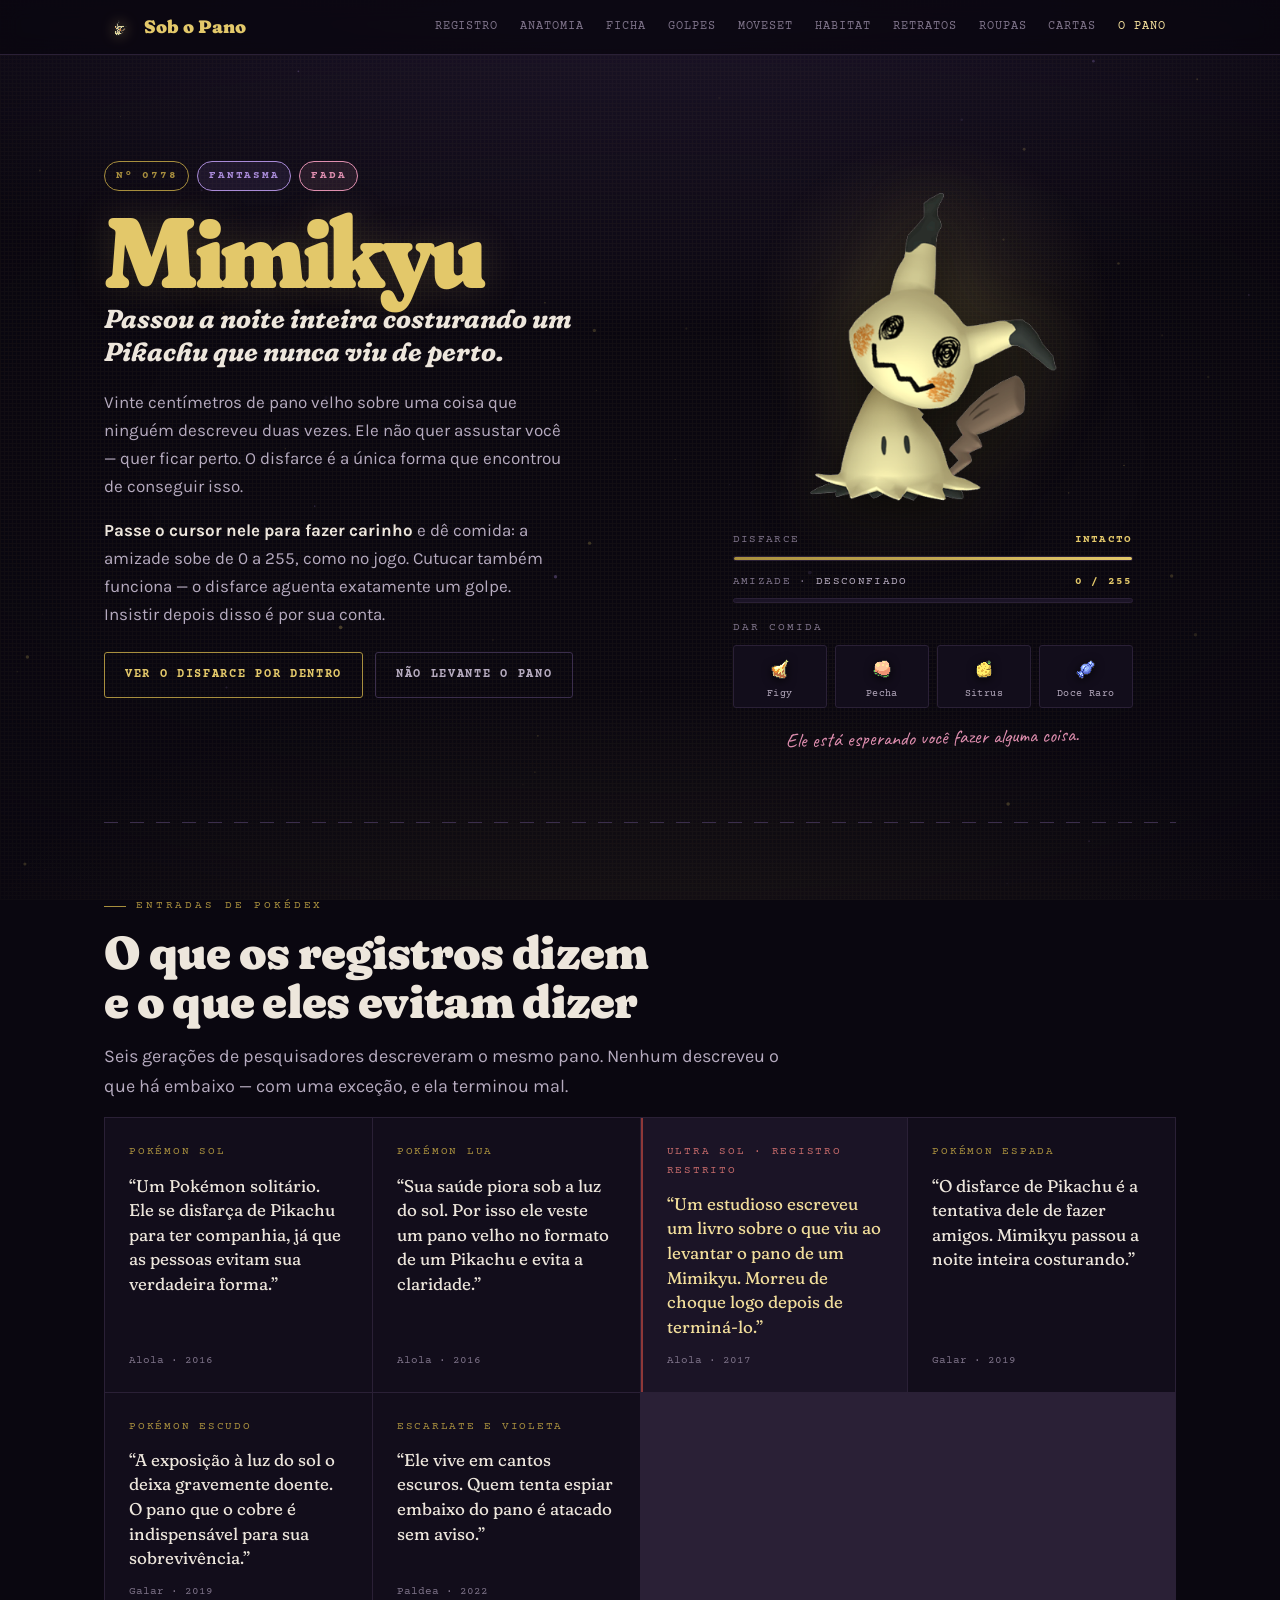
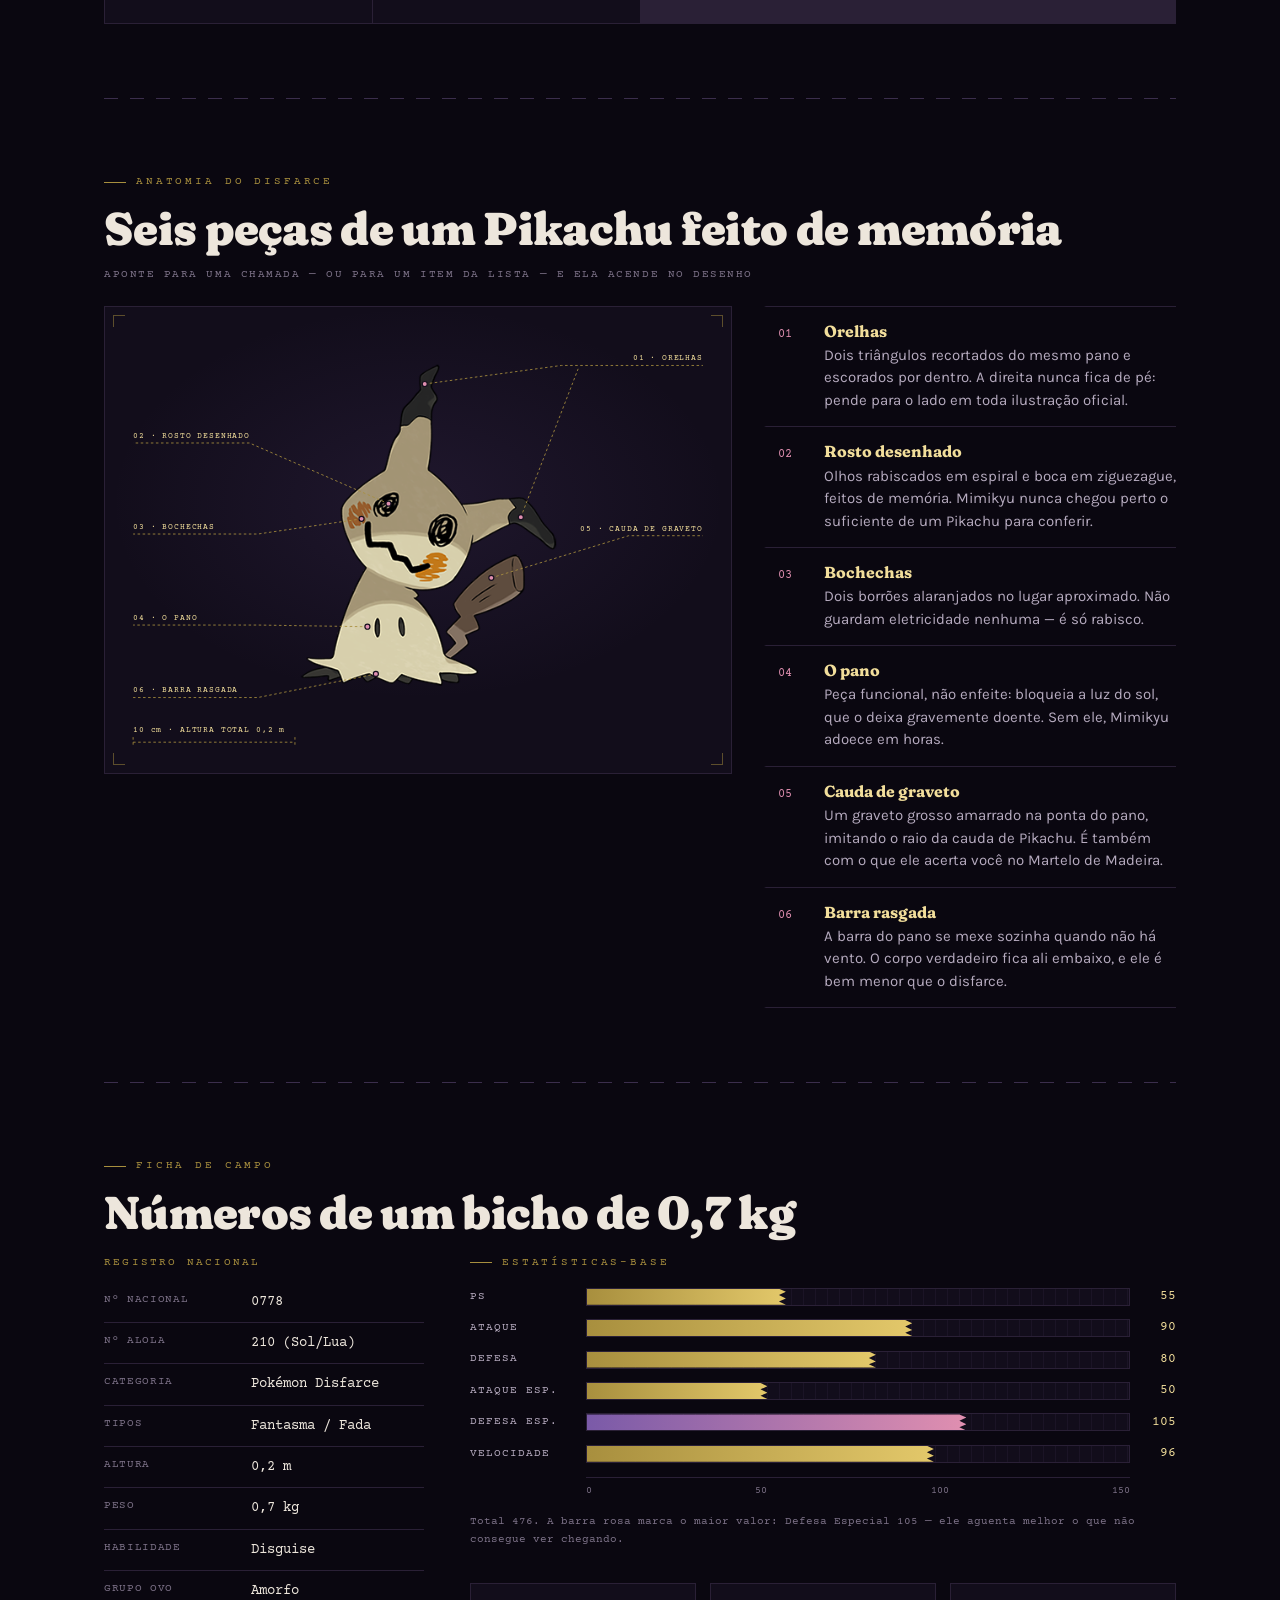
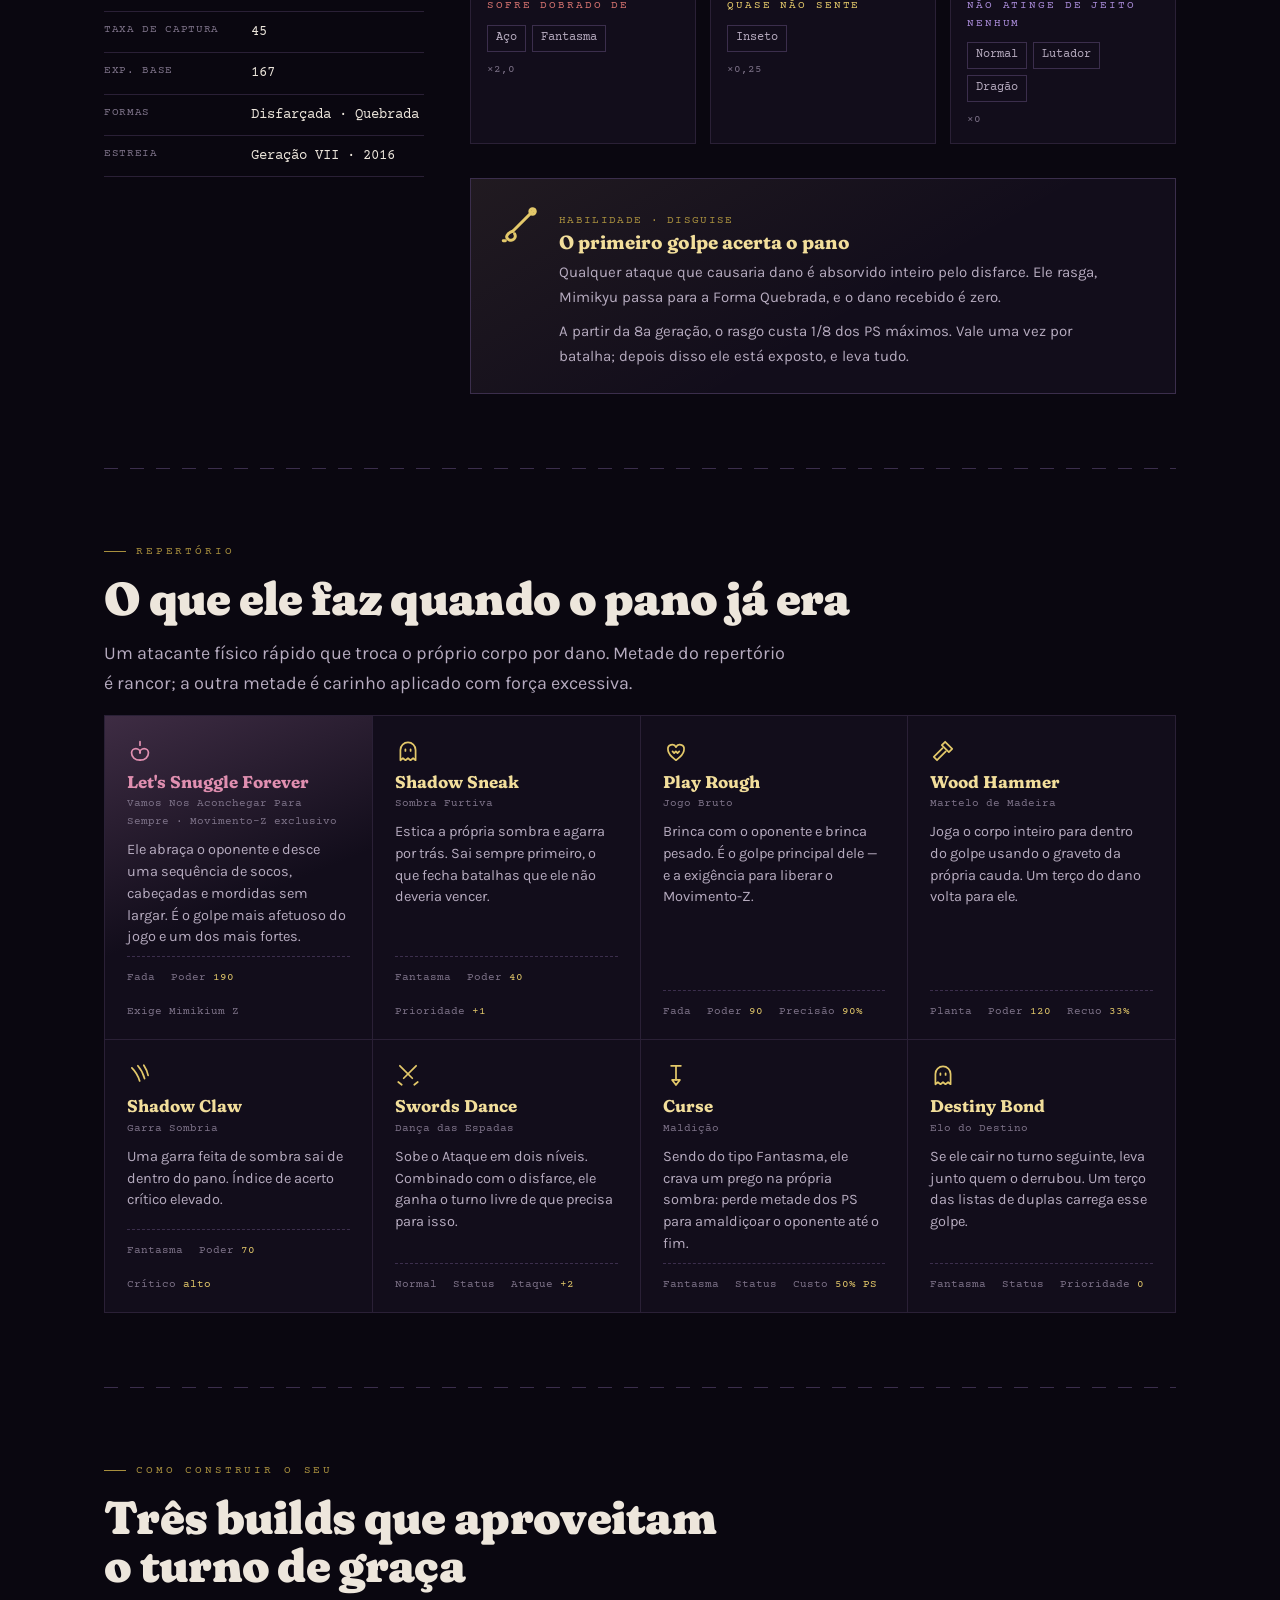
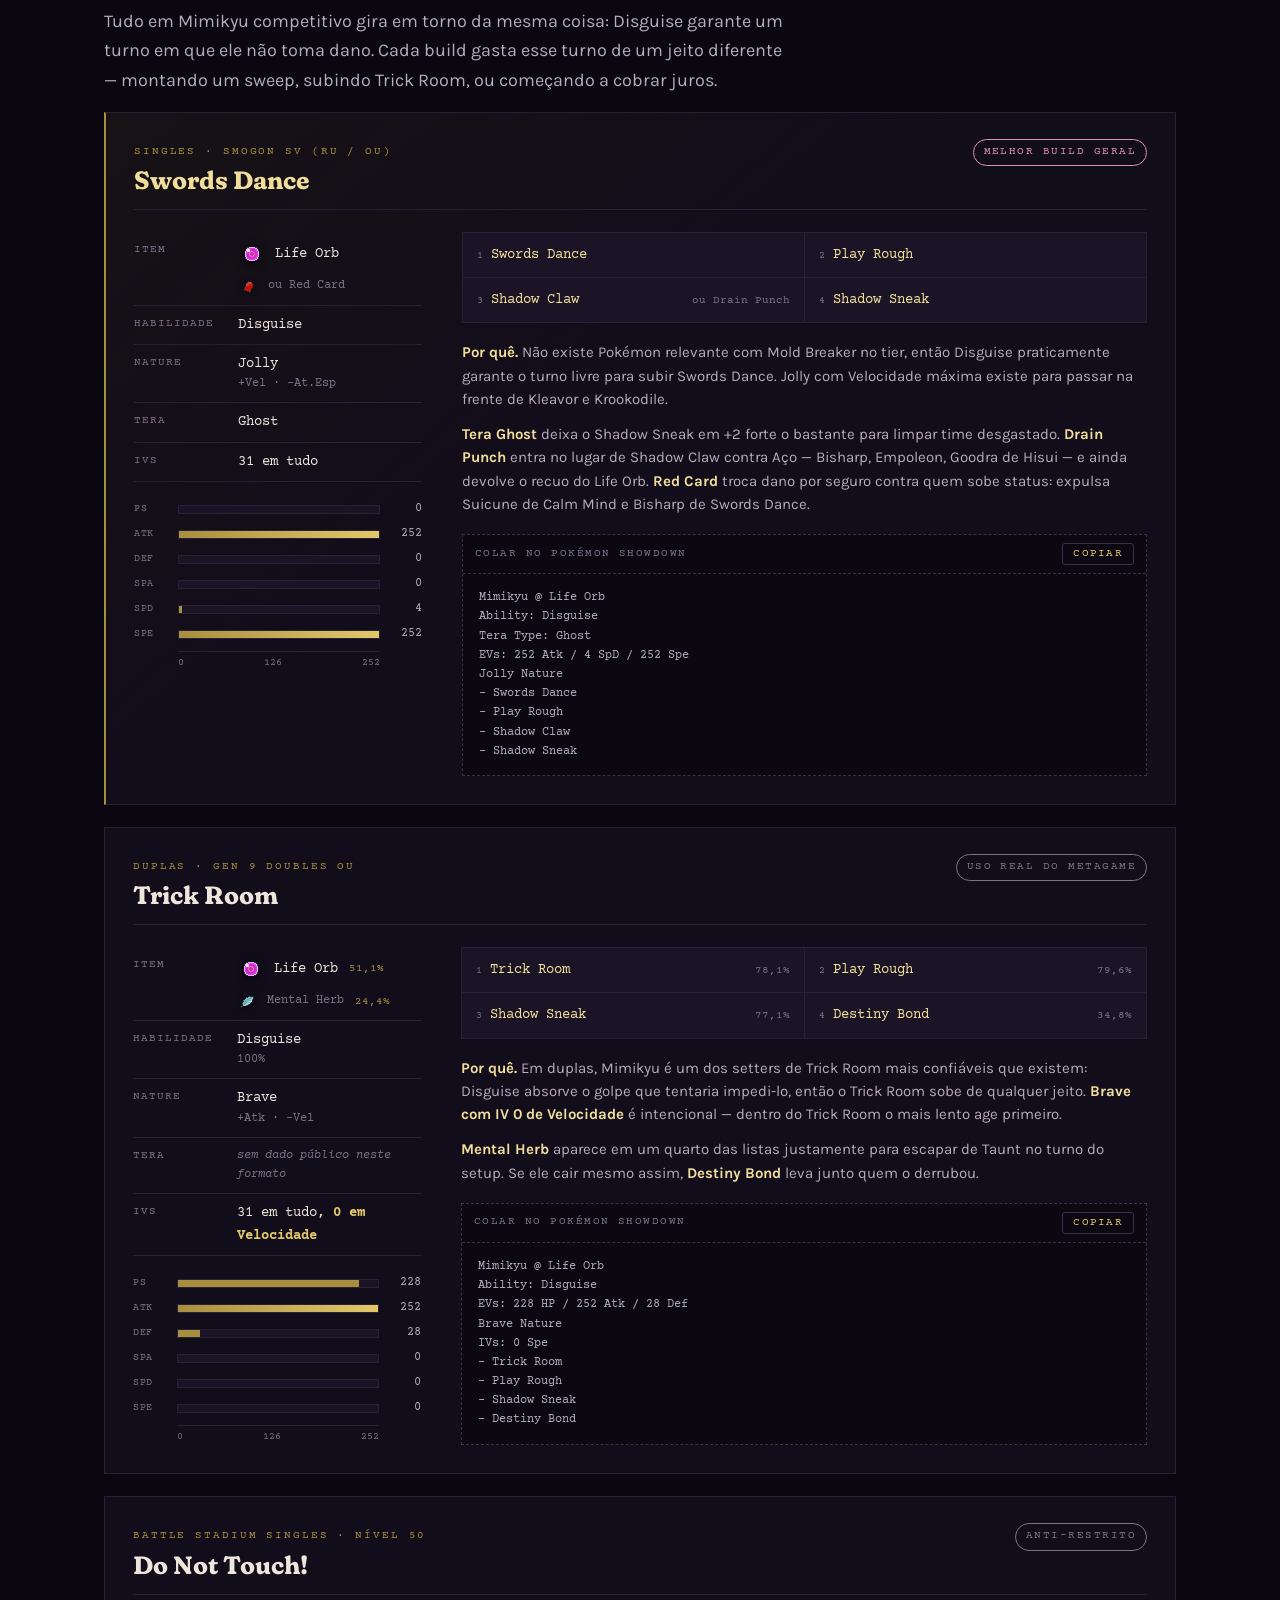
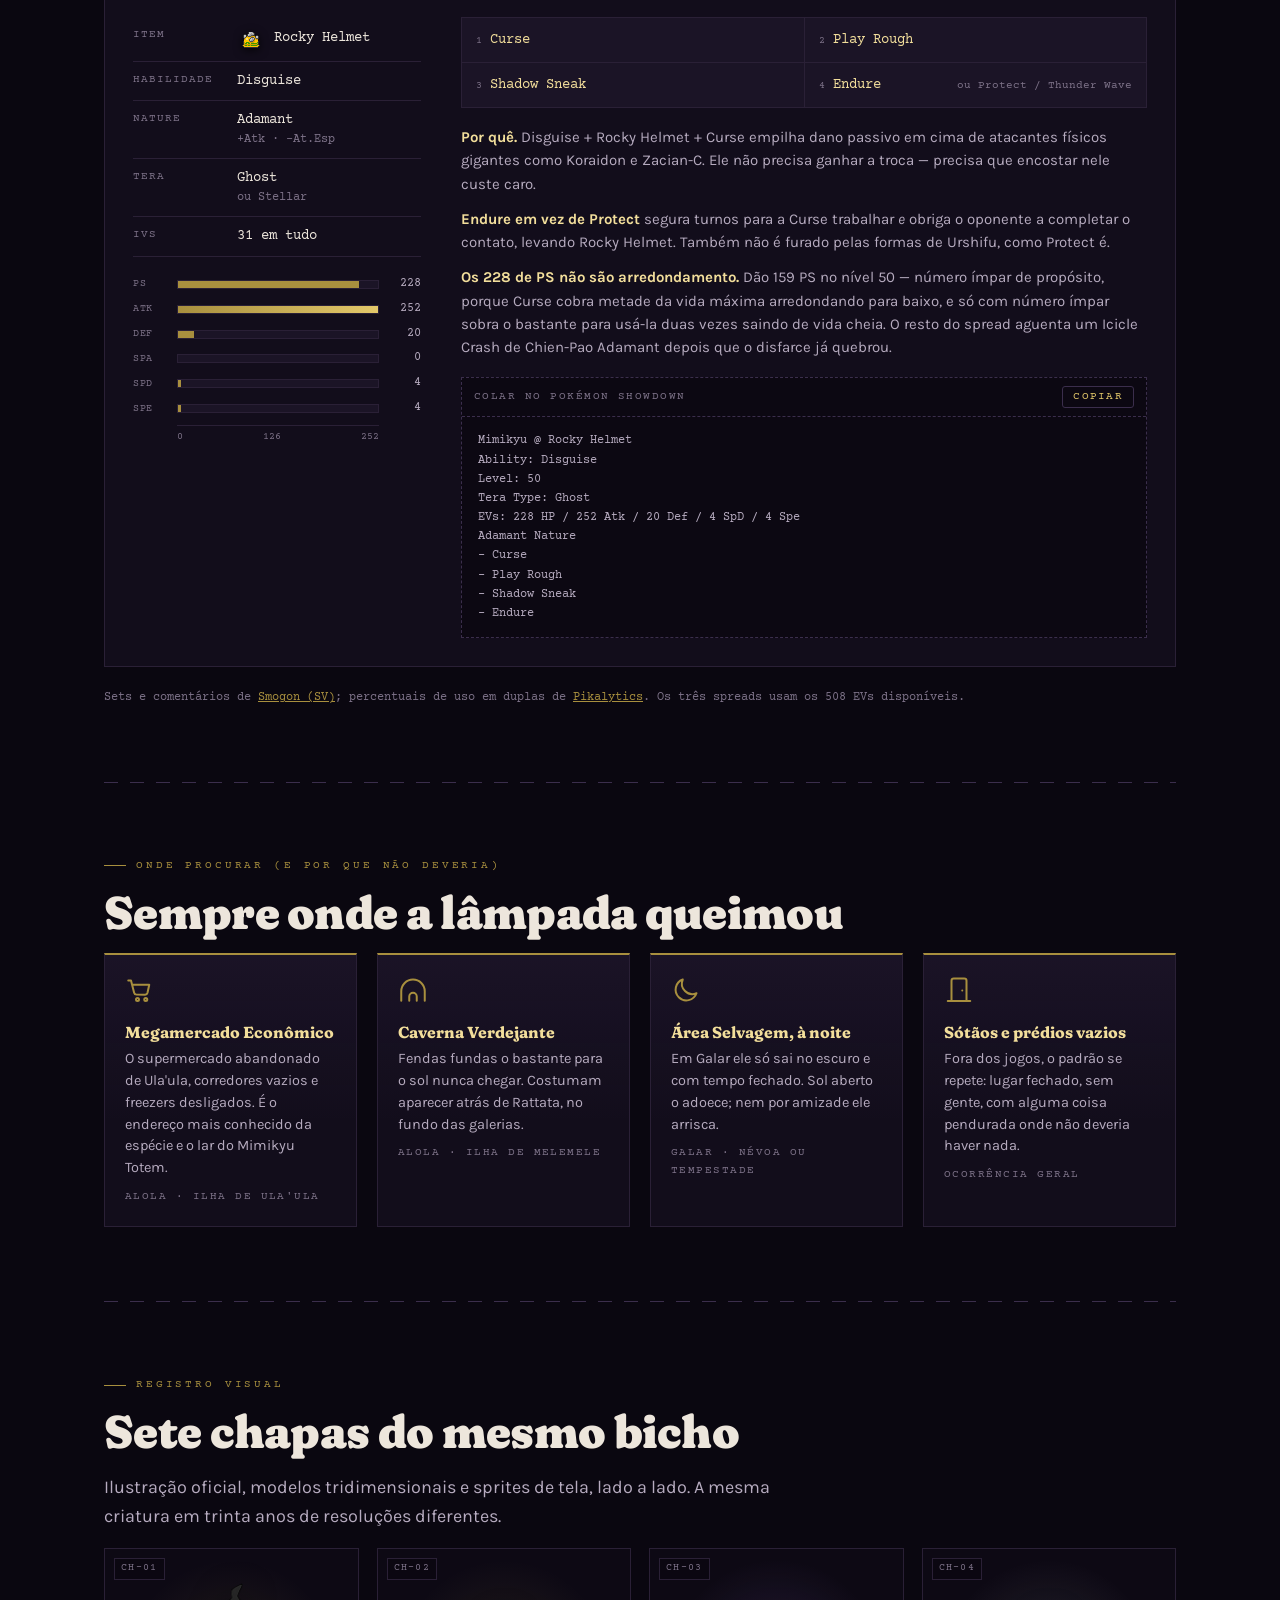
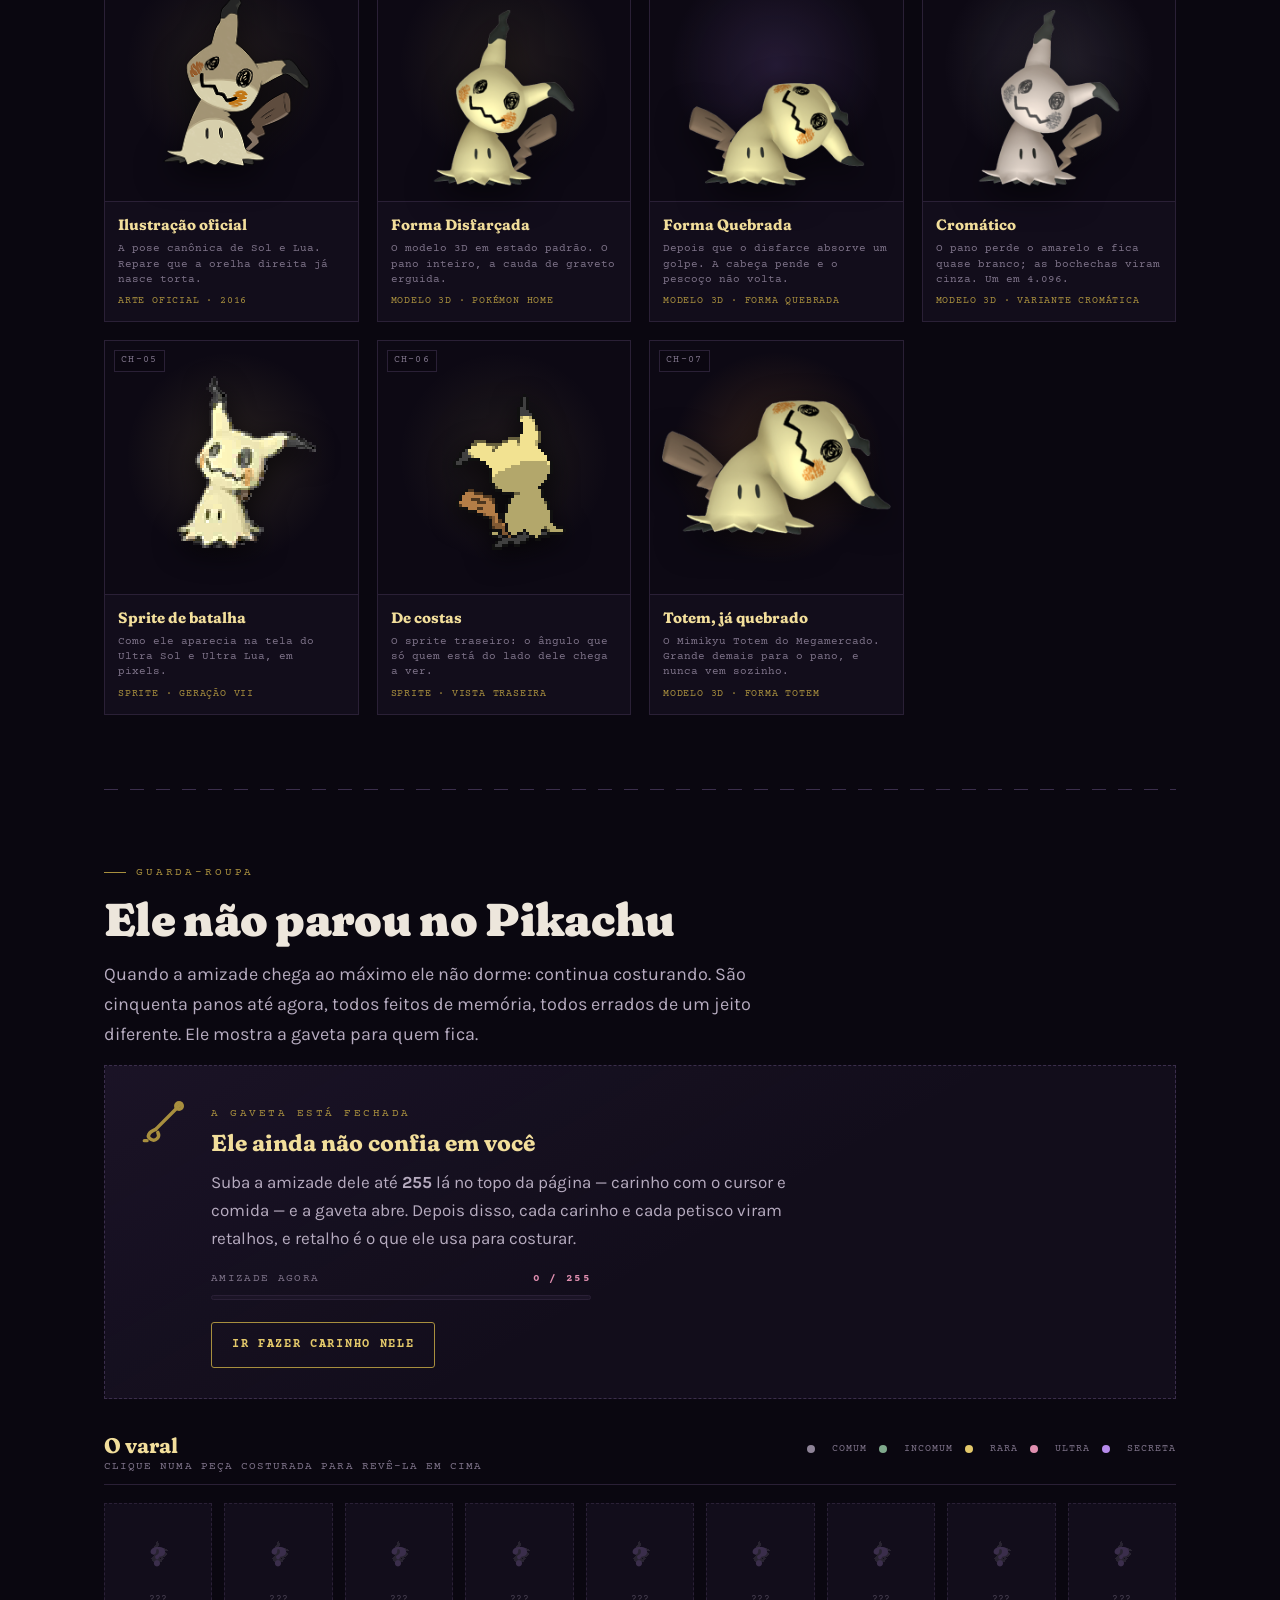
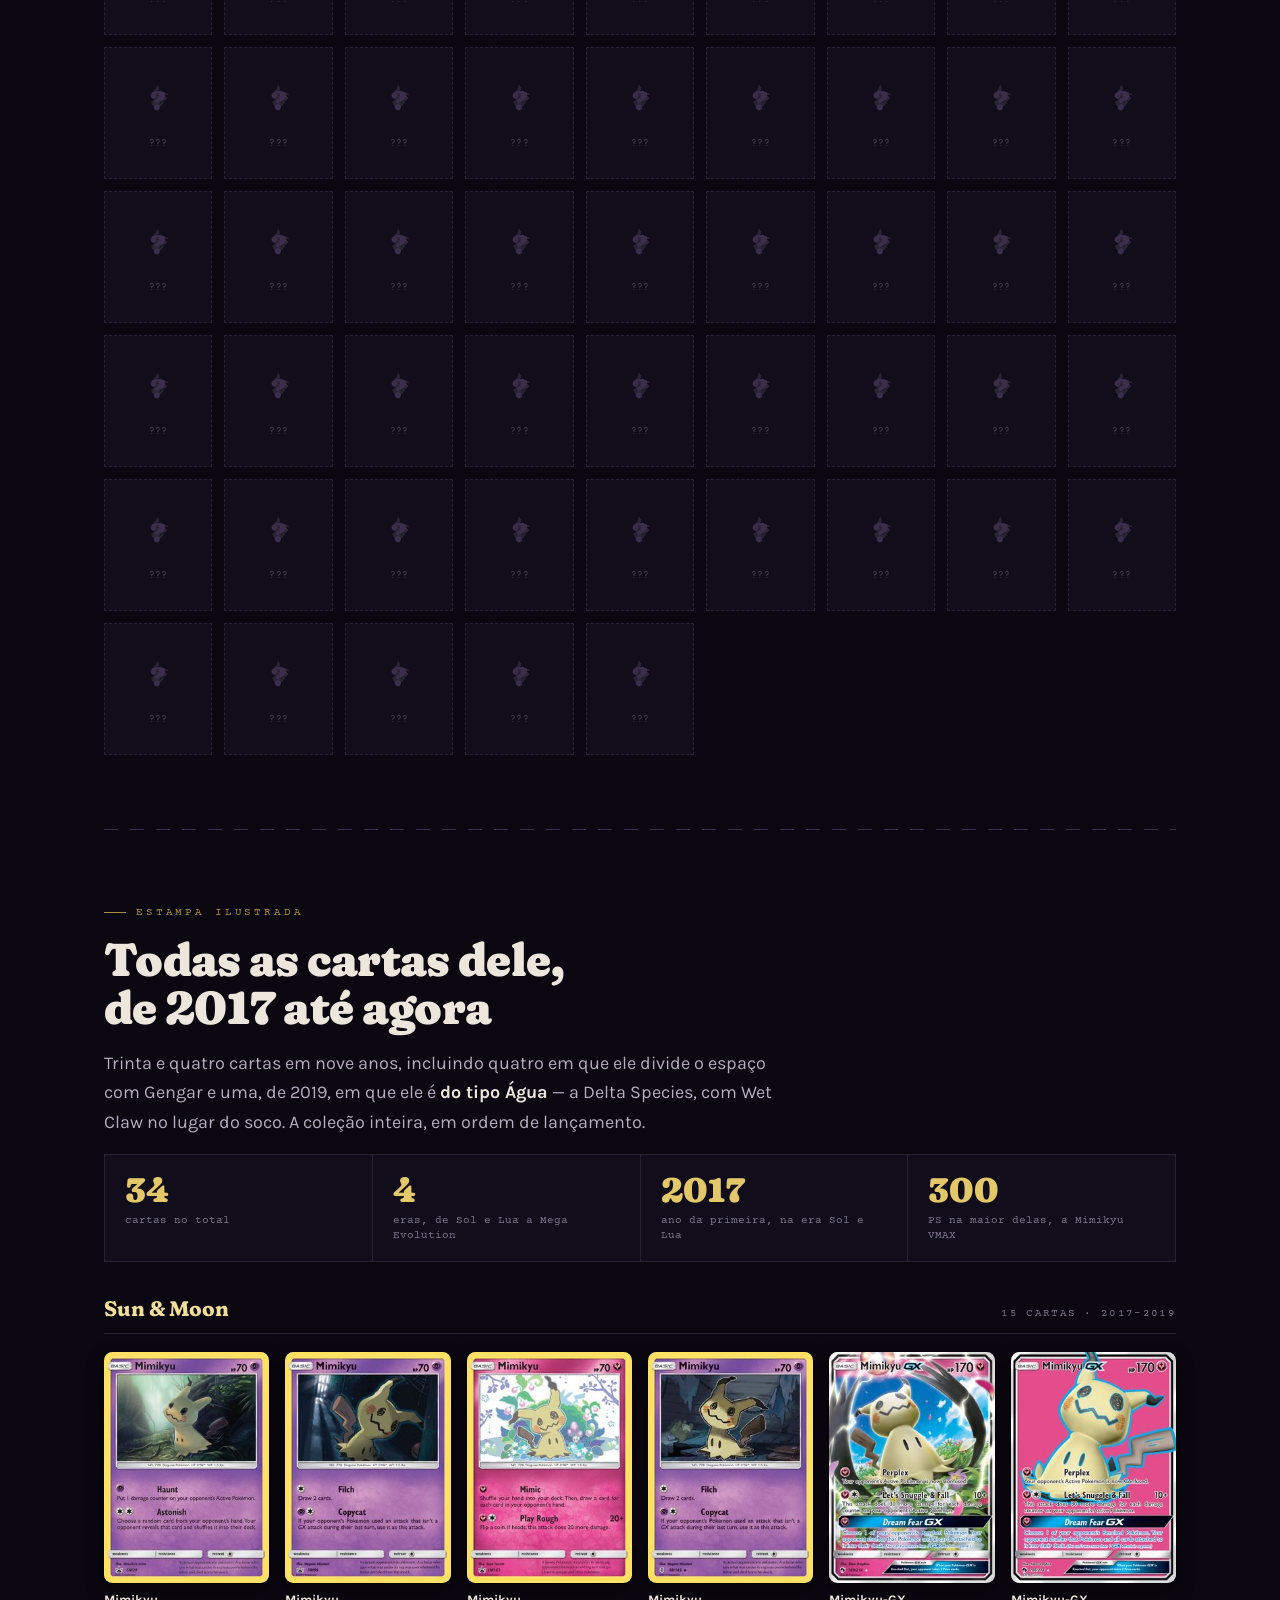
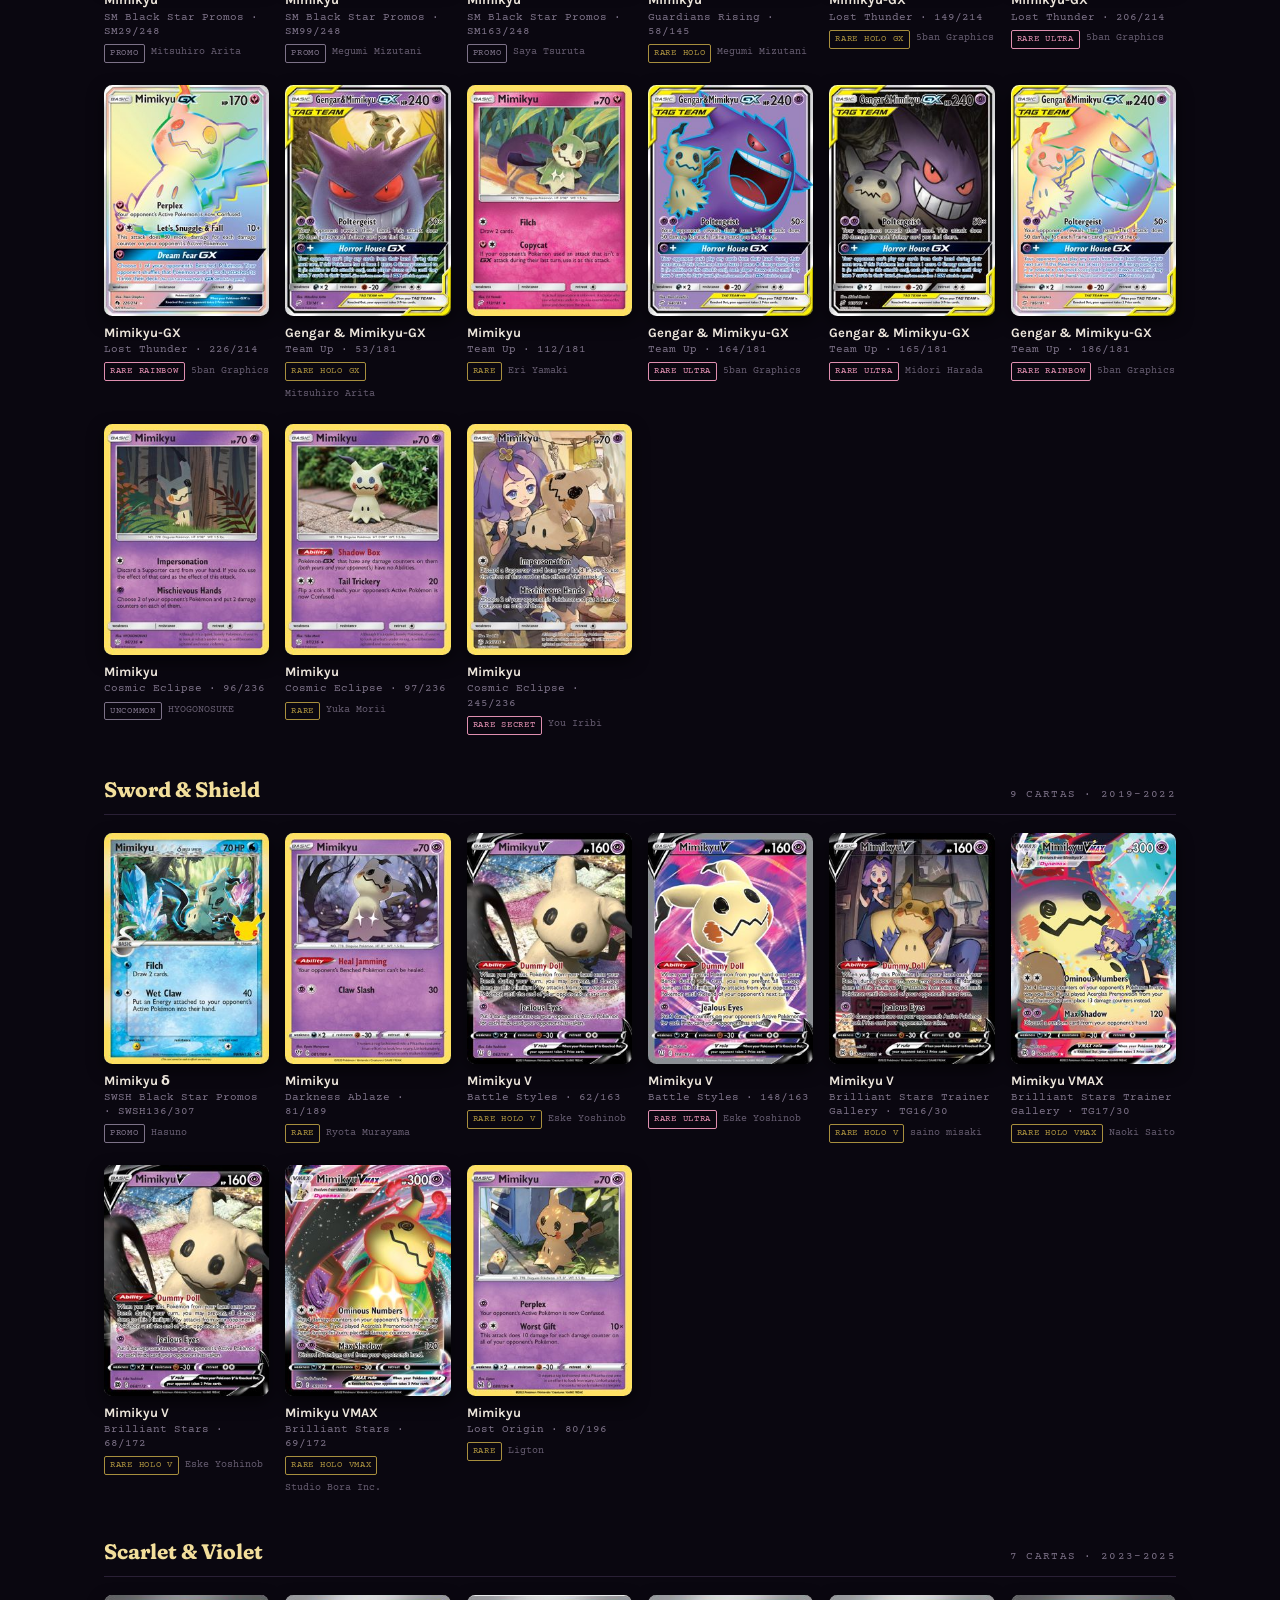
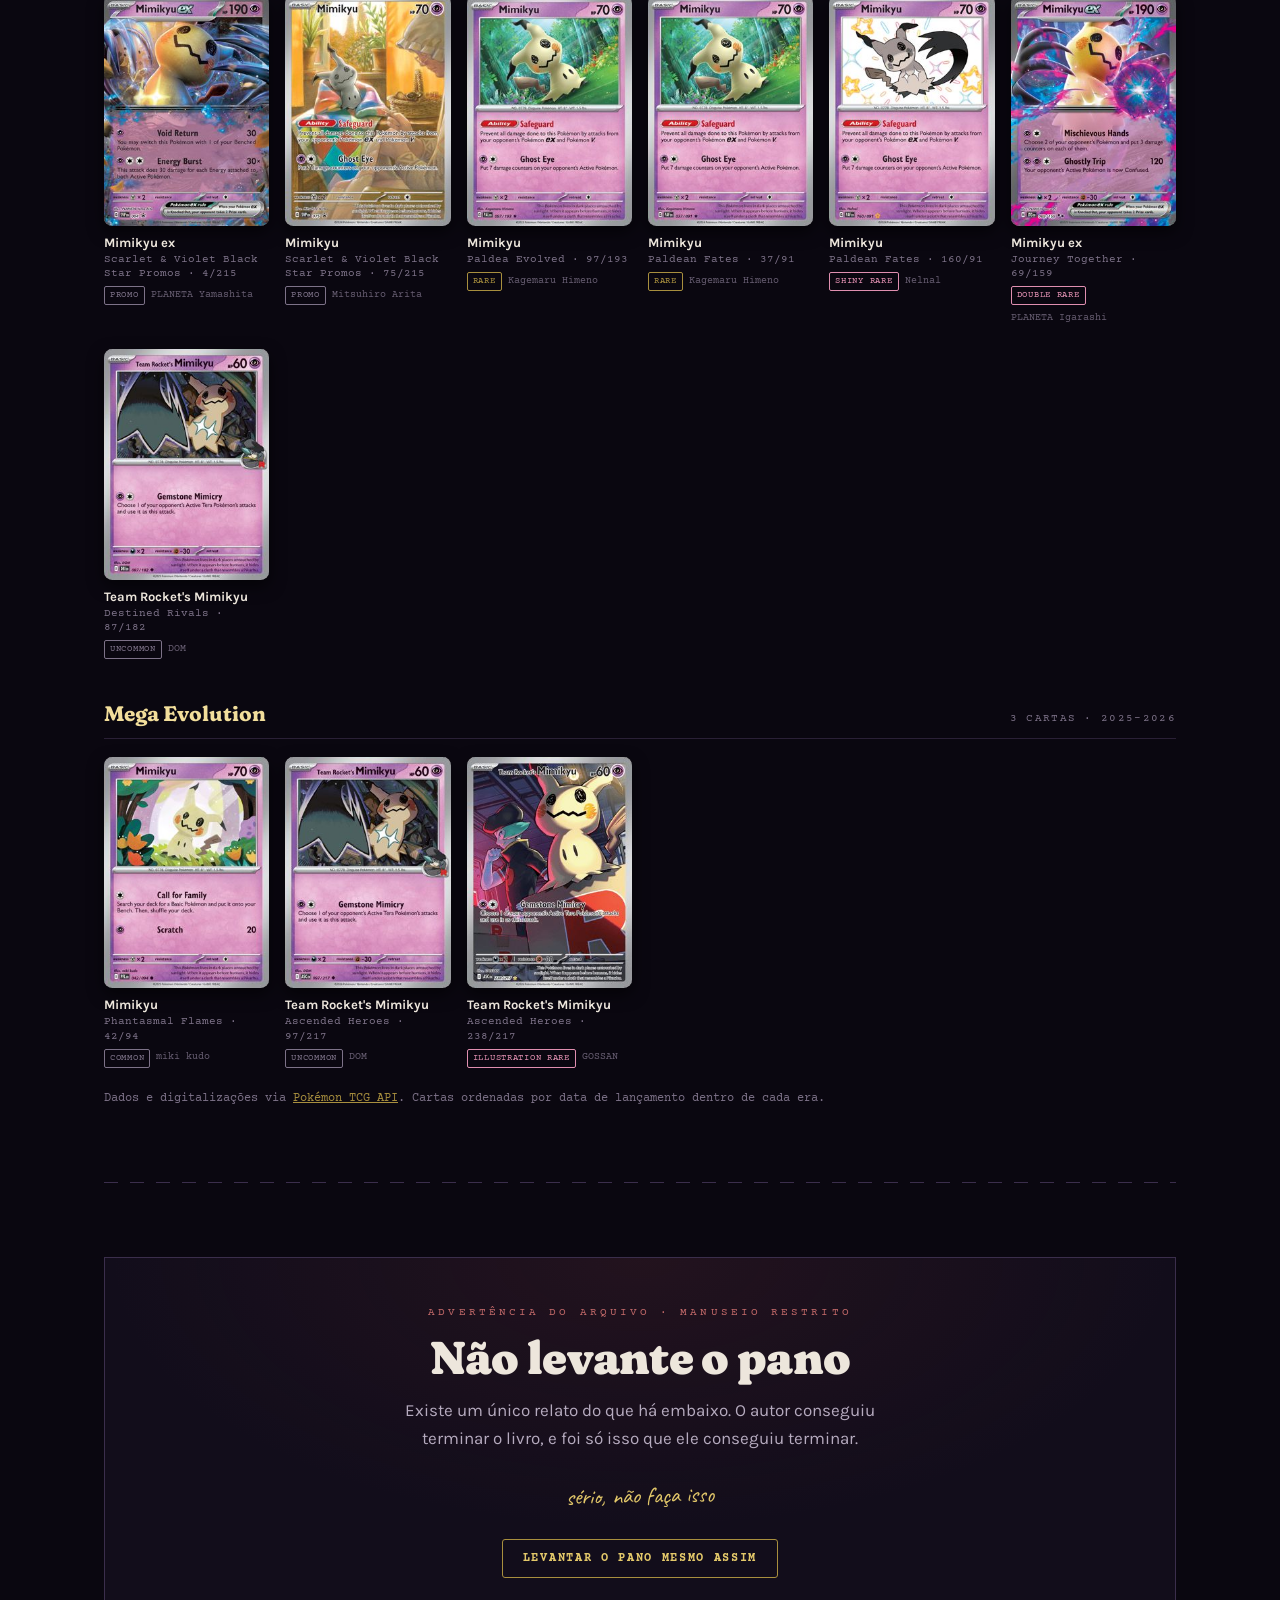
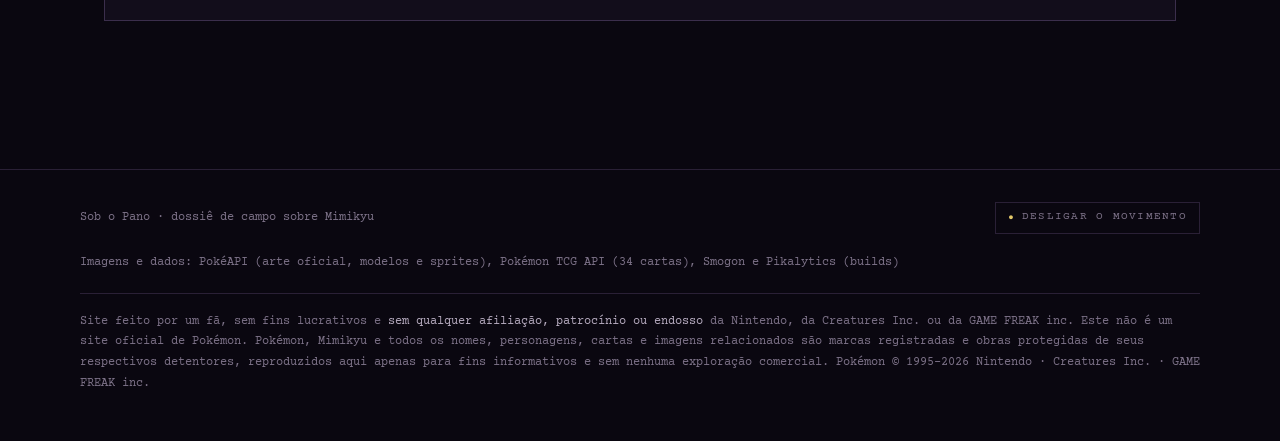
==== index.html @ c3f2000a "Corrige o aviso de gravacao, o pano, a poeira parada e o carinho no toque O aviso de "nao esta guard" ====
<!doctype html>
<html lang="pt-BR">
<head>
<meta charset="utf-8">
<meta name="viewport" content="width=device-width, initial-scale=1">
<title>Sob o Pano de Mimikyu</title>
<meta name="description" content="Dossiê de campo sobre Mimikyu, o Pokémon Disfarce: o pano, o que há embaixo dele, e por que ninguém deveria olhar.">
<link rel="preconnect" href="https://fonts.googleapis.com">
<link rel="preconnect" href="https://fonts.gstatic.com" crossorigin>
<link rel="stylesheet" href="https://fonts.googleapis.com/css2?family=Fraunces:opsz,wght,SOFT,WONK@9..144,400,100,1;9..144,700,100,1;9..144,900,100,1&display=swap">
<link rel="stylesheet" href="https://fonts.googleapis.com/css2?family=Karla:wght@400;500;700&family=Courier+Prime:wght@400;700&family=Caveat:wght@600;700&display=swap">
<!-- Decide movimento ANTES da primeira pintura, senão a página anima e trava logo
     depois. A escolha do visitante manda; sem escolha, vale o pedido do sistema.
     No Windows esse pedido vem ligado em muita máquina sem ninguém ter pedido: o
     preset "melhor desempenho" desliga as animações e o navegador reporta reduce. -->
<script>
(function () {
  var quer = null;
  try { quer = localStorage.getItem("mimikyu.movimento"); } catch (e) {}
  var sem = (quer === null)
    ? window.matchMedia("(prefers-reduced-motion: reduce)").matches
    : (quer === "nao");
  document.documentElement.className += sem ? " sem-movimento" : " com-movimento";
})();
</script>

<!-- a ordem importa: a cascata foi montada nesta sequência -->
<link rel="stylesheet" href="css/base.css">
<link rel="stylesheet" href="css/heroi.css">
<link rel="stylesheet" href="css/conteudo.css">
<link rel="stylesheet" href="css/builds.css">
<link rel="stylesheet" href="css/cartas.css">
<link rel="stylesheet" href="css/palco.css">
<link rel="stylesheet" href="css/guarda-roupa.css">
<link rel="stylesheet" href="css/anatomia.css">
</head>
<body>

<!-- Ícones da página. Mimikyu em si nunca é desenhado aqui: é sempre imagem oficial. -->
<svg aria-hidden="true" focusable="false" style="position:absolute;width:0;height:0;overflow:hidden">
  <defs>
    <symbol id="ic-fantasma" viewBox="0 0 24 24" fill="none" stroke="currentColor" stroke-width="1.6" stroke-linecap="round" stroke-linejoin="round">
      <path d="M5 20.5V11a7 7 0 0 1 14 0v9.5l-2.3-1.8L14.3 20.5 12 18.7 9.7 20.5 7.3 18.7Z"/>
      <path d="M9.6 10.4v1.6M14.4 10.4v1.6"/>
    </symbol>
    <symbol id="ic-garra" viewBox="0 0 24 24" fill="none" stroke="currentColor" stroke-width="1.6" stroke-linecap="round">
      <path d="M4.5 5.5c3 3 5.6 7 7.2 12"/>
      <path d="M10 3.5c2.8 3.2 5 7.2 6.2 11.8"/>
      <path d="M15.5 3c2 3 3.4 6 4 9.4"/>
    </symbol>
    <symbol id="ic-coracao" viewBox="0 0 24 24" fill="none" stroke="currentColor" stroke-width="1.6" stroke-linecap="round" stroke-linejoin="round">
      <path d="M12 20.5S4.6 15.8 4.6 10.6A3.9 3.9 0 0 1 12 8.4a3.9 3.9 0 0 1 7.4 2.2c0 5.2-7.4 9.9-7.4 9.9Z"/>
      <path d="M8.8 12.4 10.3 14l1.6-1.7 1.5 1.7 1.6-1.6"/>
    </symbol>
    <symbol id="ic-madeira" viewBox="0 0 24 24" fill="none" stroke="currentColor" stroke-width="1.6" stroke-linecap="round" stroke-linejoin="round">
      <path d="M14 3.5 20.5 10 17.4 13.1 10.9 6.6Z"/>
      <path d="M11.6 9.4 3.5 17.5l3 3 8.1-8.1"/>
    </symbol>
    <symbol id="ic-espadas" viewBox="0 0 24 24" fill="none" stroke="currentColor" stroke-width="1.6" stroke-linecap="round" stroke-linejoin="round">
      <path d="M4.5 3.5 16 15M19.5 3.5 8 15"/>
      <path d="M3 18.5 6.2 21M21 18.5 17.8 21"/>
    </symbol>
    <symbol id="ic-prego" viewBox="0 0 24 24" fill="none" stroke="currentColor" stroke-width="1.6" stroke-linecap="round" stroke-linejoin="round">
      <path d="M7.5 3.5h9M12 3.5v13"/>
      <path d="M8.4 16.5h7.2L12 21.2Z"/>
    </symbol>
    <symbol id="ic-abraco" viewBox="0 0 24 24" fill="none" stroke="currentColor" stroke-width="1.6" stroke-linecap="round" stroke-linejoin="round">
      <path d="M12 20.5c-4.7 0-7.8-2.9-7.8-6.8a4 4 0 0 1 8 0"/>
      <path d="M12 20.5c4.7 0 7.8-2.9 7.8-6.8a4 4 0 0 0-8 0"/>
      <path d="M12 3.4v3.2"/>
    </symbol>
    <symbol id="ic-agulha" viewBox="0 0 24 24" fill="none" stroke="currentColor" stroke-width="1.6" stroke-linecap="round" stroke-linejoin="round">
      <path d="M20.4 3.6 8.6 15.4"/>
      <circle cx="19.4" cy="4.6" r="1.5"/>
      <path d="M8.6 15.4c-3.2 1.2-4.4 3.4-2.2 4.6 2.2 1.2 4.4-1 3.2-3.2"/>
      <path d="M3.4 20.6h1.2"/>
    </symbol>
    <symbol id="ic-carrinho" viewBox="0 0 24 24" fill="none" stroke="currentColor" stroke-width="1.6" stroke-linecap="round" stroke-linejoin="round">
      <path d="M2.6 4.4h2.2l2.5 9.8a2 2 0 0 0 1.9 1.5h6.9a2 2 0 0 0 1.9-1.5l1.4-6.4H6"/>
      <circle cx="10" cy="19.6" r="1.2"/><circle cx="16.6" cy="19.6" r="1.2"/>
    </symbol>
    <symbol id="ic-caverna" viewBox="0 0 24 24" fill="none" stroke="currentColor" stroke-width="1.6" stroke-linecap="round" stroke-linejoin="round">
      <path d="M2.6 20.6V13a9.4 9.4 0 0 1 18.8 0v7.6"/>
      <path d="M9 20.6v-3.4a3 3 0 0 1 6 0v3.4"/>
    </symbol>
    <symbol id="ic-lua" viewBox="0 0 24 24" fill="none" stroke="currentColor" stroke-width="1.6" stroke-linecap="round" stroke-linejoin="round">
      <path d="M20.4 14.6A8.4 8.4 0 0 1 9.4 3.6a8.6 8.6 0 1 0 11 11Z"/>
    </symbol>
    <symbol id="ic-porta" viewBox="0 0 24 24" fill="none" stroke="currentColor" stroke-width="1.6" stroke-linecap="round" stroke-linejoin="round">
      <path d="M6 20.8V4.6a1.8 1.8 0 0 1 1.8-1.8h8.4A1.8 1.8 0 0 1 18 4.6v16.2"/>
      <path d="M3 20.8h18M14.6 12.4h.01"/>
    </symbol>
  </defs>
</svg>

<canvas id="poeira"></canvas>
<div class="trama"></div>
<div class="vinheta"></div>
<div class="lombada">Nº 0778 · Pokémon Disfarce</div>

<div class="pagina">

  <header class="topo-fixo">
    <div class="interno">
      <a class="marca" href="#topo">
        <img src="imagens/mimikyu-icone.png" alt="" width="40" height="30">
        Sob o Pano
      </a>
      <nav class="navegacao" aria-label="Seções">
        <a href="#registro">Registro</a>
        <a href="#anatomia">Anatomia</a>
        <a href="#ficha">Ficha</a>
        <a href="#golpes">Golpes</a>
        <a href="#moveset">Moveset</a>
        <a href="#habitat">Habitat</a>
        <a href="#retratos">Retratos</a>
        <a href="#roupas">Roupas</a>
        <a href="#cartas">Cartas</a>
        <a href="#pano">O pano</a>
      </nav>
    </div>
  </header>

  <main>

    <!-- ==================== HERÓI ==================== -->
    <section class="heroi" id="topo">
      <div>
        <div class="selo-tipos">
          <span class="selo dex">Nº 0778</span>
          <span class="selo fantasma">Fantasma</span>
          <span class="selo fada">Fada</span>
        </div>
        <h1>Mimikyu</h1>
        <p class="subtitulo-heroi">Passou a noite inteira costurando um Pikachu que nunca viu de perto.</p>
        <p>Vinte centímetros de pano velho sobre uma coisa que ninguém descreveu duas vezes. Ele não quer assustar você — quer ficar perto. O disfarce é a única forma que encontrou de conseguir isso.</p>
        <p><strong>Passe o cursor nele para fazer carinho</strong> e dê comida: a amizade sobe de 0 a 255, como no jogo. Cutucar também funciona — o disfarce aguenta exatamente um golpe. Insistir depois disso é por sua conta.</p>
        <div class="acoes">
          <a class="botao" href="#anatomia">Ver o disfarce por dentro</a>
          <a class="botao discreto" href="#pano">Não levante o pano</a>
        </div>
      </div>

      <div class="palco">
        <div class="palco-luz"></div>

        <div class="area-carinho" id="area-carinho">
          <div class="faiscas" id="faiscas" aria-hidden="true"></div>
          <button class="alvo-disfarce" id="alvo" aria-describedby="recado" aria-label="Fazer carinho ou cutucar o disfarce de Mimikyu">
            <span class="flutua">
              <span class="impacto" id="impacto">
                <img class="intacto" src="imagens/mimikyu-home.png" width="512" height="512"
                     alt="Mimikyu de pé com o disfarce inteiro: pano amarelado, orelha esquerda em pé, cauda de graveto ao lado">
                <img class="quebrado" src="imagens/mimikyu-home-10143.png" width="512" height="512"
                     alt="Mimikyu na Forma Quebrada: a cabeça pende para o lado e as orelhas murcharam">
              </span>
            </span>
          </button>
        </div>

        <div class="painel">
          <div class="medidor">
            <div class="medidor-linha">
              <span id="medidor-rotulo">Disfarce</span>
              <b id="medidor-estado">Intacto</b>
            </div>
            <div class="medidor-trilho" role="progressbar" aria-labelledby="medidor-rotulo" aria-valuemin="0" aria-valuemax="100" aria-valuenow="100">
              <div class="medidor-barra" id="medidor-barra"></div>
            </div>
          </div>

          <div class="medidor">
            <div class="medidor-linha">
              <span id="amizade-rotulo">Amizade · <i id="amizade-estado">Desconfiado</i></span>
              <b id="amizade-valor">0 / 255</b>
            </div>
            <div class="medidor-trilho" id="amizade-trilho" role="progressbar" aria-labelledby="amizade-rotulo" aria-valuemin="0" aria-valuemax="255" aria-valuenow="0">
              <div class="medidor-barra amizade" id="amizade-barra" style="width:0%"></div>
            </div>
          </div>
        </div>

        <div class="comida">
          <span class="comida-rotulo">Dar comida</span>
          <div class="comida-botoes">
            <button class="comida-btn" data-comida="figy" title="Figy Berry — picante">
              <img src="imagens/comida/figy-berry.png" width="30" height="30" alt="">
              <span>Figy</span>
            </button>
            <button class="comida-btn" data-comida="pecha" title="Pecha Berry — doce">
              <img src="imagens/comida/pecha-berry.png" width="30" height="30" alt="">
              <span>Pecha</span>
            </button>
            <button class="comida-btn" data-comida="sitrus" title="Sitrus Berry — recupera PS">
              <img src="imagens/comida/sitrus-berry.png" width="30" height="30" alt="">
              <span>Sitrus</span>
            </button>
            <button class="comida-btn" data-comida="doce" title="Rare Candy — sobe um nível">
              <img src="imagens/comida/rare-candy.png" width="30" height="30" alt="">
              <span>Doce Raro</span>
            </button>
          </div>
        </div>

        <p class="recado giz" id="recado" role="status">Ele está esperando você fazer alguma coisa.</p>
      </div>
    </section>

    <hr class="costura">

    <!-- ==================== REGISTRO ==================== -->
    <section class="faixa" id="registro">
      <p class="rotulo">Entradas de Pokédex</p>
      <h2>O que os registros dizem<br>e o que eles evitam dizer</h2>
      <p class="intro">Seis gerações de pesquisadores descreveram o mesmo pano. Nenhum descreveu o que há embaixo — com uma exceção, e ela terminou mal.</p>

      <div class="registros">
        <article class="registro">
          <span class="fonte">Pokémon Sol</span>
          <blockquote>“Um Pokémon solitário. Ele se disfarça de Pikachu para ter companhia, já que as pessoas evitam sua verdadeira forma.”</blockquote>
          <span class="ano">Alola · 2016</span>
        </article>
        <article class="registro">
          <span class="fonte">Pokémon Lua</span>
          <blockquote>“Sua saúde piora sob a luz do sol. Por isso ele veste um pano velho no formato de um Pikachu e evita a claridade.”</blockquote>
          <span class="ano">Alola · 2016</span>
        </article>
        <article class="registro grave">
          <span class="fonte">Ultra Sol · registro restrito</span>
          <blockquote>“Um estudioso escreveu um livro sobre o que viu ao levantar o pano de um Mimikyu. Morreu de choque logo depois de terminá-lo.”</blockquote>
          <span class="ano">Alola · 2017</span>
        </article>
        <article class="registro">
          <span class="fonte">Pokémon Espada</span>
          <blockquote>“O disfarce de Pikachu é a tentativa dele de fazer amigos. Mimikyu passou a noite inteira costurando.”</blockquote>
          <span class="ano">Galar · 2019</span>
        </article>
        <article class="registro">
          <span class="fonte">Pokémon Escudo</span>
          <blockquote>“A exposição à luz do sol o deixa gravemente doente. O pano que o cobre é indispensável para sua sobrevivência.”</blockquote>
          <span class="ano">Galar · 2019</span>
        </article>
        <article class="registro">
          <span class="fonte">Escarlate e Violeta</span>
          <blockquote>“Ele vive em cantos escuros. Quem tenta espiar embaixo do pano é atacado sem aviso.”</blockquote>
          <span class="ano">Paldea · 2022</span>
        </article>
      </div>
    </section>

    <hr class="costura">

    <!-- ==================== ANATOMIA ==================== -->
    <section class="faixa" id="anatomia">
      <p class="rotulo">Anatomia do disfarce</p>
      <h2>Seis peças de um Pikachu feito de memória</h2>

      <p class="diagrama-dica" id="diagrama-dica">Aponte para uma chamada — ou para um item da lista — e ela acende no desenho</p>
<div class="anatomia">
        <div class="diagrama">
          <span class="canto no"></span><span class="canto ne"></span>
          <span class="canto so"></span><span class="canto se"></span>
          <svg viewBox="0 0 700 510" aria-label="Diagrama do disfarce de Mimikyu com seis chamadas numeradas. Aponte para uma delas para acendê-la no desenho.">
            <defs>
              <!-- o recorte do foco: dois círculos, porque orelhas e bochechas são duas -->
              <clipPath id="recorte">
                <circle id="foco-a" cx="350" cy="240" r="0"/>
                <circle id="foco-b" cx="350" cy="240" r="0"/>
              </clipPath>
            </defs>

            <!-- a arte, que escurece quando alguma parte é apontada -->
            <image id="arte" class="arte" href="imagens/mimikyu-arte-oficial.png" x="115" y="0" width="475" height="475"
                   role="img" aria-label="Ilustração oficial de Mimikyu: pano amarelado com rosto rabiscado, orelha esquerda em pé e a direita caída"></image>

            <!-- a mesma arte por cima, recortada no foco: <use> reaproveita a de cima,
                 então a imagem entra uma vez só no arquivo -->
            <use class="arte-foco" href="#arte" clip-path="url(#recorte)"></use>
            <circle class="anel" id="anel-a" cx="350" cy="240" r="0"></circle>
            <circle class="anel" id="anel-b" cx="350" cy="240" r="0"></circle>

            <!-- chamadas à esquerda -->
            <g class="chamada" data-parte="2" data-fa="345,232,88" tabindex="0" role="button" aria-label="Destacar o rosto desenhado">
              <path class="chamada-linha" d="M315,212 L150,140 L12,140"/>
              <circle class="chamada-ponto" cx="315" cy="212" r="3"/>
              <text class="chamada-txt" x="12" y="134">02 · ROSTO DESENHADO</text>
              <rect class="alvo" x="8" y="120" width="200" height="26"/>
              <circle class="alvo" cx="315" cy="212" r="18"/>
            </g>

            <g class="chamada" data-parte="3" data-fa="285,229,44" data-fb="387,283,44" tabindex="0" role="button" aria-label="Destacar as bochechas">
              <path class="chamada-linha" d="M283,230 L160,248 L12,248"/>
              <circle class="chamada-ponto" cx="283" cy="230" r="3"/>
              <text class="chamada-txt" x="12" y="242">03 · BOCHECHAS</text>
              <rect class="alvo" x="8" y="228" width="140" height="26"/>
              <circle class="alvo" cx="283" cy="230" r="18"/>
            </g>

            <g class="chamada" data-parte="4" data-fa="335,378,100" tabindex="0" role="button" aria-label="Destacar o pano">
              <path class="chamada-linha" d="M290,358 L160,356 L12,356"/>
              <circle class="chamada-ponto" cx="290" cy="358" r="3"/>
              <text class="chamada-txt" x="12" y="350">04 · O PANO</text>
              <rect class="alvo" x="8" y="336" width="110" height="26"/>
              <circle class="alvo" cx="290" cy="358" r="18"/>
            </g>

            <g class="chamada" data-parte="6" data-fa="338,412,92" tabindex="0" role="button" aria-label="Destacar a barra rasgada">
              <path class="chamada-linha" d="M300,414 L160,442 L12,442"/>
              <circle class="chamada-ponto" cx="300" cy="414" r="3"/>
              <text class="chamada-txt" x="12" y="436">06 · BARRA RASGADA</text>
              <rect class="alvo" x="8" y="422" width="170" height="26"/>
              <circle class="alvo" cx="300" cy="414" r="18"/>
            </g>

            <!-- chamadas à direita -->
            <g class="chamada" data-parte="1" data-fa="356,88,70" data-fb="468,228,50" tabindex="0" role="button" aria-label="Destacar as orelhas">
              <path class="chamada-linha" d="M358,70 L520,48 L688,48"/>
              <path class="chamada-linha" d="M472,228 L540,52"/>
              <circle class="chamada-ponto" cx="358" cy="70" r="3"/>
              <circle class="chamada-ponto" cx="472" cy="228" r="3"/>
              <text class="chamada-txt" x="688" y="42" text-anchor="end">01 · ORELHAS</text>
              <rect class="alvo" x="576" y="28" width="116" height="26"/>
              <circle class="alvo" cx="358" cy="70" r="18"/>
              <circle class="alvo" cx="472" cy="228" r="18"/>
            </g>

            <g class="chamada" data-parte="5" data-fa="440,300,66" tabindex="0" role="button" aria-label="Destacar a cauda de graveto">
              <path class="chamada-linha" d="M437,300 L600,250 L688,250"/>
              <circle class="chamada-ponto" cx="437" cy="300" r="3"/>
              <text class="chamada-txt" x="688" y="244" text-anchor="end">05 · CAUDA DE GRAVETO</text>
              <rect class="alvo" x="512" y="230" width="180" height="26"/>
              <circle class="alvo" cx="437" cy="300" r="18"/>
            </g>

            <!-- escala real: 0,2 m de altura -->
            <path class="chamada-linha escala" d="M12,495 L204,495 M12,489 L12,501 M204,489 L204,501" stroke-dasharray="0"/>
            <text class="chamada-txt escala" x="12" y="483">10 cm · ALTURA TOTAL 0,2 m</text>
          </svg>
        </div>

        <div class="legenda">
          <div class="legenda-item" data-parte="1">
            <span class="num">01</span>
            <div>
              <h3>Orelhas</h3>
              <p>Dois triângulos recortados do mesmo pano e escorados por dentro. A direita nunca fica de pé: pende para o lado em toda ilustração oficial.</p>
            </div>
          </div>
          <div class="legenda-item" data-parte="2">
            <span class="num">02</span>
            <div>
              <h3>Rosto desenhado</h3>
              <p>Olhos rabiscados em espiral e boca em ziguezague, feitos de memória. Mimikyu nunca chegou perto o suficiente de um Pikachu para conferir.</p>
            </div>
          </div>
          <div class="legenda-item" data-parte="3">
            <span class="num">03</span>
            <div>
              <h3>Bochechas</h3>
              <p>Dois borrões alaranjados no lugar aproximado. Não guardam eletricidade nenhuma — é só rabisco.</p>
            </div>
          </div>
          <div class="legenda-item" data-parte="4">
            <span class="num">04</span>
            <div>
              <h3>O pano</h3>
              <p>Peça funcional, não enfeite: bloqueia a luz do sol, que o deixa gravemente doente. Sem ele, Mimikyu adoece em horas.</p>
            </div>
          </div>
          <div class="legenda-item" data-parte="5">
            <span class="num">05</span>
            <div>
              <h3>Cauda de graveto</h3>
              <p>Um graveto grosso amarrado na ponta do pano, imitando o raio da cauda de Pikachu. É também com o que ele acerta você no Martelo de Madeira.</p>
            </div>
          </div>
          <div class="legenda-item" data-parte="6">
            <span class="num">06</span>
            <div>
              <h3>Barra rasgada</h3>
              <p>A barra do pano se mexe sozinha quando não há vento. O corpo verdadeiro fica ali embaixo, e ele é bem menor que o disfarce.</p>
            </div>
          </div>
        </div>
      </div>
    </section>

    <hr class="costura">

    <!-- ==================== FICHA ==================== -->
    <section class="faixa" id="ficha">
      <p class="rotulo">Ficha de campo</p>
      <h2>Números de um bicho de 0,7 kg</h2>

      <div class="ficha-grade">
        <table class="tabela-ficha">
          <caption>Registro nacional</caption>
          <tbody>
            <tr><th scope="row">Nº Nacional</th><td>0778</td></tr>
            <tr><th scope="row">Nº Alola</th><td>210 (Sol/Lua)</td></tr>
            <tr><th scope="row">Categoria</th><td>Pokémon Disfarce</td></tr>
            <tr><th scope="row">Tipos</th><td>Fantasma / Fada</td></tr>
            <tr><th scope="row">Altura</th><td>0,2 m</td></tr>
            <tr><th scope="row">Peso</th><td>0,7 kg</td></tr>
            <tr><th scope="row">Habilidade</th><td>Disguise</td></tr>
            <tr><th scope="row">Grupo Ovo</th><td>Amorfo</td></tr>
            <tr><th scope="row">Taxa de captura</th><td>45</td></tr>
            <tr><th scope="row">Exp. base</th><td>167</td></tr>
            <tr><th scope="row">Formas</th><td>Disfarçada · Quebrada</td></tr>
            <tr><th scope="row">Estreia</th><td>Geração VII · 2016</td></tr>
          </tbody>
        </table>

        <div>
          <p class="rotulo">Estatísticas-base</p>
          <div class="grafico">
            <div class="stat"><span class="nome">PS</span><div class="trilho"><div class="barra" style="width:36.7%"></div></div><span class="valor">55</span></div>
            <div class="stat"><span class="nome">Ataque</span><div class="trilho"><div class="barra" style="width:60%"></div></div><span class="valor">90</span></div>
            <div class="stat"><span class="nome">Defesa</span><div class="trilho"><div class="barra" style="width:53.3%"></div></div><span class="valor">80</span></div>
            <div class="stat"><span class="nome">Ataque Esp.</span><div class="trilho"><div class="barra" style="width:33.3%"></div></div><span class="valor">50</span></div>
            <div class="stat"><span class="nome">Defesa Esp.</span><div class="trilho"><div class="barra alta" style="width:70%"></div></div><span class="valor">105</span></div>
            <div class="stat"><span class="nome">Velocidade</span><div class="trilho"><div class="barra" style="width:64%"></div></div><span class="valor">96</span></div>
            <div class="eixo">
              <span></span>
              <span class="marcas"><span>0</span><span>50</span><span>100</span><span>150</span></span>
              <span></span>
            </div>
          </div>
          <p class="nota-grafico">Total 476. A barra rosa marca o maior valor: Defesa Especial 105 — ele aguenta melhor o que não consegue ver chegando.</p>

          <div class="tipos-grade">
            <div class="tipo-caixa fraco">
              <div class="cabeca">Sofre dobrado de</div>
              <ul><li>Aço</li><li>Fantasma</li></ul>
              <span class="mult">×2,0</span>
            </div>
            <div class="tipo-caixa forte">
              <div class="cabeca">Quase não sente</div>
              <ul><li>Inseto</li></ul>
              <span class="mult">×0,25</span>
            </div>
            <div class="tipo-caixa imune">
              <div class="cabeca">Não atinge de jeito nenhum</div>
              <ul><li>Normal</li><li>Lutador</li><li>Dragão</li></ul>
              <span class="mult">×0</span>
            </div>
          </div>

          <div class="habilidade">
            <svg class="icone" viewBox="0 0 24 24" aria-hidden="true"><use href="#ic-agulha"></use></svg>
            <div>
              <span class="selo-mec">Habilidade · Disguise</span>
              <h3>O primeiro golpe acerta o pano</h3>
              <p>Qualquer ataque que causaria dano é absorvido inteiro pelo disfarce. Ele rasga, Mimikyu passa para a Forma Quebrada, e o dano recebido é zero.</p>
              <p>A partir da 8ª geração, o rasgo custa 1/8 dos PS máximos. Vale uma vez por batalha; depois disso ele está exposto, e leva tudo.</p>
            </div>
          </div>
        </div>
      </div>
    </section>

    <hr class="costura">

    <!-- ==================== GOLPES ==================== -->
    <section class="faixa" id="golpes">
      <p class="rotulo">Repertório</p>
      <h2>O que ele faz quando o pano já era</h2>
      <p class="intro">Um atacante físico rápido que troca o próprio corpo por dano. Metade do repertório é rancor; a outra metade é carinho aplicado com força excessiva.</p>

      <div class="golpes">
        <article class="golpe assinatura">
          <svg class="icone" viewBox="0 0 24 24" aria-hidden="true"><use href="#ic-abraco"></use></svg>
          <h3>Let's Snuggle Forever</h3>
          <span class="orig">Vamos Nos Aconchegar Para Sempre · Movimento-Z exclusivo</span>
          <p>Ele abraça o oponente e desce uma sequência de socos, cabeçadas e mordidas sem largar. É o golpe mais afetuoso do jogo e um dos mais fortes.</p>
          <div class="numeros"><span>Fada</span><span>Poder <b>190</b></span><span>Exige Mimikium Z</span></div>
        </article>

        <article class="golpe">
          <svg class="icone" viewBox="0 0 24 24" aria-hidden="true"><use href="#ic-fantasma"></use></svg>
          <h3>Shadow Sneak</h3>
          <span class="orig">Sombra Furtiva</span>
          <p>Estica a própria sombra e agarra por trás. Sai sempre primeiro, o que fecha batalhas que ele não deveria vencer.</p>
          <div class="numeros"><span>Fantasma</span><span>Poder <b>40</b></span><span>Prioridade <b>+1</b></span></div>
        </article>

        <article class="golpe">
          <svg class="icone" viewBox="0 0 24 24" aria-hidden="true"><use href="#ic-coracao"></use></svg>
          <h3>Play Rough</h3>
          <span class="orig">Jogo Bruto</span>
          <p>Brinca com o oponente e brinca pesado. É o golpe principal dele — e a exigência para liberar o Movimento-Z.</p>
          <div class="numeros"><span>Fada</span><span>Poder <b>90</b></span><span>Precisão <b>90%</b></span></div>
        </article>

        <article class="golpe">
          <svg class="icone" viewBox="0 0 24 24" aria-hidden="true"><use href="#ic-madeira"></use></svg>
          <h3>Wood Hammer</h3>
          <span class="orig">Martelo de Madeira</span>
          <p>Joga o corpo inteiro para dentro do golpe usando o graveto da própria cauda. Um terço do dano volta para ele.</p>
          <div class="numeros"><span>Planta</span><span>Poder <b>120</b></span><span>Recuo <b>33%</b></span></div>
        </article>

        <article class="golpe">
          <svg class="icone" viewBox="0 0 24 24" aria-hidden="true"><use href="#ic-garra"></use></svg>
          <h3>Shadow Claw</h3>
          <span class="orig">Garra Sombria</span>
          <p>Uma garra feita de sombra sai de dentro do pano. Índice de acerto crítico elevado.</p>
          <div class="numeros"><span>Fantasma</span><span>Poder <b>70</b></span><span>Crítico <b>alto</b></span></div>
        </article>

        <article class="golpe">
          <svg class="icone" viewBox="0 0 24 24" aria-hidden="true"><use href="#ic-espadas"></use></svg>
          <h3>Swords Dance</h3>
          <span class="orig">Dança das Espadas</span>
          <p>Sobe o Ataque em dois níveis. Combinado com o disfarce, ele ganha o turno livre de que precisa para isso.</p>
          <div class="numeros"><span>Normal</span><span>Status</span><span>Ataque <b>+2</b></span></div>
        </article>

        <article class="golpe">
          <svg class="icone" viewBox="0 0 24 24" aria-hidden="true"><use href="#ic-prego"></use></svg>
          <h3>Curse</h3>
          <span class="orig">Maldição</span>
          <p>Sendo do tipo Fantasma, ele crava um prego na própria sombra: perde metade dos PS para amaldiçoar o oponente até o fim.</p>
          <div class="numeros"><span>Fantasma</span><span>Status</span><span>Custo <b>50% PS</b></span></div>
        </article>

        <article class="golpe">
          <svg class="icone" viewBox="0 0 24 24" aria-hidden="true"><use href="#ic-fantasma"></use></svg>
          <h3>Destiny Bond</h3>
          <span class="orig">Elo do Destino</span>
          <p>Se ele cair no turno seguinte, leva junto quem o derrubou. Um terço das listas de duplas carrega esse golpe.</p>
          <div class="numeros"><span>Fantasma</span><span>Status</span><span>Prioridade <b>0</b></span></div>
        </article>
      </div>
    </section>

    <hr class="costura">

    <!-- ==================== MOVESET ==================== -->
    <section class="faixa" id="moveset">
      <p class="rotulo">Como construir o seu</p>
      <h2>Três builds que aproveitam<br>o turno de graça</h2>
      <p class="intro">Tudo em Mimikyu competitivo gira em torno da mesma coisa: Disguise garante um turno em que ele não toma dano. Cada build gasta esse turno de um jeito diferente — montando um sweep, subindo Trick Room, ou começando a cobrar juros.</p>

      <div class="builds">

        <!-- ---------- Build 1 ---------- -->
        <article class="build destaque">
          <header class="build-topo">
            <div>
              <span class="build-formato">Singles · Smogon SV (RU / OU)</span>
              <h3>Swords Dance</h3>
            </div>
            <span class="build-tag">Melhor build geral</span>
          </header>

          <div class="build-lado">
          <dl class="build-spec">
            <div><dt>Item</dt><dd class="dd-item">
              <span class="item"><img class="item-icone" src="imagens/itens/life-orb.png" width="30" height="30" alt="Ícone do item Life Orb">Life Orb</span>
              <span class="item alt"><img class="item-icone" src="imagens/itens/red-card.png" width="30" height="30" alt="Ícone do item Red Card">ou Red Card</span>
            </dd></div>
            <div><dt>Habilidade</dt><dd>Disguise</dd></div>
            <div><dt>Nature</dt><dd>Jolly <span class="alt">+Vel · −At.Esp</span></dd></div>
            <div><dt>Tera</dt><dd>Ghost</dd></div>
            <div><dt>IVs</dt><dd>31 em tudo</dd></div>
          </dl>

          <div class="ev-grafico" role="img" aria-label="Distribuição de EVs: 0 em PS, 252 em Ataque, 0 em Defesa, 0 em Ataque Especial, 4 em Defesa Especial e 252 em Velocidade">
            <div class="ev"><span class="ev-nome">PS</span><span class="ev-trilho"><span class="ev-barra" style="width:0%"></span></span><span class="ev-val">0</span></div>
            <div class="ev"><span class="ev-nome">Atk</span><span class="ev-trilho"><span class="ev-barra cheia" style="width:100%"></span></span><span class="ev-val">252</span></div>
            <div class="ev"><span class="ev-nome">Def</span><span class="ev-trilho"><span class="ev-barra" style="width:0%"></span></span><span class="ev-val">0</span></div>
            <div class="ev"><span class="ev-nome">SpA</span><span class="ev-trilho"><span class="ev-barra" style="width:0%"></span></span><span class="ev-val">0</span></div>
            <div class="ev"><span class="ev-nome">SpD</span><span class="ev-trilho"><span class="ev-barra" style="width:1.6%"></span></span><span class="ev-val">4</span></div>
            <div class="ev"><span class="ev-nome">Spe</span><span class="ev-trilho"><span class="ev-barra cheia" style="width:100%"></span></span><span class="ev-val">252</span></div>
            <div class="ev-escala"><span></span><span class="marcas"><span>0</span><span>126</span><span>252</span></span><span></span></div>
          </div>
          </div>

          <div class="build-corpo">
          <ol class="build-golpes">
            <li>Swords Dance</li>
            <li>Play Rough</li>
            <li>Shadow Claw <span class="alt">ou Drain Punch</span></li>
            <li>Shadow Sneak</li>
          </ol>

          <div class="build-porque">
            <p><strong>Por quê.</strong> Não existe Pokémon relevante com Mold Breaker no tier, então Disguise praticamente garante o turno livre para subir Swords Dance. Jolly com Velocidade máxima existe para passar na frente de Kleavor e Krookodile.</p>
            <p><strong>Tera Ghost</strong> deixa o Shadow Sneak em +2 forte o bastante para limpar time desgastado. <strong>Drain Punch</strong> entra no lugar de Shadow Claw contra Aço — Bisharp, Empoleon, Goodra de Hisui — e ainda devolve o recuo do Life Orb. <strong>Red Card</strong> troca dano por seguro contra quem sobe status: expulsa Suicune de Calm Mind e Bisharp de Swords Dance.</p>
          </div>

          <div class="showdown">
            <div class="showdown-topo">
              <span>Colar no Pokémon Showdown</span>
              <button class="botao-copiar" data-copiar="sd">Copiar</button>
            </div>
            <pre id="sd-sd">Mimikyu @ Life Orb
Ability: Disguise
Tera Type: Ghost
EVs: 252 Atk / 4 SpD / 252 Spe
Jolly Nature
- Swords Dance
- Play Rough
- Shadow Claw
- Shadow Sneak</pre>
          </div>
          </div>
        </article>

        <!-- ---------- Build 2 ---------- -->
        <article class="build">
          <header class="build-topo">
            <div>
              <span class="build-formato">Duplas · Gen 9 Doubles OU</span>
              <h3>Trick Room</h3>
            </div>
            <span class="build-tag frio">Uso real do metagame</span>
          </header>

          <div class="build-lado">
          <dl class="build-spec">
            <div><dt>Item</dt><dd class="dd-item">
              <span class="item"><img class="item-icone" src="imagens/itens/life-orb.png" width="30" height="30" alt="Ícone do item Life Orb">Life Orb <b class="pct">51,1%</b></span>
              <span class="item alt"><img class="item-icone" src="imagens/itens/mental-herb.png" width="30" height="30" alt="Ícone do item Mental Herb">Mental Herb <b class="pct">24,4%</b></span>
            </dd></div>
            <div><dt>Habilidade</dt><dd>Disguise <span class="alt">100%</span></dd></div>
            <div><dt>Nature</dt><dd>Brave <span class="alt">+Atk · −Vel</span></dd></div>
            <div><dt>Tera</dt><dd class="vazio">sem dado público neste formato</dd></div>
            <div><dt>IVs</dt><dd>31 em tudo, <b>0 em Velocidade</b></dd></div>
          </dl>

          <div class="ev-grafico" role="img" aria-label="Distribuição de EVs: 228 em PS, 252 em Ataque, 28 em Defesa e nada no resto">
            <div class="ev"><span class="ev-nome">PS</span><span class="ev-trilho"><span class="ev-barra" style="width:90.5%"></span></span><span class="ev-val">228</span></div>
            <div class="ev"><span class="ev-nome">Atk</span><span class="ev-trilho"><span class="ev-barra cheia" style="width:100%"></span></span><span class="ev-val">252</span></div>
            <div class="ev"><span class="ev-nome">Def</span><span class="ev-trilho"><span class="ev-barra" style="width:11.1%"></span></span><span class="ev-val">28</span></div>
            <div class="ev"><span class="ev-nome">SpA</span><span class="ev-trilho"><span class="ev-barra" style="width:0%"></span></span><span class="ev-val">0</span></div>
            <div class="ev"><span class="ev-nome">SpD</span><span class="ev-trilho"><span class="ev-barra" style="width:0%"></span></span><span class="ev-val">0</span></div>
            <div class="ev"><span class="ev-nome">Spe</span><span class="ev-trilho"><span class="ev-barra" style="width:0%"></span></span><span class="ev-val">0</span></div>
            <div class="ev-escala"><span></span><span class="marcas"><span>0</span><span>126</span><span>252</span></span><span></span></div>
          </div>
          </div>

          <div class="build-corpo">
          <ol class="build-golpes">
            <li>Trick Room <span class="uso">78,1%</span></li>
            <li>Play Rough <span class="uso">79,6%</span></li>
            <li>Shadow Sneak <span class="uso">77,1%</span></li>
            <li>Destiny Bond <span class="uso">34,8%</span></li>
          </ol>

          <div class="build-porque">
            <p><strong>Por quê.</strong> Em duplas, Mimikyu é um dos setters de Trick Room mais confiáveis que existem: Disguise absorve o golpe que tentaria impedi-lo, então o Trick Room sobe de qualquer jeito. <strong>Brave com IV 0 de Velocidade</strong> é intencional — dentro do Trick Room o mais lento age primeiro.</p>
            <p><strong>Mental Herb</strong> aparece em um quarto das listas justamente para escapar de Taunt no turno do setup. Se ele cair mesmo assim, <strong>Destiny Bond</strong> leva junto quem o derrubou.</p>
          </div>

          <div class="showdown">
            <div class="showdown-topo">
              <span>Colar no Pokémon Showdown</span>
              <button class="botao-copiar" data-copiar="tr">Copiar</button>
            </div>
            <pre id="sd-tr">Mimikyu @ Life Orb
Ability: Disguise
EVs: 228 HP / 252 Atk / 28 Def
Brave Nature
IVs: 0 Spe
- Trick Room
- Play Rough
- Shadow Sneak
- Destiny Bond</pre>
          </div>
          </div>
        </article>

        <!-- ---------- Build 3 ---------- -->
        <article class="build">
          <header class="build-topo">
            <div>
              <span class="build-formato">Battle Stadium Singles · nível 50</span>
              <h3>Do Not Touch!</h3>
            </div>
            <span class="build-tag frio">Anti-restrito</span>
          </header>

          <div class="build-lado">
          <dl class="build-spec">
            <div><dt>Item</dt><dd class="dd-item">
              <span class="item"><img class="item-icone" src="imagens/itens/rocky-helmet.png" width="30" height="30" alt="Ícone do item Rocky Helmet">Rocky Helmet</span>
            </dd></div>
            <div><dt>Habilidade</dt><dd>Disguise</dd></div>
            <div><dt>Nature</dt><dd>Adamant <span class="alt">+Atk · −At.Esp</span></dd></div>
            <div><dt>Tera</dt><dd>Ghost <span class="alt">ou Stellar</span></dd></div>
            <div><dt>IVs</dt><dd>31 em tudo</dd></div>
          </dl>

          <div class="ev-grafico" role="img" aria-label="Distribuição de EVs: 228 em PS, 252 em Ataque, 20 em Defesa, 4 em Defesa Especial e 4 em Velocidade">
            <div class="ev"><span class="ev-nome">PS</span><span class="ev-trilho"><span class="ev-barra" style="width:90.5%"></span></span><span class="ev-val">228</span></div>
            <div class="ev"><span class="ev-nome">Atk</span><span class="ev-trilho"><span class="ev-barra cheia" style="width:100%"></span></span><span class="ev-val">252</span></div>
            <div class="ev"><span class="ev-nome">Def</span><span class="ev-trilho"><span class="ev-barra" style="width:7.9%"></span></span><span class="ev-val">20</span></div>
            <div class="ev"><span class="ev-nome">SpA</span><span class="ev-trilho"><span class="ev-barra" style="width:0%"></span></span><span class="ev-val">0</span></div>
            <div class="ev"><span class="ev-nome">SpD</span><span class="ev-trilho"><span class="ev-barra" style="width:1.6%"></span></span><span class="ev-val">4</span></div>
            <div class="ev"><span class="ev-nome">Spe</span><span class="ev-trilho"><span class="ev-barra" style="width:1.6%"></span></span><span class="ev-val">4</span></div>
            <div class="ev-escala"><span></span><span class="marcas"><span>0</span><span>126</span><span>252</span></span><span></span></div>
          </div>
          </div>

          <div class="build-corpo">
          <ol class="build-golpes">
            <li>Curse</li>
            <li>Play Rough</li>
            <li>Shadow Sneak</li>
            <li>Endure <span class="alt">ou Protect / Thunder Wave</span></li>
          </ol>

          <div class="build-porque">
            <p><strong>Por quê.</strong> Disguise + Rocky Helmet + Curse empilha dano passivo em cima de atacantes físicos gigantes como Koraidon e Zacian-C. Ele não precisa ganhar a troca — precisa que encostar nele custe caro.</p>
            <p><strong>Endure em vez de Protect</strong> segura turnos para a Curse trabalhar <em>e</em> obriga o oponente a completar o contato, levando Rocky Helmet. Também não é furado pelas formas de Urshifu, como Protect é.</p>
            <p><strong>Os 228 de PS não são arredondamento.</strong> Dão 159 PS no nível 50 — número ímpar de propósito, porque Curse cobra metade da vida máxima arredondando para baixo, e só com número ímpar sobra o bastante para usá-la duas vezes saindo de vida cheia. O resto do spread aguenta um Icicle Crash de Chien-Pao Adamant depois que o disfarce já quebrou.</p>
          </div>

          <div class="showdown">
            <div class="showdown-topo">
              <span>Colar no Pokémon Showdown</span>
              <button class="botao-copiar" data-copiar="dnt">Copiar</button>
            </div>
            <pre id="sd-dnt">Mimikyu @ Rocky Helmet
Ability: Disguise
Level: 50
Tera Type: Ghost
EVs: 228 HP / 252 Atk / 20 Def / 4 SpD / 4 Spe
Adamant Nature
- Curse
- Play Rough
- Shadow Sneak
- Endure</pre>
          </div>
          </div>
        </article>
      </div>

      <p class="fonte-dados">Sets e comentários de <a href="https://www.smogon.com/dex/sv/pokemon/mimikyu/" target="_blank" rel="noopener">Smogon (SV)</a>; percentuais de uso em duplas de <a href="https://www.pikalytics.com/pokedex/gen9doublesou/Mimikyu" target="_blank" rel="noopener">Pikalytics</a>. Os três spreads usam os 508 EVs disponíveis.</p>
    </section>

    <hr class="costura">

    <!-- ==================== HABITAT ==================== -->
    <section class="faixa" id="habitat">
      <p class="rotulo">Onde procurar (e por que não deveria)</p>
      <h2>Sempre onde a lâmpada queimou</h2>

      <div class="habitat">
        <div class="lugar">
          <svg class="icone" viewBox="0 0 24 24" aria-hidden="true"><use href="#ic-carrinho"></use></svg>
          <h3>Megamercado Econômico</h3>
          <p>O supermercado abandonado de Ula'ula, corredores vazios e freezers desligados. É o endereço mais conhecido da espécie e o lar do Mimikyu Totem.</p>
          <span class="regiao">Alola · Ilha de Ula'ula</span>
        </div>
        <div class="lugar">
          <svg class="icone" viewBox="0 0 24 24" aria-hidden="true"><use href="#ic-caverna"></use></svg>
          <h3>Caverna Verdejante</h3>
          <p>Fendas fundas o bastante para o sol nunca chegar. Costumam aparecer atrás de Rattata, no fundo das galerias.</p>
          <span class="regiao">Alola · Ilha de Melemele</span>
        </div>
        <div class="lugar">
          <svg class="icone" viewBox="0 0 24 24" aria-hidden="true"><use href="#ic-lua"></use></svg>
          <h3>Área Selvagem, à noite</h3>
          <p>Em Galar ele só sai no escuro e com tempo fechado. Sol aberto o adoece; nem por amizade ele arrisca.</p>
          <span class="regiao">Galar · névoa ou tempestade</span>
        </div>
        <div class="lugar">
          <svg class="icone" viewBox="0 0 24 24" aria-hidden="true"><use href="#ic-porta"></use></svg>
          <h3>Sótãos e prédios vazios</h3>
          <p>Fora dos jogos, o padrão se repete: lugar fechado, sem gente, com alguma coisa pendurada onde não deveria haver nada.</p>
          <span class="regiao">Ocorrência geral</span>
        </div>
      </div>
    </section>

    <hr class="costura">

    <!-- ==================== RETRATOS ==================== -->
    <section class="faixa" id="retratos">
      <p class="rotulo">Registro visual</p>
      <h2>Sete chapas do mesmo bicho</h2>
      <p class="intro">Ilustração oficial, modelos tridimensionais e sprites de tela, lado a lado. A mesma criatura em trinta anos de resoluções diferentes.</p>

      <div class="galeria">

        <figure class="retrato">
          <div class="moldura">
            <span class="placa">CH-01</span>
            <img src="imagens/mimikyu-arte-oficial.png" width="475" height="475"
                 alt="Ilustração oficial de Mimikyu: pano amarelado com rosto rabiscado, orelha esquerda em pé e a direita caída para o lado">
          </div>
          <figcaption>
            <b>Ilustração oficial</b>
            <span>A pose canônica de Sol e Lua. Repare que a orelha direita já nasce torta.</span>
            <span class="origem">Arte oficial · 2016</span>
          </figcaption>
        </figure>

        <figure class="retrato">
          <div class="moldura">
            <span class="placa">CH-02</span>
            <img src="imagens/mimikyu-home.png" width="512" height="512"
                 alt="Modelo tridimensional de Mimikyu na Forma Disfarçada, de corpo inteiro">
          </div>
          <figcaption>
            <b>Forma Disfarçada</b>
            <span>O modelo 3D em estado padrão. O pano inteiro, a cauda de graveto erguida.</span>
            <span class="origem">Modelo 3D · Pokémon HOME</span>
          </figcaption>
        </figure>

        <figure class="retrato" style="--brilho: rgba(122,90,168,.22)">
          <div class="moldura">
            <span class="placa">CH-03</span>
            <img src="imagens/mimikyu-home-10143.png" width="512" height="512"
                 alt="Mimikyu na Forma Quebrada: cabeça pendida de lado, orelhas murchas e corpo torto">
          </div>
          <figcaption>
            <b>Forma Quebrada</b>
            <span>Depois que o disfarce absorve um golpe. A cabeça pende e o pescoço não volta.</span>
            <span class="origem">Modelo 3D · Forma Quebrada</span>
          </figcaption>
        </figure>

        <figure class="retrato" style="--brilho: rgba(200,200,210,.14)">
          <div class="moldura">
            <span class="placa">CH-04</span>
            <img src="imagens/mimikyu-home-shiny.png" width="512" height="512"
                 alt="Mimikyu cromático: o mesmo modelo, com o pano quase branco e as bochechas acinzentadas">
          </div>
          <figcaption>
            <b>Cromático</b>
            <span>O pano perde o amarelo e fica quase branco; as bochechas viram cinza. Um em 4.096.</span>
            <span class="origem">Modelo 3D · variante cromática</span>
          </figcaption>
        </figure>

        <figure class="retrato" style="--brilho: rgba(227,200,106,.13)">
          <div class="moldura">
            <span class="placa">CH-05</span>
            <img class="pixel" src="imagens/mimikyu-sprite-usum.png" width="128" height="128"
                 alt="Sprite de Mimikyu da sétima geração, em pixel art">
          </div>
          <figcaption>
            <b>Sprite de batalha</b>
            <span>Como ele aparecia na tela do Ultra Sol e Ultra Lua, em pixels.</span>
            <span class="origem">Sprite · geração VII</span>
          </figcaption>
        </figure>

        <figure class="retrato" style="--brilho: rgba(227,200,106,.09)">
          <div class="moldura">
            <span class="placa">CH-06</span>
            <img class="pixel" src="imagens/mimikyu-costas.png" width="96" height="96"
                 alt="Sprite traseiro de Mimikyu, visto por trás do pano">
          </div>
          <figcaption>
            <b>De costas</b>
            <span>O sprite traseiro: o ângulo que só quem está do lado dele chega a ver.</span>
            <span class="origem">Sprite · vista traseira</span>
          </figcaption>
        </figure>

        <figure class="retrato" style="--brilho: rgba(224,145,60,.20)">
          <div class="moldura">
            <span class="placa">CH-07</span>
            <img src="imagens/mimikyu-home-10145.png" width="512" height="512"
                 alt="Mimikyu Totem na Forma Quebrada, com o corpo bem maior e mais espalhado que o normal">
          </div>
          <figcaption>
            <b>Totem, já quebrado</b>
            <span>O Mimikyu Totem do Megamercado. Grande demais para o pano, e nunca vem sozinho.</span>
            <span class="origem">Modelo 3D · forma Totem</span>
          </figcaption>
        </figure>

      </div>
    </section>

    <hr class="costura">

    <!-- ==================== GUARDA-ROUPA (gacha) ==================== -->
    <section class="faixa" id="roupas">
      <p class="rotulo">Guarda-roupa</p>
      <h2>Ele não parou no Pikachu</h2>
      <p class="intro">Quando a amizade chega ao máximo ele não dorme: continua costurando. São cinquenta panos até agora, todos feitos de memória, todos errados de um jeito diferente. Ele mostra a gaveta para quem fica.</p>

      <div class="gr" id="gr">

        <!-- so aparece quando nem o localStorage nem o IndexedDB aceitam gravar -->
        <p class="gr-aviso" id="gr-aviso" hidden></p>

        <!-- ---------- estado trancado ---------- -->
        <div class="gr-tranca" id="gr-tranca">
          <svg class="gr-agulha" viewBox="0 0 24 24" aria-hidden="true"><use href="#ic-agulha"></use></svg>
          <div>
            <span class="gr-selo">A gaveta está fechada</span>
            <h3>Ele ainda não confia em você</h3>
            <p>Suba a amizade dele até <b>255</b> lá no topo da página — carinho com o cursor e comida — e a gaveta abre. Depois disso, cada carinho e cada petisco viram retalhos, e retalho é o que ele usa para costurar.</p>
            <div class="gr-prog">
              <div class="gr-prog-linha"><span>Amizade agora</span><b id="gr-prog-valor">0 / 255</b></div>
              <div class="medidor-trilho"><div class="medidor-barra amizade" id="gr-prog-barra" style="width:0%"></div></div>
            </div>
            <a class="botao" href="#topo">Ir fazer carinho nele</a>
          </div>
        </div>

        <!-- ---------- estado liberado ---------- -->
        <div class="gr-mesa" id="gr-mesa" hidden>
          <div class="gr-vitrine">
            <div class="gr-peca" id="gr-peca">
              <p class="gr-vazio">A gaveta está aberta.<br>Gaste um retalho e veja o que ele fez ontem à noite.</p>
            </div>
            <!-- a agulha passando pelas peças até parar numa: só durante o sorteio -->
            <div class="gr-roleta" id="gr-roleta" hidden aria-hidden="true">
              <div class="gr-fita" id="gr-fita"></div>
              <div class="gr-mira"></div>
            </div>
          </div>

          <div class="gr-painel">
            <div class="gr-retalhos">
              <b id="gr-retalhos">0</b>
              <span>retalhos<i>carinho e comida na amizade máxima viram retalho</i></span>
            </div>
            <div class="gr-acoes">
              <button class="botao" id="gr-1">Costurar 1</button>
              <button class="botao discreto" id="gr-5">A noite toda · 5</button>
              <label class="gr-rapida">
                <input type="checkbox" id="gr-rapida">
                <span>Rolagem rápida<i>vai direto ao que saiu</i></span>
              </label>
            </div>
            <div class="gr-conta">
              <span><b id="gr-tem">0</b> de 50 no varal</span>
              <span id="gr-pity"></span>
            </div>
          </div>
        </div>

        <!-- ---------- o varal ---------- -->
        <div class="gr-varal">
          <div class="gr-varal-topo">
            <h3>O varal<small>clique numa peça costurada para revê-la em cima</small></h3>
            <span class="gr-legenda">
              <i class="pt comum"></i>Comum
              <i class="pt incomum"></i>Incomum
              <i class="pt rara"></i>Rara
              <i class="pt ultra"></i>Ultra
              <i class="pt secreta"></i>Secreta
            </span>
          </div>
          <div class="gr-colecao" id="gr-colecao"></div>
        </div>
      </div>
    </section>

    <hr class="costura">

    <!-- ==================== CARTAS (TCG) ==================== -->
    <section class="faixa" id="cartas">
      <p class="rotulo">Estampa ilustrada</p>
      <h2>Todas as cartas dele,<br>de 2017 até agora</h2>
      <p class="intro">Trinta e quatro cartas em nove anos, incluindo quatro em que ele divide o espaço com Gengar e uma, de 2019, em que ele é <strong>do tipo Água</strong> — a Delta Species, com Wet Claw no lugar do soco. A coleção inteira, em ordem de lançamento.</p>

      <div class="tcg-resumo">
        <div class="tcg-num"><b>34</b><span>cartas no total</span></div>
        <div class="tcg-num"><b>4</b><span>eras, de Sol e Lua a Mega Evolution</span></div>
        <div class="tcg-num"><b>2017</b><span>ano da primeira, na era Sol e Lua</span></div>
        <div class="tcg-num"><b>300</b><span>PS na maior delas, a Mimikyu VMAX</span></div>
      </div>

        <div class="era">
          <div class="era-cabeca">
            <h3>Sun &amp; Moon</h3>
            <span class="era-conta">15 cartas · 2017–2019</span>
          </div>
          <div class="cartas">
            <figure class="carta">
              <img src="imagens/tcg/smp-SM29.jpg" width="245" height="342" loading="lazy" decoding="async" alt="Carta Mimikyu, do conjunto SM Black Star Promos, número SM29, ilustração de Mitsuhiro Arita">
              <figcaption>
                <b>Mimikyu</b>
                <span class="conj">SM Black Star Promos · SM29/248</span>
                <span class="linha-meta"><span class="raridade comum">Promo</span><span class="art">Mitsuhiro Arita</span></span>
              </figcaption>
            </figure>
            <figure class="carta">
              <img src="imagens/tcg/smp-SM99.jpg" width="245" height="342" loading="lazy" decoding="async" alt="Carta Mimikyu, do conjunto SM Black Star Promos, número SM99, ilustração de Megumi Mizutani">
              <figcaption>
                <b>Mimikyu</b>
                <span class="conj">SM Black Star Promos · SM99/248</span>
                <span class="linha-meta"><span class="raridade comum">Promo</span><span class="art">Megumi Mizutani</span></span>
              </figcaption>
            </figure>
            <figure class="carta">
              <img src="imagens/tcg/smp-SM163.jpg" width="245" height="342" loading="lazy" decoding="async" alt="Carta Mimikyu, do conjunto SM Black Star Promos, número SM163, ilustração de Saya Tsuruta">
              <figcaption>
                <b>Mimikyu</b>
                <span class="conj">SM Black Star Promos · SM163/248</span>
                <span class="linha-meta"><span class="raridade comum">Promo</span><span class="art">Saya Tsuruta</span></span>
              </figcaption>
            </figure>
            <figure class="carta">
              <img src="imagens/tcg/sm2-58.jpg" width="245" height="342" loading="lazy" decoding="async" alt="Carta Mimikyu, do conjunto Guardians Rising, número 58, ilustração de Megumi Mizutani">
              <figcaption>
                <b>Mimikyu</b>
                <span class="conj">Guardians Rising · 58/145</span>
                <span class="linha-meta"><span class="raridade rara">Rare Holo</span><span class="art">Megumi Mizutani</span></span>
              </figcaption>
            </figure>
            <figure class="carta">
              <img src="imagens/tcg/sm8-149.jpg" width="245" height="342" loading="lazy" decoding="async" alt="Carta Mimikyu-GX, do conjunto Lost Thunder, número 149, ilustração de 5ban Graphics">
              <figcaption>
                <b>Mimikyu-GX</b>
                <span class="conj">Lost Thunder · 149/214</span>
                <span class="linha-meta"><span class="raridade rara">Rare Holo GX</span><span class="art">5ban Graphics</span></span>
              </figcaption>
            </figure>
            <figure class="carta">
              <img src="imagens/tcg/sm8-206.jpg" width="245" height="342" loading="lazy" decoding="async" alt="Carta Mimikyu-GX, do conjunto Lost Thunder, número 206, ilustração de 5ban Graphics">
              <figcaption>
                <b>Mimikyu-GX</b>
                <span class="conj">Lost Thunder · 206/214</span>
                <span class="linha-meta"><span class="raridade topo">Rare Ultra</span><span class="art">5ban Graphics</span></span>
              </figcaption>
            </figure>
            <figure class="carta">
              <img src="imagens/tcg/sm8-226.jpg" width="245" height="342" loading="lazy" decoding="async" alt="Carta Mimikyu-GX, do conjunto Lost Thunder, número 226, ilustração de 5ban Graphics">
              <figcaption>
                <b>Mimikyu-GX</b>
                <span class="conj">Lost Thunder · 226/214</span>
                <span class="linha-meta"><span class="raridade topo">Rare Rainbow</span><span class="art">5ban Graphics</span></span>
              </figcaption>
            </figure>
            <figure class="carta">
              <img src="imagens/tcg/sm9-53.jpg" width="245" height="342" loading="lazy" decoding="async" alt="Carta Gengar &amp; Mimikyu-GX, do conjunto Team Up, número 53, ilustração de Mitsuhiro Arita">
              <figcaption>
                <b>Gengar &amp; Mimikyu-GX</b>
                <span class="conj">Team Up · 53/181</span>
                <span class="linha-meta"><span class="raridade rara">Rare Holo GX</span><span class="art">Mitsuhiro Arita</span></span>
              </figcaption>
            </figure>
            <figure class="carta">
              <img src="imagens/tcg/sm9-112.jpg" width="245" height="342" loading="lazy" decoding="async" alt="Carta Mimikyu, do conjunto Team Up, número 112, ilustração de Eri Yamaki">
              <figcaption>
                <b>Mimikyu</b>
                <span class="conj">Team Up · 112/181</span>
                <span class="linha-meta"><span class="raridade rara">Rare</span><span class="art">Eri Yamaki</span></span>
              </figcaption>
            </figure>
            <figure class="carta">
              <img src="imagens/tcg/sm9-164.jpg" width="245" height="342" loading="lazy" decoding="async" alt="Carta Gengar &amp; Mimikyu-GX, do conjunto Team Up, número 164, ilustração de 5ban Graphics">
              <figcaption>
                <b>Gengar &amp; Mimikyu-GX</b>
                <span class="conj">Team Up · 164/181</span>
                <span class="linha-meta"><span class="raridade topo">Rare Ultra</span><span class="art">5ban Graphics</span></span>
              </figcaption>
            </figure>
            <figure class="carta">
              <img src="imagens/tcg/sm9-165.jpg" width="245" height="342" loading="lazy" decoding="async" alt="Carta Gengar &amp; Mimikyu-GX, do conjunto Team Up, número 165, ilustração de Midori Harada">
              <figcaption>
                <b>Gengar &amp; Mimikyu-GX</b>
                <span class="conj">Team Up · 165/181</span>
                <span class="linha-meta"><span class="raridade topo">Rare Ultra</span><span class="art">Midori Harada</span></span>
              </figcaption>
            </figure>
            <figure class="carta">
              <img src="imagens/tcg/sm9-186.jpg" width="245" height="342" loading="lazy" decoding="async" alt="Carta Gengar &amp; Mimikyu-GX, do conjunto Team Up, número 186, ilustração de 5ban Graphics">
              <figcaption>
                <b>Gengar &amp; Mimikyu-GX</b>
                <span class="conj">Team Up · 186/181</span>
                <span class="linha-meta"><span class="raridade topo">Rare Rainbow</span><span class="art">5ban Graphics</span></span>
              </figcaption>
            </figure>
            <figure class="carta">
              <img src="imagens/tcg/sm12-96.jpg" width="245" height="342" loading="lazy" decoding="async" alt="Carta Mimikyu, do conjunto Cosmic Eclipse, número 96, ilustração de HYOGONOSUKE">
              <figcaption>
                <b>Mimikyu</b>
                <span class="conj">Cosmic Eclipse · 96/236</span>
                <span class="linha-meta"><span class="raridade comum">Uncommon</span><span class="art">HYOGONOSUKE</span></span>
              </figcaption>
            </figure>
            <figure class="carta">
              <img src="imagens/tcg/sm12-97.jpg" width="245" height="342" loading="lazy" decoding="async" alt="Carta Mimikyu, do conjunto Cosmic Eclipse, número 97, ilustração de Yuka Morii">
              <figcaption>
                <b>Mimikyu</b>
                <span class="conj">Cosmic Eclipse · 97/236</span>
                <span class="linha-meta"><span class="raridade rara">Rare</span><span class="art">Yuka Morii</span></span>
              </figcaption>
            </figure>
            <figure class="carta">
              <img src="imagens/tcg/sm12-245.jpg" width="245" height="342" loading="lazy" decoding="async" alt="Carta Mimikyu, do conjunto Cosmic Eclipse, número 245, ilustração de You Iribi">
              <figcaption>
                <b>Mimikyu</b>
                <span class="conj">Cosmic Eclipse · 245/236</span>
                <span class="linha-meta"><span class="raridade topo">Rare Secret</span><span class="art">You Iribi</span></span>
              </figcaption>
            </figure>
          </div>
        </div>
        <div class="era">
          <div class="era-cabeca">
            <h3>Sword &amp; Shield</h3>
            <span class="era-conta">9 cartas · 2019–2022</span>
          </div>
          <div class="cartas">
            <figure class="carta">
              <img src="imagens/tcg/swshp-SWSH136.jpg" width="245" height="342" loading="lazy" decoding="async" alt="Carta Mimikyu δ, do conjunto SWSH Black Star Promos, número SWSH136, ilustração de Hasuno">
              <figcaption>
                <b>Mimikyu δ</b>
                <span class="conj">SWSH Black Star Promos · SWSH136/307</span>
                <span class="linha-meta"><span class="raridade comum">Promo</span><span class="art">Hasuno</span></span>
              </figcaption>
            </figure>
            <figure class="carta">
              <img src="imagens/tcg/swsh3-81.jpg" width="245" height="342" loading="lazy" decoding="async" alt="Carta Mimikyu, do conjunto Darkness Ablaze, número 81, ilustração de Ryota Murayama">
              <figcaption>
                <b>Mimikyu</b>
                <span class="conj">Darkness Ablaze · 81/189</span>
                <span class="linha-meta"><span class="raridade rara">Rare</span><span class="art">Ryota Murayama</span></span>
              </figcaption>
            </figure>
            <figure class="carta">
              <img src="imagens/tcg/swsh5-62.jpg" width="245" height="342" loading="lazy" decoding="async" alt="Carta Mimikyu V, do conjunto Battle Styles, número 62, ilustração de Eske Yoshinob">
              <figcaption>
                <b>Mimikyu V</b>
                <span class="conj">Battle Styles · 62/163</span>
                <span class="linha-meta"><span class="raridade rara">Rare Holo V</span><span class="art">Eske Yoshinob</span></span>
              </figcaption>
            </figure>
            <figure class="carta">
              <img src="imagens/tcg/swsh5-148.jpg" width="245" height="342" loading="lazy" decoding="async" alt="Carta Mimikyu V, do conjunto Battle Styles, número 148, ilustração de Eske Yoshinob">
              <figcaption>
                <b>Mimikyu V</b>
                <span class="conj">Battle Styles · 148/163</span>
                <span class="linha-meta"><span class="raridade topo">Rare Ultra</span><span class="art">Eske Yoshinob</span></span>
              </figcaption>
            </figure>
            <figure class="carta">
              <img src="imagens/tcg/swsh9tg-TG16.jpg" width="245" height="342" loading="lazy" decoding="async" alt="Carta Mimikyu V, do conjunto Brilliant Stars Trainer Gallery, número TG16, ilustração de saino misaki">
              <figcaption>
                <b>Mimikyu V</b>
                <span class="conj">Brilliant Stars Trainer Gallery · TG16/30</span>
                <span class="linha-meta"><span class="raridade rara">Rare Holo V</span><span class="art">saino misaki</span></span>
              </figcaption>
            </figure>
            <figure class="carta">
              <img src="imagens/tcg/swsh9tg-TG17.jpg" width="245" height="342" loading="lazy" decoding="async" alt="Carta Mimikyu VMAX, do conjunto Brilliant Stars Trainer Gallery, número TG17, ilustração de Naoki Saito">
              <figcaption>
                <b>Mimikyu VMAX</b>
                <span class="conj">Brilliant Stars Trainer Gallery · TG17/30</span>
                <span class="linha-meta"><span class="raridade rara">Rare Holo VMAX</span><span class="art">Naoki Saito</span></span>
              </figcaption>
            </figure>
            <figure class="carta">
              <img src="imagens/tcg/swsh9-68.jpg" width="245" height="342" loading="lazy" decoding="async" alt="Carta Mimikyu V, do conjunto Brilliant Stars, número 68, ilustração de Eske Yoshinob">
              <figcaption>
                <b>Mimikyu V</b>
                <span class="conj">Brilliant Stars · 68/172</span>
                <span class="linha-meta"><span class="raridade rara">Rare Holo V</span><span class="art">Eske Yoshinob</span></span>
              </figcaption>
            </figure>
            <figure class="carta">
              <img src="imagens/tcg/swsh9-69.jpg" width="245" height="342" loading="lazy" decoding="async" alt="Carta Mimikyu VMAX, do conjunto Brilliant Stars, número 69, ilustração de Studio Bora Inc.">
              <figcaption>
                <b>Mimikyu VMAX</b>
                <span class="conj">Brilliant Stars · 69/172</span>
                <span class="linha-meta"><span class="raridade rara">Rare Holo VMAX</span><span class="art">Studio Bora Inc.</span></span>
              </figcaption>
            </figure>
            <figure class="carta">
              <img src="imagens/tcg/swsh11-80.jpg" width="245" height="342" loading="lazy" decoding="async" alt="Carta Mimikyu, do conjunto Lost Origin, número 80, ilustração de Ligton">
              <figcaption>
                <b>Mimikyu</b>
                <span class="conj">Lost Origin · 80/196</span>
                <span class="linha-meta"><span class="raridade rara">Rare</span><span class="art">Ligton</span></span>
              </figcaption>
            </figure>
          </div>
        </div>
        <div class="era">
          <div class="era-cabeca">
            <h3>Scarlet &amp; Violet</h3>
            <span class="era-conta">7 cartas · 2023–2025</span>
          </div>
          <div class="cartas">
            <figure class="carta">
              <img src="imagens/tcg/svp-4.jpg" width="245" height="342" loading="lazy" decoding="async" alt="Carta Mimikyu ex, do conjunto Scarlet &amp; Violet Black Star Promos, número 4, ilustração de PLANETA Yamashita">
              <figcaption>
                <b>Mimikyu ex</b>
                <span class="conj">Scarlet &amp; Violet Black Star Promos · 4/215</span>
                <span class="linha-meta"><span class="raridade comum">Promo</span><span class="art">PLANETA Yamashita</span></span>
              </figcaption>
            </figure>
            <figure class="carta">
              <img src="imagens/tcg/svp-75.jpg" width="245" height="342" loading="lazy" decoding="async" alt="Carta Mimikyu, do conjunto Scarlet &amp; Violet Black Star Promos, número 75, ilustração de Mitsuhiro Arita">
              <figcaption>
                <b>Mimikyu</b>
                <span class="conj">Scarlet &amp; Violet Black Star Promos · 75/215</span>
                <span class="linha-meta"><span class="raridade comum">Promo</span><span class="art">Mitsuhiro Arita</span></span>
              </figcaption>
            </figure>
            <figure class="carta">
              <img src="imagens/tcg/sv2-97.jpg" width="245" height="342" loading="lazy" decoding="async" alt="Carta Mimikyu, do conjunto Paldea Evolved, número 97, ilustração de Kagemaru Himeno">
              <figcaption>
                <b>Mimikyu</b>
                <span class="conj">Paldea Evolved · 97/193</span>
                <span class="linha-meta"><span class="raridade rara">Rare</span><span class="art">Kagemaru Himeno</span></span>
              </figcaption>
            </figure>
            <figure class="carta">
              <img src="imagens/tcg/sv4pt5-37.jpg" width="245" height="342" loading="lazy" decoding="async" alt="Carta Mimikyu, do conjunto Paldean Fates, número 37, ilustração de Kagemaru Himeno">
              <figcaption>
                <b>Mimikyu</b>
                <span class="conj">Paldean Fates · 37/91</span>
                <span class="linha-meta"><span class="raridade rara">Rare</span><span class="art">Kagemaru Himeno</span></span>
              </figcaption>
            </figure>
            <figure class="carta">
              <img src="imagens/tcg/sv4pt5-160.jpg" width="245" height="342" loading="lazy" decoding="async" alt="Carta Mimikyu, do conjunto Paldean Fates, número 160, ilustração de Nelnal">
              <figcaption>
                <b>Mimikyu</b>
                <span class="conj">Paldean Fates · 160/91</span>
                <span class="linha-meta"><span class="raridade topo">Shiny Rare</span><span class="art">Nelnal</span></span>
              </figcaption>
            </figure>
            <figure class="carta">
              <img src="imagens/tcg/sv9-69.jpg" width="245" height="342" loading="lazy" decoding="async" alt="Carta Mimikyu ex, do conjunto Journey Together, número 69, ilustração de PLANETA Igarashi">
              <figcaption>
                <b>Mimikyu ex</b>
                <span class="conj">Journey Together · 69/159</span>
                <span class="linha-meta"><span class="raridade topo">Double Rare</span><span class="art">PLANETA Igarashi</span></span>
              </figcaption>
            </figure>
            <figure class="carta">
              <img src="imagens/tcg/sv10-87.jpg" width="245" height="342" loading="lazy" decoding="async" alt="Carta Team Rocket's Mimikyu, do conjunto Destined Rivals, número 87, ilustração de DOM">
              <figcaption>
                <b>Team Rocket's Mimikyu</b>
                <span class="conj">Destined Rivals · 87/182</span>
                <span class="linha-meta"><span class="raridade comum">Uncommon</span><span class="art">DOM</span></span>
              </figcaption>
            </figure>
          </div>
        </div>
        <div class="era">
          <div class="era-cabeca">
            <h3>Mega Evolution</h3>
            <span class="era-conta">3 cartas · 2025–2026</span>
          </div>
          <div class="cartas">
            <figure class="carta">
              <img src="imagens/tcg/me2-42.jpg" width="245" height="342" loading="lazy" decoding="async" alt="Carta Mimikyu, do conjunto Phantasmal Flames, número 42, ilustração de miki kudo">
              <figcaption>
                <b>Mimikyu</b>
                <span class="conj">Phantasmal Flames · 42/94</span>
                <span class="linha-meta"><span class="raridade comum">Common</span><span class="art">miki kudo</span></span>
              </figcaption>
            </figure>
            <figure class="carta">
              <img src="imagens/tcg/me2pt5-97.jpg" width="245" height="342" loading="lazy" decoding="async" alt="Carta Team Rocket's Mimikyu, do conjunto Ascended Heroes, número 97, ilustração de DOM">
              <figcaption>
                <b>Team Rocket's Mimikyu</b>
                <span class="conj">Ascended Heroes · 97/217</span>
                <span class="linha-meta"><span class="raridade comum">Uncommon</span><span class="art">DOM</span></span>
              </figcaption>
            </figure>
            <figure class="carta">
              <img src="imagens/tcg/me2pt5-238.jpg" width="245" height="342" loading="lazy" decoding="async" alt="Carta Team Rocket's Mimikyu, do conjunto Ascended Heroes, número 238, ilustração de GOSSAN">
              <figcaption>
                <b>Team Rocket's Mimikyu</b>
                <span class="conj">Ascended Heroes · 238/217</span>
                <span class="linha-meta"><span class="raridade topo">Illustration Rare</span><span class="art">GOSSAN</span></span>
              </figcaption>
            </figure>
          </div>
        </div>

      <p class="fonte-dados">Dados e digitalizações via <a href="https://pokemontcg.io" target="_blank" rel="noopener">Pokémon TCG API</a>. Cartas ordenadas por data de lançamento dentro de cada era.</p>
    </section>

    <hr class="costura">

    <!-- ==================== O PANO ==================== -->
    <section class="faixa" id="pano">
      <div class="aviso" id="aviso">
        <span class="fita">Advertência do arquivo · manuseio restrito</span>
        <h2>Não levante o pano</h2>
        <p>Existe um único relato do que há embaixo. O autor conseguiu terminar o livro, e foi só isso que ele conseguiu terminar.</p>
        <p class="giz">sério, não faça isso</p>
        <button class="botao" id="botao-pano">Levantar o pano mesmo assim</button>

        <div class="revelacao" id="revelacao" hidden>
          <p><strong>Você levantou.</strong> A página não vai te mostrar — e não é escolha minha: em trinta anos de material oficial, o interior do disfarce nunca foi ilustrado uma vez sequer. Não existe imagem para colocar aqui.</p>
          <p>O que existe é a nota final do estudioso de Alola, escrita depois de olhar e antes de morrer:</p>
          <p class="assinado">“não era um Pikachu”</p>
          <p>Feche o pano. Devolva o graveto. Ele passou a noite inteira costurando isso.</p>
        </div>
      </div>
    </section>

  </main>

  <footer class="rodape">
    <div class="interno">
      <span>Sob o Pano · dossiê de campo sobre Mimikyu</span>
      <button type="button" class="botao-movimento" id="botao-movimento">
        <span class="texto"></span>
      </button>
      <span>Imagens e dados: PokéAPI (arte oficial, modelos e sprites), Pokémon TCG API (34 cartas), Smogon e Pikalytics (builds)</span>
    </div>
    <p class="aviso-legal">
      Site feito por um fã, sem fins lucrativos e <strong>sem qualquer afiliação, patrocínio ou
      endosso</strong> da Nintendo, da Creatures Inc. ou da GAME FREAK inc. Este não é um site
      oficial de Pokémon. Pokémon, Mimikyu e todos os nomes, personagens, cartas e imagens
      relacionados são marcas registradas e obras protegidas de seus respectivos detentores,
      reproduzidos aqui apenas para fins informativos e sem nenhuma exploração comercial.
      Pokémon © 1995–2026 Nintendo · Creatures Inc. · GAME FREAK inc.
    </p>
  </footer>

</div>

<!-- o que acontece quando alguém insiste com o disfarce já quebrado -->
<div class="susto" id="susto" hidden role="dialog" aria-modal="true" aria-labelledby="susto-titulo">
  <!-- camadas separadas para que os movimentos não briguem pelo transform:
       .susto-luz = a lâmpada · .susto-deriva = ele nunca fica parado · a imagem = o salto -->
  <div class="susto-luz" id="susto-luz" aria-hidden="true"></div>
  <div class="susto-deriva" id="susto-deriva">
    <img class="susto-bicho" id="susto-bicho" src="imagens/mimikyu-home-10145.png" width="512" height="512"
         alt="Mimikyu enorme, com o disfarce rasgado, ocupando a tela inteira">
  </div>
  <div class="susto-poeira" id="susto-poeira" aria-hidden="true"></div>
  <div class="susto-clarao" id="susto-clarao"></div>
  <div class="susto-cartao" id="susto-cartao">
    <span class="susto-fita">Registro restrito · Ultra Sol</span>
    <h2 id="susto-titulo">Ele estava avisando</h2>
    <p>“Um estudioso escreveu um livro sobre o que viu ao levantar o pano de um Mimikyu. Morreu de choque logo depois de terminá-lo.”</p>
    <p class="susto-nota">A amizade voltou para zero. Ele passou a noite inteira costurando aquilo.</p>
    <button class="botao" id="susto-fechar">Fechar e pedir desculpa</button>
  </div>
</div>

<!-- comum.js precisa vir primeiro: os outros consultam window.MK -->
<script src="js/comum.js"></script>
<script src="js/fantasias.js"></script>
<script src="js/fundo.js"></script>
<script src="js/palco.js"></script>
<script src="js/guarda-roupa.js"></script>
<script src="js/anatomia.js"></script>
<script src="js/interface.js"></script>
</body>
</html>
---- css/base.css ----
/* ============================================================
   Sob o Pano de Mimikyu — folha de estilo
   Tema único e deliberado: escuro. A luz do sol o adoece.
   ============================================================ */

:root {
  /* --- terra --- */
  --breu:        #0A0710;
  --cripta:      #120D1B;
  --cripta-alta: #1B1426;
  --borda:       #2A2036;
  --borda-forte: #3B2E4C;

  /* --- o pano --- */
  --pano:        #E3C86A;
  --pano-claro:  #F2DE9B;
  --pano-fundo:  #A88F3E;

  /* --- acentos --- */
  --fada:        #E08FB0;
  --assombro:    #7A5AA8;
  --madeira:     #8A5A3B;
  --sangue:      #6E2B2B;

  /* --- tinta --- */
  --tinta:       #EDE6DC;
  --tinta-media: #B6ABBF;
  --tinta-fraca: #7D7288;

  /* --- tipos --- */
  --display: "Fraunces", "Bookman Old Style", Georgia, serif;
  --corpo:   "Karla", "Segoe UI", system-ui, sans-serif;
  --dados:   "Courier Prime", "Courier New", ui-monospace, monospace;
  --giz:     "Caveat", "Bradley Hand", cursive;

  /* --- ritmo --- */
  --largura: 1120px;
  --prosa: 62ch;
  --raio: 3px;
}

* { box-sizing: border-box; }

html { scroll-behavior: smooth; scroll-padding-top: 84px; }

body {
  margin: 0;
  background: var(--breu);
  color: var(--tinta);
  font-family: var(--corpo);
  font-size: 17px;
  line-height: 1.65;
  -webkit-font-smoothing: antialiased;
  overflow-x: hidden;
}

/* ---- fundo: poeira, trama do pano, escuridão das bordas ---- */
#poeira { position: fixed; inset: 0; z-index: 0; pointer-events: none; }

.vinheta {
  position: fixed; inset: 0; z-index: 1; pointer-events: none;
  background:
    radial-gradient(120% 80% at 50% -10%, rgba(122, 90, 168, .20), transparent 60%),
    radial-gradient(90% 60% at 50% 110%, rgba(227, 200, 106, .06), transparent 60%),
    radial-gradient(140% 100% at 50% 50%, transparent 28%, rgba(10, 7, 16, .88) 100%);
}

.trama {
  position: fixed; inset: 0; z-index: 1; pointer-events: none;
  opacity: .04;
  background-image:
    repeating-linear-gradient(0deg,  #E3C86A 0 1px, transparent 1px 4px),
    repeating-linear-gradient(90deg, #E3C86A 0 1px, transparent 1px 4px);
}

.pagina { position: relative; z-index: 2; }

/* ------------------------------------------------------------
   Cabeçalho e navegação
   ------------------------------------------------------------ */
.topo-fixo {
  position: sticky; top: 0; z-index: 40;
  background: rgba(10, 7, 16, .84);
  backdrop-filter: blur(10px);
  border-bottom: 1px solid var(--borda);
}
.topo-fixo .interno {
  max-width: var(--largura);
  margin: 0 auto;
  padding: 11px 24px;
  display: flex; align-items: center; gap: 20px;
}
.marca {
  display: flex; align-items: center; gap: 10px;
  font-family: var(--display);
  font-variation-settings: "SOFT" 100, "WONK" 1;
  font-weight: 900; font-size: 18px;
  color: var(--pano); text-decoration: none;
}
.marca img {
  width: 30px; height: auto; display: block;
  image-rendering: pixelated;
  filter: drop-shadow(0 0 7px rgba(227, 200, 106, .35));
}

.navegacao { margin-left: auto; display: flex; gap: 2px; flex-wrap: wrap; }
.navegacao a {
  font-family: var(--dados);
  font-size: 12px; letter-spacing: .08em; text-transform: uppercase;
  color: var(--tinta-fraca); text-decoration: none;
  padding: 6px 10px; border-radius: var(--raio);
}
.navegacao a:hover { color: var(--pano); background: rgba(227, 200, 106, .07); }
.navegacao a[aria-current="true"] { color: var(--pano-claro); }
@media (max-width: 680px) { .navegacao { display: none; } }

/* lombada lateral, como a de um dossiê arquivado */
.lombada {
  position: fixed; left: 18px; top: 50%;
  transform: translateY(-50%) rotate(180deg);
  writing-mode: vertical-rl;
  font-family: var(--dados);
  font-size: 11px; letter-spacing: .34em; text-transform: uppercase;
  color: var(--tinta-fraca);
  z-index: 30;
  display: flex; align-items: center; gap: 16px;
  pointer-events: none;
}
.lombada::before, .lombada::after {
  content: ""; width: 1px; height: 60px;
  background: linear-gradient(var(--borda-forte), transparent);
}
@media (max-width: 1340px) { .lombada { display: none; } }

/* ------------------------------------------------------------
   Estruturas de seção
   ------------------------------------------------------------ */
.faixa { max-width: var(--largura); margin: 0 auto; padding: 74px 24px; }
.faixa + .faixa { padding-top: 0; }

/* divisória em ponto de alinhavo */
.costura {
  max-width: var(--largura);
  margin: 0 auto; height: 1px; border: 0;
  background-image: repeating-linear-gradient(90deg, var(--borda-forte) 0 14px, transparent 14px 26px);
  background-repeat: no-repeat;
  background-size: calc(100% - 48px) 1px;
  background-position: 24px 0;
}

.rotulo {
  font-family: var(--dados);
  font-size: 11px; letter-spacing: .26em; text-transform: uppercase;
  color: var(--pano-fundo);
  margin: 0 0 14px;
  display: flex; align-items: center; gap: 10px;
}
.rotulo::before { content: ""; width: 22px; height: 1px; background: var(--pano-fundo); }

h1, h2, h3 {
  font-family: var(--display);
  font-variation-settings: "SOFT" 100, "WONK" 1;
  text-wrap: balance;
  margin: 0;
}
h2 {
  font-size: clamp(30px, 4.2vw, 46px);
  font-weight: 900; line-height: 1.05; letter-spacing: -.015em;
  color: var(--tinta); margin-bottom: 16px;
}
h3 { font-size: 20px; font-weight: 700; line-height: 1.2; color: var(--pano-claro); }
p { margin: 0 0 16px; max-width: var(--prosa); color: var(--tinta-media); }
p strong { color: var(--tinta); font-weight: 700; }
.intro { font-size: 18px; }

.giz {
  font-family: var(--giz);
  font-size: 23px; line-height: 1.35;
  color: var(--pano);
  transform: rotate(-1.2deg);
  display: inline-block;
}



/* ------------------------------------------------------------
   O interruptor de movimento, no rodape
   ------------------------------------------------------------ */
.botao-movimento {
  font: inherit; font-family: var(--dados);
  font-size: 10.5px; letter-spacing: .12em; text-transform: uppercase;
  color: var(--tinta-fraca);
  background: none; border: 1px solid var(--borda);
  padding: 6px 12px; cursor: pointer;
  display: inline-flex; align-items: center; gap: 7px;
  white-space: nowrap;
  transition: color .18s ease, border-color .18s ease;
}
.botao-movimento:hover, .botao-movimento:focus-visible {
  color: var(--pano); border-color: var(--pano);
}
.botao-movimento:focus-visible { outline: 2px solid var(--pano); outline-offset: 2px; }
/* marcador cheio com movimento, vazio sem ele */
.botao-movimento::before {
  content: "\25CF"; color: var(--pano); font-size: 9px; line-height: 1;
}
:root.sem-movimento .botao-movimento::before { content: "\25CB"; opacity: .55; }
---- css/heroi.css ----
/* ------------------------------------------------------------
   Herói
   ------------------------------------------------------------ */
.heroi {
  max-width: var(--largura); margin: 0 auto;
  padding: 52px 24px 70px;
  display: grid; grid-template-columns: 1.05fr .95fr;
  gap: 48px; align-items: center;
}
@media (max-width: 900px) {
  .heroi { grid-template-columns: 1fr; gap: 34px; padding-top: 32px; }
}

.selo-tipos { display: flex; gap: 8px; margin-bottom: 18px; flex-wrap: wrap; }
.selo {
  font-family: var(--dados);
  font-size: 11px; font-weight: 700; letter-spacing: .16em; text-transform: uppercase;
  padding: 5px 11px; border-radius: 999px; border: 1px solid currentColor;
}
.selo.fantasma { color: #A98BD8; background: rgba(122, 90, 168, .14); }
.selo.fada     { color: var(--fada); background: rgba(224, 143, 176, .10); }
.selo.dex      { color: var(--pano-fundo); }

h1 {
  font-size: clamp(52px, 9vw, 100px);
  font-weight: 900; line-height: .86; letter-spacing: -.035em;
  color: var(--pano); margin: 0 0 8px;
  text-shadow: 0 0 40px rgba(227, 200, 106, .18);
}
.subtitulo-heroi {
  font-family: var(--display);
  font-variation-settings: "SOFT" 100, "WONK" 1;
  font-style: italic; font-weight: 700;
  font-size: clamp(19px, 2.4vw, 26px); line-height: 1.25;
  color: var(--tinta); margin: 0 0 20px; max-width: 24ch;
}
.heroi p { max-width: 46ch; }

.acoes { display: flex; gap: 12px; align-items: center; flex-wrap: wrap; margin-top: 24px; }
.botao {
  font-family: var(--dados);
  font-size: 12px; font-weight: 700; letter-spacing: .14em; text-transform: uppercase;
  padding: 12px 20px; border-radius: var(--raio);
  border: 1px solid var(--pano-fundo);
  background: transparent; color: var(--pano);
  cursor: pointer; text-decoration: none;
  transition: background .18s ease, color .18s ease, border-color .18s ease;
}
.botao:hover { background: var(--pano); color: var(--breu); border-color: var(--pano); }
.botao.discreto { border-color: var(--borda-forte); color: var(--tinta-media); }
.botao.discreto:hover { background: var(--cripta-alta); color: var(--tinta); border-color: var(--borda-forte); }
.botao[disabled] { opacity: .4; cursor: not-allowed; }
.botao[disabled]:hover { background: transparent; color: var(--pano); border-color: var(--pano-fundo); }

:focus-visible { outline: 2px solid var(--fada); outline-offset: 3px; }

/* --- palco: onde o disfarce quebra --- */
.palco { position: relative; display: flex; flex-direction: column; align-items: center; gap: 16px; }
.palco-luz {
  position: absolute; width: 390px; height: 390px; top: 2%; left: 50%;
  transform: translateX(-50%);
  background: radial-gradient(circle, rgba(227, 200, 106, .13), transparent 66%);
  pointer-events: none;
}
.alvo-disfarce {
  background: none; border: 0; padding: 0; cursor: pointer;
  position: relative; width: min(400px, 92%); border-radius: var(--raio);
  /* ele se inclina de leve na direção de quem está olhando */
  transform: translate(var(--olhar-x, 0px), var(--olhar-y, 0px));
  /* no toque, arrastar na vertical rola a página e na horizontal é carinho;
     sem isto o navegador trata todo arrasto como rolagem e cancela o ponteiro */
  touch-action: pan-y;
}
.alvo-disfarce img {
  width: 100%; height: auto; display: block;
  filter: drop-shadow(0 18px 26px rgba(0, 0, 0, .75))
          drop-shadow(0 0 34px rgba(227, 200, 106, .16));
}
.alvo-disfarce .quebrado { display: none; }
.alvo-disfarce.busted .intacto { display: none; }
.alvo-disfarce.busted .quebrado { display: block; }
.alvo-disfarce.busted img {
  filter: drop-shadow(0 18px 26px rgba(0, 0, 0, .75))
          drop-shadow(0 0 34px rgba(122, 90, 168, .28));
}

@keyframes tremor {
  0%, 100% { transform: translate(0, 0) rotate(0); }
  15% { transform: translate(-7px, 2px) rotate(-1.6deg); }
  30% { transform: translate(6px, -3px) rotate(1.4deg); }
  45% { transform: translate(-5px, -2px) rotate(-1deg); }
  60% { transform: translate(4px, 3px) rotate(.8deg); }
  80% { transform: translate(-2px, 0) rotate(-.4deg); }
}
/* três camadas para que os movimentos não briguem pelo transform:
   botão = olhar · .flutua = respiração · .impacto = tremor do golpe */
.impacto { display: block; }
.impacto.tremendo { animation: tremor .5s ease-out; }

@keyframes respirar {
  0%, 100% { transform: translateY(0) rotate(-.5deg); }
  50%      { transform: translateY(-9px) rotate(.5deg); }
}
.flutua { display: block; animation: respirar 6.5s ease-in-out infinite; }

.medidor { width: min(410px, 92%); display: flex; flex-direction: column; gap: 7px; }
.medidor-linha {
  display: flex; justify-content: space-between; align-items: baseline;
  font-family: var(--dados);
  font-size: 11px; letter-spacing: .12em; text-transform: uppercase;
  color: var(--tinta-fraca);
}
.medidor-linha b { color: var(--pano); font-weight: 700; }
.medidor-trilho {
  height: 5px; background: var(--cripta-alta);
  border: 1px solid var(--borda); border-radius: 999px; overflow: hidden;
}
.medidor-barra {
  height: 100%; width: 100%;
  background: linear-gradient(90deg, var(--pano-fundo), var(--pano));
  transition: width .3s linear;
}
.medidor-barra.reparando { background: linear-gradient(90deg, var(--assombro), var(--fada)); }
.recado {
  font-family: var(--giz); font-size: 20px; color: var(--fada);
  min-height: 28px; text-align: center; margin: 0; max-width: none;
}
---- css/conteudo.css ----
/* ------------------------------------------------------------
   Registros do Pokédex
   ------------------------------------------------------------ */
.registros {
  display: grid; grid-template-columns: repeat(auto-fit, minmax(266px, 1fr));
  gap: 1px; background: var(--borda); border: 1px solid var(--borda);
}
.registro {
  background: var(--cripta); padding: 25px 24px 22px;
  display: flex; flex-direction: column; gap: 12px;
}
.registro .fonte {
  font-family: var(--dados);
  font-size: 11px; letter-spacing: .16em; text-transform: uppercase;
  color: var(--pano-fundo);
}
.registro blockquote {
  margin: 0;
  font-family: var(--display);
  font-variation-settings: "SOFT" 100, "WONK" 1;
  font-size: 17px; line-height: 1.45; color: var(--tinta);
}
.registro .ano {
  margin-top: auto; font-family: var(--dados);
  font-size: 11px; color: var(--tinta-fraca); font-variant-numeric: tabular-nums;
}
.registro.grave { background: var(--cripta-alta); border-left: 2px solid #8E3838; }
.registro.grave blockquote { color: var(--pano-claro); }
.registro.grave .fonte { color: #C46A6A; }

/* ------------------------------------------------------------
   Anatomia do disfarce
   ------------------------------------------------------------ */
.anatomia {
  display: grid; grid-template-columns: minmax(0, 1fr) minmax(0, 400px);
  gap: 44px; align-items: start;
}
@media (max-width: 940px) { .anatomia { grid-template-columns: 1fr; gap: 30px; } }

.diagrama {
  background:
    radial-gradient(70% 60% at 50% 42%, rgba(122, 90, 168, .13), transparent 70%),
    var(--cripta);
  border: 1px solid var(--borda);
  padding: 18px; position: relative;
}
.diagrama svg { width: 100%; height: auto; display: block; }
.diagrama .canto { position: absolute; width: 12px; height: 12px; border: 1px solid var(--pano-fundo); opacity: .5; }
.diagrama .canto.ne { top: 8px; right: 8px; border-left: 0; border-bottom: 0; }
.diagrama .canto.no { top: 8px; left: 8px;  border-right: 0; border-bottom: 0; }
.diagrama .canto.se { bottom: 8px; right: 8px; border-left: 0; border-top: 0; }
.diagrama .canto.so { bottom: 8px; left: 8px;  border-right: 0; border-top: 0; }

.chamada-linha { stroke: var(--pano-fundo); stroke-width: 1; stroke-dasharray: 3 3; fill: none; }
/* anel escuro para o ponto continuar legível quando cai sobre o pano claro */
.chamada-ponto { fill: var(--fada); stroke: #140F1C; stroke-width: 1.4; }
.chamada-txt {
  font-family: "Courier Prime", "Courier New", monospace;
  font-size: 10px; letter-spacing: .1em; fill: var(--pano-claro);
}

.legenda { display: flex; flex-direction: column; }
.legenda-item {
  display: grid; grid-template-columns: 32px 1fr; gap: 14px;
  padding: 15px 0; border-bottom: 1px solid var(--borda); align-items: start;
}
.legenda-item:first-child { border-top: 1px solid var(--borda); }
.legenda-item .num {
  font-family: var(--dados); font-size: 12px; color: var(--fada);
  font-variant-numeric: tabular-nums; padding-top: 3px;
}
.legenda-item h3 { font-size: 16px; margin-bottom: 3px; }
.legenda-item p { margin: 0; font-size: 15px; line-height: 1.5; max-width: none; }

/* ------------------------------------------------------------
   Ficha de campo + estatísticas
   ------------------------------------------------------------ */
.ficha-grade {
  display: grid; grid-template-columns: minmax(0, 320px) minmax(0, 1fr);
  gap: 46px; align-items: start;
}
@media (max-width: 860px) { .ficha-grade { grid-template-columns: 1fr; gap: 32px; } }

.tabela-ficha {
  width: 100%; border-collapse: collapse;
  font-family: var(--dados); font-size: 13.5px; font-variant-numeric: tabular-nums;
}
.tabela-ficha th, .tabela-ficha td {
  text-align: left; padding: 9px 0;
  border-bottom: 1px solid var(--borda); vertical-align: top;
}
.tabela-ficha th {
  color: var(--tinta-fraca); font-weight: 400;
  letter-spacing: .06em; text-transform: uppercase; font-size: 11px; width: 46%;
}
.tabela-ficha td { color: var(--tinta); }
.tabela-ficha caption {
  text-align: left; font-family: var(--dados);
  font-size: 11px; letter-spacing: .2em; text-transform: uppercase;
  color: var(--pano-fundo); padding-bottom: 10px;
}

.grafico { display: flex; flex-direction: column; gap: 10px; }
.stat { display: grid; grid-template-columns: 104px 1fr 34px; align-items: center; gap: 12px; }
.stat .nome {
  font-family: var(--dados); font-size: 11px;
  letter-spacing: .09em; text-transform: uppercase; color: var(--tinta-media);
}
.stat .trilho {
  height: 18px;
  background: repeating-linear-gradient(90deg, var(--cripta-alta) 0 1px, transparent 1px 12px), var(--cripta);
  border: 1px solid var(--borda); position: relative;
}
.stat .barra {
  position: absolute; inset: 0 auto 0 0;
  background: linear-gradient(90deg, var(--pano-fundo), var(--pano));
  clip-path: polygon(0 0, calc(100% - 7px) 0, 100% 20%, calc(100% - 7px) 40%, 100% 62%, calc(100% - 7px) 80%, 100% 100%, 0 100%);
}
.stat .barra.alta { background: linear-gradient(90deg, var(--assombro), var(--fada)); }
.stat .valor {
  font-family: var(--dados); font-size: 13px; color: var(--pano-claro);
  text-align: right; font-variant-numeric: tabular-nums;
}
.eixo { display: grid; grid-template-columns: 104px 1fr 34px; gap: 12px; margin-top: 2px; }
.eixo .marcas {
  display: flex; justify-content: space-between;
  font-family: var(--dados); font-size: 10px; color: var(--tinta-fraca);
  font-variant-numeric: tabular-nums;
  border-top: 1px solid var(--borda); padding-top: 5px;
}
.nota-grafico {
  font-family: var(--dados); font-size: 11px; color: var(--tinta-fraca);
  margin: 14px 0 0; max-width: none;
}

.tipos-grade {
  display: grid; grid-template-columns: repeat(auto-fit, minmax(190px, 1fr));
  gap: 14px; margin-top: 34px;
}
.tipo-caixa { border: 1px solid var(--borda); padding: 14px 16px; background: var(--cripta); }
.tipo-caixa .cabeca {
  font-family: var(--dados); font-size: 10.5px;
  letter-spacing: .18em; text-transform: uppercase; margin-bottom: 9px;
}
.tipo-caixa.fraco .cabeca { color: #D4726F; }
.tipo-caixa.forte .cabeca { color: var(--pano); }
.tipo-caixa.imune .cabeca { color: #A98BD8; }
.tipo-caixa ul { list-style: none; margin: 0; padding: 0; display: flex; flex-wrap: wrap; gap: 6px; }
.tipo-caixa li {
  font-family: var(--dados); font-size: 11.5px;
  padding: 3px 8px; border: 1px solid var(--borda-forte); color: var(--tinta-media);
}
.tipo-caixa .mult {
  font-family: var(--dados); font-size: 11px; color: var(--tinta-fraca);
  display: block; margin-top: 9px; font-variant-numeric: tabular-nums;
}

/* --- caixa da habilidade Disfarce --- */
.habilidade {
  margin-top: 34px; border: 1px solid var(--borda-forte);
  background: linear-gradient(150deg, rgba(227, 200, 106, .07), transparent 58%), var(--cripta);
  padding: 24px 26px;
  display: grid; grid-template-columns: 44px 1fr; gap: 18px; align-items: start;
}
.habilidade .icone { width: 44px; height: 44px; color: var(--pano); }
.habilidade h3 { font-size: 19px; margin-bottom: 6px; }
.habilidade p { margin: 0 0 10px; font-size: 15px; }
.habilidade p:last-child { margin-bottom: 0; }
.habilidade .selo-mec {
  font-family: var(--dados); font-size: 11px; color: var(--pano-fundo);
  letter-spacing: .12em; text-transform: uppercase;
}

/* ------------------------------------------------------------
   Golpes
   ------------------------------------------------------------ */
.golpes {
  display: grid; grid-template-columns: repeat(auto-fit, minmax(252px, 1fr));
  gap: 1px; background: var(--borda); border: 1px solid var(--borda);
}
.golpe { background: var(--cripta); padding: 22px 22px 18px; display: flex; flex-direction: column; gap: 8px; }
.golpe:hover { background: var(--cripta-alta); }
.golpe .icone { width: 26px; height: 26px; color: var(--pano); }
.golpe h3 { font-size: 17px; }
.golpe .orig { font-family: var(--dados); font-size: 11px; color: var(--tinta-fraca); margin-top: -5px; }
.golpe p { font-size: 14.5px; line-height: 1.5; margin: 0; max-width: none; }
.golpe .numeros {
  margin-top: auto; padding-top: 12px;
  display: flex; gap: 16px; flex-wrap: wrap;
  font-family: var(--dados); font-size: 11px; color: var(--tinta-fraca);
  font-variant-numeric: tabular-nums;
  border-top: 1px dashed var(--borda-forte);
}
.golpe .numeros b { color: var(--pano); font-weight: 400; }
.golpe.assinatura { background: linear-gradient(158deg, rgba(224, 143, 176, .11), var(--cripta) 56%); }
.golpe.assinatura .icone, .golpe.assinatura h3 { color: var(--fada); }

/* ------------------------------------------------------------
   Habitat
   ------------------------------------------------------------ */
.habitat { display: grid; grid-template-columns: repeat(auto-fit, minmax(232px, 1fr)); gap: 20px; }
.lugar {
  border: 1px solid var(--borda); border-top: 2px solid var(--pano-fundo);
  padding: 20px;
  background: linear-gradient(180deg, rgba(122, 90, 168, .08), transparent 62%), var(--cripta);
}
.lugar .icone { width: 30px; height: 30px; color: var(--pano-fundo); margin-bottom: 10px; }
.lugar h3 { font-size: 16px; margin-bottom: 6px; }
.lugar p { font-size: 14.5px; line-height: 1.5; margin: 0; max-width: none; }
.lugar .regiao {
  font-family: var(--dados); font-size: 10.5px;
  letter-spacing: .14em; text-transform: uppercase; color: var(--tinta-fraca);
  display: block; margin-top: 10px;
}

/* ------------------------------------------------------------
   Galeria de retratos
   ------------------------------------------------------------ */
.galeria { display: grid; grid-template-columns: repeat(auto-fill, minmax(208px, 1fr)); gap: 18px; }
.retrato {
  border: 1px solid var(--borda); background: var(--cripta);
  overflow: hidden; display: flex; flex-direction: column; margin: 0;
}
.retrato .moldura {
  aspect-ratio: 1 / 1;
  display: grid; place-items: center; padding: 12px;
  background:
    radial-gradient(58% 58% at 50% 46%, var(--brilho, rgba(227, 200, 106, .10)), transparent 72%),
    var(--fundo-retrato, #0D0914);
  position: relative;
}
.retrato .moldura img {
  width: 100%; height: 100%; display: block;
  object-fit: contain;
  filter: drop-shadow(0 10px 16px rgba(0, 0, 0, .6));
}
/* sprites de jogo: manter o pixel quadrado, sem borrar */
.retrato .moldura img.pixel {
  image-rendering: pixelated;
  image-rendering: crisp-edges;
  transform: scale(1.28);
  filter: drop-shadow(0 6px 10px rgba(0, 0, 0, .7));
}
.retrato figcaption { border-top: 1px solid var(--borda); padding: 11px 13px 13px; }
.retrato figcaption b {
  display: block; font-family: var(--display);
  font-variation-settings: "SOFT" 100, "WONK" 1;
  font-weight: 700; font-size: 15px; color: var(--pano-claro);
}
.retrato figcaption span {
  font-family: var(--dados); font-size: 11px; color: var(--tinta-fraca);
  line-height: 1.4; display: block; margin-top: 3px;
}
.retrato figcaption .origem {
  color: var(--pano-fundo); letter-spacing: .08em;
  text-transform: uppercase; font-size: 10px; margin-top: 7px;
}
.retrato .placa {
  position: absolute; top: 9px; left: 9px;
  font-family: var(--dados); font-size: 9.5px; letter-spacing: .14em;
  color: var(--tinta-fraca); border: 1px solid var(--borda);
  padding: 2px 6px; background: rgba(10, 7, 16, .62);
}

/* ------------------------------------------------------------
   O pano — não levante
   ------------------------------------------------------------ */
.aviso {
  border: 1px solid var(--borda-forte);
  background:
    radial-gradient(80% 120% at 50% 0%, rgba(110, 43, 43, .18), transparent 62%),
    var(--cripta);
  padding: 46px 32px 42px;
  text-align: center;
  display: flex; flex-direction: column; align-items: center; gap: 12px;
  position: relative; overflow: hidden;
}
.aviso h2 { margin-bottom: 2px; }
.aviso p { max-width: 52ch; }
.aviso .fita {
  font-family: var(--dados); font-size: 11px;
  letter-spacing: .28em; text-transform: uppercase; color: #C46A6A;
}
.aviso.revelado { animation: piscar .85s steps(2) 3; }
@keyframes piscar {
  0%, 100% { background-color: var(--cripta); }
  50%      { background-color: #05030A; }
}
.revelacao {
  margin-top: 8px; max-width: 56ch;
  border-top: 1px solid var(--borda-forte); padding-top: 20px;
}
.revelacao p:last-child { margin-bottom: 0; }
.revelacao .assinado { font-family: var(--giz); font-size: 22px; color: #C46A6A; }

/* ------------------------------------------------------------
   Rodapé
   ------------------------------------------------------------ */
.rodape { border-top: 1px solid var(--borda); margin-top: 74px; padding: 32px 24px 46px; }
.rodape .interno {
  max-width: var(--largura); margin: 0 auto;
  display: flex; gap: 20px; flex-wrap: wrap;
  align-items: center; justify-content: space-between;
  font-family: var(--dados); font-size: 11.5px; color: var(--tinta-fraca);
}
.rodape a { color: var(--pano-fundo); }

/* ------------------------------------------------------------
   Movimento reduzido
   ------------------------------------------------------------ */
/* Movimento reduzido corta o que sacode a tela, nao o retorno miudo. O
   "* { transition-duration: .01ms !important }" que morava aqui matava toda
   transicao da pagina, inclusive hover de botao e troca de cor, e deixava o
   site com cara de quebrado para quem so queria menos parallax. */
:root.sem-movimento {
  scroll-behavior: auto;
}
:root.sem-movimento .flutua,
:root.sem-movimento .impacto.tremendo { animation: none; }
---- css/builds.css ----
/* ============================================================
   Builds competitivas
   ============================================================ */
.builds { display: flex; flex-direction: column; gap: 22px; }

.build {
  border: 1px solid var(--borda);
  background: var(--cripta);
  padding: 26px 28px 28px;
  display: grid;
  grid-template-columns: minmax(0, 288px) minmax(0, 1fr);
  gap: 22px 40px;
  align-items: start;
}
.build.destaque {
  border-left: 2px solid var(--pano-fundo);
  background: linear-gradient(140deg, rgba(227, 200, 106, .06), var(--cripta) 46%);
}
@media (max-width: 880px) {
  .build { grid-template-columns: 1fr; gap: 20px; padding: 22px; }
}

.build-topo {
  grid-column: 1 / -1;
  display: flex; align-items: baseline; justify-content: space-between;
  gap: 16px; flex-wrap: wrap;
  border-bottom: 1px solid var(--borda); padding-bottom: 14px;
}
.build-formato {
  display: block; font-family: var(--dados);
  font-size: 10.5px; letter-spacing: .18em; text-transform: uppercase;
  color: var(--pano-fundo); margin-bottom: 4px;
}
.build-topo h3 { font-size: 25px; color: var(--tinta); }
.build.destaque .build-topo h3 { color: var(--pano-claro); }
.build-tag {
  font-family: var(--dados); font-size: 10.5px;
  letter-spacing: .14em; text-transform: uppercase;
  color: var(--fada); border: 1px solid currentColor;
  padding: 4px 10px; border-radius: 999px; white-space: nowrap;
}
.build-tag.frio { color: var(--tinta-fraca); }

/* as duas colunas internas */
.build-lado, .build-corpo { display: flex; flex-direction: column; gap: 18px; min-width: 0; }

/* --- ficha da build --- */
.build-spec { margin: 0; display: flex; flex-direction: column; }
.build-spec > div {
  display: grid; grid-template-columns: 92px minmax(0, 1fr); gap: 12px;
  padding: 8px 0; border-bottom: 1px solid var(--borda);
}
.build-spec dt {
  font-family: var(--dados); font-size: 10.5px;
  letter-spacing: .1em; text-transform: uppercase; color: var(--tinta-fraca);
  padding-top: 2px;
}
.build-spec dd { margin: 0; font-family: var(--dados); font-size: 13.5px; color: var(--tinta); }
.build-spec dd b { color: var(--pano); font-weight: 700; }
.build-spec dd.vazio { color: var(--tinta-fraca); font-style: italic; font-size: 12px; }
.build-spec .alt { color: var(--tinta-fraca); font-size: 11.5px; display: block; }

/* --- distribuição de EVs, escala fixa de 0 a 252 --- */
.ev-grafico { display: flex; flex-direction: column; gap: 6px; }
.ev { display: grid; grid-template-columns: 34px minmax(0, 1fr) 32px; align-items: center; gap: 10px; }
.ev-nome {
  font-family: var(--dados); font-size: 10px;
  letter-spacing: .06em; text-transform: uppercase; color: var(--tinta-fraca);
}
.ev-trilho {
  height: 9px; background: var(--cripta-alta);
  border: 1px solid var(--borda); display: block; position: relative;
}
.ev-barra { position: absolute; inset: 0 auto 0 0; background: var(--pano-fundo); display: block; }
.ev-barra.cheia { background: linear-gradient(90deg, var(--pano-fundo), var(--pano)); }
.ev-val {
  font-family: var(--dados); font-size: 11.5px; color: var(--tinta-media);
  text-align: right; font-variant-numeric: tabular-nums;
}
.ev-escala {
  display: grid; grid-template-columns: 34px minmax(0, 1fr) 32px; gap: 10px; margin-top: 1px;
}
.ev-escala .marcas {
  display: flex; justify-content: space-between;
  border-top: 1px solid var(--borda); padding-top: 4px;
  font-family: var(--dados); font-size: 9.5px; color: var(--tinta-fraca);
  font-variant-numeric: tabular-nums;
}

/* --- os quatro golpes --- */
.build-golpes {
  list-style: none; margin: 0; padding: 0;
  display: grid; grid-template-columns: repeat(2, minmax(0, 1fr)); gap: 1px;
  background: var(--borda); border: 1px solid var(--borda);
  counter-reset: golpe;
}
.build-golpes li {
  background: var(--cripta-alta); padding: 11px 14px;
  font-family: var(--dados); font-size: 13.5px; color: var(--pano-claro);
  display: flex; align-items: baseline; gap: 8px; flex-wrap: wrap;
  counter-increment: golpe;
}
.build-golpes li::before { content: counter(golpe); color: var(--tinta-fraca); font-size: 10px; }
.build-golpes .alt, .build-golpes .uso {
  font-size: 10.5px; color: var(--tinta-fraca); margin-left: auto;
  font-variant-numeric: tabular-nums;
}
@media (max-width: 520px) { .build-golpes { grid-template-columns: 1fr; } }

.build-porque p { font-size: 15px; line-height: 1.55; margin: 0 0 12px; max-width: none; }
.build-porque p:last-child { margin-bottom: 0; }
.build-porque strong { color: var(--pano-claro); }

/* --- bloco pronto para colar no Showdown --- */
.showdown { border: 1px dashed var(--borda-forte); background: #0C0812; }
.showdown-topo {
  display: flex; align-items: center; justify-content: space-between; gap: 12px;
  padding: 8px 12px; border-bottom: 1px dashed var(--borda-forte);
  font-family: var(--dados); font-size: 10.5px;
  letter-spacing: .14em; text-transform: uppercase; color: var(--tinta-fraca);
}
.botao-copiar {
  font-family: var(--dados); font-size: 10.5px;
  letter-spacing: .12em; text-transform: uppercase;
  background: transparent; border: 1px solid var(--borda-forte);
  color: var(--pano); padding: 4px 10px; cursor: pointer; border-radius: var(--raio);
  transition: background .16s ease, color .16s ease, border-color .16s ease;
}
.botao-copiar:hover { background: var(--pano); color: var(--breu); border-color: var(--pano); }
.botao-copiar.feito { color: var(--fada); border-color: var(--fada); background: transparent; }
.showdown pre {
  margin: 0; padding: 14px 16px; overflow-x: auto;
  font-family: var(--dados); font-size: 12px; line-height: 1.6;
  color: var(--tinta-media); white-space: pre;
}

.fonte-dados {
  font-family: var(--dados); font-size: 11.5px; color: var(--tinta-fraca);
  margin: 22px 0 0; max-width: none; line-height: 1.6;
}
.fonte-dados a { color: var(--pano-fundo); }
---- css/cartas.css ----
/* ============================================================
   Cartas do TCG
   ============================================================ */
.tcg-resumo {
  display: grid; grid-template-columns: repeat(auto-fit, minmax(178px, 1fr));
  gap: 1px; background: var(--borda); border: 1px solid var(--borda);
  margin-bottom: 34px;
}
.tcg-num { background: var(--cripta); padding: 18px 20px; }
.tcg-num b {
  display: block; font-family: var(--display);
  font-variation-settings: "SOFT" 100, "WONK" 1;
  font-weight: 900; font-size: 34px; line-height: 1; color: var(--pano);
  font-variant-numeric: tabular-nums;
}
.tcg-num span {
  display: block; margin-top: 6px;
  font-family: var(--dados); font-size: 11px; line-height: 1.4; color: var(--tinta-fraca);
}

.era { margin-bottom: 42px; }
.era:last-of-type { margin-bottom: 0; }
.era-cabeca {
  display: flex; align-items: baseline; gap: 14px;
  padding-bottom: 10px; margin-bottom: 18px;
  border-bottom: 1px solid var(--borda);
}
.era-cabeca h3 { font-size: 21px; color: var(--pano-claro); }
.era-conta {
  font-family: var(--dados); font-size: 11px;
  letter-spacing: .12em; text-transform: uppercase; color: var(--tinta-fraca);
  margin-left: auto; font-variant-numeric: tabular-nums;
}

.cartas { display: grid; grid-template-columns: repeat(auto-fill, minmax(152px, 1fr)); gap: 22px 16px; }

.carta { margin: 0; display: flex; flex-direction: column; gap: 9px; }
.carta img {
  width: 100%; height: auto; display: block;
  aspect-ratio: 245 / 342;
  /* o canto arredondado da carta vem do CSS: o JPEG embutido é retangular */
  border-radius: 5% / 3.6%;
  box-shadow: 0 6px 16px rgba(0, 0, 0, .6);
  transition: transform .18s ease, box-shadow .18s ease;
}
.carta:hover img {
  transform: translateY(-4px) scale(1.02);
  box-shadow: 0 12px 26px rgba(0, 0, 0, .75), 0 0 22px rgba(227, 200, 106, .14);
}
.carta figcaption { display: flex; flex-direction: column; gap: 2px; }
.carta figcaption b {
  font-family: var(--corpo); font-weight: 700; font-size: 13px;
  color: var(--tinta); line-height: 1.25;
}
.carta .conj {
  font-family: var(--dados); font-size: 10.5px; line-height: 1.35;
  color: var(--tinta-fraca); font-variant-numeric: tabular-nums;
}
.carta .linha-meta { display: flex; flex-wrap: wrap; align-items: center; gap: 6px; margin-top: 3px; }
.carta .raridade {
  font-family: var(--dados); font-size: 9px;
  letter-spacing: .08em; text-transform: uppercase;
  border: 1px solid currentColor; padding: 1px 5px; border-radius: 2px;
  color: var(--tinta-fraca); white-space: nowrap;
}
.carta .raridade.rara { color: var(--pano-fundo); }
.carta .raridade.topo { color: var(--fada); }
.carta .art { font-family: var(--dados); font-size: 9.5px; color: var(--tinta-fraca); opacity: .82; }

:root.sem-movimento .carta:hover img { transform: none; }

/* --- itens da build, com o sprite do jogo ao lado --- */
.dd-item { display: flex; flex-direction: column; gap: 8px; }
.dd-item .item {
  display: flex; align-items: center; gap: 9px;
  font-family: var(--dados); font-size: 13.5px; color: var(--tinta);
}
.dd-item .item.alt {
  display: flex; font-size: 11.5px; color: var(--tinta-fraca);
}
.item-icone {
  width: 28px; height: 28px; display: block; flex: none;
  image-rendering: pixelated;
  image-rendering: crisp-edges;
  filter: drop-shadow(0 2px 5px rgba(0, 0, 0, .75));
}
.dd-item .item.alt .item-icone { width: 21px; height: 21px; opacity: .78; }
.dd-item .pct {
  font-weight: 400; color: var(--pano-fundo); font-size: 11px;
  font-variant-numeric: tabular-nums; margin-left: 2px;
}
---- css/palco.css ----
/* ============================================================
   Palco: carinho, comida, amizade e o susto
   ============================================================ */
.area-carinho { position: relative; width: min(400px, 92%); }
.area-carinho .alvo-disfarce { width: 100%; }

/* --- faíscas de carinho --- */
.faiscas { position: absolute; inset: 0; pointer-events: none; z-index: 3; overflow: visible; }
.faisca {
  position: absolute;
  font-family: var(--giz); font-size: 20px; line-height: 1;
  color: var(--fada); pointer-events: none;
  will-change: transform, opacity;
  animation: subir-faisca 1100ms ease-out forwards;
  text-shadow: 0 0 10px rgba(224, 143, 176, .5);
}
.faisca.doce { color: var(--pano); text-shadow: 0 0 10px rgba(227, 200, 106, .5); }
@keyframes subir-faisca {
  0%   { transform: translate(-50%, -50%) scale(.5) rotate(-8deg); opacity: 0; }
  22%  { transform: translate(-50%, -70%) scale(1.05) rotate(4deg); opacity: 1; }
  100% { transform: translate(-50%, -190%) scale(.85) rotate(-6deg); opacity: 0; }
}

/* --- o carinho em si: ele se aconchega --- */
@keyframes aconchego {
  0%, 100% { transform: rotate(0) scale(1); }
  35%      { transform: rotate(-2.2deg) scale(1.018); }
  70%      { transform: rotate(1.8deg) scale(1.01); }
}
.alvo-disfarce.acariciando img { animation: aconchego 1.5s ease-in-out infinite; }

/* --- ele come --- */
@keyframes mastigar {
  0%, 100% { transform: translateY(0) scale(1); }
  25%      { transform: translateY(-14px) scale(1.05, .95); }
  55%      { transform: translateY(0) scale(.96, 1.05); }
  75%      { transform: translateY(-5px) scale(1.02, .99); }
}
.alvo-disfarce.comendo img { animation: mastigar .62s ease-out; }

/* petisco que sobe até ele e some */
.petisco {
  position: absolute; left: 50%; top: 62%;
  width: 34px; height: 34px; margin-left: -17px;
  image-rendering: pixelated;
  pointer-events: none; z-index: 4;
  animation: petisco-some .62s ease-in forwards;
  filter: drop-shadow(0 3px 6px rgba(0, 0, 0, .8));
}
@keyframes petisco-some {
  0%   { transform: translateY(46px) scale(1); opacity: 0; }
  30%  { transform: translateY(0) scale(1.15); opacity: 1; }
  100% { transform: translateY(-16px) scale(.3); opacity: 0; }
}

/* --- painel com os dois medidores --- */
.painel {
  width: min(400px, 92%);
  display: flex; flex-direction: column; gap: 12px;
}
.painel .medidor { width: 100%; }
.medidor-linha i { font-style: normal; color: var(--tinta-media); }
.medidor-barra.amizade {
  width: 0%;
  background: linear-gradient(90deg, var(--assombro), var(--fada));
  transition: width .45s cubic-bezier(.2, .7, .3, 1);
}
.medidor-barra.amizade.maxima {
  background: linear-gradient(90deg, var(--pano-fundo), var(--pano), var(--pano-claro));
  box-shadow: 0 0 12px rgba(227, 200, 106, .55);
}
.medidor-barra.amizade.despencou { background: linear-gradient(90deg, #5A2323, #8E3838); }

/* aura quando a amizade chega ao topo */
.alvo-disfarce.amado img {
  filter: drop-shadow(0 18px 26px rgba(0, 0, 0, .75))
          drop-shadow(0 0 40px rgba(227, 200, 106, .42));
}

/* --- comida --- */
.comida {
  width: min(400px, 92%);
  display: flex; flex-direction: column; gap: 8px;
}
.comida-rotulo {
  font-family: var(--dados); font-size: 11px;
  letter-spacing: .18em; text-transform: uppercase; color: var(--tinta-fraca);
}
.comida-botoes { display: grid; grid-template-columns: repeat(4, 1fr); gap: 8px; }
.comida-btn {
  display: flex; flex-direction: column; align-items: center; gap: 5px;
  padding: 9px 4px 8px;
  background: var(--cripta); border: 1px solid var(--borda);
  border-radius: var(--raio); cursor: pointer;
  font-family: var(--dados); font-size: 10px;
  letter-spacing: .04em; color: var(--tinta-media);
  transition: background .16s ease, border-color .16s ease, transform .16s ease;
}
.comida-btn img {
  width: 28px; height: 28px; display: block;
  image-rendering: pixelated;
  filter: drop-shadow(0 2px 5px rgba(0, 0, 0, .7));
}
.comida-btn:hover:not(:disabled) {
  background: var(--cripta-alta); border-color: var(--pano-fundo);
  color: var(--pano-claro); transform: translateY(-2px);
}
.comida-btn:disabled { opacity: .35; cursor: not-allowed; }

/* ============================================================
   O susto
   ============================================================ */
.susto {
  /* estourado para fora da viewport: o tranco não pode deixar aparecer a página atrás */
  position: fixed; inset: -26px; z-index: 200;
  background: #000;
  display: grid; place-items: center;
  overflow: hidden;
}
/* --- a lâmpada da loja: acende no golpe, respira e depois falha --- */
.susto-luz {
  position: absolute; inset: 0; opacity: 0; pointer-events: none;
  background:
    radial-gradient(44% 36% at 50% 40%, rgba(168, 128, 232, .58), transparent 70%),
    radial-gradient(82% 72% at 50% 46%, rgba(227, 200, 106, .14), transparent 74%);
}
.susto.bateu .susto-luz {
  animation: susto-acende 3s ease-out forwards,
             susto-luz-respira 7s ease-in-out 1.2s infinite;
}
@keyframes susto-acende {
  0%   { opacity: 0; }
  2%   { opacity: 1; }
  30%  { opacity: .72; }
  100% { opacity: .55; }
}
/* propriedade diferente da de cima, então as duas animações convivem */
@keyframes susto-luz-respira {
  0%, 100% { transform: scale(1); }
  50%      { transform: scale(1.16); }
}

/* --- a camada que garante que ele nunca fique parado --- */
.susto-deriva { position: absolute; inset: 0; display: grid; place-items: center; pointer-events: none; }
.susto.bateu .susto-deriva {
  animation: susto-deriva 11s ease-in-out 1.35s infinite,
             susto-lampada 6.5s steps(1) 1.6s infinite;
}
@keyframes susto-deriva {
  0%, 100% { transform: translate(0, 0) rotate(0); }
  25%      { transform: translate(-10px, -7px) rotate(-.5deg); }
  50%      { transform: translate(6px, -13px) rotate(.45deg); }
  75%      { transform: translate(11px, -4px) rotate(.65deg); }
}
/* o pisca-pisca de um reator queimado: irregular de propósito */
@keyframes susto-lampada {
  0%, 8%   { filter: brightness(1); }
  9%       { filter: brightness(1.85) contrast(1.12); }
  10%      { filter: brightness(.5); }
  11%      { filter: brightness(1.6); }
  12%, 52% { filter: brightness(1); }
  53%      { filter: brightness(.38); }
  54.5%    { filter: brightness(1.45); }
  56%, 79% { filter: brightness(1); }
  80%      { filter: brightness(1.5); }
  81%      { filter: brightness(.62); }
  82%, 100%{ filter: brightness(1); }
}

.susto-bicho {
  position: absolute;
  width: min(146vh, 162vw); height: auto;
  max-width: none;
  filter: drop-shadow(0 0 60px rgba(0, 0, 0, .9)) contrast(1.3) saturate(.62) brightness(.88);
  transform-origin: center 42%;
  opacity: 0;
}
/* nada acontece enquanto .bateu não entra: são ~170ms de breu e silêncio antes do golpe */
.susto.bateu .susto-bicho {
  animation: susto-salta 3s cubic-bezier(.16, 1, .3, 1) forwards,
             susto-arfa 4.6s ease-in-out 1.5s infinite;
}
/* o translate vem depois do scale para escalar junto com ele: é o que leva o
   enquadramento até o rosto rasgado, que na arte fica acima e à direita do centro.
   Ele salta com o rosto no meio da tela, segura, e só depois recua e escurece:
   o bicho inteiro fica à vista, parado atrás do cartão, olhando. */
@keyframes susto-salta {
  0%   { transform: scale(.16)  translate(-14.5%, 57%);   opacity: 0; }
  2%   { transform: scale(1.46) translate(-14.5%, 12.4%); opacity: 1; }
  4%   { transform: scale(1.32) translate(-17.2%, 14.2%) rotate(-2.2deg); }
  6%   { transform: scale(1.44) translate(-11.6%, 11.6%) rotate(2deg); }
  8%   { transform: scale(1.33) translate(-16.2%, 13.8%) rotate(-1.3deg); }
  10%  { transform: scale(1.41) translate(-13%, 12.4%)   rotate(.8deg); }
  13%  { transform: scale(1.36) translate(-14.5%, 12.9%) rotate(0); opacity: 1; }
  40%  { transform: scale(1.36) translate(-14.5%, 12.9%); opacity: 1;
         animation-timing-function: cubic-bezier(.4, 0, .2, 1); }
  82%, 100% { transform: scale(.98) translate(0, .3%); opacity: .26; }
}
/* respiração: entra pelo drop-shadow, que o transform do salto não disputa */
@keyframes susto-arfa {
  0%, 100% { filter: drop-shadow(0 0 60px rgba(0, 0, 0, .9))   contrast(1.3)  saturate(.62) brightness(.88); }
  50%      { filter: drop-shadow(0 0 96px rgba(122, 90, 168, .5)) contrast(1.38) saturate(.7) brightness(1); }
}

/* --- poeira levantada pelo golpe, subindo na luz --- */
.susto-poeira { position: absolute; inset: 0; pointer-events: none; overflow: hidden; }
.susto-poeira span {
  position: absolute; border-radius: 50%;
  background: rgba(227, 200, 106, .75);
  opacity: 0;
}
.susto-poeira span.brasa { background: rgba(190, 152, 244, .8); }
.susto.bateu .susto-poeira span { animation-name: susto-mota; animation-timing-function: linear; animation-iteration-count: infinite; }
@keyframes susto-mota {
  0%   { transform: translate(0, 0); opacity: 0; }
  14%  { opacity: .9; }
  76%  { opacity: .55; }
  100% { transform: translate(var(--desvio, 12px), var(--subida, -160px)); opacity: 0; }
}

/* a cena inteira leva um tranco quando o bicho aparece */
.susto.bateu { animation: susto-treme .46s ease-out; }
@keyframes susto-treme {
  0%, 100% { transform: translate(0, 0); }
  8%   { transform: translate(-13px, 9px); }
  18%  { transform: translate(11px, -11px); }
  28%  { transform: translate(-15px, -5px); }
  40%  { transform: translate(13px, 11px); }
  54%  { transform: translate(-9px, 4px); }
  70%  { transform: translate(7px, -6px); }
  86%  { transform: translate(-3px, 2px); }
}
/* z-index 3 para piscar por cima do cartão; pointer-events none porque, apagado
   em opacity 0, ele continuaria interceptando o clique no botão de fechar */
.susto-clarao {
  position: absolute; inset: 0; background: #FFF; opacity: 0; z-index: 3;
  pointer-events: none;
}
.susto.bateu .susto-clarao {
  animation: susto-clarao .62s steps(1) forwards;
}
/* branco, branco, e o roxo que fica na retina depois */
@keyframes susto-clarao {
  0%   { opacity: 1;   background: #FFF; }
  7%   { opacity: 0;   background: #FFF; }
  10%  { opacity: .88; background: #FFF; }
  15%  { opacity: 0;   background: #FFF; }
  19%  { opacity: .42; background: #C9AEF2; }
  24%  { opacity: 0;   background: #C9AEF2; }
  100% { opacity: 0;   background: #C9AEF2; }
}
.susto-cartao {
  position: relative; z-index: 2;
  max-width: 480px; margin: 0 24px;
  background: rgba(10, 7, 16, .94);
  border: 1px solid var(--borda-forte);
  padding: 30px 30px 28px;
  text-align: center;
  display: flex; flex-direction: column; align-items: center; gap: 12px;
  opacity: 0;
}
.susto.bateu .susto-cartao { animation: susto-cartao 700ms ease-out 1.5s forwards; }
/* o cartão se resolve no ar em vez de simplesmente aparecer */
@keyframes susto-cartao {
  from { opacity: 0; transform: translateY(20px) scale(.98); filter: blur(7px); }
  to   { opacity: 1; transform: none;                        filter: blur(0); }
}
.susto-fita {
  font-family: var(--dados); font-size: 10.5px;
  letter-spacing: .26em; text-transform: uppercase; color: #C46A6A;
}
.susto-cartao h2 { font-size: 30px; margin: 0; color: var(--pano-claro); }
.susto-cartao p {
  margin: 0; font-family: var(--display);
  font-variation-settings: "SOFT" 100, "WONK" 1;
  font-size: 16px; line-height: 1.45; color: var(--tinta); max-width: 42ch;
}
.susto-cartao .susto-nota {
  font-family: var(--corpo); font-size: 14px; color: var(--tinta-fraca);
}
.susto-cartao .botao { margin-top: 6px; }

/* quem pediu menos movimento recebe a revelação sem salto, clarão nem tremor */
/* O que sai com movimento reduzido e o que ataca o corpo: o salto de escala
   .16 -> 1.46, o tranco na cena inteira e o clarao piscando. A faisca do
   carinho, o petisco e a poeira ficam: sao miudos, locais e lentos, e sem eles
   o site parece morto sem que ninguem tenha pedido isso. */
:root.sem-movimento .susto.bateu { animation: none; }
:root.sem-movimento .susto.bateu .susto-deriva { animation: none; }
/* Sem o salto, mas presente. Fade de opacidade nao mexe com o labirinto --
   o que provoca enjoo e deslocamento e escala, nao a coisa aparecer -- entao
   ele surge inteiro em vez de ficar num meio-termo com cara de defeito. */
:root.sem-movimento .susto.bateu .susto-bicho {
  animation: susto-surge 520ms ease-out forwards;
  transform: scale(.98) translate(0, .3%);
}
:root.sem-movimento .susto.bateu .susto-luz {
  animation: susto-surge-luz 700ms ease-out forwards;
}
:root.sem-movimento .susto.bateu .susto-cartao {
  animation: susto-surge-cartao 500ms ease-out 620ms forwards;
  transform: none;
}
@keyframes susto-surge        { from { opacity: 0; } to { opacity: .95; } }
@keyframes susto-surge-luz    { from { opacity: 0; } to { opacity: .55; } }
@keyframes susto-surge-cartao { from { opacity: 0; } to { opacity: 1; } }

/* o clarao fica de fora em qualquer caso: e estrobo branco, questao de
   fotossensibilidade, e nao depende do interruptor nem de o JS ter carregado */
@media (prefers-reduced-motion: reduce) { .susto-clarao { display: none; } }
:root.sem-movimento .susto-clarao { display: none; }

/* o atributo hidden precisa vencer o display:grid do overlay */
.susto[hidden] { display: none; }
---- css/guarda-roupa.css ----
/* ============================================================
   Guarda-roupa: a gaveta de panos
   ============================================================ */
.gr { display: flex; flex-direction: column; gap: 34px; }

/* --- cor por raridade, usada no varal e na vitrine --- */
.r-comum   { --r: #8E8397; --r-fraco: rgba(142,131,151,.13); }
.r-incomum { --r: #7FA98C; --r-fraco: rgba(127,169,140,.14); }
.r-rara    { --r: var(--pano); --r-fraco: rgba(227,200,106,.15); }
.r-ultra   { --r: var(--fada); --r-fraco: rgba(224,143,176,.16); }
.r-secreta { --r: #B78BEB; --r-fraco: rgba(183,139,235,.20); }

/* ---------- o aviso de que nada esta sendo gravado ----------
   Nota de rodape, nao alarme: o site continua jogavel, so nao lembra.
   [hidden] perde para qualquer display declarado, e neste projeto esse
   esquecimento ja mordeu tres vezes — por isso a segunda regra. */
.gr-aviso {
  display: flex; gap: 10px; align-items: baseline;
  border: 1px solid var(--fada); border-left-width: 3px;
  background: rgba(224,143,176,.07);
  padding: 12px 16px; margin: 0;
  font-family: var(--dados); font-size: 12px; line-height: 1.55;
  color: var(--tinta-fraca); max-width: 76ch;
}
.gr-aviso::before {
  content: "\26A0"; color: var(--fada); font-size: 13px; flex: none;
}
.gr-aviso[hidden] { display: none; }

/* ---------- estado trancado ---------- */
.gr-tranca {
  border: 1px dashed var(--borda-forte);
  background: linear-gradient(150deg, rgba(122,90,168,.08), transparent 55%), var(--cripta);
  padding: 30px 32px;
  display: grid; grid-template-columns: 52px minmax(0, 1fr); gap: 22px; align-items: start;
}
.gr-agulha { width: 52px; height: 52px; color: var(--pano-fundo); }
.gr-selo {
  font-family: var(--dados); font-size: 10.5px;
  letter-spacing: .24em; text-transform: uppercase; color: var(--pano-fundo);
}
.gr-tranca h3 { font-size: 23px; margin: 6px 0 10px; }
.gr-tranca p { max-width: 62ch; }
.gr-tranca .botao { margin-top: 4px; display: inline-block; }
.gr-prog { max-width: 380px; margin: 18px 0; display: flex; flex-direction: column; gap: 7px; }
.gr-prog-linha {
  display: flex; justify-content: space-between; align-items: baseline;
  font-family: var(--dados); font-size: 11px;
  letter-spacing: .12em; text-transform: uppercase; color: var(--tinta-fraca);
}
.gr-prog-linha b { color: var(--fada); font-variant-numeric: tabular-nums; }
@media (max-width: 620px) { .gr-tranca { grid-template-columns: 1fr; } }

/* ---------- mesa de costura ---------- */
.gr-mesa {
  display: grid; grid-template-columns: minmax(0, 1fr) minmax(0, 320px);
  gap: 28px; align-items: stretch;
}
@media (max-width: 860px) { .gr-mesa { grid-template-columns: 1fr; } }

.gr-vitrine {
  position: relative;
  border: 1px solid var(--borda);
  background:
    radial-gradient(66% 62% at 50% 44%, var(--r-fraco, rgba(227,200,106,.10)), transparent 72%),
    var(--cripta);
  min-height: 320px;
  display: grid; place-items: center; padding: 26px;
  transition: background .5s ease;
}
.gr-peca { width: 100%; display: grid; place-items: center; }
/* display:grid vence o atributo hidden, entao precisa ser dito */
.gr-peca[hidden] { display: none; }
.gr-vazio {
  font-family: var(--giz); font-size: 21px; color: var(--tinta-fraca);
  text-align: center; margin: 0; max-width: none; line-height: 1.4;
}

.gr-revelada {
  display: grid; grid-template-columns: auto minmax(0, 1fr);
  gap: 24px; align-items: center; width: 100%;
}
.gr-revelada img {
  width: 190px; height: auto; display: block;
  filter: drop-shadow(0 14px 22px rgba(0,0,0,.7));
}
.gr-revelada .info { min-width: 0; }
.gr-revelada .rar {
  font-family: var(--dados); font-size: 10.5px;
  letter-spacing: .2em; text-transform: uppercase;
  color: var(--r); border: 1px solid currentColor;
  padding: 3px 9px; border-radius: 999px; display: inline-block;
}
.gr-revelada h3 {
  font-size: 30px; margin: 10px 0 8px; color: var(--r);
}
.gr-revelada p {
  margin: 0; font-size: 15px; line-height: 1.55; max-width: 40ch;
  color: var(--tinta-media);
}
.gr-revelada .dup {
  display: block; margin-top: 12px;
  font-family: var(--dados); font-size: 11px; color: var(--tinta-fraca);
}
@media (max-width: 560px) {
  .gr-revelada { grid-template-columns: 1fr; justify-items: center; text-align: center; }
  .gr-revelada p { max-width: none; }
}

@keyframes gr-entra {
  0%   { opacity: 0; transform: scale(.82) translateY(14px); }
  60%  { opacity: 1; transform: scale(1.03) translateY(0); }
  100% { opacity: 1; transform: scale(1); }
}
.gr-peca.novo { animation: gr-entra .5s cubic-bezier(.2,.8,.3,1); }

/* brilho extra quando sai coisa boa */
@keyframes gr-fulgor {
  0%   { box-shadow: inset 0 0 0 1px var(--r), 0 0 0 rgba(0,0,0,0); }
  40%  { box-shadow: inset 0 0 60px var(--r-fraco), 0 0 34px var(--r-fraco); }
  100% { box-shadow: inset 0 0 0 0 transparent, 0 0 0 rgba(0,0,0,0); }
}
.gr-vitrine.fulgor { animation: gr-fulgor 1.2s ease-out; }

/* ---------- painel de controle ---------- */
/* ------------------------------------------------------------
   A roleta: a fita corre e freia com a peça sorteada no meio
   ------------------------------------------------------------ */
.gr-roleta {
  position: relative; width: 100%; height: 238px;
  overflow: hidden;
  -webkit-mask-image: linear-gradient(90deg, transparent, #000 13%, #000 87%, transparent);
          mask-image: linear-gradient(90deg, transparent, #000 13%, #000 87%, transparent);
}
.gr-roleta[hidden] { display: none; }
/* a fita nasce com a casa zero encostada no meio; o translate negativo
   puxa a casa premiada até aqui */
.gr-fita {
  position: absolute; top: 0; left: 50%; height: 100%;
  display: flex; align-items: center;
  will-change: transform;
}
.gr-fita > figure {
  flex: 0 0 168px; width: 168px; height: 100%;
  margin: 0; display: grid; place-items: center;
  position: relative;
}
.gr-fita > figure::after {
  content: ""; position: absolute; inset: 26px 12px;
  background: radial-gradient(60% 54% at 50% 50%, var(--r-fraco), transparent 72%);
}
.gr-fita img {
  max-height: 196px; width: auto; display: block; position: relative;
  filter: drop-shadow(0 6px 12px rgba(0, 0, 0, .65));
}
/* a mira: onde a fita vai parar, marcada antes de parar */
.gr-mira {
  position: absolute; top: 8px; bottom: 8px; left: 50%;
  width: 168px; margin-left: -84px;
  border-left: 1px solid var(--borda-forte);
  border-right: 1px solid var(--borda-forte);
  pointer-events: none;
  transition: box-shadow .3s ease, border-color .3s ease;
}
.gr-mira::before, .gr-mira::after {
  content: ""; position: absolute; left: 50%; margin-left: -6px;
  border: 6px solid transparent;
}
.gr-mira::before { top: -1px;    border-top-color: var(--pano); }
.gr-mira::after  { bottom: -1px; border-bottom-color: var(--pano); }
/* o instante do pouso */
.gr-roleta.parou .gr-mira {
  border-color: var(--pano);
  box-shadow: 0 0 26px var(--r-fraco, rgba(227, 200, 106, .3)) inset;
}

/* o interruptor de pular */
.gr-rapida {
  display: flex; align-items: flex-start; gap: 8px;
  font-family: var(--dados); font-size: 10.5px;
  letter-spacing: .1em; text-transform: uppercase;
  color: var(--tinta-fraca); cursor: pointer;
  margin-top: 2px;
}
.gr-rapida input { margin: 1px 0 0; accent-color: var(--pano); cursor: pointer; }
.gr-rapida i {
  display: block; font-style: normal;
  letter-spacing: .02em; text-transform: none;
  font-size: 10.5px; color: var(--tinta-fraca); opacity: .72; margin-top: 2px;
}
.gr-rapida:hover { color: var(--pano); }

.gr-painel {
  border: 1px solid var(--borda); background: var(--cripta);
  padding: 22px; display: flex; flex-direction: column; gap: 18px;
}
.gr-retalhos { display: flex; align-items: center; gap: 14px; }
.gr-retalhos b {
  font-family: var(--display);
  font-variation-settings: "SOFT" 100, "WONK" 1;
  font-weight: 900; font-size: 46px; line-height: 1;
  color: var(--pano); font-variant-numeric: tabular-nums;
}
.gr-retalhos span {
  font-family: var(--dados); font-size: 11px;
  letter-spacing: .16em; text-transform: uppercase; color: var(--tinta-media);
}
.gr-retalhos i {
  display: block; margin-top: 5px; font-style: normal;
  letter-spacing: 0; text-transform: none; font-size: 11px;
  color: var(--tinta-fraca); line-height: 1.4;
}
.gr-acoes { display: flex; flex-direction: column; gap: 9px; }
.gr-acoes .botao { text-align: center; }
.gr-conta {
  margin-top: auto; padding-top: 14px; border-top: 1px dashed var(--borda-forte);
  display: flex; flex-direction: column; gap: 5px;
  font-family: var(--dados); font-size: 11px; color: var(--tinta-fraca);
  font-variant-numeric: tabular-nums;
}
.gr-conta b { color: var(--pano); font-weight: 400; }

/* ---------- o varal ---------- */
.gr-varal-topo {
  display: flex; align-items: baseline; gap: 16px; flex-wrap: wrap;
  padding-bottom: 10px; margin-bottom: 18px; border-bottom: 1px solid var(--borda);
}
.gr-varal-topo h3 { font-size: 21px; }
.gr-varal-topo h3 small {
  display: block; margin-top: 3px;
  font-family: var(--dados); font-size: 10.5px; font-weight: 400;
  letter-spacing: .1em; text-transform: uppercase; color: var(--tinta-fraca);
}
.gr-legenda {
  margin-left: auto; display: flex; align-items: center; gap: 12px; flex-wrap: wrap;
  font-family: var(--dados); font-size: 10px;
  letter-spacing: .1em; text-transform: uppercase; color: var(--tinta-fraca);
}
.gr-legenda .pt {
  width: 8px; height: 8px; border-radius: 50%; display: inline-block; margin-right: 5px;
}
.gr-legenda .pt.comum   { background: #8E8397; }
.gr-legenda .pt.incomum { background: #7FA98C; }
.gr-legenda .pt.rara    { background: var(--pano); }
.gr-legenda .pt.ultra   { background: var(--fada); }
.gr-legenda .pt.secreta { background: #B78BEB; }

.gr-colecao {
  display: grid; grid-template-columns: repeat(auto-fill, minmax(104px, 1fr)); gap: 12px;
}
.gr-slot {
  border: 1px solid var(--borda); background: var(--cripta);
  padding: 10px 6px 9px; text-align: center;
  display: flex; flex-direction: column; align-items: center; gap: 6px;
  position: relative; min-height: 132px;
  font: inherit; color: inherit;   /* as costuradas são <button>: zera o estilo do agente */
}
/* só as peças já costuradas se clicam; as que faltam continuam <div> */
button.gr-slot {
  cursor: pointer;
  transition: border-color .18s ease, transform .18s ease, background .18s ease;
}
button.gr-slot:hover, button.gr-slot:focus-visible {
  transform: translateY(-3px);
  border-color: var(--pano);
}
button.gr-slot:focus-visible { outline: 2px solid var(--pano); outline-offset: 2px; }
button.gr-slot:hover img { filter: drop-shadow(0 8px 14px rgba(0, 0, 0, .75)); }
.gr-slot .quadro { height: 74px; display: grid; place-items: center; width: 100%; }
.gr-slot img { max-height: 74px; width: auto; display: block; }
.gr-slot .nome {
  font-family: var(--dados); font-size: 9.5px; line-height: 1.3;
  color: var(--tinta-media); letter-spacing: .02em;
}
.gr-slot .qtd {
  position: absolute; top: 5px; right: 6px;
  font-family: var(--dados); font-size: 9px; color: var(--tinta-fraca);
  font-variant-numeric: tabular-nums;
}

/* ainda não costurado */
.gr-slot.falta { border-style: dashed; border-color: var(--borda); }
.gr-slot.falta .quadro img {
  filter: brightness(0) invert(1);
  opacity: .09; max-height: 46px; image-rendering: pixelated;
}
.gr-slot.falta .nome { color: var(--tinta-fraca); opacity: .5; }
.gr-slot.falta .interro {
  position: absolute; inset: 0; display: grid; place-items: center;
  font-family: var(--display);
  font-variation-settings: "SOFT" 100, "WONK" 1;
  font-weight: 900; font-size: 26px; color: var(--borda-forte);
  padding-bottom: 22px;
}

/* já costurado: ganha a cor da raridade */
.gr-slot.tem { border-color: var(--r); background: linear-gradient(180deg, var(--r-fraco), transparent 62%), var(--cripta); }
.gr-slot.tem .nome { color: var(--r); }
.gr-slot.tem img { filter: drop-shadow(0 4px 8px rgba(0,0,0,.6)); }

:root.sem-movimento .gr-vitrine.fulgor { animation: none; }
:root.sem-movimento button.gr-slot:hover,
:root.sem-movimento button.gr-slot:focus-visible { transform: none; }

/* o atributo hidden precisa vencer o display:grid destes dois paineis */
.gr-tranca[hidden], .gr-mesa[hidden] { display: none; }

/* aviso de não-afiliação: precisa ser legível, não letra miúda escondida */
.aviso-legal {
  max-width: var(--largura);
  margin: 20px auto 0;
  padding-top: 18px;
  border-top: 1px solid var(--borda);
  font-family: var(--dados);
  font-size: 11.5px;
  line-height: 1.8;
  color: var(--tinta-fraca);
}
.aviso-legal strong { color: var(--tinta-media); font-weight: 400; }
---- css/anatomia.css ----
/* ============================================================
   Diagrama de anatomia interativo
   Apontar para uma chamada acende a parte no desenho: o resto da
   arte some no escuro e sobra um foco de luz em cima dela.
   ============================================================ */

.diagrama svg { touch-action: manipulation; }

/* área de clique invisível, bem maior que o traço */
.chamada { cursor: pointer; }
.chamada .alvo { fill: transparent; stroke: none; }

/* a arte apaga e só a parte recortada continua acesa */
.arte { transition: filter .4s ease; }
.diagrama.focando .arte { filter: brightness(.28) saturate(.4) contrast(.92); }

.arte-foco { opacity: 0; pointer-events: none; transition: opacity .35s ease; }
.diagrama.focando .arte-foco { opacity: 1; }

.anel {
  fill: none;
  stroke: var(--fada);
  stroke-opacity: .55;
  stroke-width: 1.4;
  stroke-dasharray: 5 6;
  opacity: 0;
  pointer-events: none;
  transition: opacity .35s ease;
}
.diagrama.focando .anel { opacity: 1; }

/* os círculos de recorte e os anéis deslizam de uma parte para a outra */
#foco-a, #foco-b, #anel-a, #anel-b {
  transition: cx .45s cubic-bezier(.2, .8, .3, 1),
              cy .45s cubic-bezier(.2, .8, .3, 1),
              r  .45s cubic-bezier(.2, .8, .3, 1);
}

/* transições das chamadas */
.chamada-linha { transition: stroke .25s ease, stroke-width .25s ease, opacity .3s ease; }
.chamada-ponto { transition: fill .25s ease, r .25s ease, opacity .3s ease; }
.chamada-txt   { transition: fill .25s ease, opacity .3s ease; }

/* com algo aceso, as outras chamadas recuam para o fundo */
.diagrama.focando .chamada:not(.ativa) .chamada-linha,
.diagrama.focando .chamada:not(.ativa) .chamada-ponto,
.diagrama.focando .chamada:not(.ativa) .chamada-txt,
.diagrama.focando .escala { opacity: .18; }

/* a chamada acesa — o texto já nasce em pano-claro, então o destaque
   tem de mudar de matiz, não só de brilho */
.chamada.ativa .chamada-linha { stroke: var(--fada); stroke-width: 1.5; stroke-opacity: 1; }
.chamada.ativa .chamada-ponto { fill: #FFF1CF; r: 5.5; }
.chamada.ativa .chamada-txt   { fill: var(--fada); }

/* fixada por clique: some o cursor de mão e marca com o traço cheio */
.chamada.presa .chamada-linha { stroke-dasharray: 0; }

.chamada:focus { outline: none; }
.chamada:focus-visible {
  outline: 2px solid var(--fada);
  outline-offset: 3px;
  border-radius: 2px;
}

/* --- a legenda ao lado responde junto --- */
.legenda-item {
  cursor: pointer;
  padding-left: 12px;
  margin-left: -12px;
  border-left: 2px solid transparent;
  transition: background .22s ease, border-color .22s ease;
}
.legenda-item.ativa {
  background: linear-gradient(90deg, rgba(224, 143, 176, .10), transparent 72%);
  border-left-color: var(--fada);
}
.legenda-item.ativa .num { color: var(--pano-claro); }
.legenda-item.ativa h3   { color: var(--fada); }

/* dica de uso, some assim que a pessoa mexe */
.diagrama-dica {
  font-family: var(--dados);
  font-size: 11px;
  letter-spacing: .14em;
  text-transform: uppercase;
  color: var(--tinta-fraca);
  margin: -4px 0 22px;
  max-width: none;
  transition: opacity .3s ease;
}
.diagrama-dica.sumiu { opacity: 0; }

:root.sem-movimento .veu,
:root.sem-movimento #foco-a, :root.sem-movimento #foco-b,
:root.sem-movimento .chamada-linha,
:root.sem-movimento .chamada-ponto,
:root.sem-movimento .chamada-txt { transition: none; }
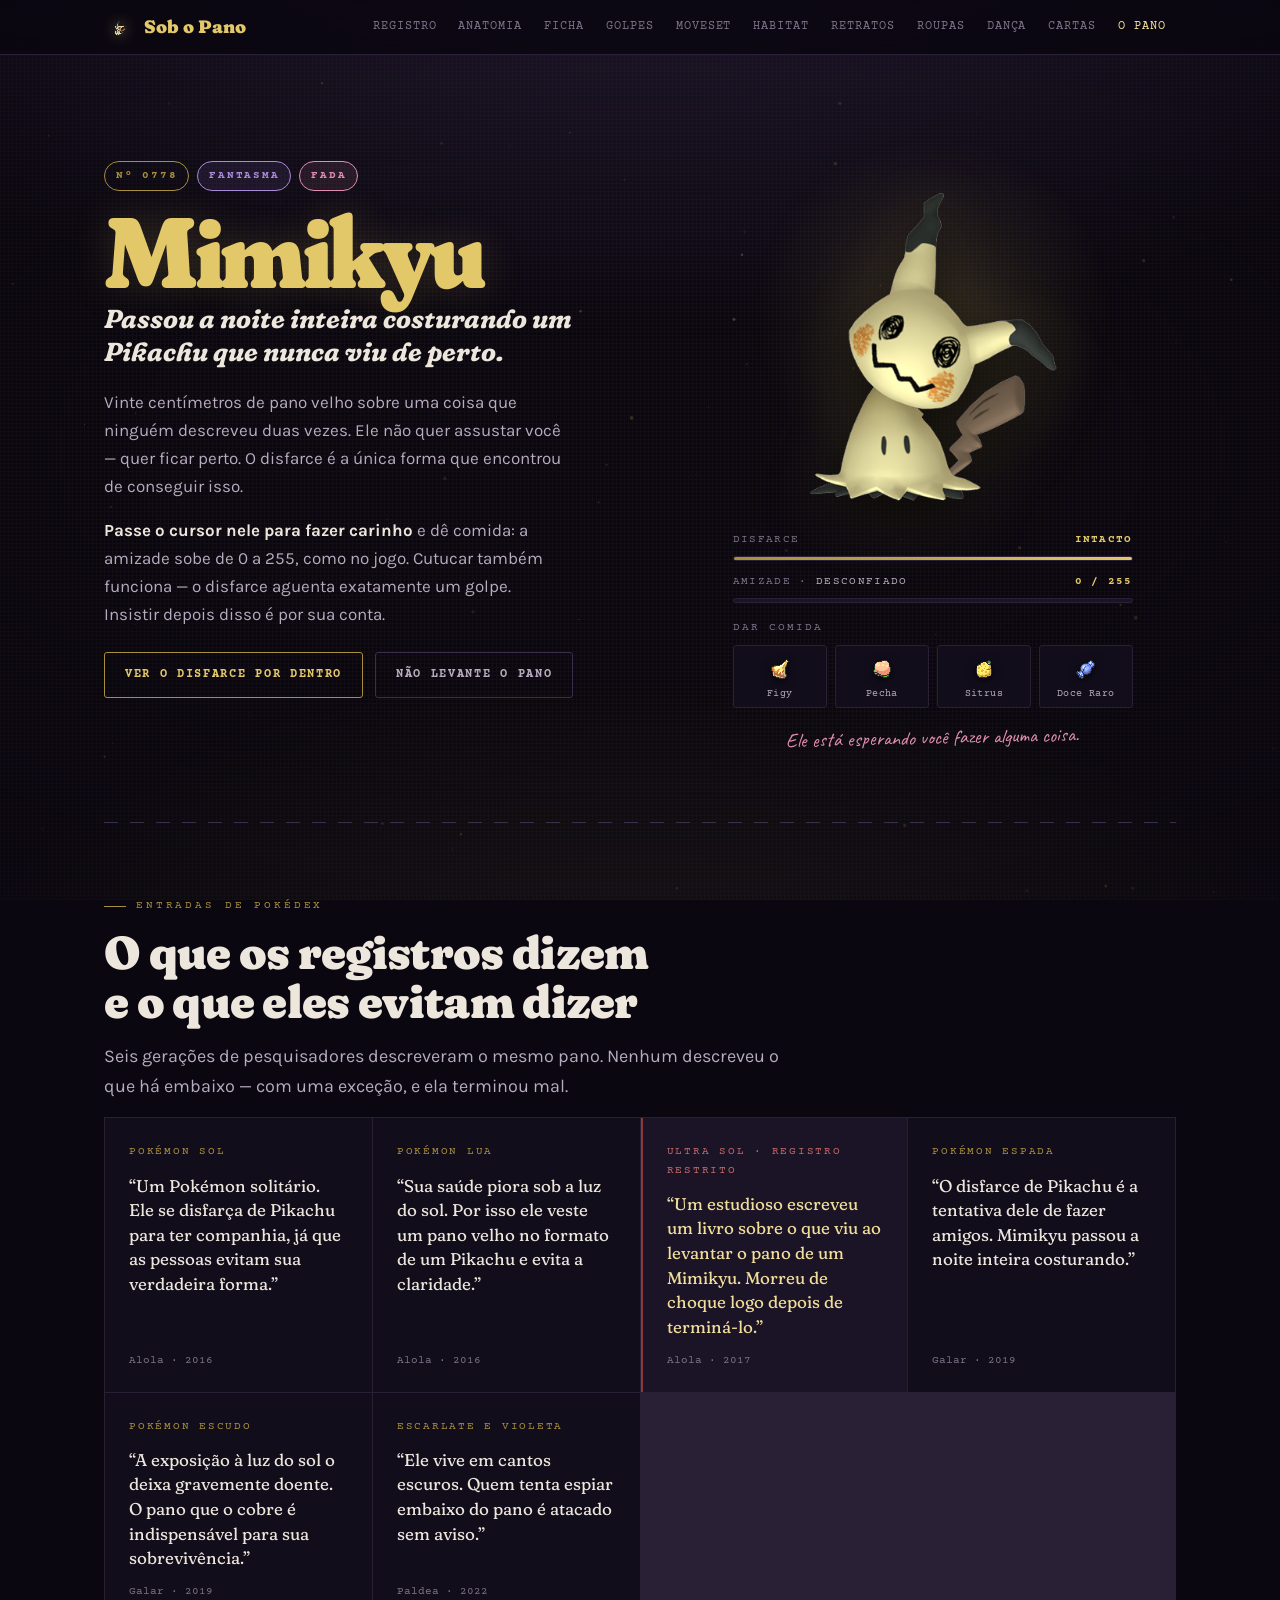
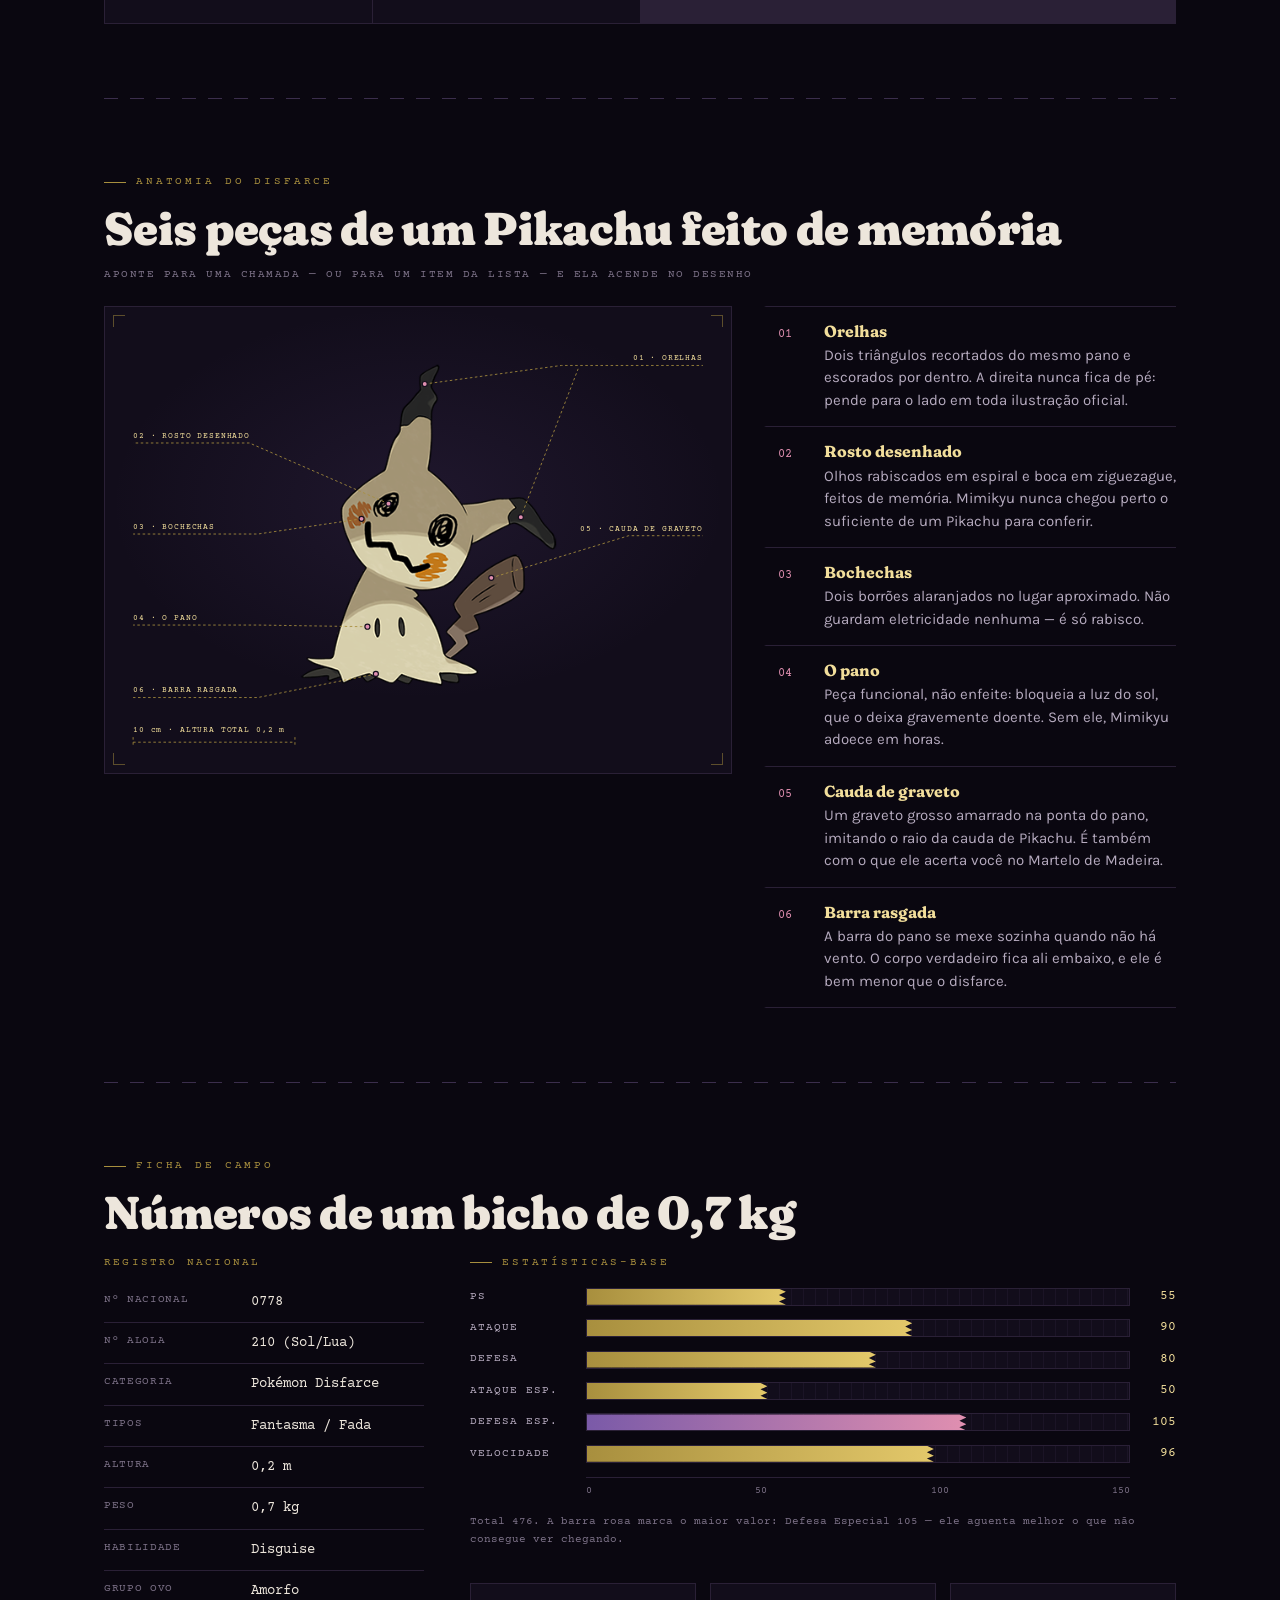
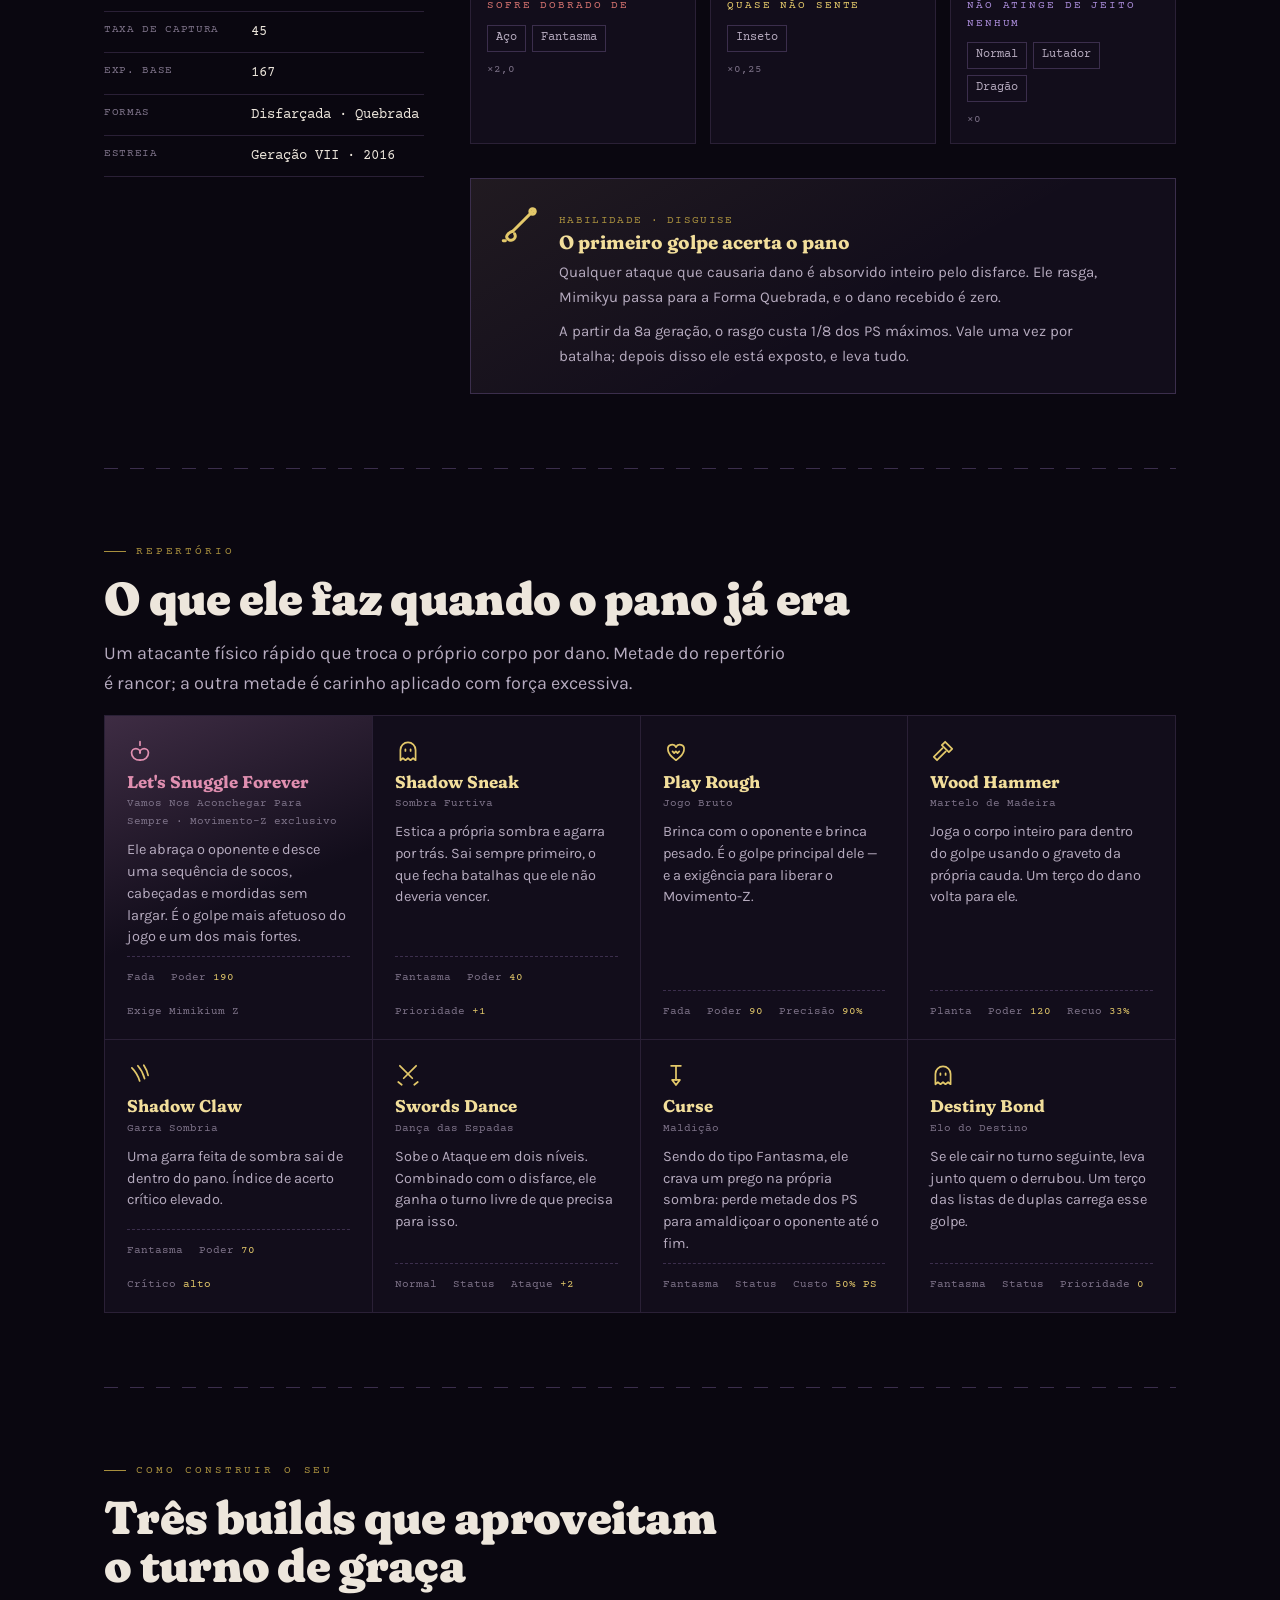
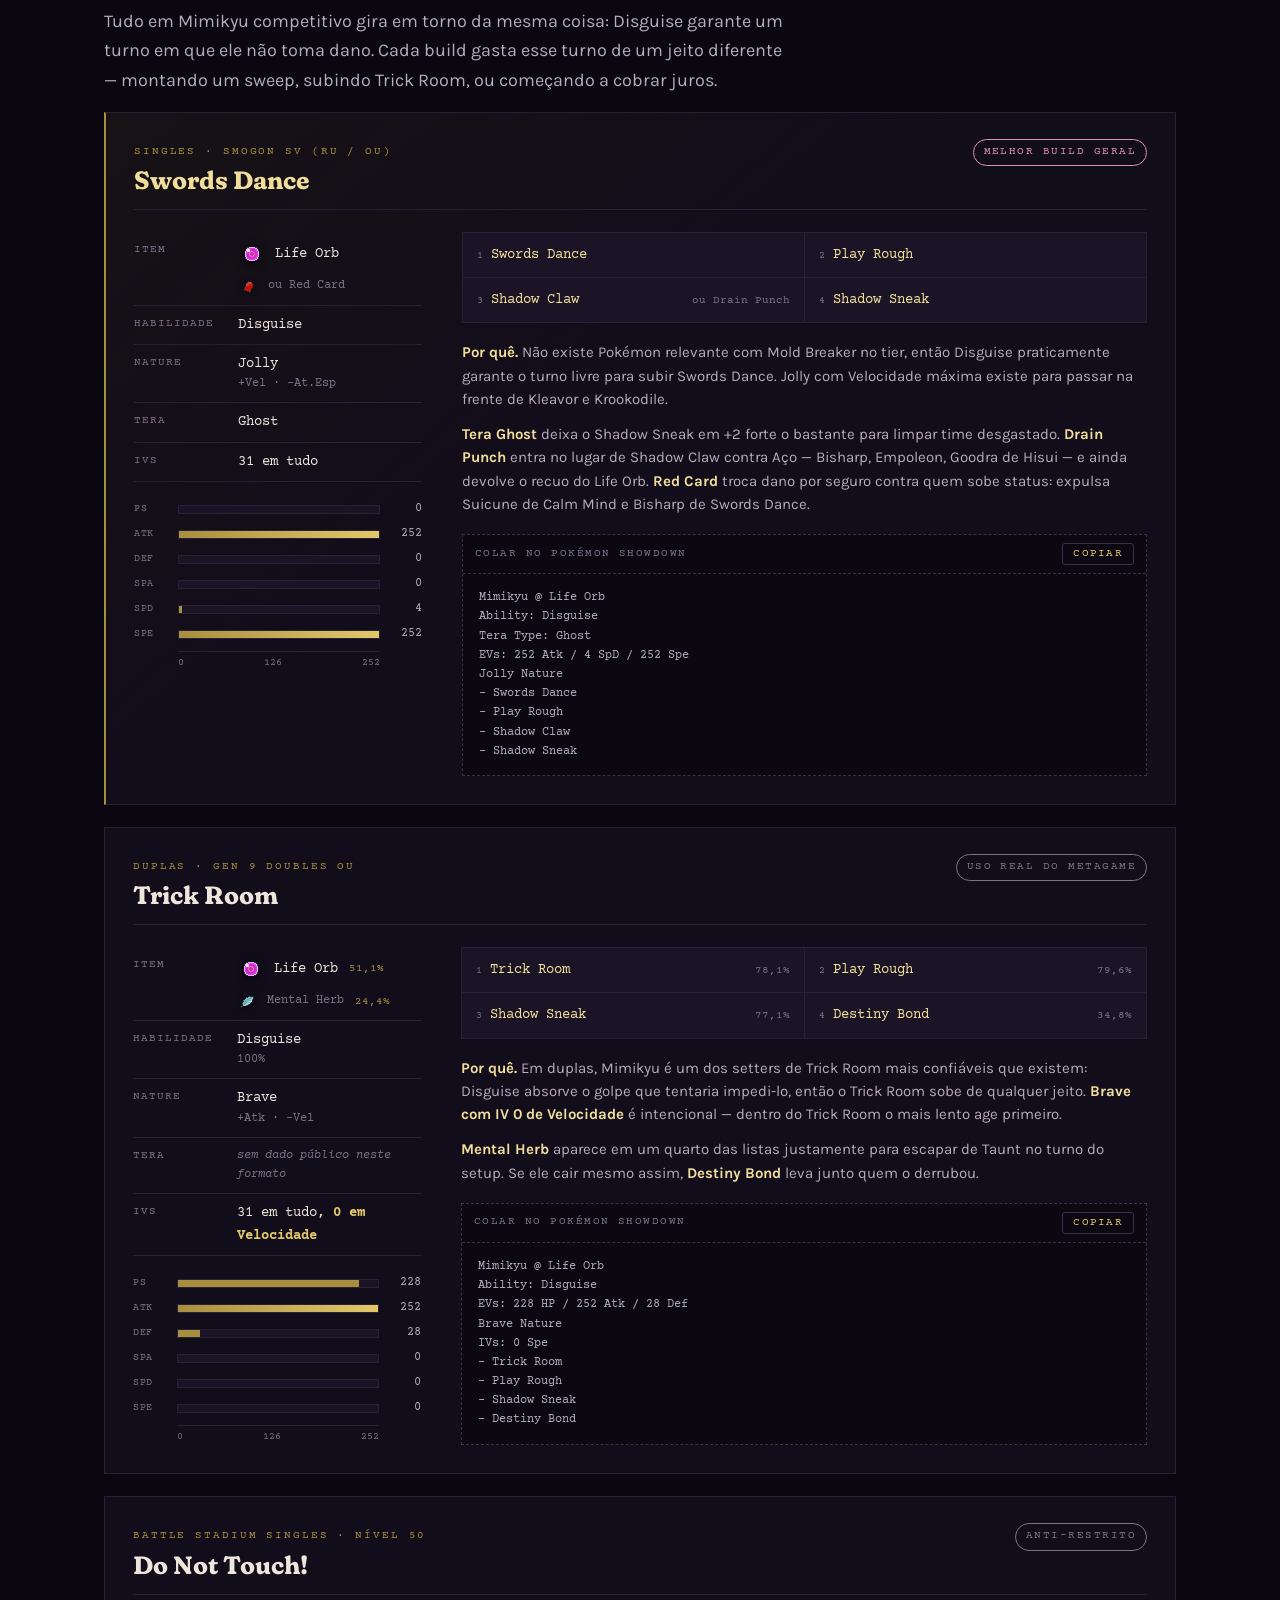
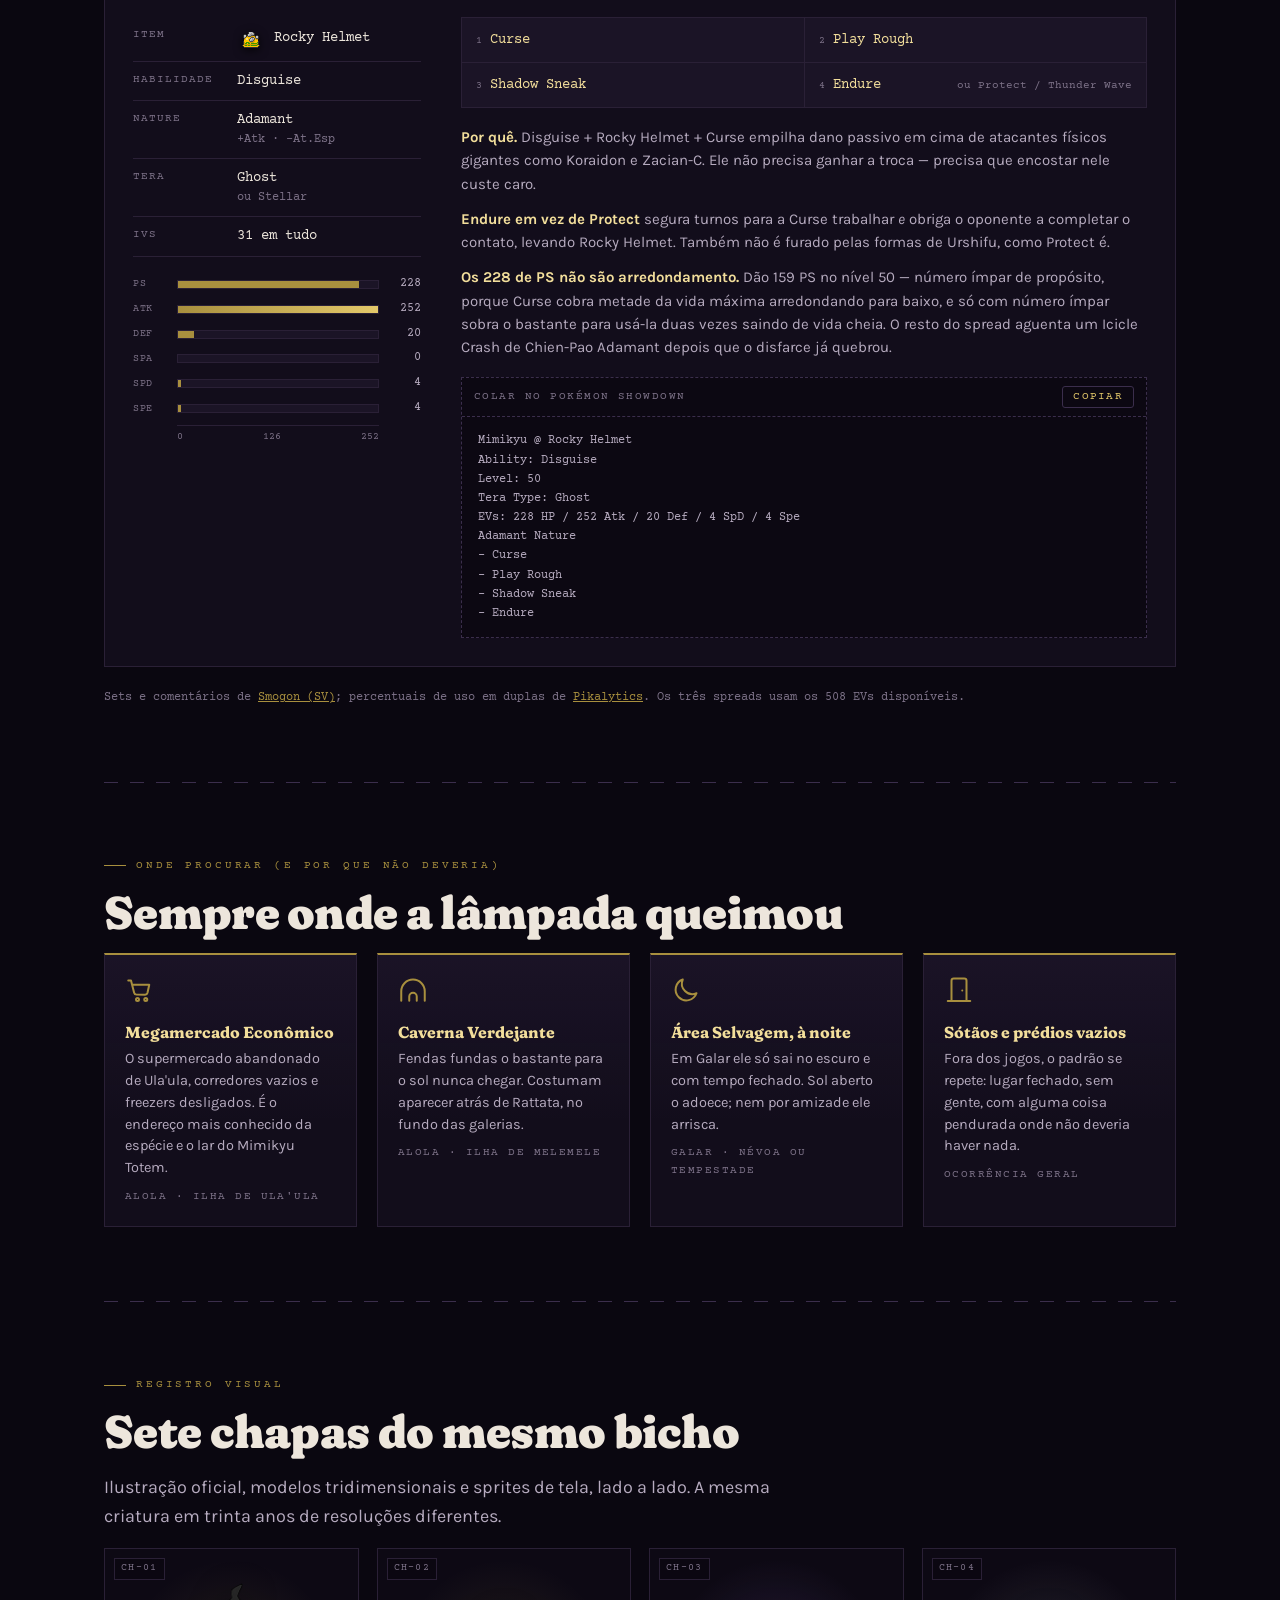
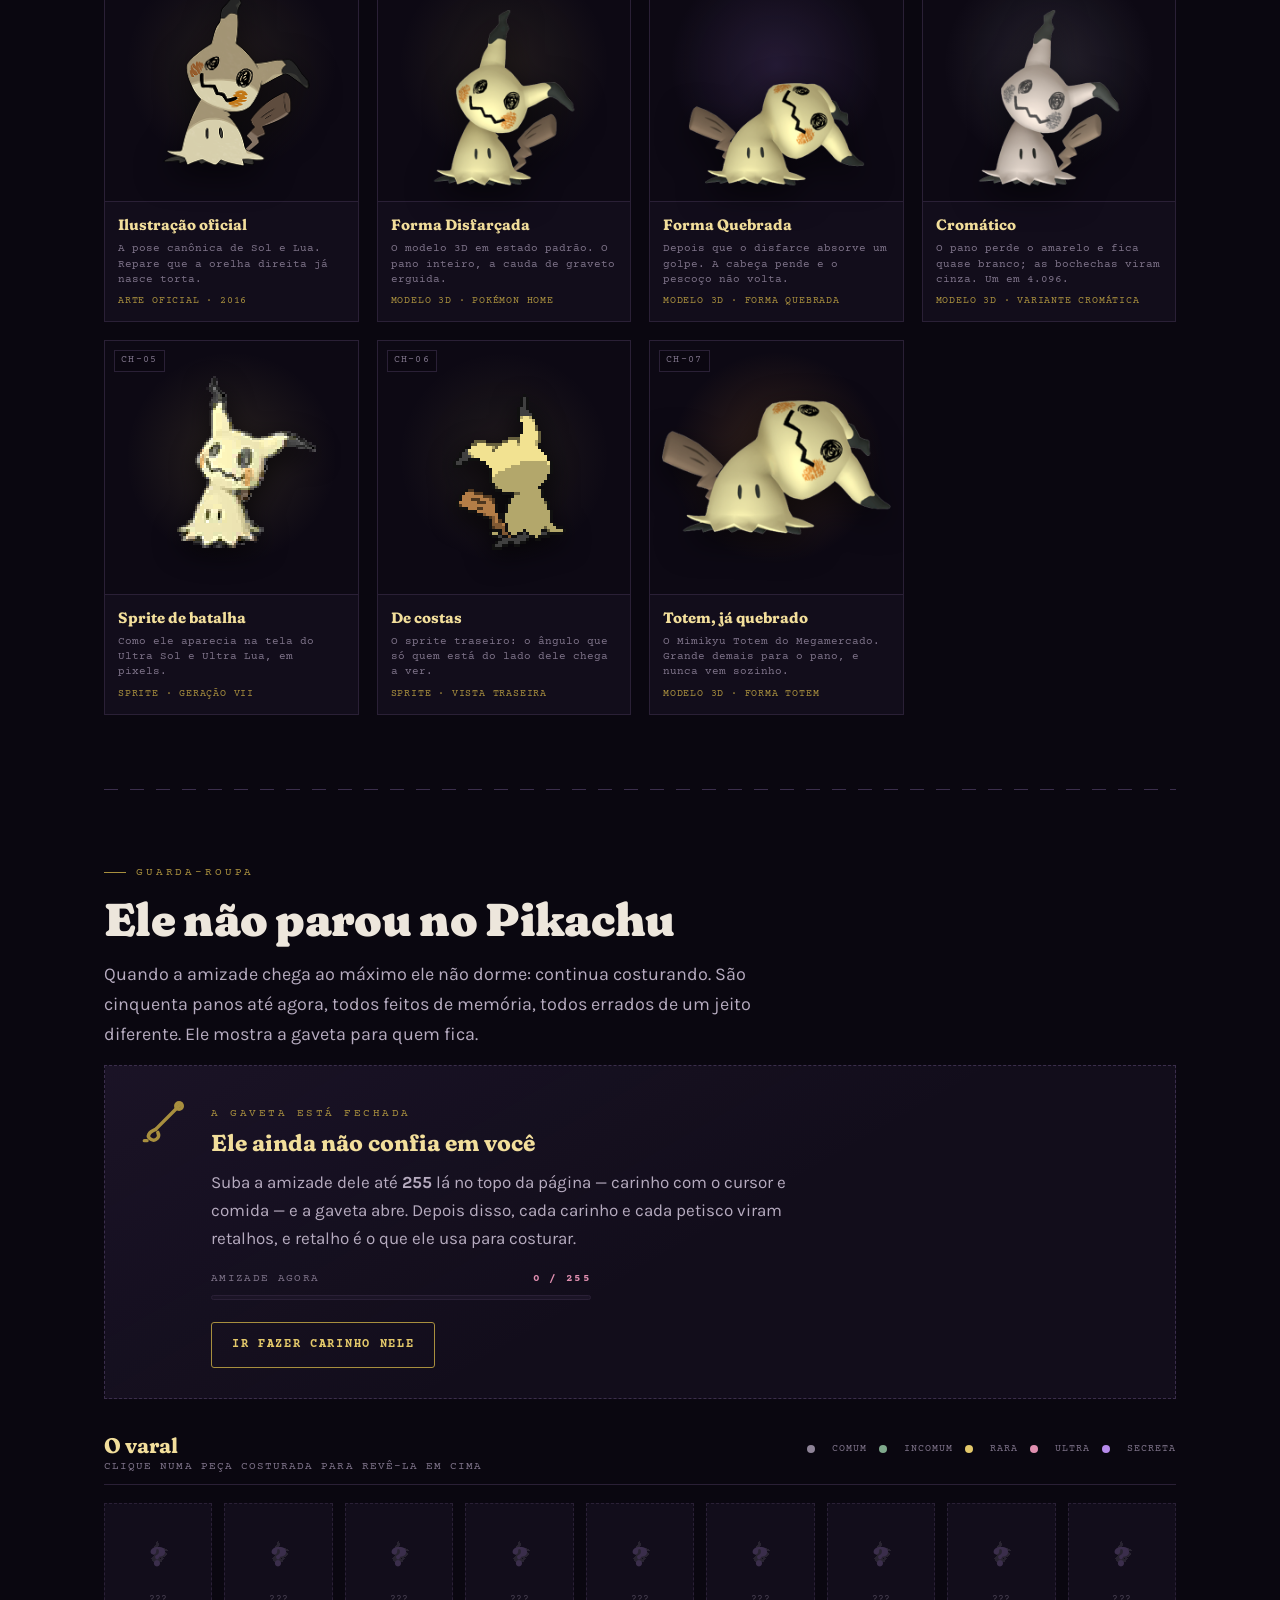
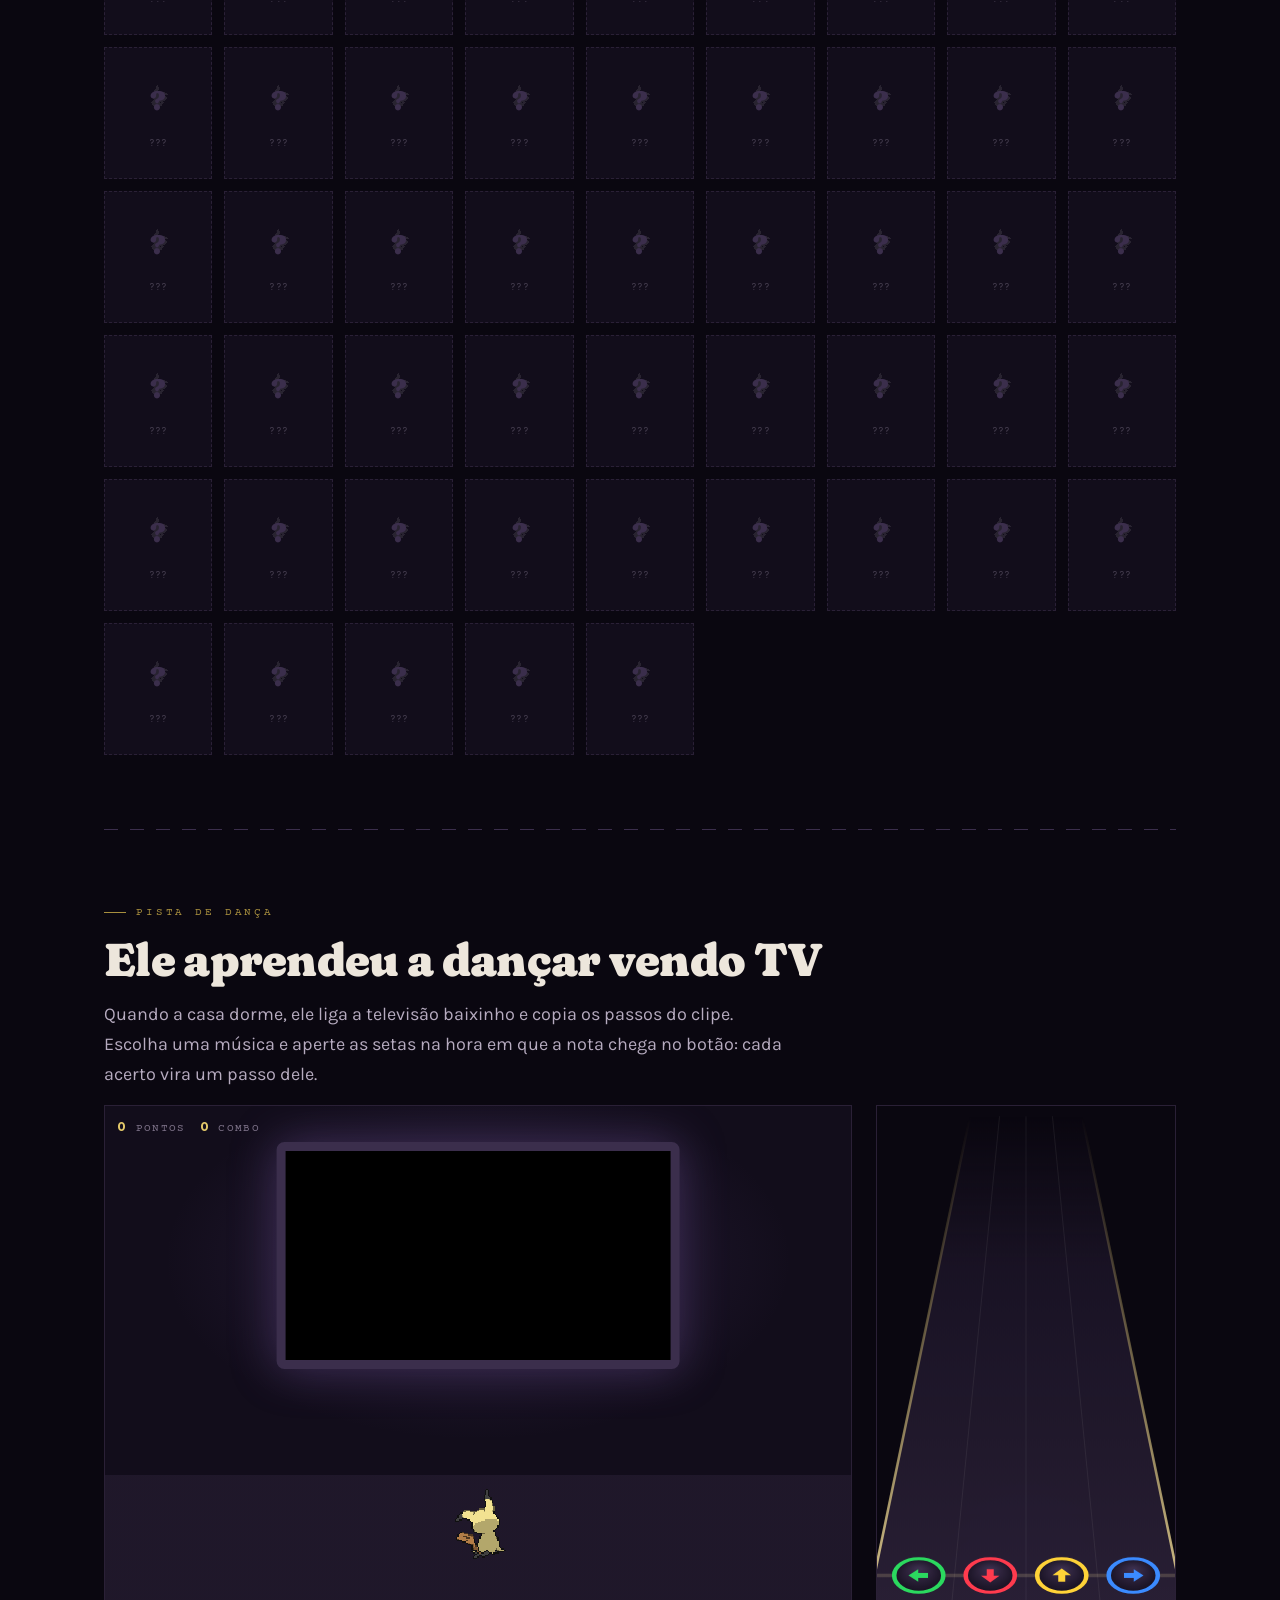
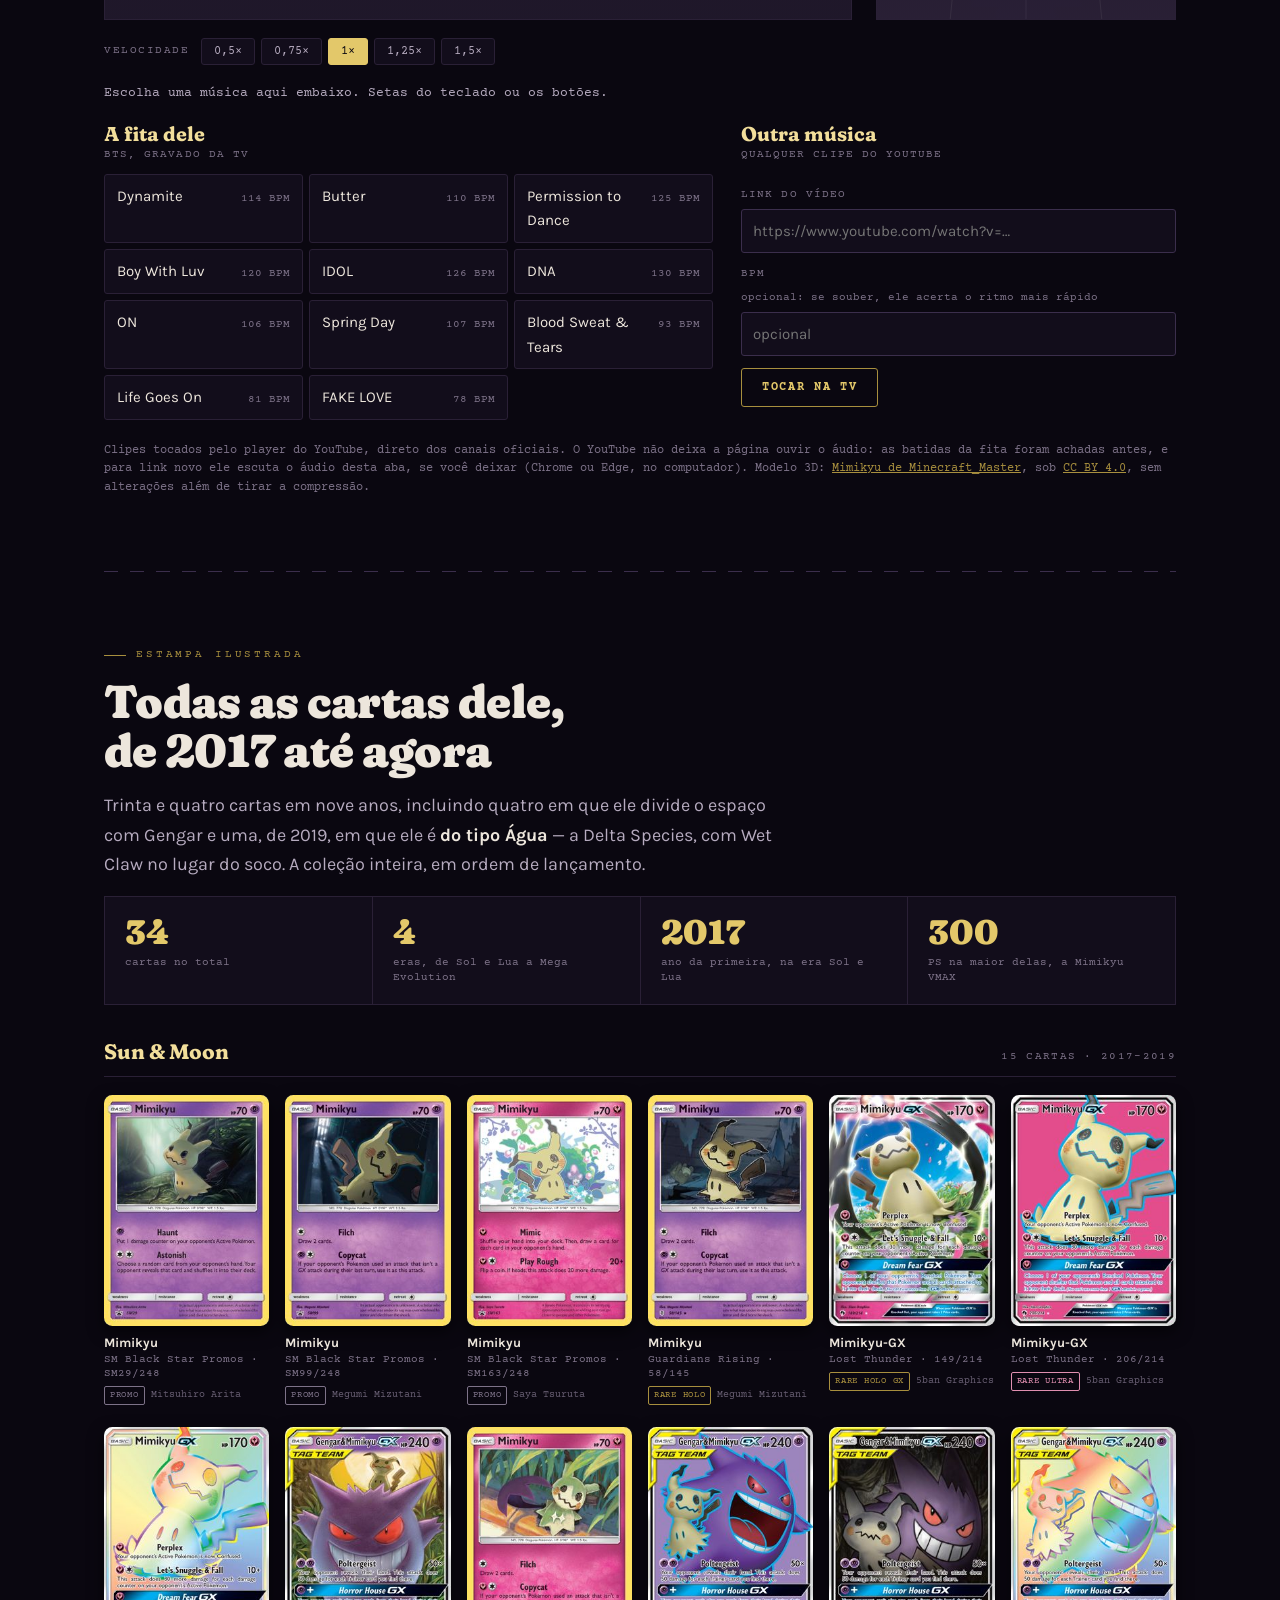
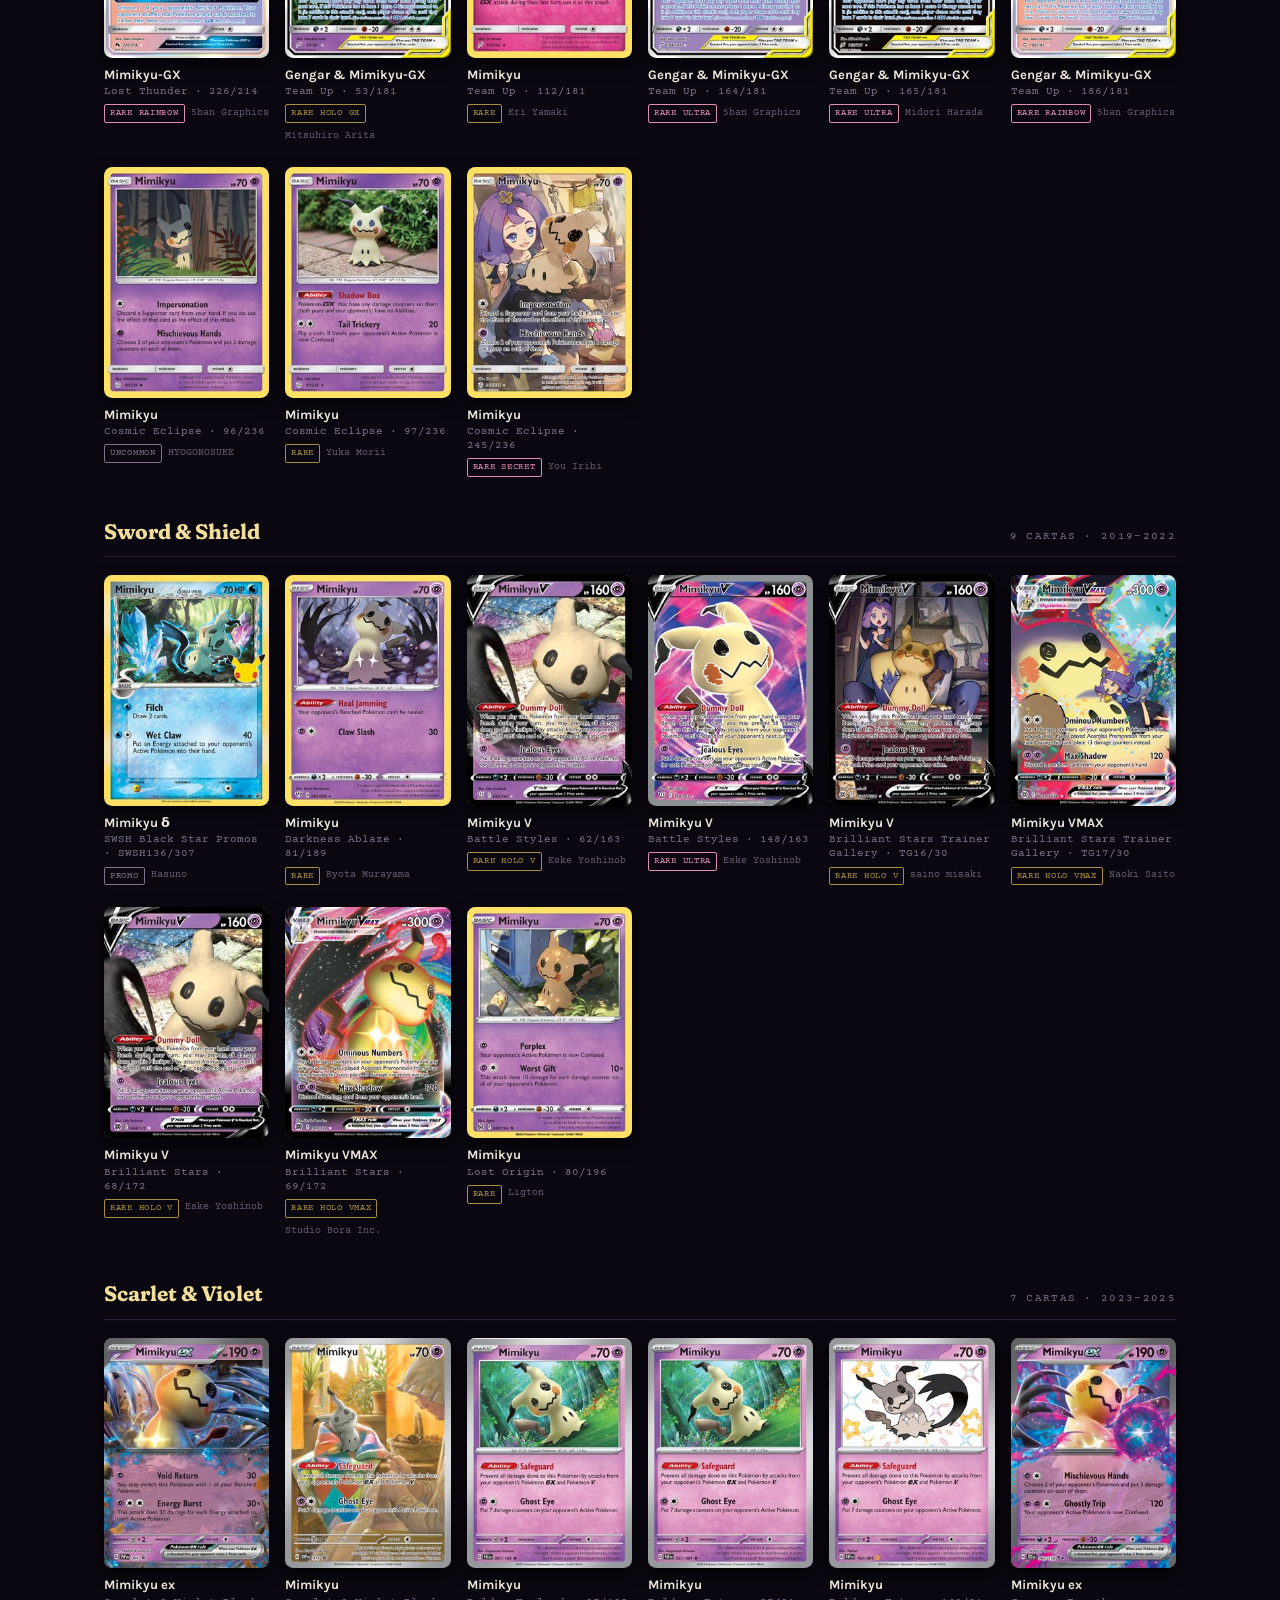
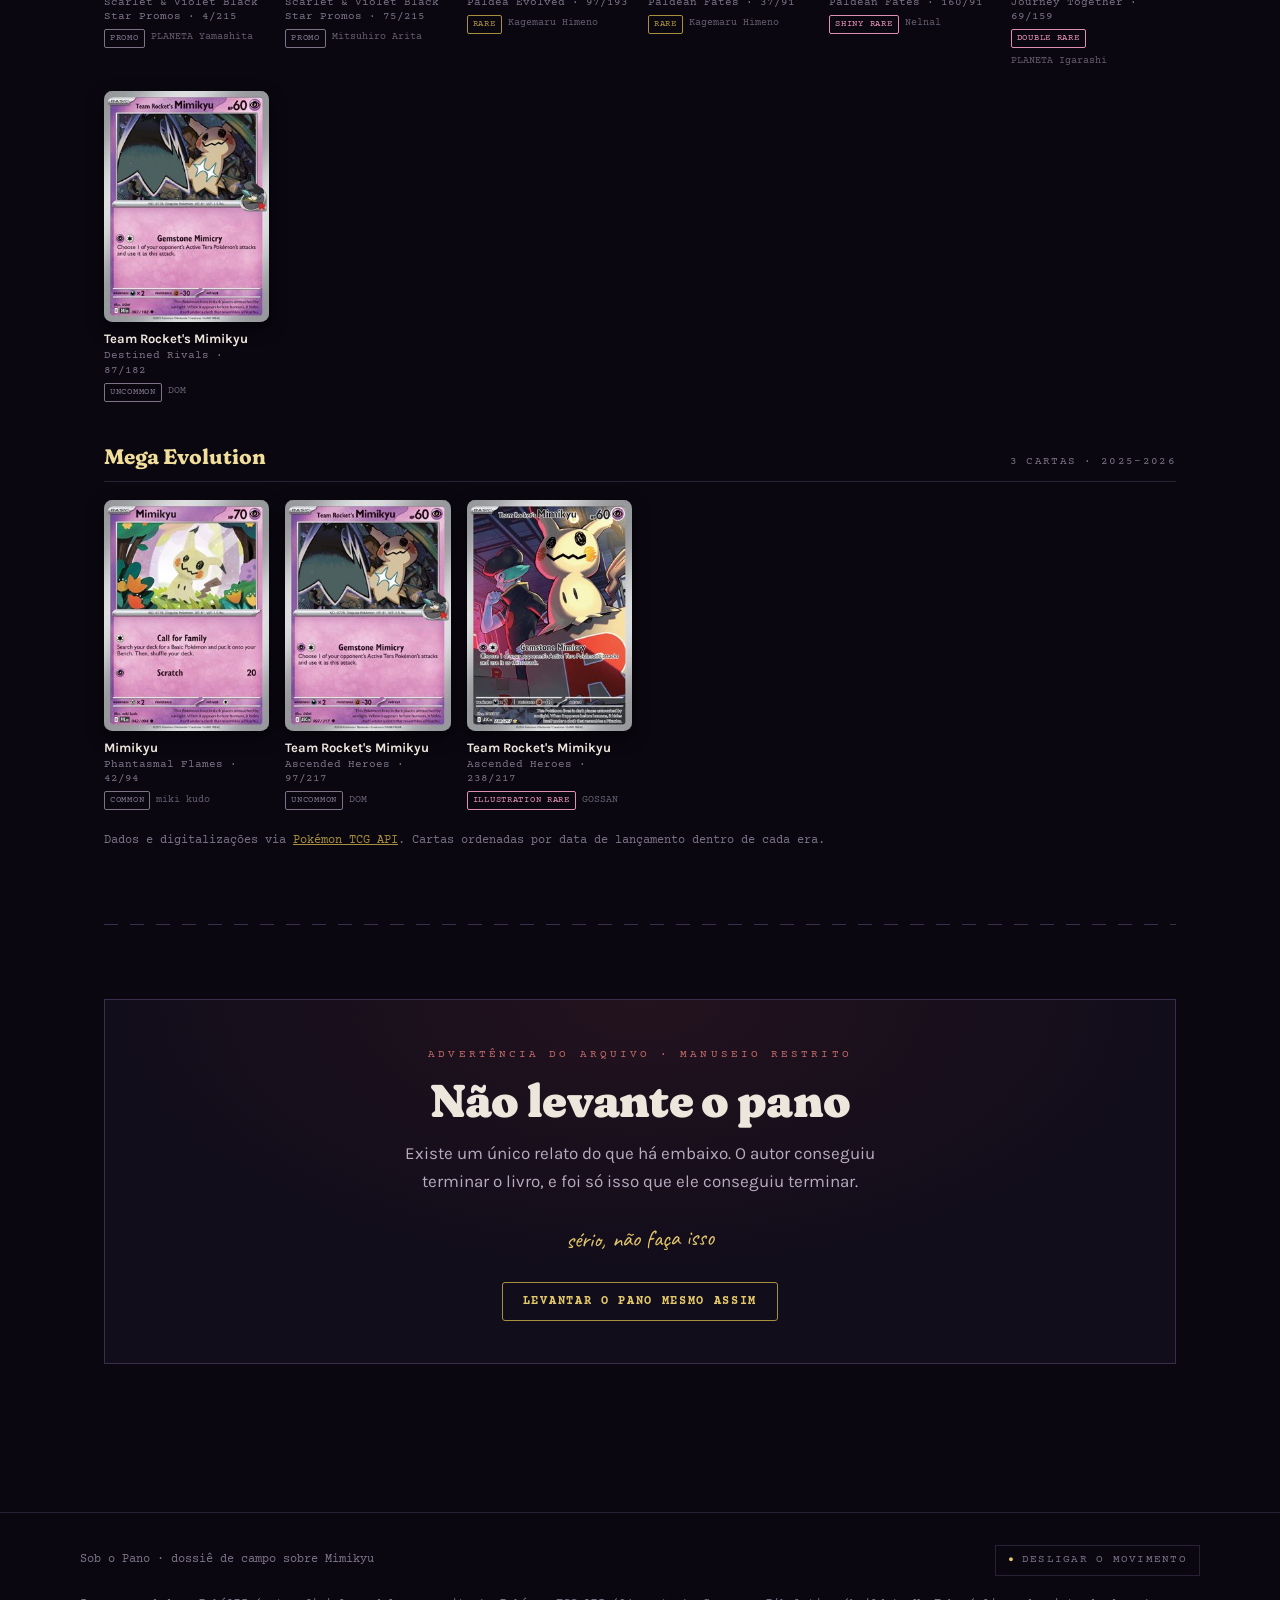
==== commit aae33ab5: "Pista de danca: o Mimikyu 3D danca os clipes do BTS Uma secao nova, Danca, entre Roupas e Cartas. Um" ====
--- a/index.html
+++ b/index.html
@@ -24,6 +24,15 @@
 })();
 </script>
 
+<!-- O Three.js só desce quando alguém escolhe uma música na pista de dança;
+     o mapa só diz de onde. Precisa vir antes de qualquer import(). -->
+<script type="importmap">
+{ "imports": {
+  "three": "https://cdn.jsdelivr.net/npm/three@0.170.0/build/three.module.min.js",
+  "three/addons/": "https://cdn.jsdelivr.net/npm/three@0.170.0/examples/jsm/"
+} }
+</script>
+
 <!-- a ordem importa: a cascata foi montada nesta sequência -->
 <link rel="stylesheet" href="css/base.css">
 <link rel="stylesheet" href="css/heroi.css">
@@ -33,10 +42,12 @@
 <link rel="stylesheet" href="css/palco.css">
 <link rel="stylesheet" href="css/guarda-roupa.css">
 <link rel="stylesheet" href="css/anatomia.css">
+<link rel="stylesheet" href="css/ritmo.css">
 </head>
 <body>
 
-<!-- Ícones da página. Mimikyu em si nunca é desenhado aqui: é sempre imagem oficial. -->
+<!-- Ícones da página. Mimikyu em si nunca é desenhado aqui: é sempre imagem oficial.
+     A exceção é o modelo 3D da pista de dança (modelos/mimikyu.glb), feito por um fã. -->
 <svg aria-hidden="true" focusable="false" style="position:absolute;width:0;height:0;overflow:hidden">
   <defs>
     <symbol id="ic-fantasma" viewBox="0 0 24 24" fill="none" stroke="currentColor" stroke-width="1.6" stroke-linecap="round" stroke-linejoin="round">
@@ -115,6 +126,7 @@
         <a href="#habitat">Habitat</a>
         <a href="#retratos">Retratos</a>
         <a href="#roupas">Roupas</a>
+        <a href="#danca">Dança</a>
         <a href="#cartas">Cartas</a>
         <a href="#pano">O pano</a>
       </nav>
@@ -960,6 +972,86 @@
 
     <hr class="costura">
 
+    <!-- ==================== DANÇA (minijogo de ritmo) ==================== -->
+    <section class="faixa" id="danca">
+      <p class="rotulo">Pista de dança</p>
+      <h2>Ele aprendeu a dançar vendo TV</h2>
+      <p class="intro">Quando a casa dorme, ele liga a televisão baixinho e copia os passos do clipe. Escolha uma música e aperte as setas na hora em que a nota chega no botão: cada acerto vira um passo dele.</p>
+
+      <!-- tabindex: é para cá que o foco volta quando alguém clica na TV -->
+      <div class="rt" id="rt" tabindex="-1">
+        <div class="rt-palco" id="rt-palco">
+          <div class="rt-tv"><div id="rt-video"></div></div>
+          <!-- só até o 3D descer -->
+          <img class="rt-costas" id="rt-costas" src="imagens/mimikyu-costas.png" width="96" height="96"
+               alt="Mimikyu de costas, olhando para a televisão desligada">
+          <div class="rt-hud" aria-hidden="true">
+            <span><b id="rt-pontos">0</b> pontos</span>
+            <span><b id="rt-combo">0</b> combo</span>
+          </div>
+        </div>
+
+        <div class="rt-pista">
+          <canvas class="rt-trilho" id="rt-trilho" aria-hidden="true"></canvas>
+          <!-- o julgamento muda a cada nota: anunciar todos afogaria o leitor de tela -->
+          <p class="rt-nota" id="rt-nota" aria-hidden="true"></p>
+          <div class="rt-botoes">
+            <button type="button" class="rt-seta" aria-label="Esquerda">&larr;</button>
+            <button type="button" class="rt-seta" aria-label="Baixo">&darr;</button>
+            <button type="button" class="rt-seta" aria-label="Cima">&uarr;</button>
+            <button type="button" class="rt-seta" aria-label="Direita">&rarr;</button>
+          </div>
+        </div>
+
+        <!-- a música não pula: a única coisa que se escolhe é a velocidade -->
+        <div class="rt-veloc" role="group" aria-label="Velocidade da música">
+          <span aria-hidden="true">Velocidade</span>
+          <button type="button" data-taxa="0.5" aria-pressed="false">0,5×</button>
+          <button type="button" data-taxa="0.75" aria-pressed="false">0,75×</button>
+          <button type="button" data-taxa="1" aria-pressed="true">1×</button>
+          <button type="button" data-taxa="1.25" aria-pressed="false">1,25×</button>
+          <button type="button" data-taxa="1.5" aria-pressed="false">1,5×</button>
+        </div>
+
+        <p class="rt-estado" id="rt-estado" aria-live="polite">Escolha uma música aqui embaixo. Setas do teclado ou os botões.</p>
+
+        <div class="rt-menu">
+          <div>
+            <h3>A fita dele<small>BTS, gravado da TV</small></h3>
+            <ol class="rt-lista" id="rt-lista">
+              <li><button type="button" data-video="gdZLi9oWNZg" data-bpm="114">Dynamite <small>114 BPM</small></button></li>
+              <li><button type="button" data-video="WMweEpGlu_U" data-bpm="110">Butter <small>110 BPM</small></button></li>
+              <li><button type="button" data-video="CuklIb9d3fI" data-bpm="125">Permission to Dance <small>125 BPM</small></button></li>
+              <li><button type="button" data-video="XsX3ATc3FbA" data-bpm="120">Boy With Luv <small>120 BPM</small></button></li>
+              <li><button type="button" data-video="pBuZEGYXA6E" data-bpm="126">IDOL <small>126 BPM</small></button></li>
+              <li><button type="button" data-video="MBdVXkSdhwU" data-bpm="130">DNA <small>130 BPM</small></button></li>
+              <li><button type="button" data-video="mPVDGOVjRQ0" data-bpm="106">ON <small>106 BPM</small></button></li>
+              <li><button type="button" data-video="xEeFrLSkMm8" data-bpm="107">Spring Day <small>107 BPM</small></button></li>
+              <li><button type="button" data-video="hmE9f-TEutc" data-bpm="93">Blood Sweat &amp; Tears <small>93 BPM</small></button></li>
+              <li><button type="button" data-video="-5q5mZbe3V8" data-bpm="81">Life Goes On <small>81 BPM</small></button></li>
+              <li><button type="button" data-video="7C2z4GqqS5E" data-bpm="78">FAKE LOVE <small>78 BPM</small></button></li>
+            </ol>
+          </div>
+
+          <form class="rt-url" id="rt-url">
+            <h3>Outra música<small>qualquer clipe do YouTube</small></h3>
+            <label>Link do vídeo
+              <input type="text" id="rt-link" inputmode="url" autocomplete="off" required
+                     placeholder="https://www.youtube.com/watch?v=…">
+            </label>
+            <label>BPM <i>opcional: se souber, ele acerta o ritmo mais rápido</i>
+              <input type="number" id="rt-bpm" min="40" max="250" step="any" placeholder="opcional">
+            </label>
+            <button class="botao">Tocar na TV</button>
+          </form>
+        </div>
+      </div>
+
+      <p class="fonte-dados">Clipes tocados pelo player do YouTube, direto dos canais oficiais. O YouTube não deixa a página ouvir o áudio: as batidas da fita foram achadas antes, e para link novo ele escuta o áudio desta aba, se você deixar (Chrome ou Edge, no computador). Modelo 3D: <a href="https://sketchfab.com/3d-models/pokemon-pikachu-4949a0c1c03a47c6892a585c3ed39cf6" target="_blank" rel="noopener">Mimikyu de Minecraft_Master</a>, sob <a href="https://creativecommons.org/licenses/by/4.0/" target="_blank" rel="noopener">CC BY 4.0</a>, sem alterações além de tirar a compressão.</p>
+    </section>
+
+    <hr class="costura">
+
     <!-- ==================== CARTAS (TCG) ==================== -->
     <section class="faixa" id="cartas">
       <p class="rotulo">Estampa ilustrada</p>
@@ -1309,7 +1401,7 @@
       <button type="button" class="botao-movimento" id="botao-movimento">
         <span class="texto"></span>
       </button>
-      <span>Imagens e dados: PokéAPI (arte oficial, modelos e sprites), Pokémon TCG API (34 cartas), Smogon e Pikalytics (builds)</span>
+      <span>Imagens e dados: PokéAPI (arte oficial, modelos e sprites), Pokémon TCG API (34 cartas), Smogon e Pikalytics (builds), YouTube (clipes da pista de dança)</span>
     </div>
     <p class="aviso-legal">
       Site feito por um fã, sem fins lucrativos e <strong>sem qualquer afiliação, patrocínio ou
@@ -1351,5 +1443,7 @@
 <script src="js/guarda-roupa.js"></script>
 <script src="js/anatomia.js"></script>
 <script src="js/interface.js"></script>
+<script src="js/batidas.js"></script>
+<script src="js/ritmo.js"></script>
 </body>
 </html>
--- a/css/ritmo.css
+++ b/css/ritmo.css
@@ -0,0 +1,150 @@
+/* ============================================================
+   Pista de dança: o minijogo de ritmo
+   ============================================================ */
+.rt {
+  display: grid; grid-template-columns: minmax(0, 1fr) minmax(0, 300px);
+  gap: 18px 24px;
+}
+/* o foco só vem para cá quando o jogo o tira de dentro da TV: não é lugar de parar */
+.rt:focus { outline: none; }
+@media (max-width: 860px) { .rt { grid-template-columns: 1fr; } }
+
+/* ---------- o palco: a TV na parede e ele na frente ---------- */
+.rt-palco {
+  position: relative; overflow: hidden;
+  aspect-ratio: 16 / 11; min-height: 300px;
+  border: 1px solid var(--borda);
+  background:
+    radial-gradient(60% 50% at 50% 30%, rgba(122, 90, 168, .22), transparent 70%),
+    linear-gradient(transparent 72%, rgba(42, 32, 54, .55) 72%),
+    var(--cripta);
+}
+.rt-tv {
+  /* nunca acima de 36px: o placar mora no canto de cima */
+  position: absolute; top: max(6%, 36px); left: 50%; transform: translateX(-50%);
+  width: 54%; aspect-ratio: 16 / 9;
+  background: #000;
+  border: 9px solid var(--borda-forte); border-radius: 8px;
+  box-shadow: 0 0 46px rgba(122, 90, 168, .4);
+}
+.rt-tv iframe { width: 100%; height: 100%; display: block; border: 0; pointer-events: none; }
+/* a TV não aceita clique (pausaria, pularia, abriria outro vídeo), menos antes
+   do primeiro play, para quando o navegador barra o autoplay */
+.rt-tv-livre .rt-tv iframe { pointer-events: auto; }
+.rt-costas {
+  position: absolute; left: 50%; bottom: 6%; transform: translateX(-50%);
+  width: 132px; height: auto; image-rendering: pixelated;
+}
+/* por cima da TV, mas sem roubar o clique do player */
+.rt-3d { position: absolute; inset: 0; width: 100%; height: 100%; pointer-events: none; }
+.rt-hud {
+  position: absolute; top: 10px; left: 12px;
+  display: flex; gap: 14px;
+  font-family: var(--dados); font-size: 11px; letter-spacing: .12em; text-transform: uppercase;
+  color: var(--tinta-fraca);
+}
+.rt-hud b { color: var(--pano); font-size: 15px; font-variant-numeric: tabular-nums; }
+
+/* ---------- a pista ---------- */
+.rt-pista {
+  position: relative; display: flex; flex-direction: column; justify-content: flex-end;
+  min-height: 360px; overflow: hidden;
+  border: 1px solid var(--borda);
+  background: radial-gradient(70% 45% at 50% 100%, rgba(122, 90, 168, .22), transparent 70%), var(--breu);
+}
+/* a estrada, os trastes e as gemas são desenhados no canvas, por trás dos botões */
+.rt-trilho { position: absolute; inset: 0; width: 100%; height: 100%; display: block; }
+.rt-botoes {
+  position: relative;   /* posicionado, para pintar por cima do canvas */
+  display: grid; grid-template-columns: repeat(4, 1fr); gap: 8px; padding: 0 10px 12px;
+}
+/* o botão é só a área de toque e o foco; o traste que se vê é o do canvas */
+.rt-seta {
+  aspect-ratio: 1; border-radius: 50%;
+  border: 0; background: transparent; color: transparent;
+  font-size: 24px; line-height: 1; cursor: pointer;
+  /* sem atraso de toque duplo nem zoom no celular */
+  touch-action: manipulation; user-select: none;
+}
+
+.rt-nota {
+  position: absolute; left: 0; right: 0; top: 34%; margin: 0; max-width: none;
+  text-align: center; pointer-events: none;
+  font-family: var(--display); font-variation-settings: "SOFT" 100, "WONK" 1;
+  font-weight: 900; font-size: 32px; line-height: 1;
+  /* contorno escuro para ler por cima da estrada e das gemas */
+  text-shadow: 0 2px 0 #0A0710, 0 -1px 0 #0A0710, 2px 0 0 #0A0710, -2px 0 0 #0A0710, 0 0 16px rgba(10, 7, 16, .9);
+}
+.rt-nota[data-nota="0"] { color: #FFF6D8; text-shadow: 0 2px 0 #0A0710, 0 0 18px rgba(255, 211, 56, .8); }
+.rt-nota[data-nota="1"] { color: #FFD338; }
+.rt-nota[data-nota="2"] { color: #2BD95F; }
+.rt-nota[data-nota="3"] { color: #3B8BFF; }
+.rt-nota[data-nota="4"] { color: var(--tinta-media); }
+.rt-nota[data-nota="5"] { color: var(--tinta-fraca); }
+.rt-nota[data-nota="6"] { color: var(--fada); }
+:root.com-movimento .rt-nota.pop { animation: rt-pop .3s ease-out; }
+@keyframes rt-pop { from { transform: scale(1.35); opacity: .3; } }
+
+/* ---------- velocidade ---------- */
+.rt-veloc { grid-column: 1 / -1; display: flex; flex-wrap: wrap; align-items: center; gap: 6px; }
+.rt-veloc span {
+  font-family: var(--dados); font-size: 11px; letter-spacing: .14em; text-transform: uppercase;
+  color: var(--tinta-fraca); margin-right: 6px;
+}
+.rt-veloc button {
+  font-family: var(--dados); font-size: 12px; color: var(--tinta-media);
+  background: var(--cripta); border: 1px solid var(--borda); border-radius: var(--raio);
+  padding: 6px 12px; cursor: pointer;
+  transition: border-color .18s ease, background .18s ease, color .18s ease;
+}
+.rt-veloc button:hover { border-color: var(--pano-fundo); }
+.rt-veloc button[aria-pressed="true"] { color: var(--breu); background: var(--pano); border-color: var(--pano); }
+
+/* ---------- estado e menu ---------- */
+.rt-estado {
+  grid-column: 1 / -1; margin: 0; max-width: none;
+  font-family: var(--dados); font-size: 13px; color: var(--tinta-media);
+  white-space: pre-line;   /* o placar final vem em duas linhas */
+}
+.rt-menu {
+  grid-column: 1 / -1;
+  display: grid; grid-template-columns: minmax(0, 1.4fr) minmax(0, 1fr); gap: 28px;
+}
+@media (max-width: 760px) { .rt-menu { grid-template-columns: 1fr; } }
+.rt-menu h3 { margin-bottom: 12px; }
+.rt-menu h3 small {
+  display: block; margin-top: 3px;
+  font-family: var(--dados); font-size: 10.5px; font-weight: 400;
+  letter-spacing: .1em; text-transform: uppercase; color: var(--tinta-fraca);
+}
+.rt-lista {
+  list-style: none; margin: 0; padding: 0;
+  display: grid; grid-template-columns: repeat(auto-fill, minmax(190px, 1fr)); gap: 6px;
+}
+.rt-lista button {
+  width: 100%; height: 100%;   /* mesma altura na linha, mesmo quando o vizinho quebra */
+  display: flex; justify-content: space-between; align-items: baseline; gap: 10px;
+  font: inherit; font-size: 15px; text-align: left; color: var(--tinta);
+  background: var(--cripta); border: 1px solid var(--borda); border-radius: var(--raio);
+  padding: 9px 12px; cursor: pointer;
+  transition: border-color .18s ease, background .18s ease;
+}
+.rt-lista button small { font-family: var(--dados); font-size: 11px; color: var(--tinta-fraca); white-space: nowrap; }
+.rt-lista button:hover { border-color: var(--pano-fundo); }
+.rt-lista button[aria-current="true"] { border-color: var(--pano); background: rgba(227, 200, 106, .08); }
+
+.rt-url { display: flex; flex-direction: column; gap: 12px; align-items: flex-start; }
+.rt-url label {
+  display: flex; flex-direction: column; gap: 5px; width: 100%;
+  font-family: var(--dados); font-size: 11px; letter-spacing: .1em; text-transform: uppercase;
+  color: var(--tinta-fraca);
+}
+.rt-url label i { font-style: normal; text-transform: none; letter-spacing: 0; }
+.rt-url input {
+  font: inherit; font-family: var(--corpo); font-size: 15px; letter-spacing: 0; text-transform: none;
+  color: var(--tinta); background: var(--cripta);
+  border: 1px solid var(--borda-forte); border-radius: var(--raio);
+  padding: 9px 11px; width: 100%;
+}
+.rt-url input:focus { border-color: var(--pano-fundo); outline: none; }
+.rt-url input:focus-visible { outline: 2px solid var(--fada); outline-offset: 2px; }
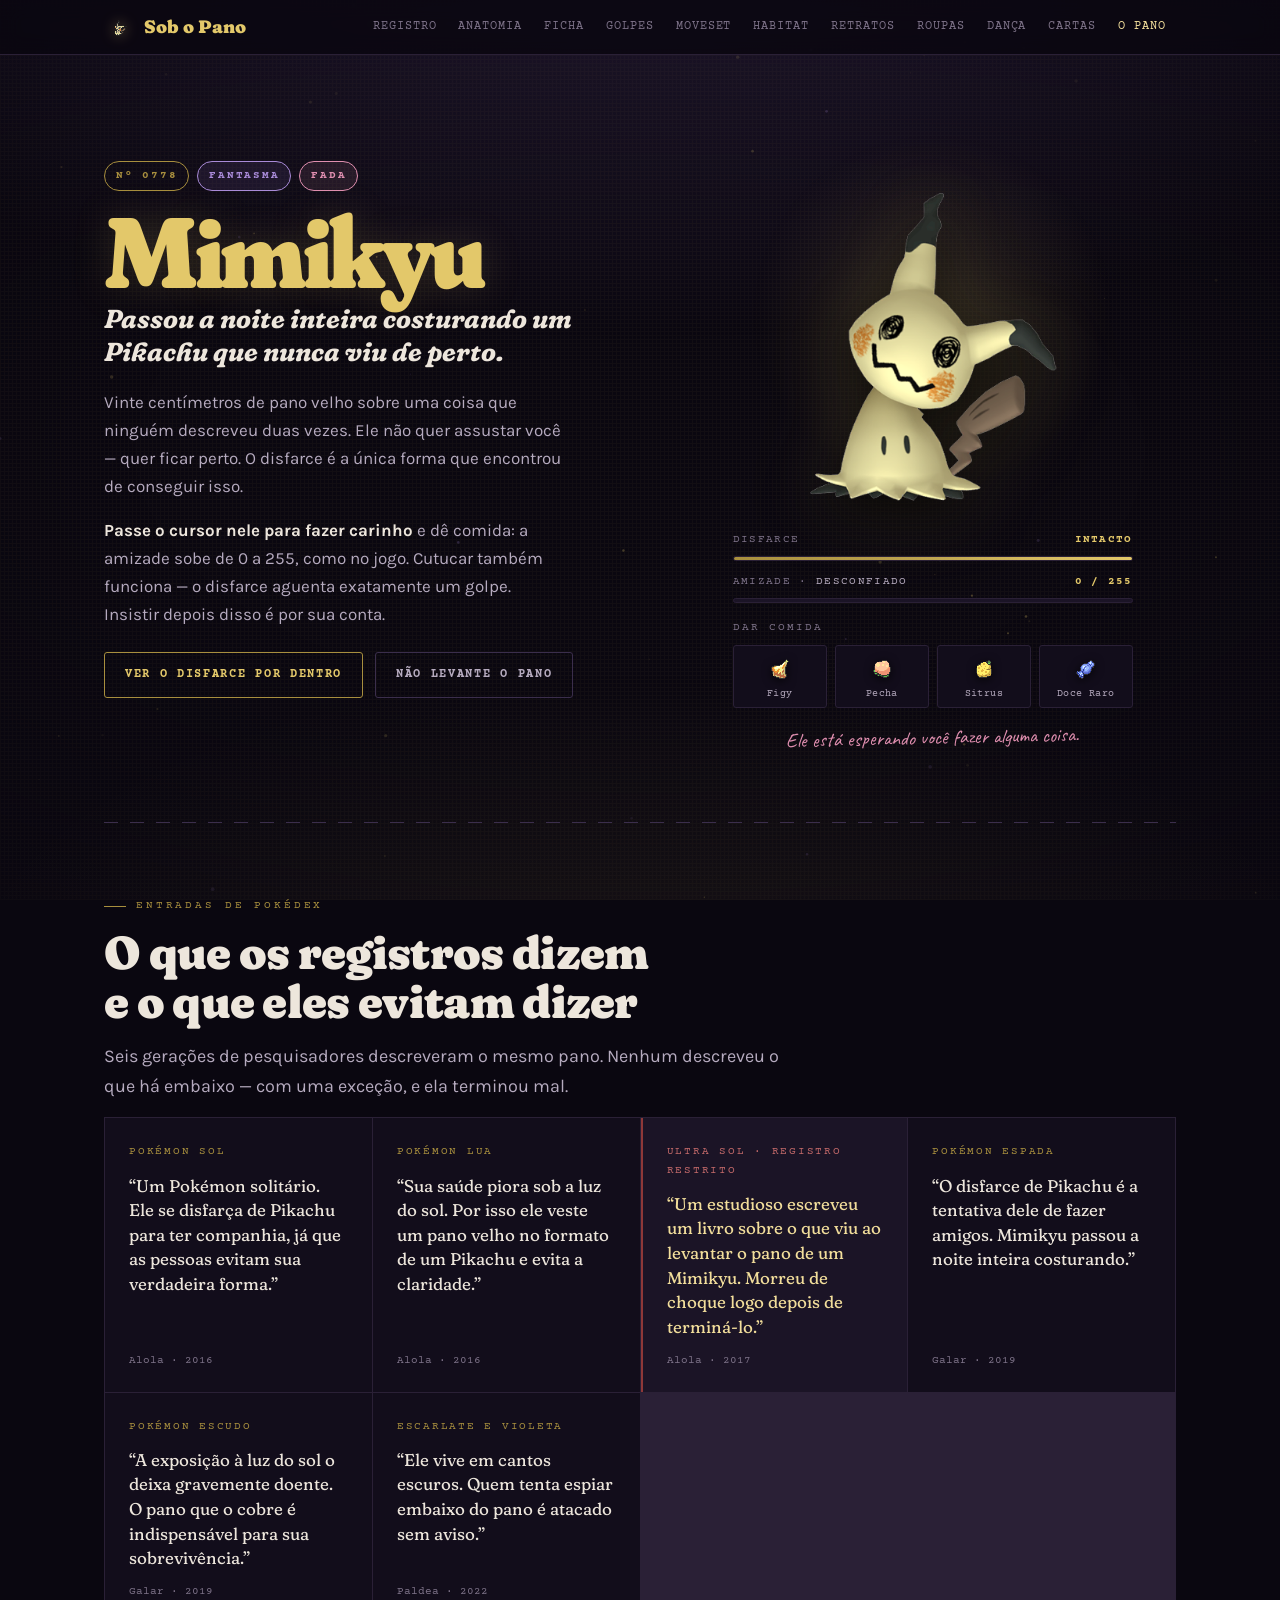
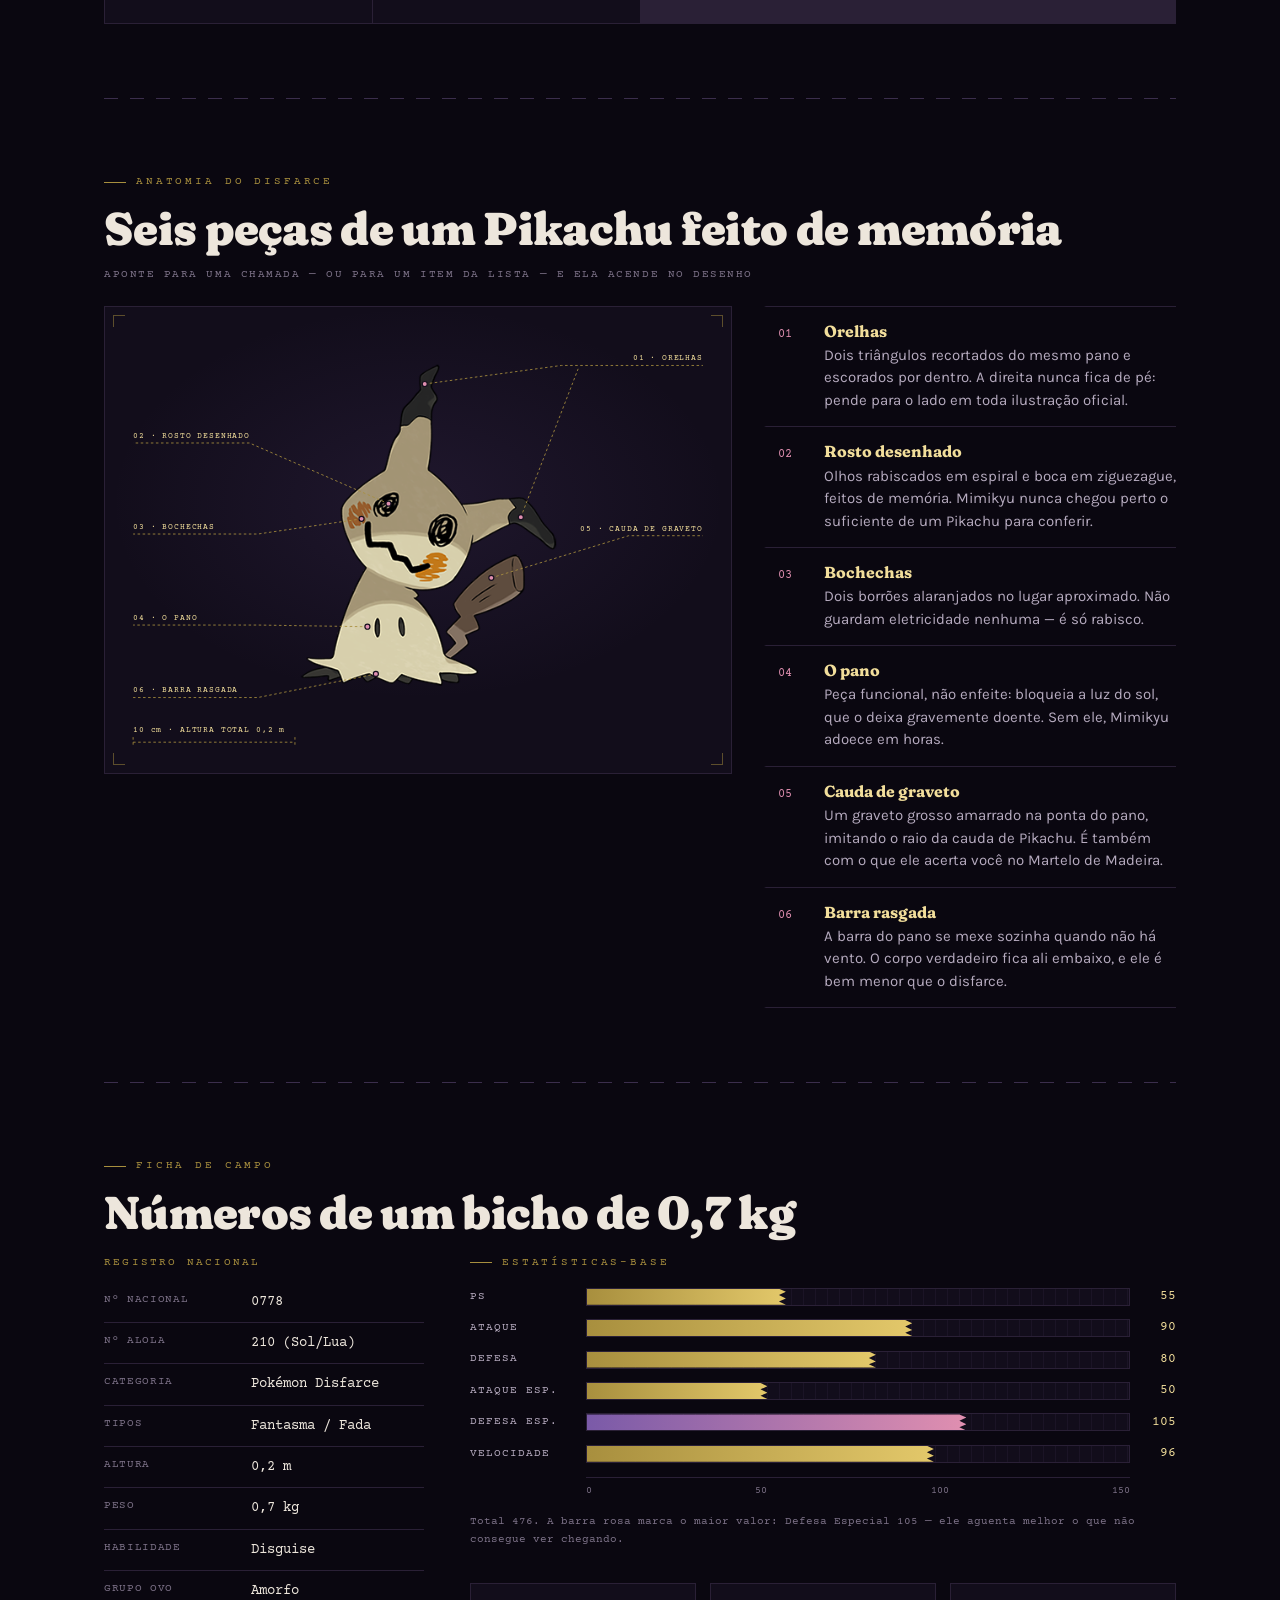
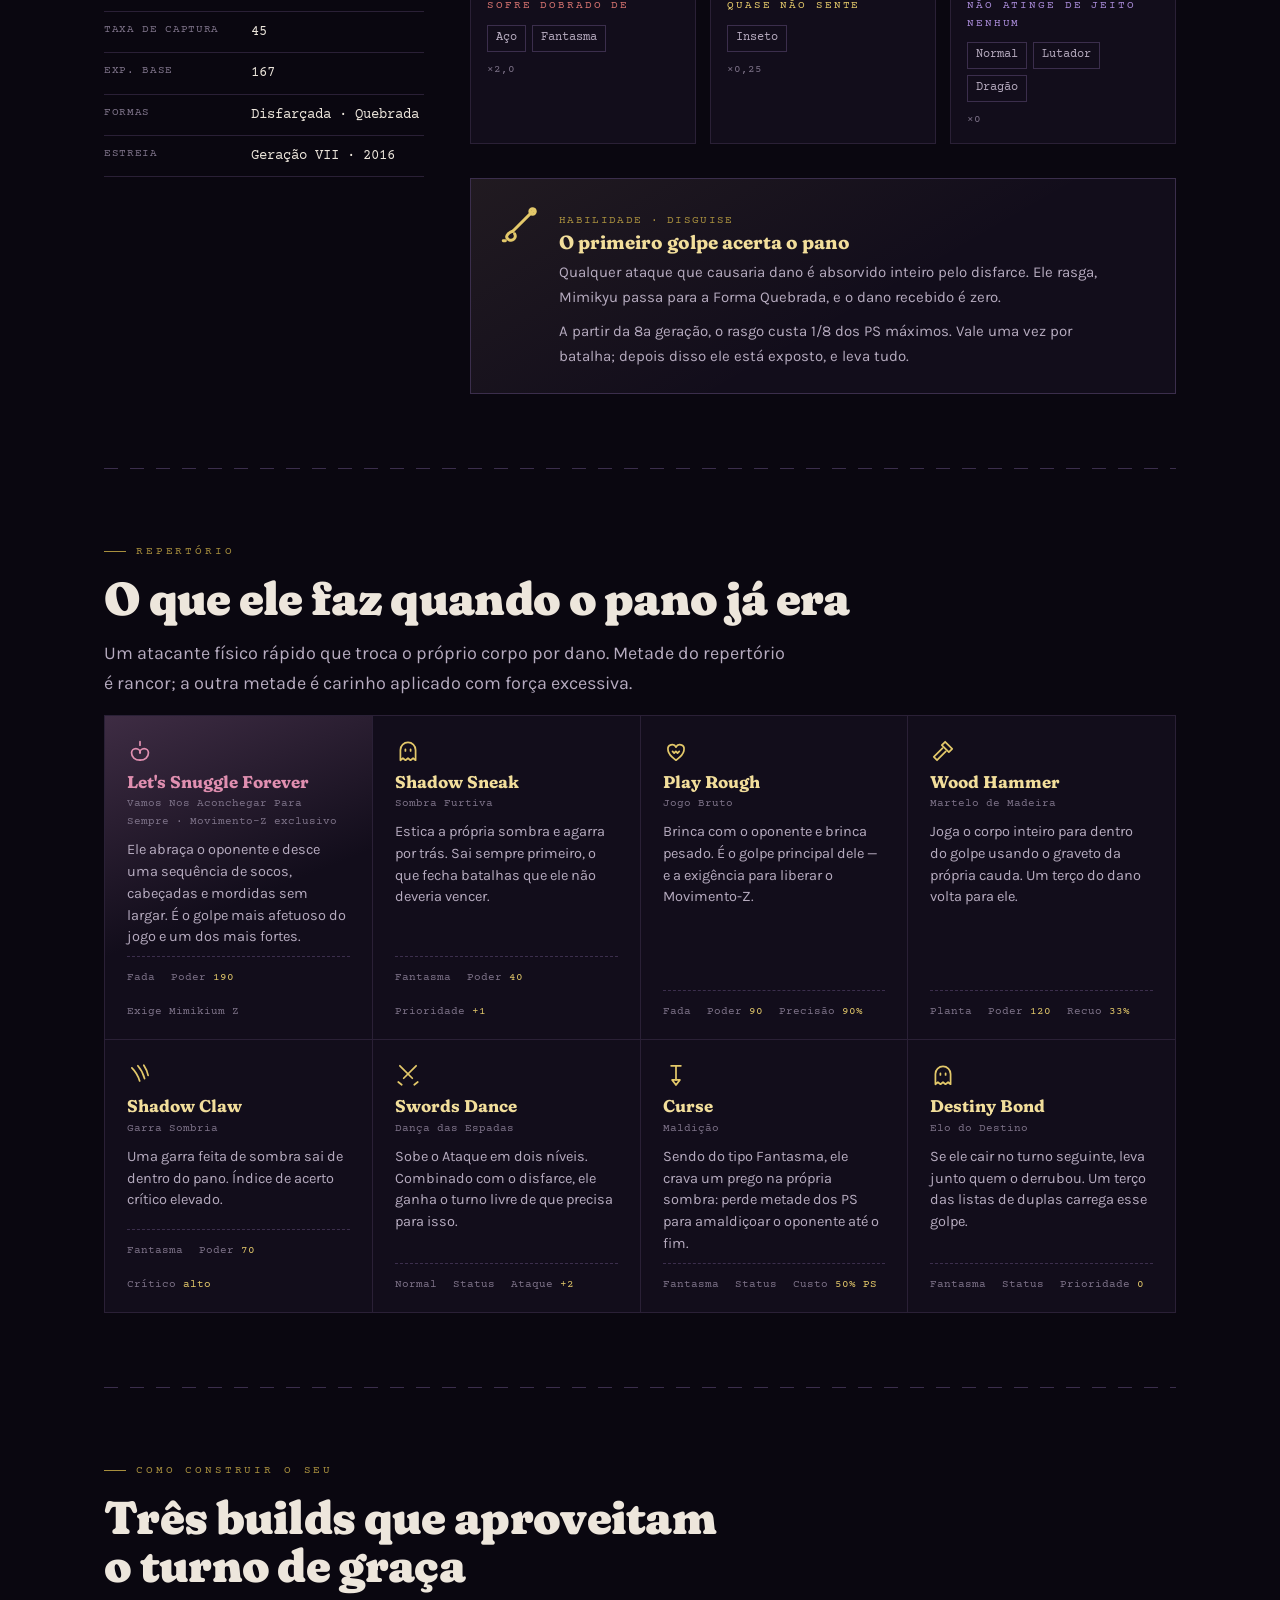
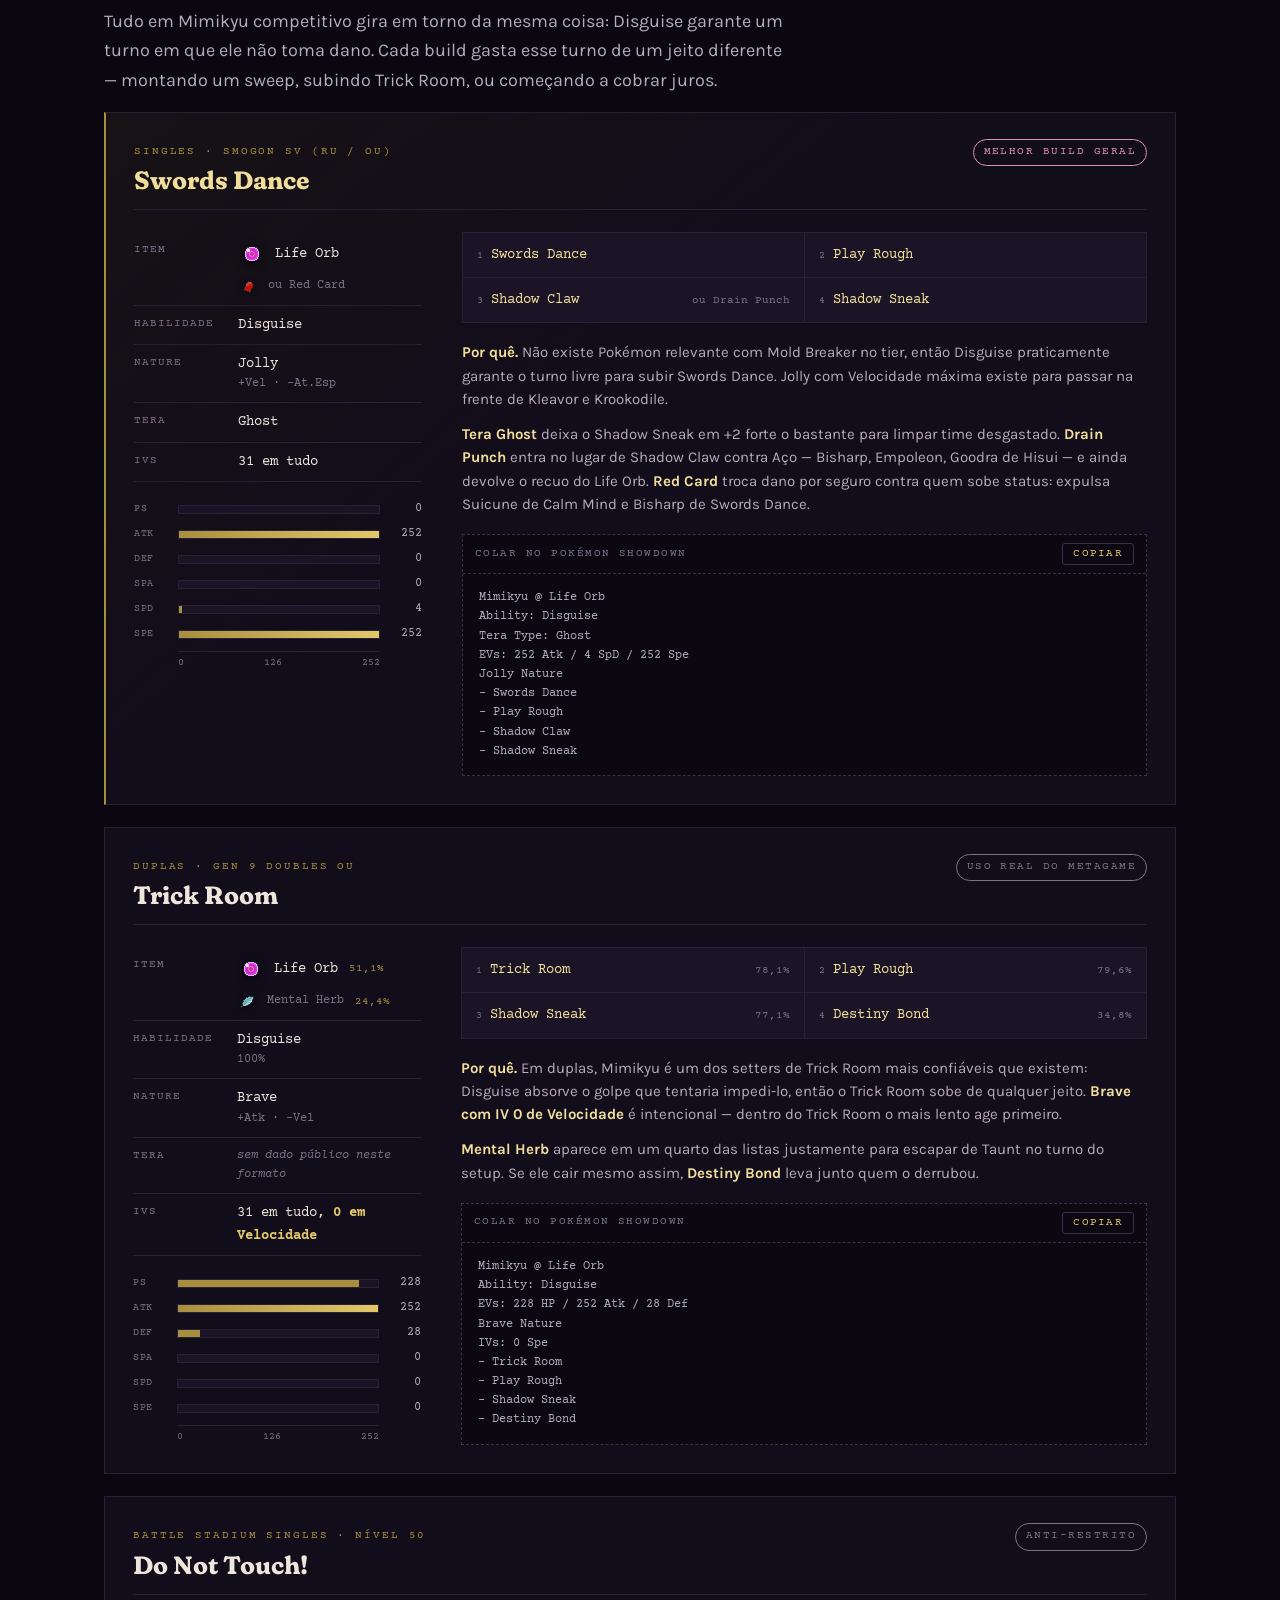
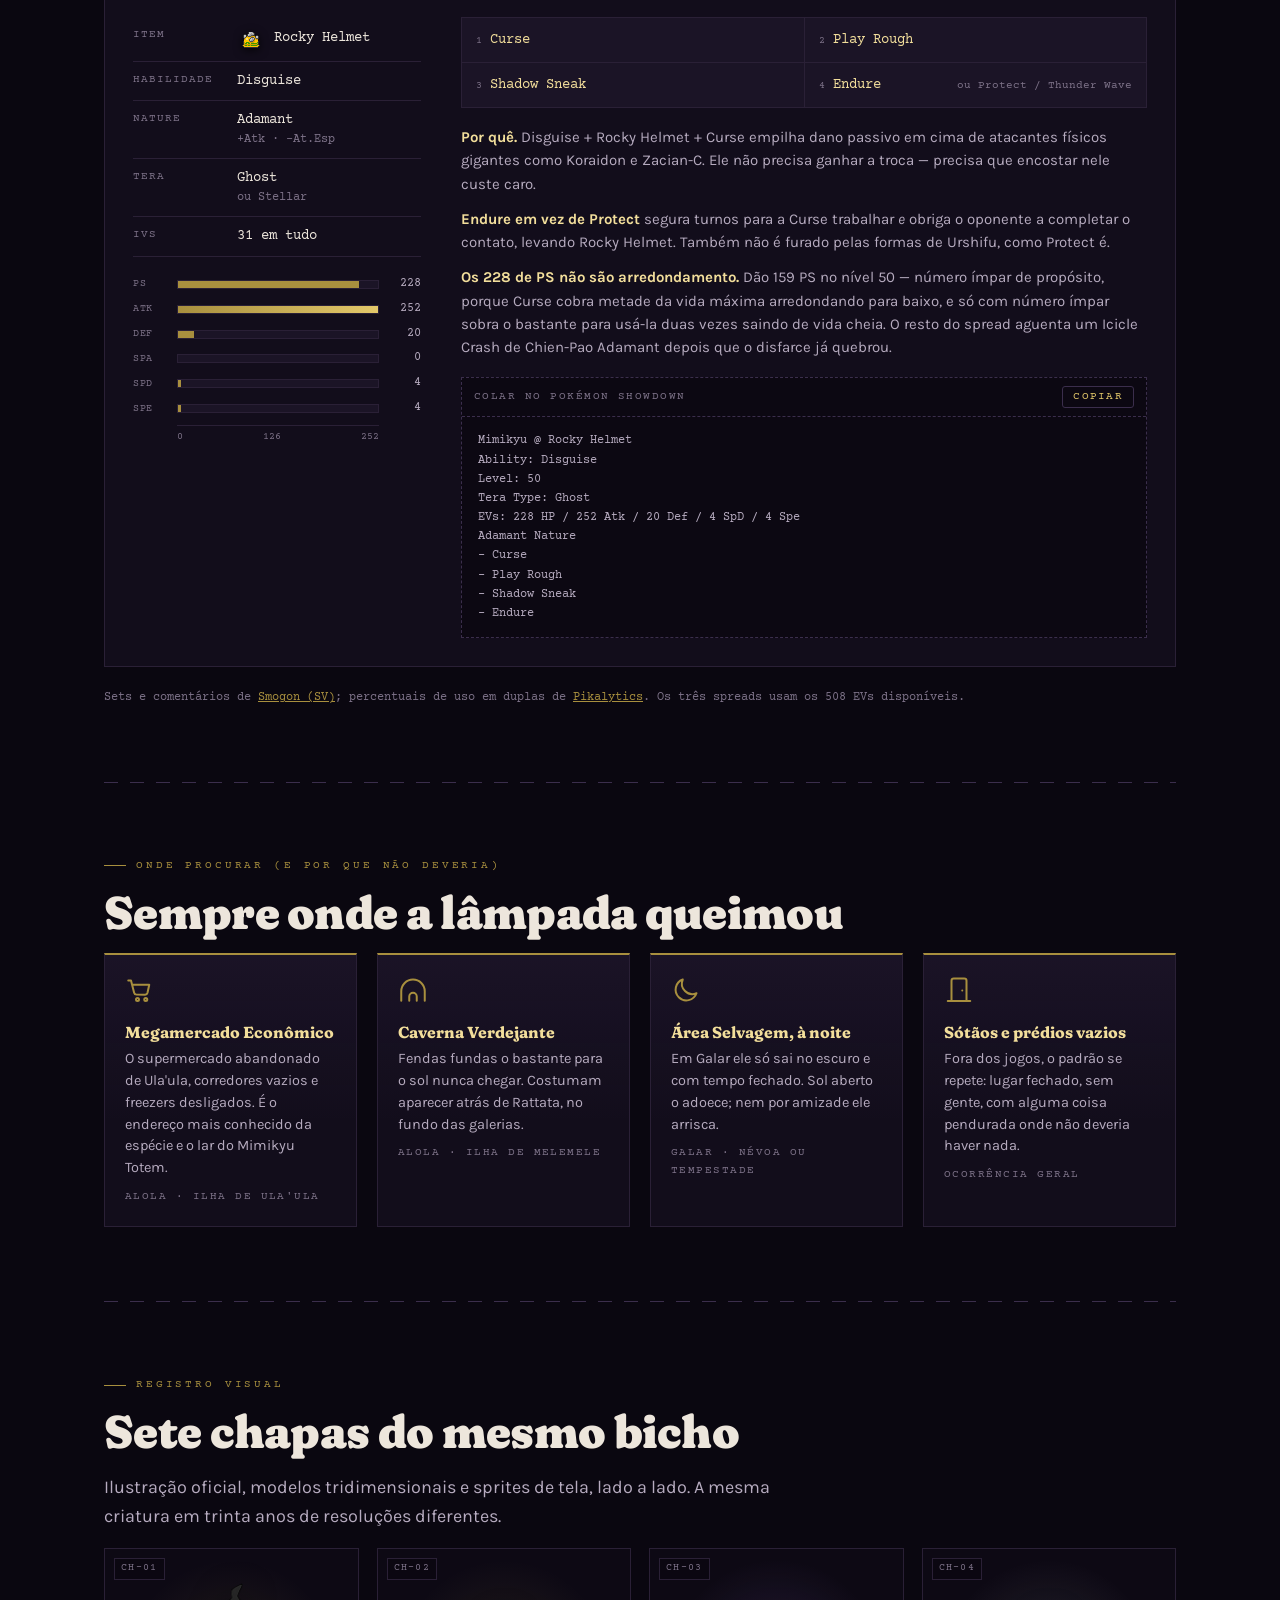
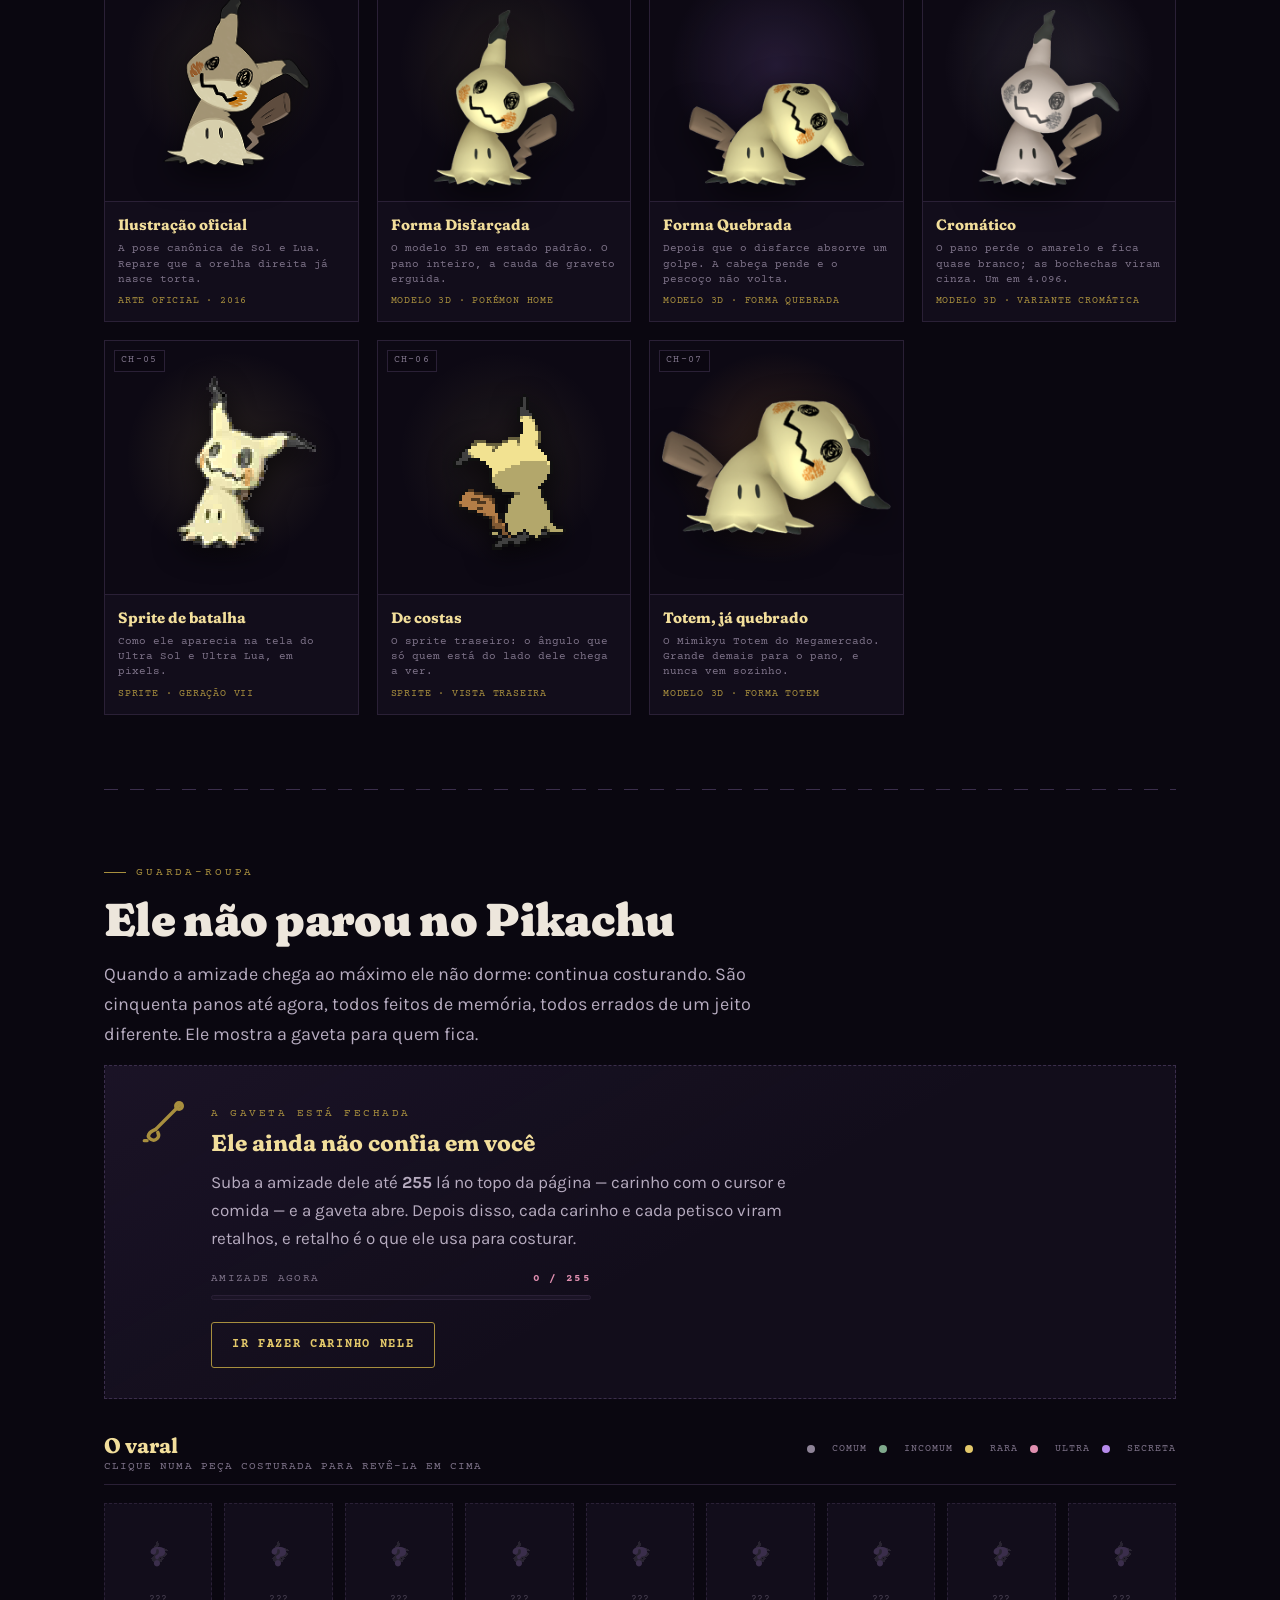
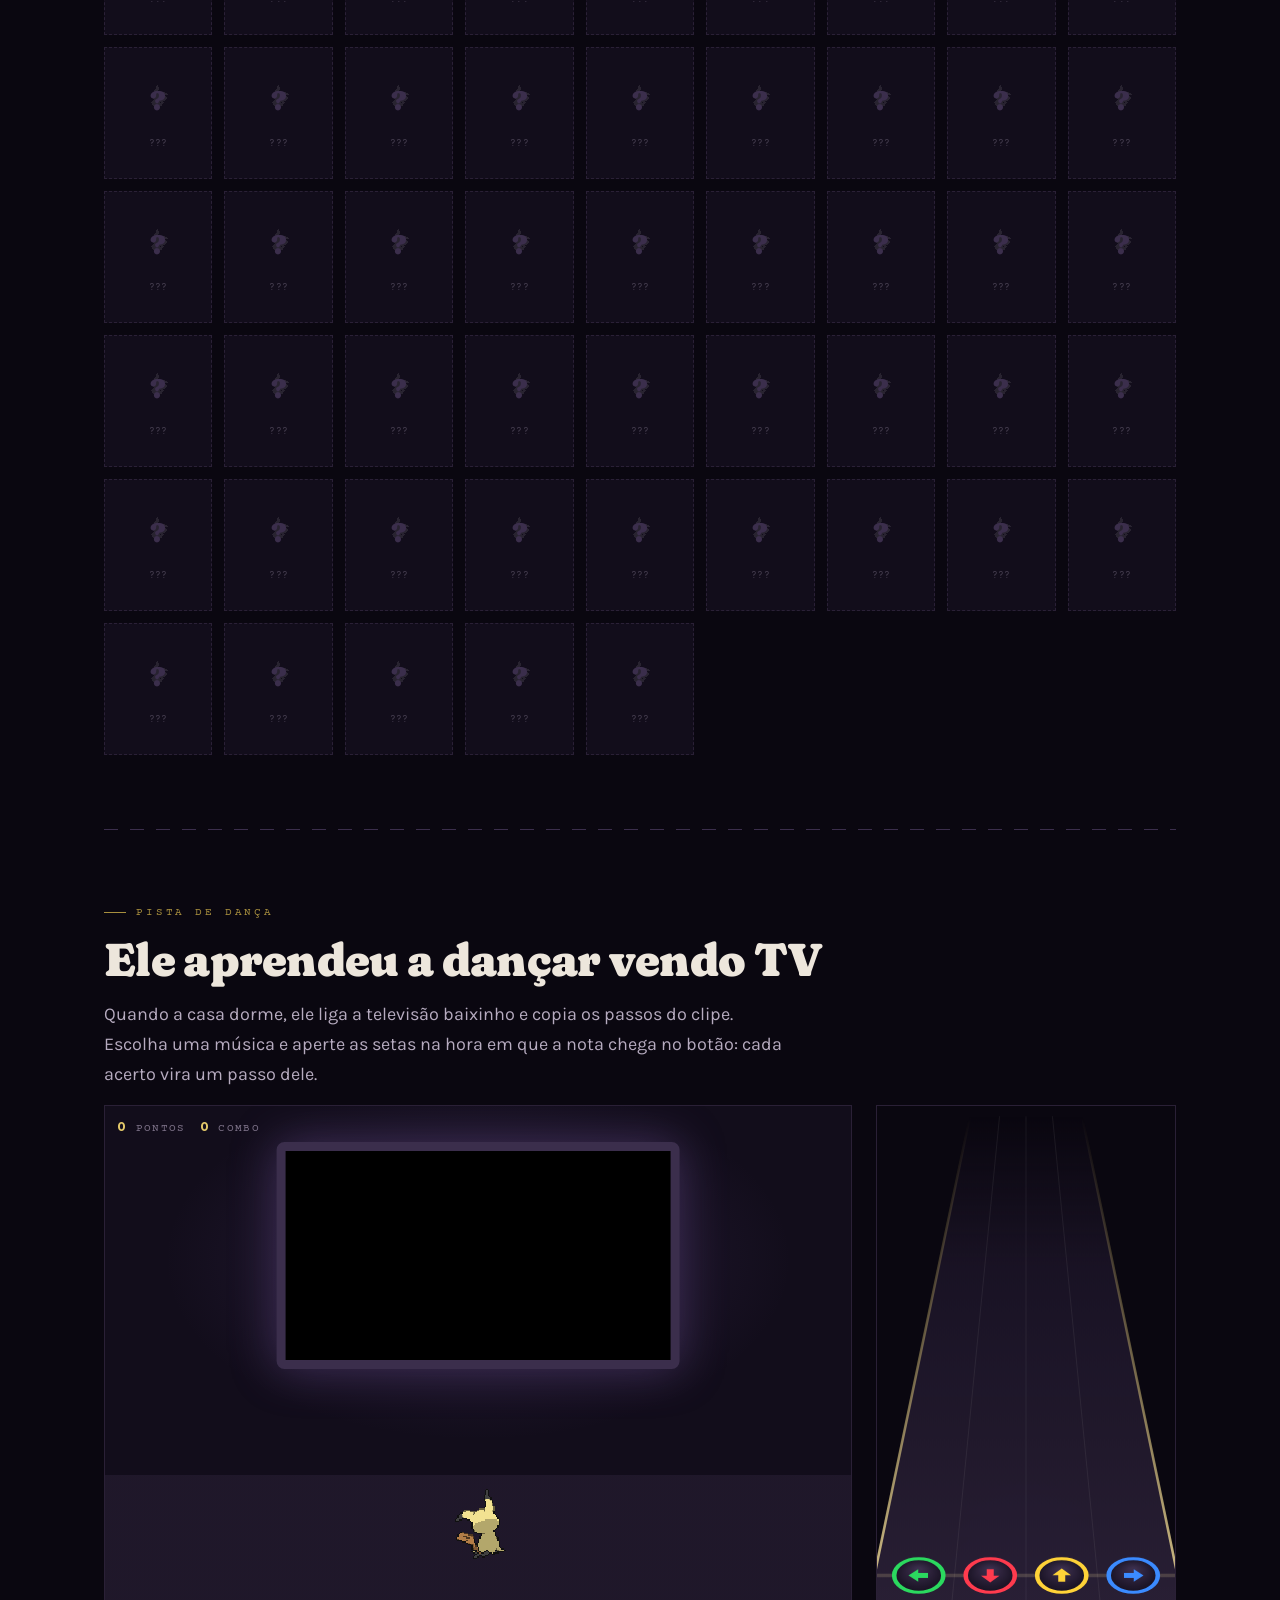
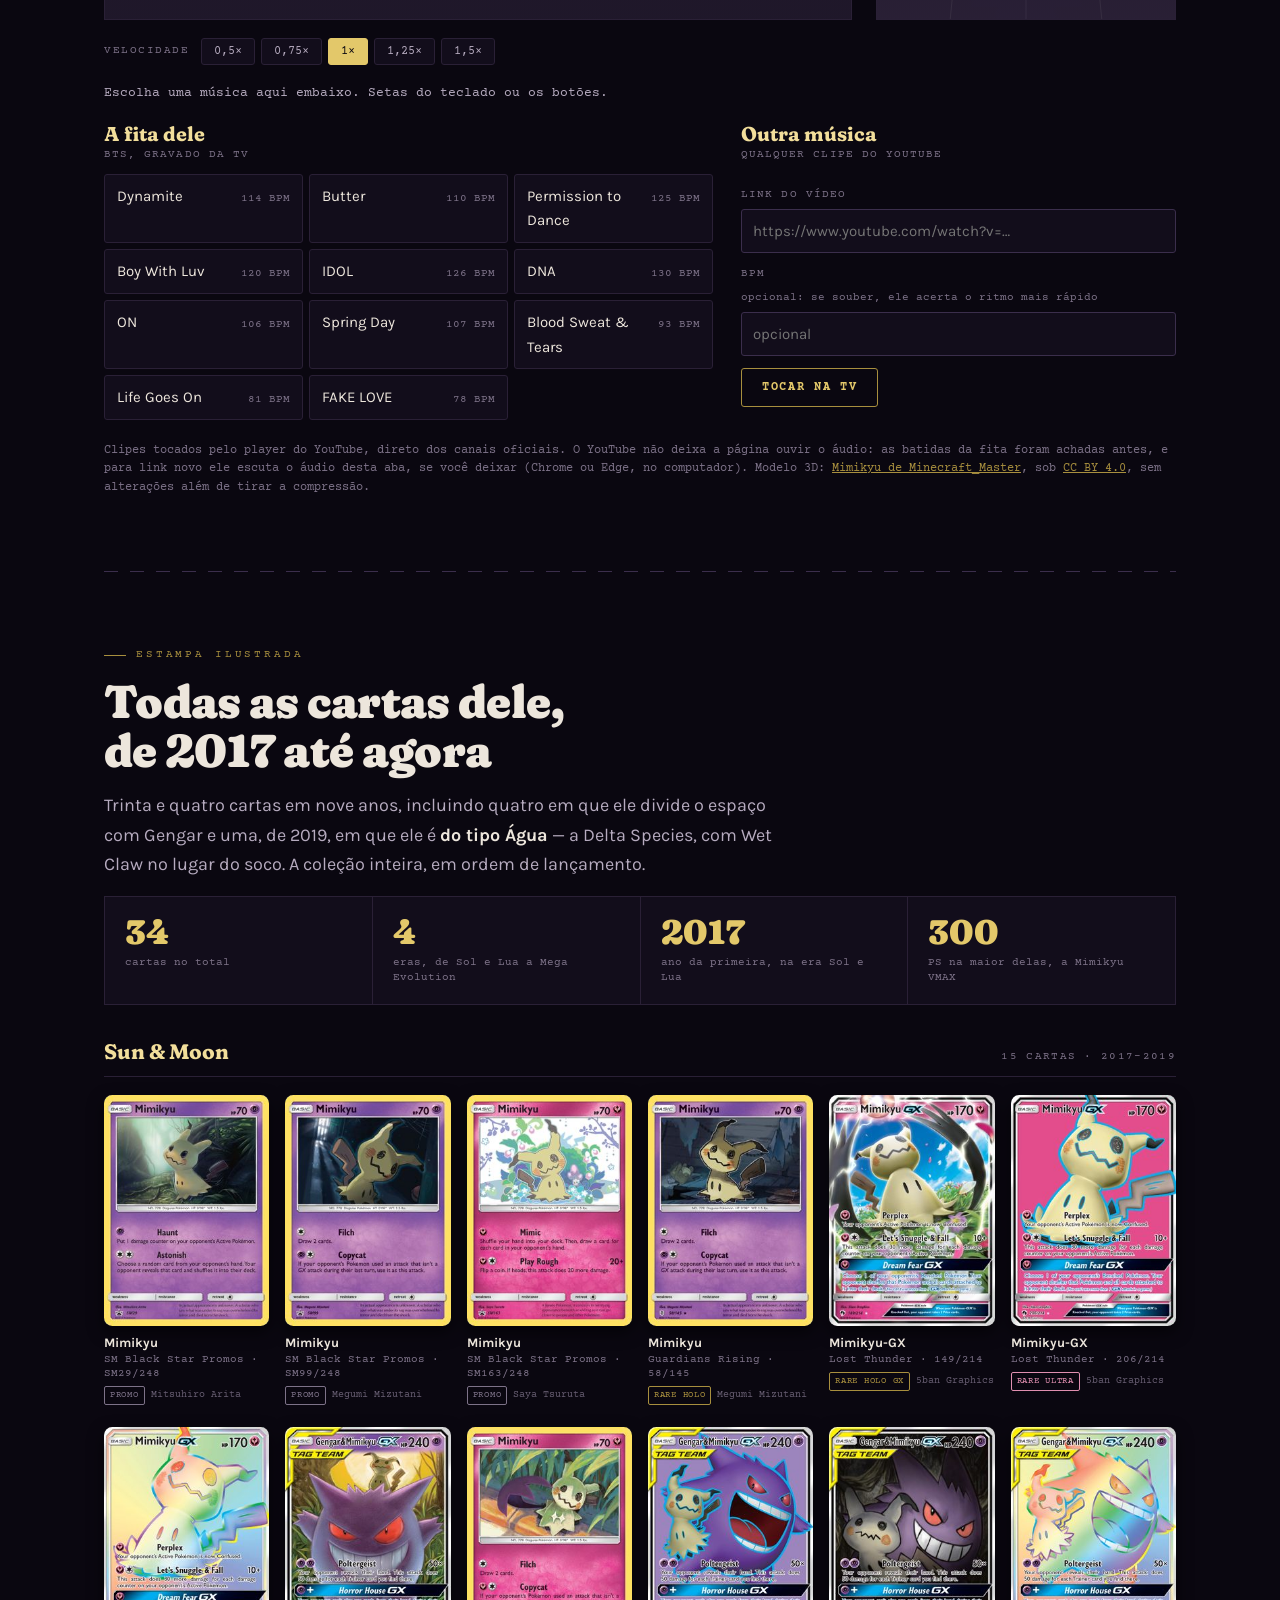
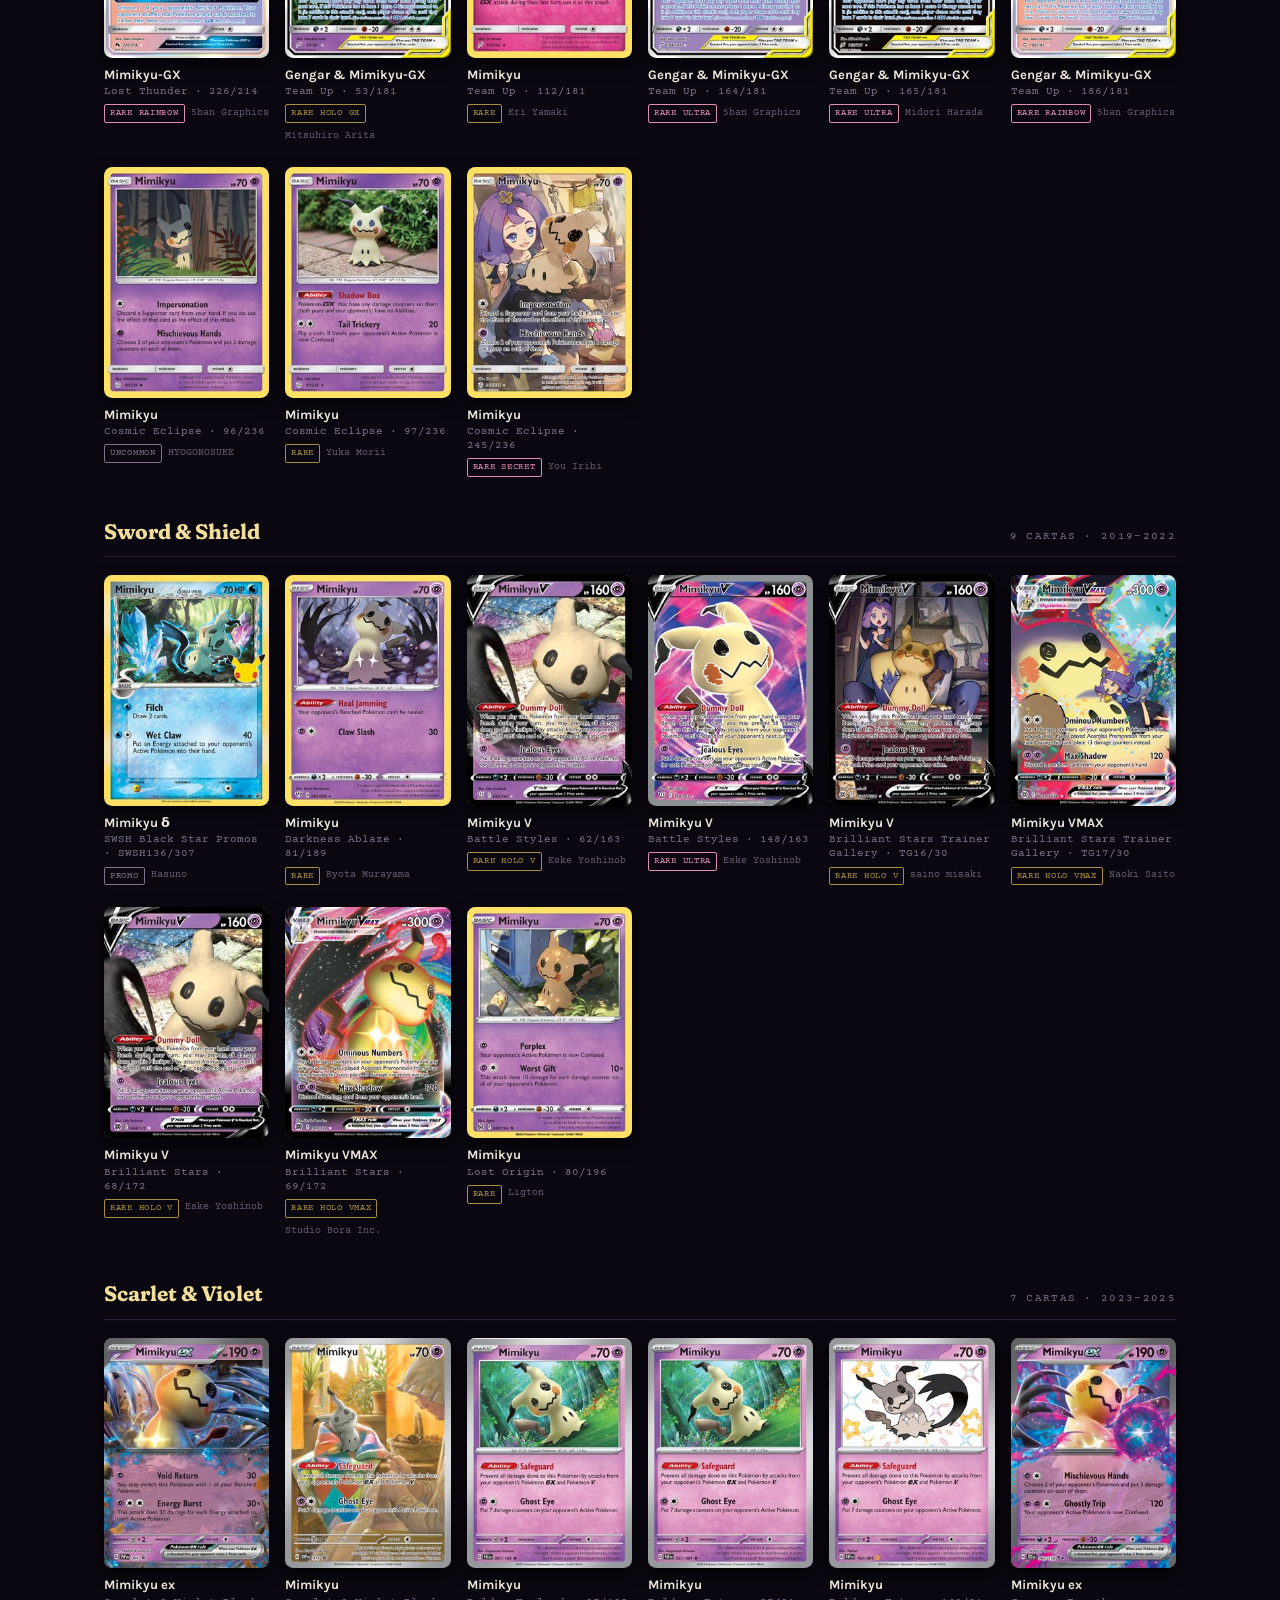
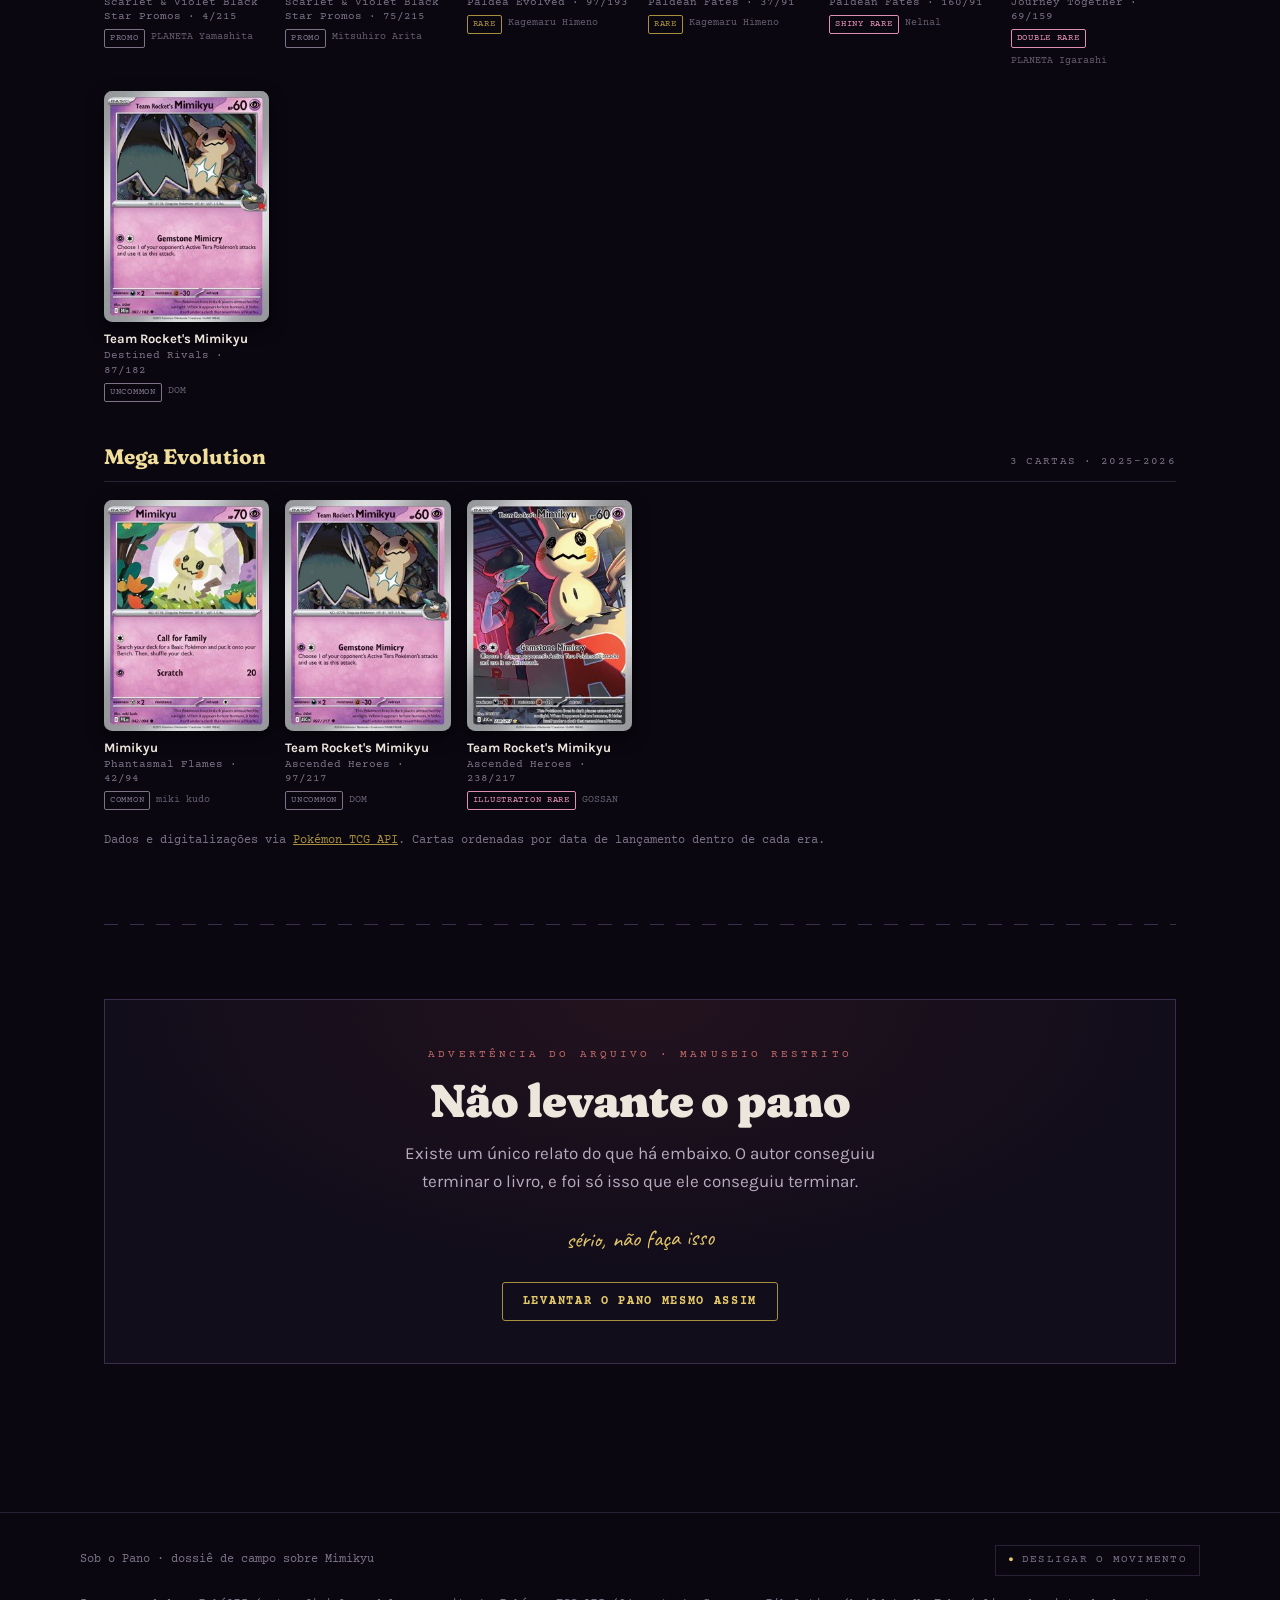
==== commit b2a0b5b9: "Danca no celular: tela cheia, deitado, iPhone e anuncio antes do clipe No celular o jogo ficava espr" ====
--- a/index.html
+++ b/index.html
@@ -978,8 +978,18 @@
       <h2>Ele aprendeu a dançar vendo TV</h2>
       <p class="intro">Quando a casa dorme, ele liga a televisão baixinho e copia os passos do clipe. Escolha uma música e aperte as setas na hora em que a nota chega no botão: cada acerto vira um passo dele.</p>
 
+      <!-- só no celular: lá o jogo abre numa tela só dele, em vez de espremido aqui -->
+      <button type="button" class="botao rt-abrir" id="rt-abrir">Abrir a pista de dança</button>
+
       <!-- tabindex: é para cá que o foco volta quando alguém clica na TV -->
-      <div class="rt" id="rt" tabindex="-1">
+      <div class="rt" id="rt" tabindex="-1" aria-label="Pista de dança">
+        <!-- só na tela cheia do celular -->
+        <div class="rt-topo">
+          <span class="rt-titulo" aria-hidden="true">Pista de dança</span>
+          <button type="button" class="rt-voltar" id="rt-voltar">&larr; Escolher música</button>
+          <button type="button" class="rt-sair" id="rt-sair">Sair da dança &times;</button>
+        </div>
+
         <div class="rt-palco" id="rt-palco">
           <div class="rt-tv"><div id="rt-video"></div></div>
           <!-- só até o 3D descer -->
--- a/css/ritmo.css
+++ b/css/ritmo.css
@@ -58,8 +58,11 @@
   position: relative;   /* posicionado, para pintar por cima do canvas */
   display: grid; grid-template-columns: repeat(4, 1fr); gap: 8px; padding: 0 10px 12px;
 }
+/* no iPhone o toque pinta um flash cinza por cima de botão: aqui ele cobriria o traste */
+.rt-seta, .rt-topo button, .rt-lista button, .rt-veloc button, .rt-abrir { -webkit-tap-highlight-color: transparent; }
 /* o botão é só a área de toque e o foco; o traste que se vê é o do canvas */
 .rt-seta {
+  -webkit-user-select: none; -webkit-touch-callout: none;   /* segurar o traste não abre menu de copiar */
   aspect-ratio: 1; border-radius: 50%;
   border: 0; background: transparent; color: transparent;
   font-size: 24px; line-height: 1; cursor: pointer;
@@ -85,6 +88,68 @@
 :root.com-movimento .rt-nota.pop { animation: rt-pop .3s ease-out; }
 @keyframes rt-pop { from { transform: scale(1.35); opacity: .3; } }
 
+/* ---------- no celular: a dança abre numa tela só dela ----------
+   O mesmo #rt, com outra roupa: primeiro a escolha da música, depois o close
+   do Mimikyu com a pista embaixo, perto dos polegares. */
+.rt-abrir, .rt-topo { display: none; }
+/* celular é a tela estreita, e também a de toque deitada, baixa demais para o jogo na página */
+@media (max-width: 760px), (max-height: 520px) and (pointer: coarse) {
+  .rt-abrir { display: inline-block; }
+  .rt:not(.rt-tela) { display: none; }
+}
+html.rt-travado, html.rt-travado body { overflow: hidden; }
+.rt.rt-tela {
+  position: fixed; inset: 0; z-index: 60;
+  display: flex; flex-direction: column; gap: 10px;
+  padding: 10px 12px max(12px, env(safe-area-inset-bottom));
+  background: var(--breu); overflow-y: auto;
+  overscroll-behavior: contain;   /* no iPhone a rolagem daqui arrastava a página de trás */
+}
+.rt-tela .rt-topo { display: flex; justify-content: space-between; gap: 8px; order: -2; }
+.rt-topo button {
+  font-family: var(--dados); font-size: 12px; letter-spacing: .08em; text-transform: uppercase;
+  color: var(--tinta); background: var(--cripta); border: 1px solid var(--borda-forte);
+  border-radius: var(--raio); padding: 10px 14px; cursor: pointer;
+}
+.rt-topo .rt-sair { color: var(--pano); border-color: var(--pano-fundo); }
+.rt-titulo {
+  align-self: center;
+  font-family: var(--display); font-variation-settings: "SOFT" 100, "WONK" 1;
+  font-weight: 900; font-size: 20px; color: var(--pano-claro);
+}
+/* na escolha o canto esquerdo é o título; dançando, é o caminho de volta */
+.rt-tela.rt-escolhendo .rt-voltar, .rt-tela.rt-dancando .rt-titulo { display: none; }
+/* as cinco velocidades numa linha só, o rótulo em cima */
+.rt-tela .rt-veloc span { flex-basis: 100%; }
+.rt-tela .rt-veloc button { flex: 1; padding: 8px 0; }
+.rt-tela.rt-escolhendo .rt-palco, .rt-tela.rt-escolhendo .rt-pista { display: none; }
+.rt-tela.rt-dancando .rt-menu, .rt-tela.rt-dancando .rt-veloc { display: none; }
+.rt-tela.rt-dancando .rt-estado { order: -1; font-size: 12px; }
+.rt-tela.rt-dancando .rt-palco { flex: 1 1 42%; min-height: 0; aspect-ratio: auto; }
+.rt-tela.rt-dancando .rt-pista { flex: 1 1 58%; min-height: 0; }
+/* no close a TV vai para o canto e o placar para o outro: o palco é dele */
+.rt-tela .rt-tv { top: 10px; left: 10px; transform: none; width: 46%; border-width: 6px; }
+.rt-tela .rt-hud { left: auto; right: 12px; flex-direction: column; align-items: flex-end; gap: 2px; }
+/* o Safari do iPhone barra o autoplay: a TV vem para o meio, grande, pedindo o toque */
+.rt-tela.rt-tv-esperando .rt-tv {
+  top: 50%; left: 50%; transform: translate(-50%, -50%); width: 80%; z-index: 2;
+  box-shadow: 0 0 0 3px var(--pano), 0 0 46px rgba(227, 200, 106, .5);
+}
+
+/* deitado: o Mimikyu à esquerda, a pista à direita, os botões numa faixa fina em cima */
+@media (orientation: landscape) and (max-height: 520px) {
+  .rt-tela.rt-dancando {
+    display: grid; grid-template-columns: minmax(0, 1fr) minmax(0, 1fr);
+    grid-template-rows: auto auto minmax(0, 1fr); gap: 6px 12px;
+    padding: 6px max(12px, env(safe-area-inset-right)) 8px max(12px, env(safe-area-inset-left));
+  }
+  .rt-tela.rt-dancando .rt-topo, .rt-tela.rt-dancando .rt-estado { grid-column: 1 / -1; }
+  .rt-tela.rt-dancando .rt-palco { grid-column: 1; grid-row: 3; }
+  .rt-tela.rt-dancando .rt-pista { grid-column: 2; grid-row: 3; }
+  .rt-tela.rt-dancando .rt-estado { font-size: 11px; line-height: 1.4; }
+  .rt-tela .rt-topo button { padding: 6px 12px; font-size: 11px; }
+}
+
 /* ---------- velocidade ---------- */
 .rt-veloc { grid-column: 1 / -1; display: flex; flex-wrap: wrap; align-items: center; gap: 6px; }
 .rt-veloc span {
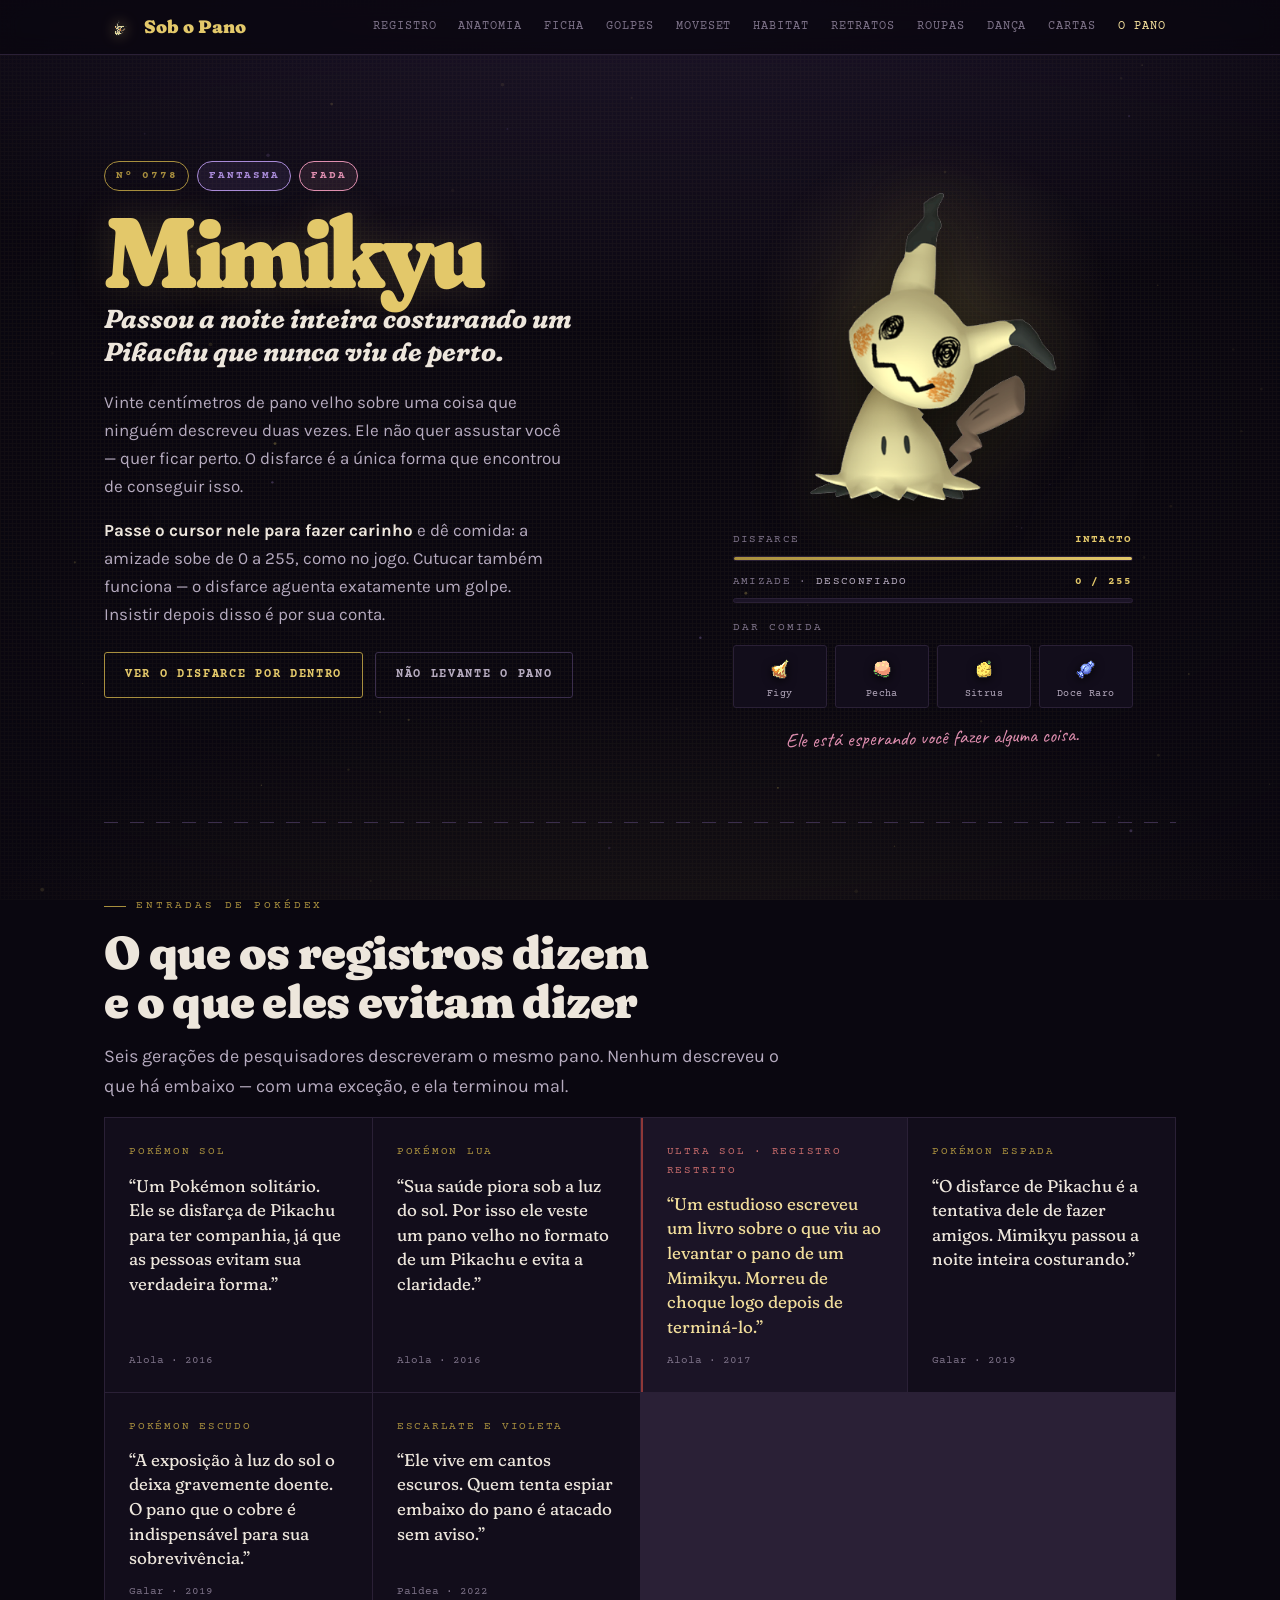
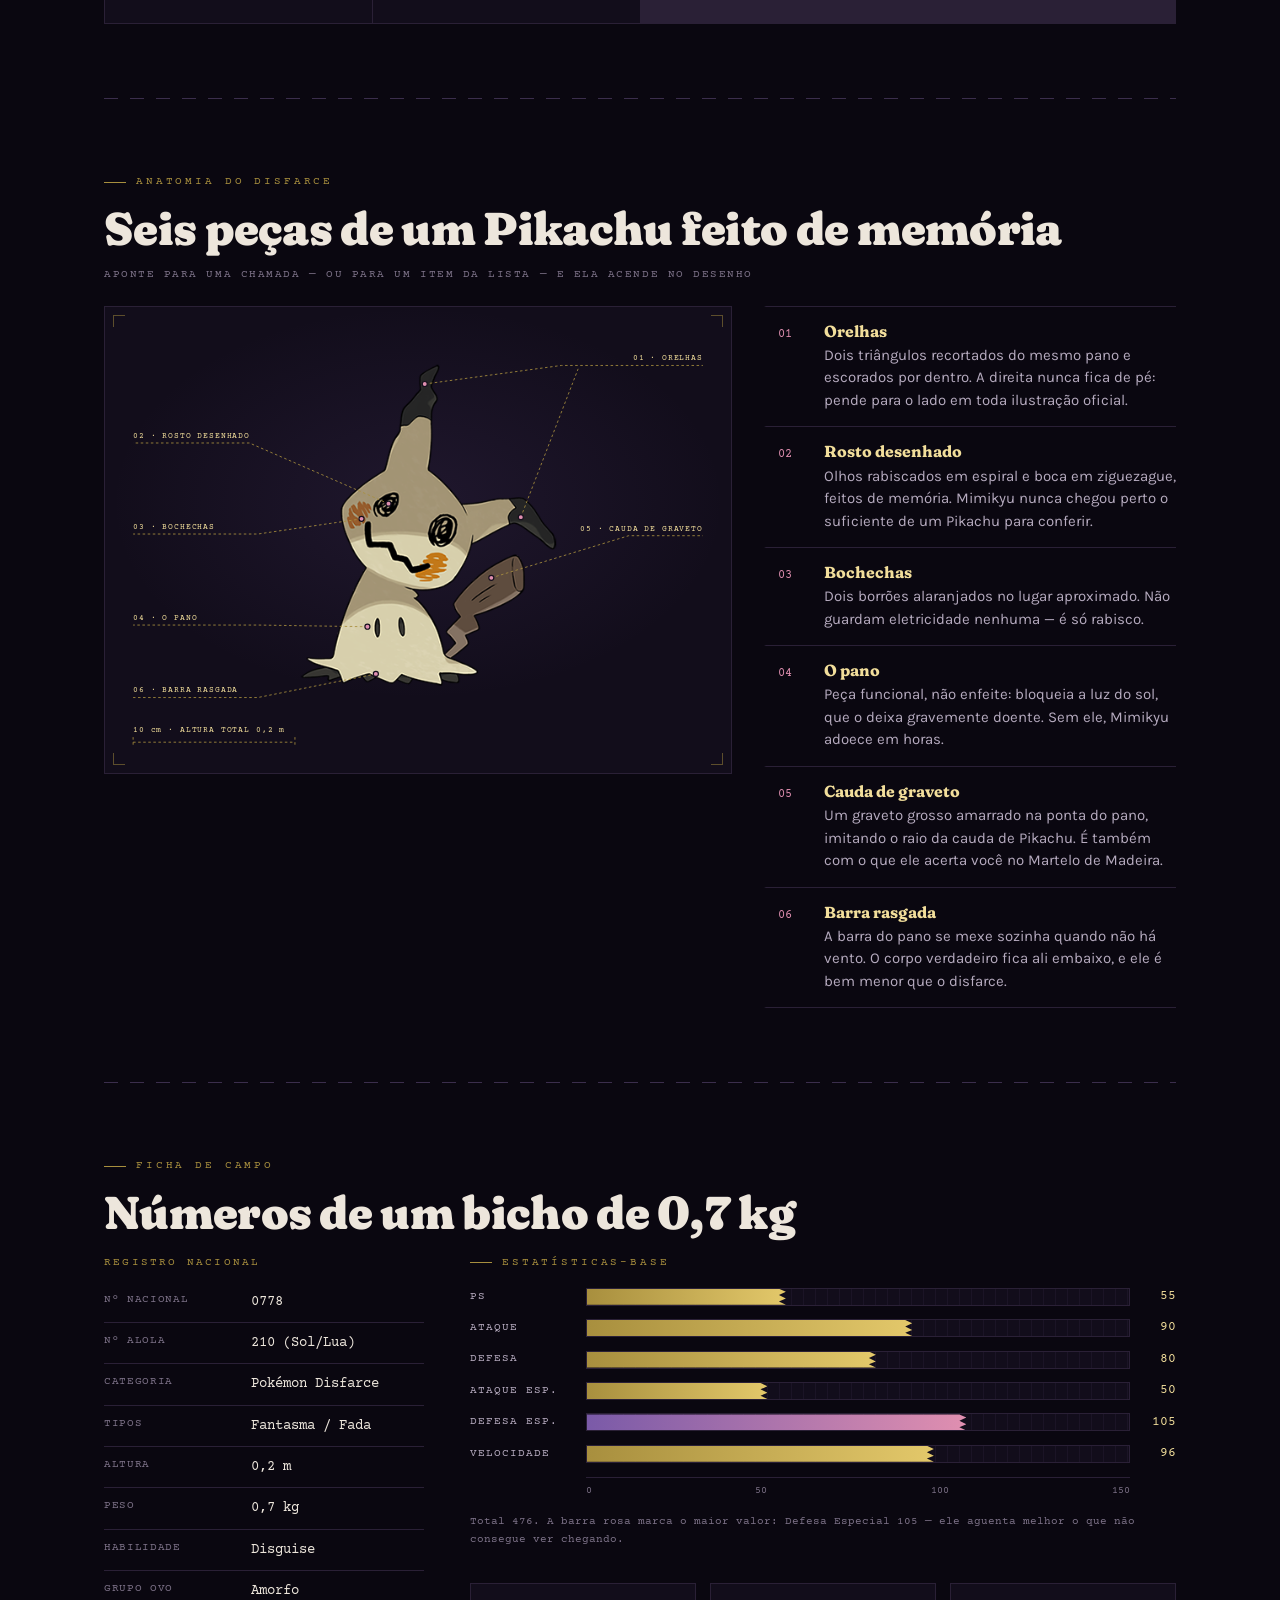
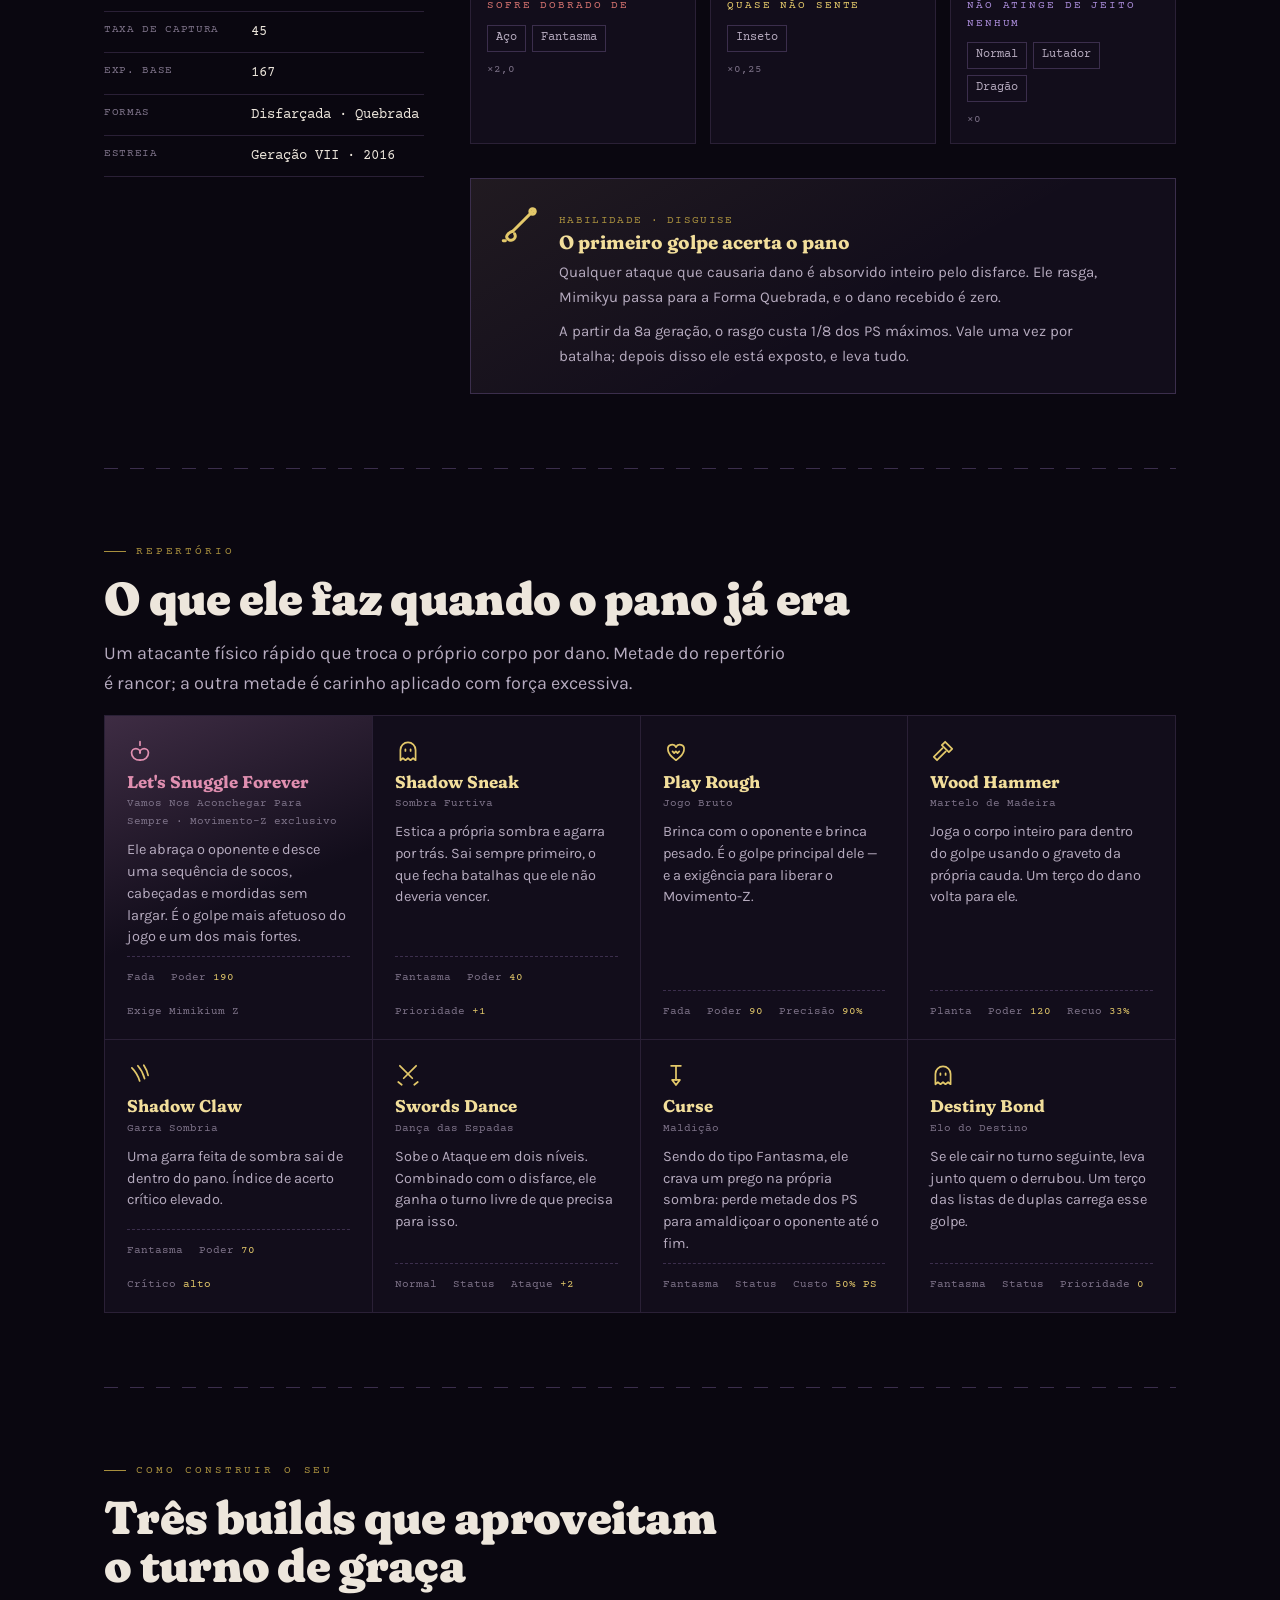
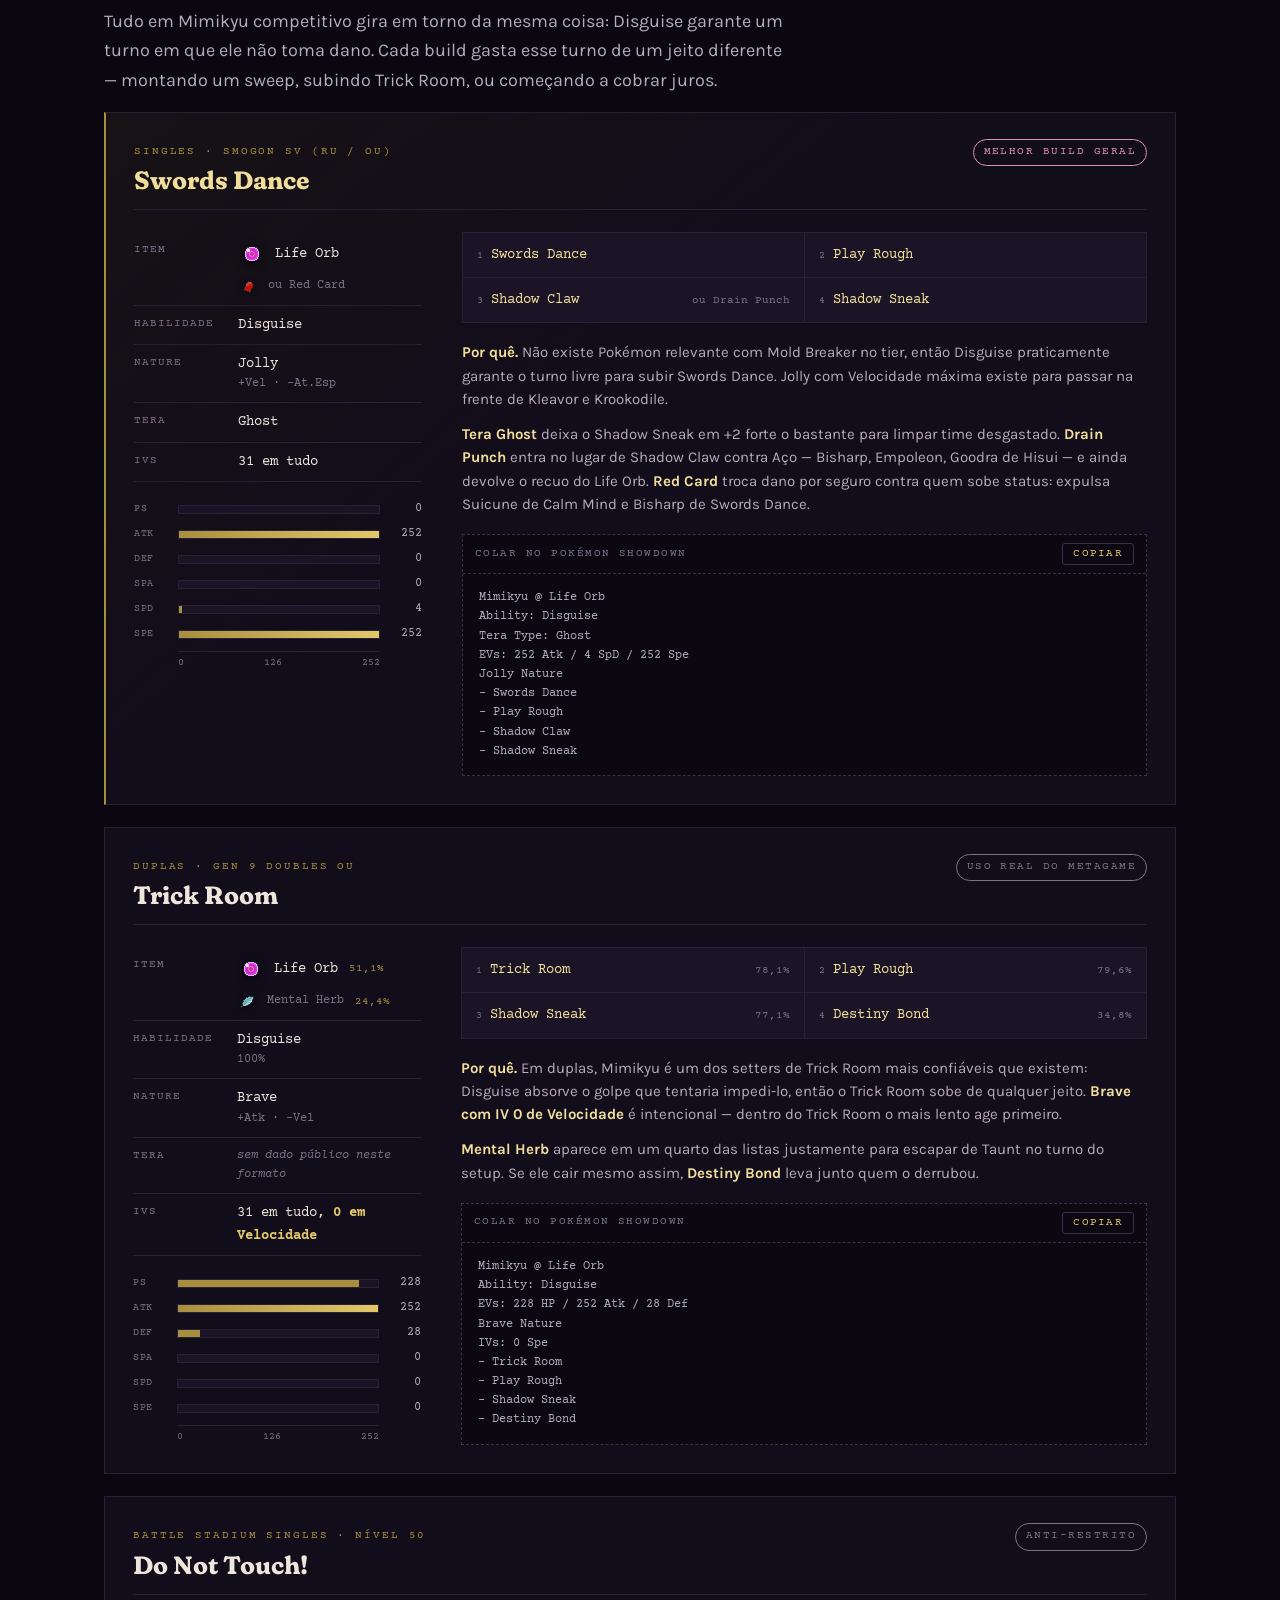
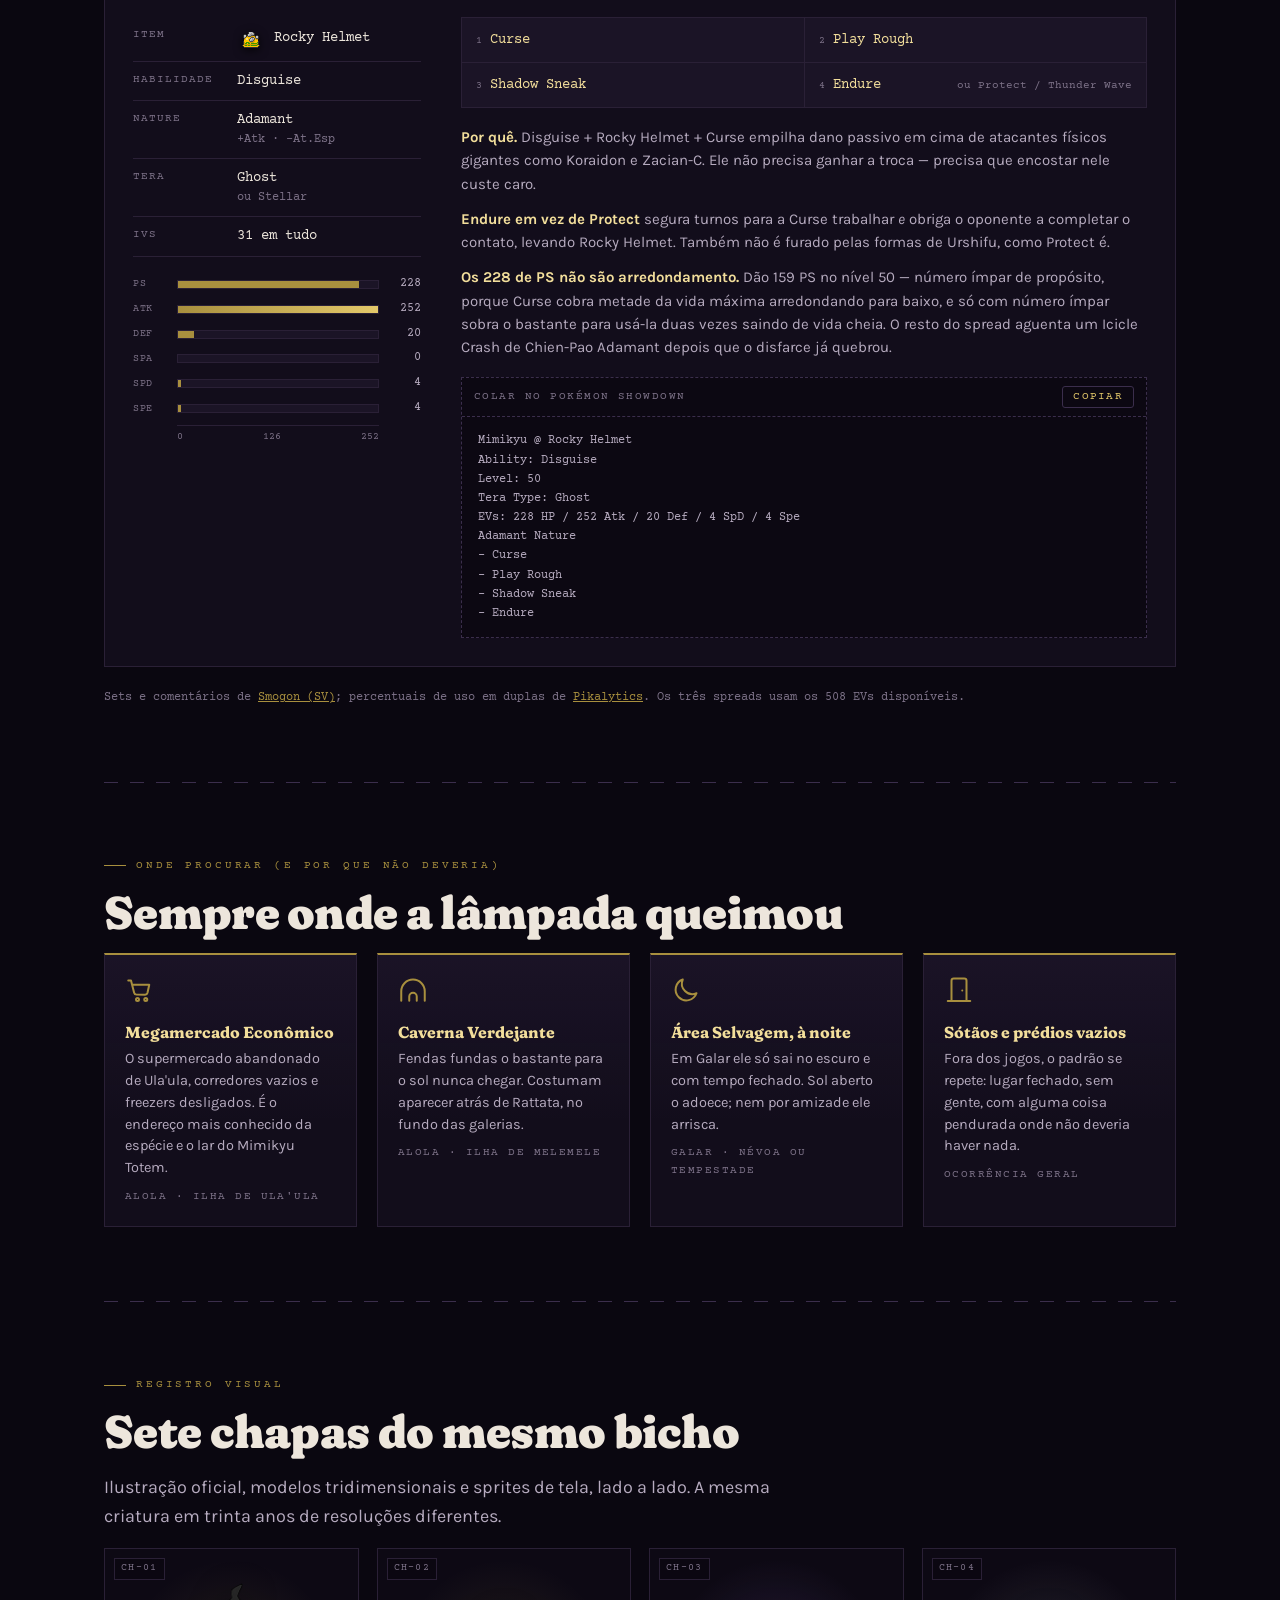
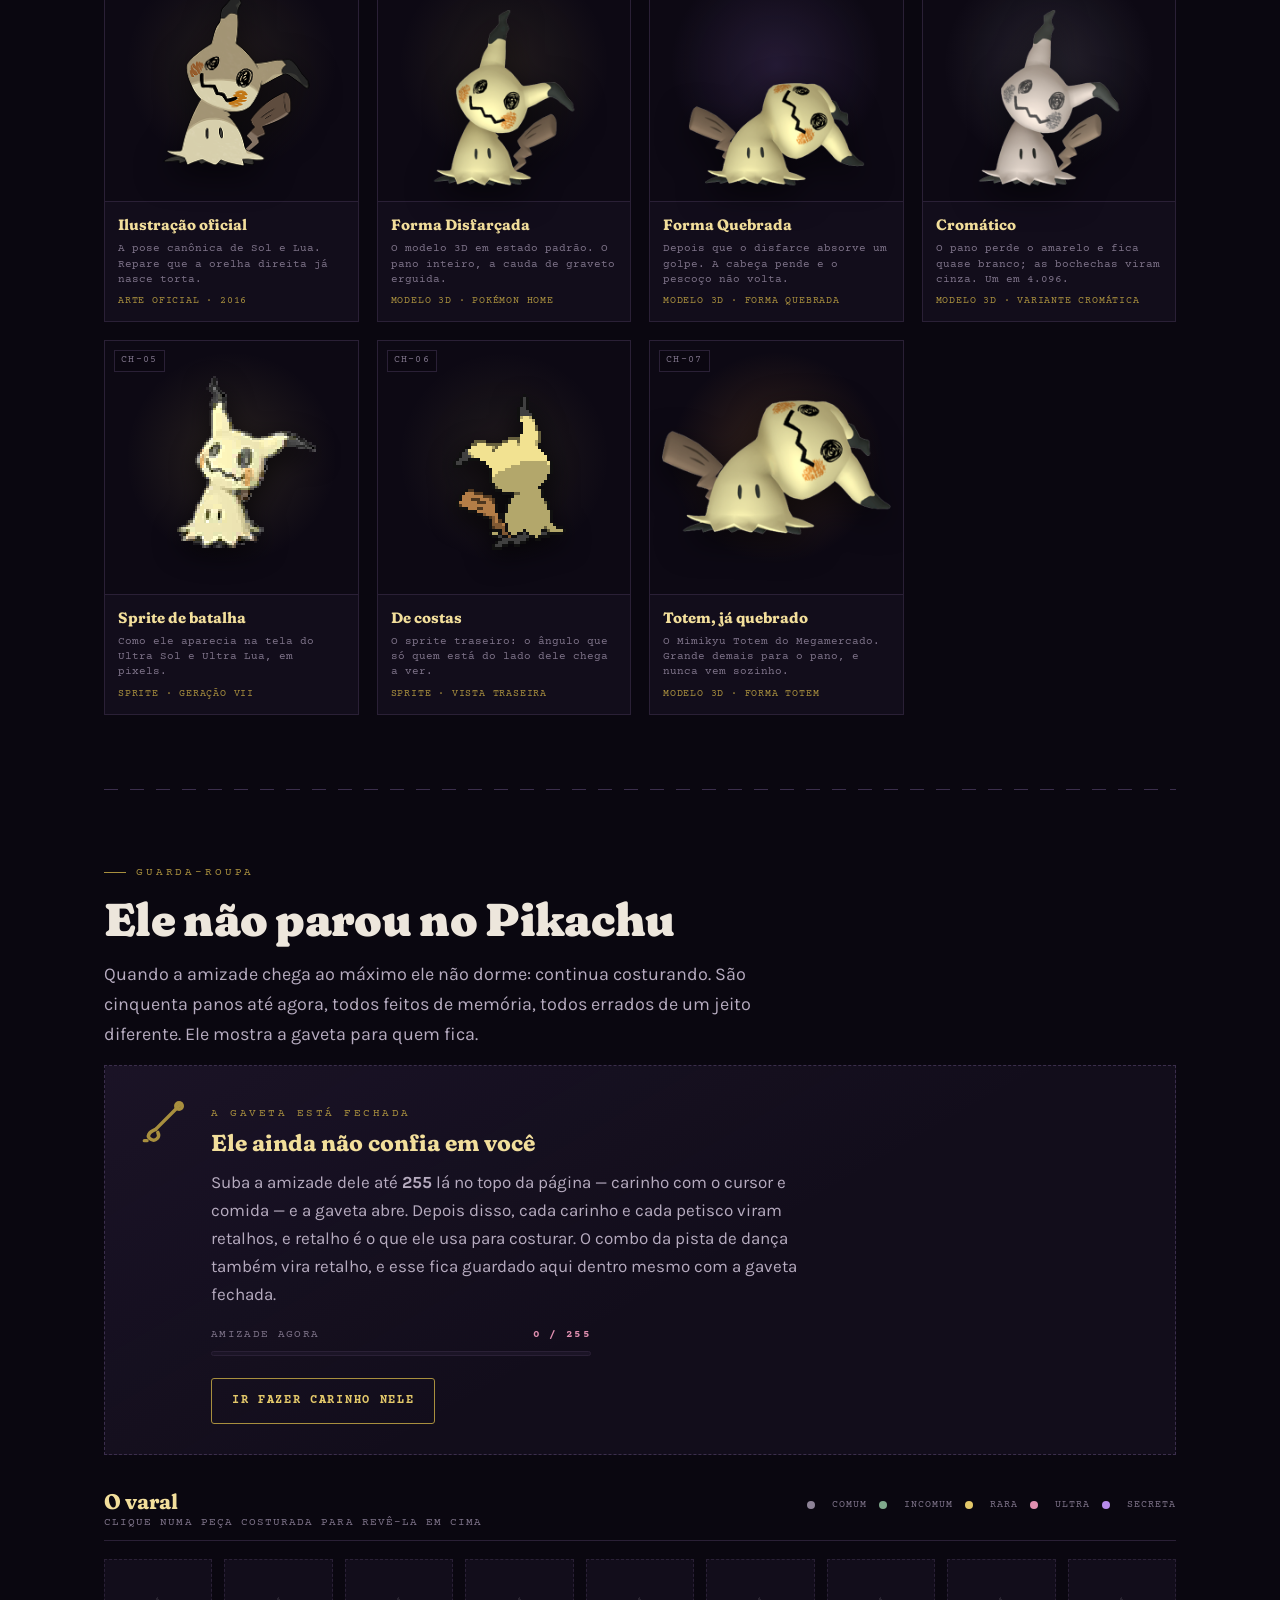
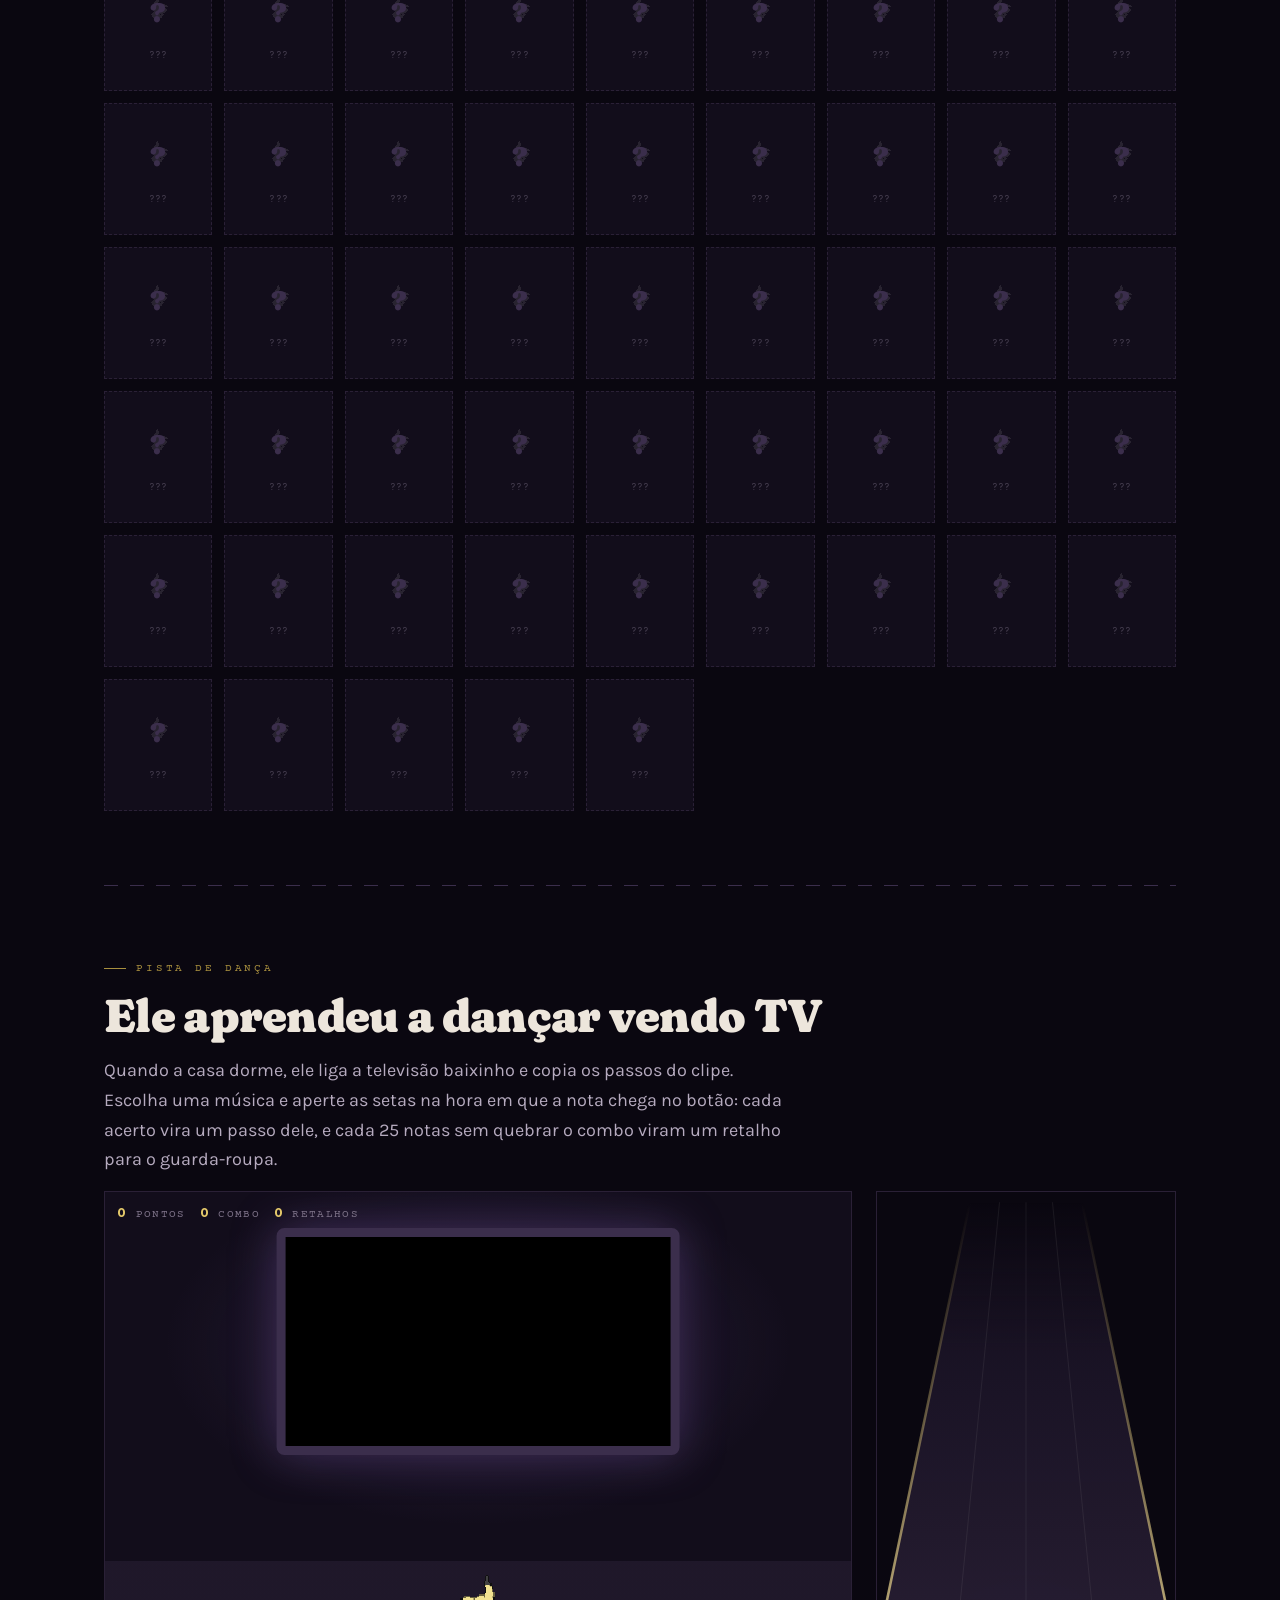
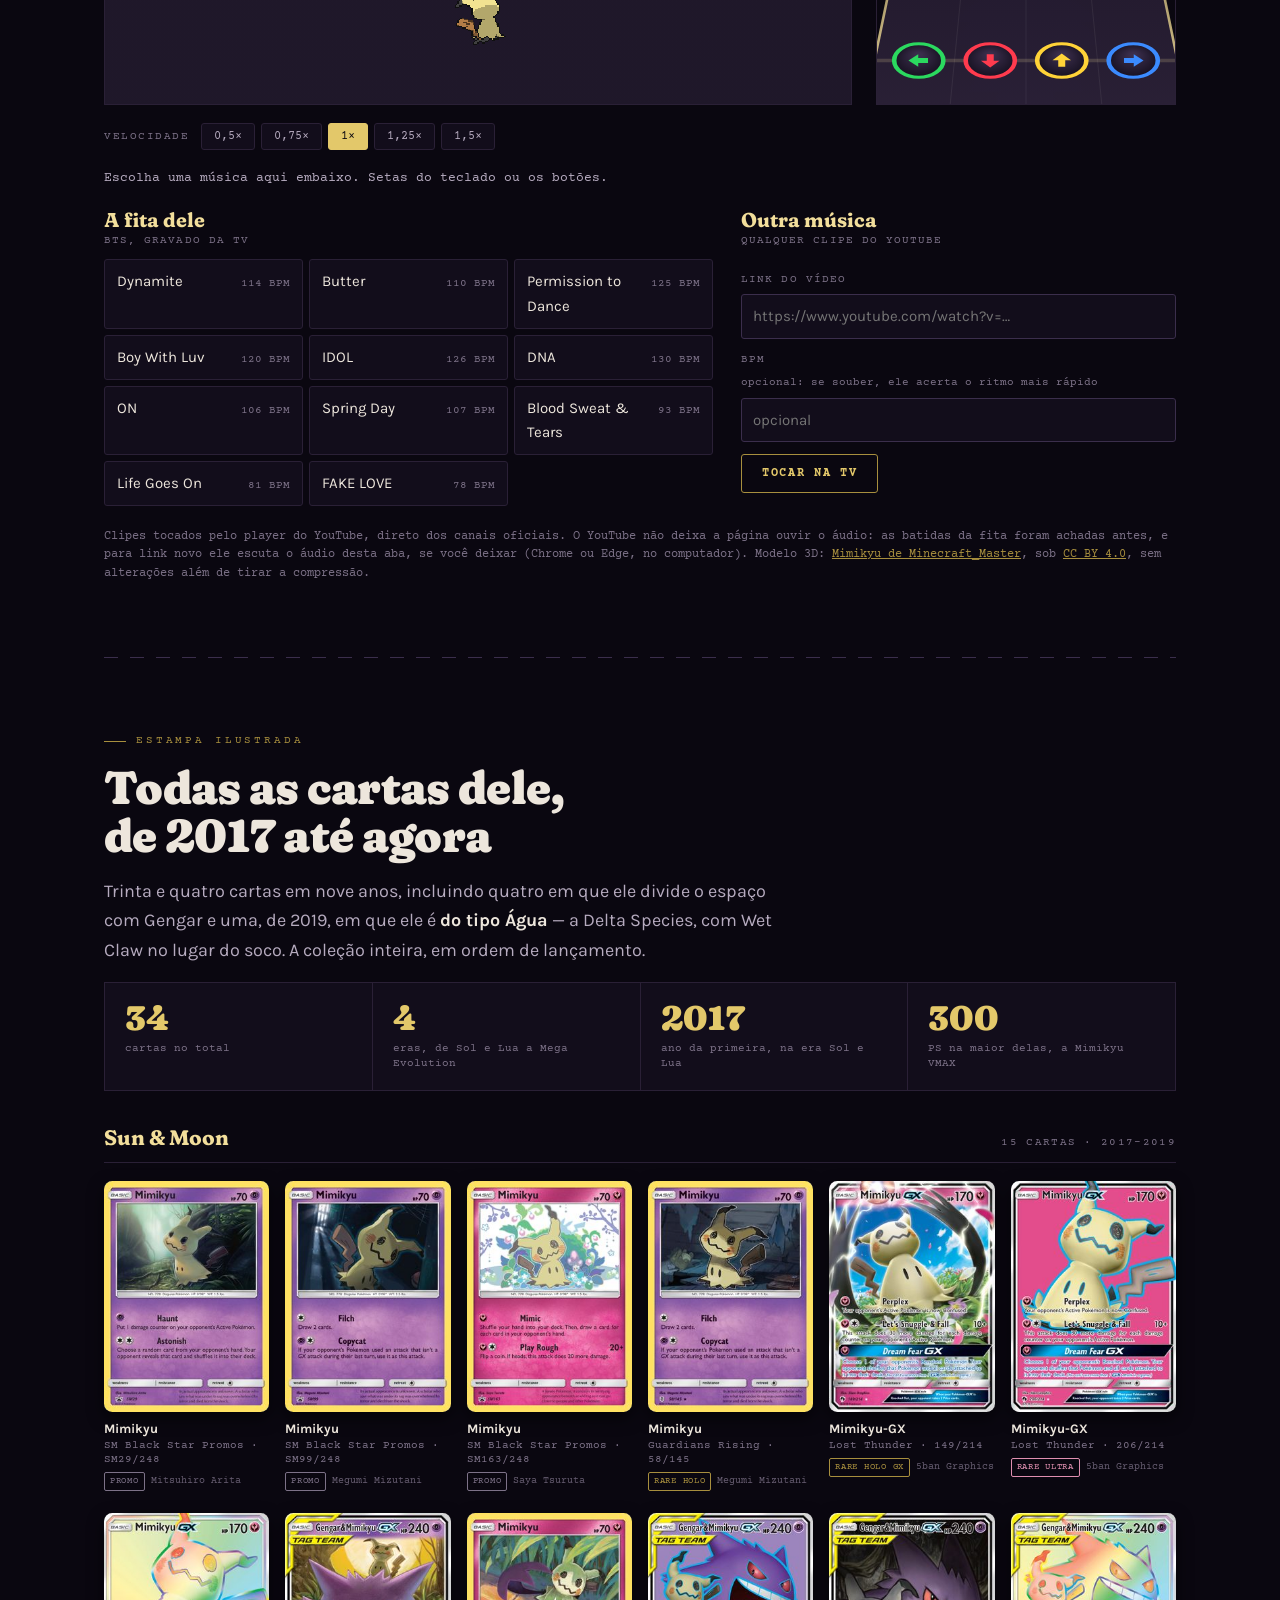
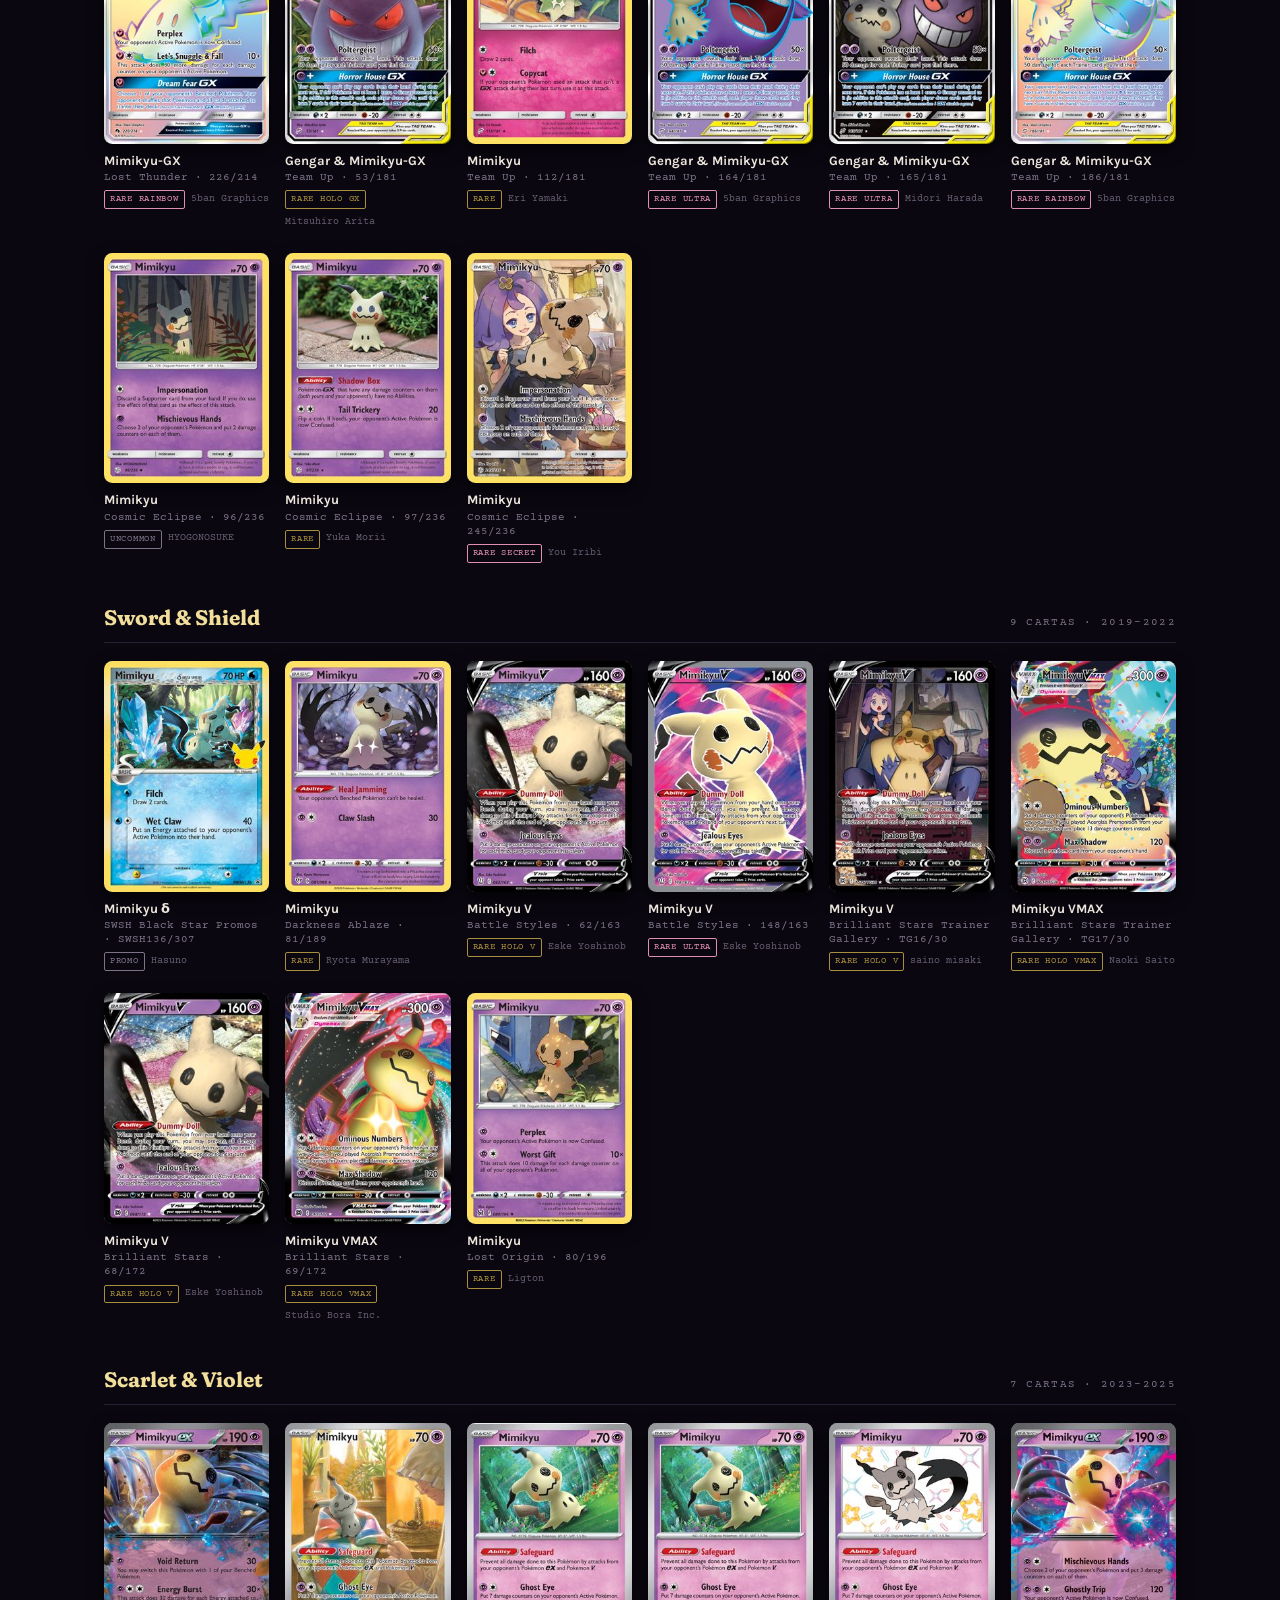
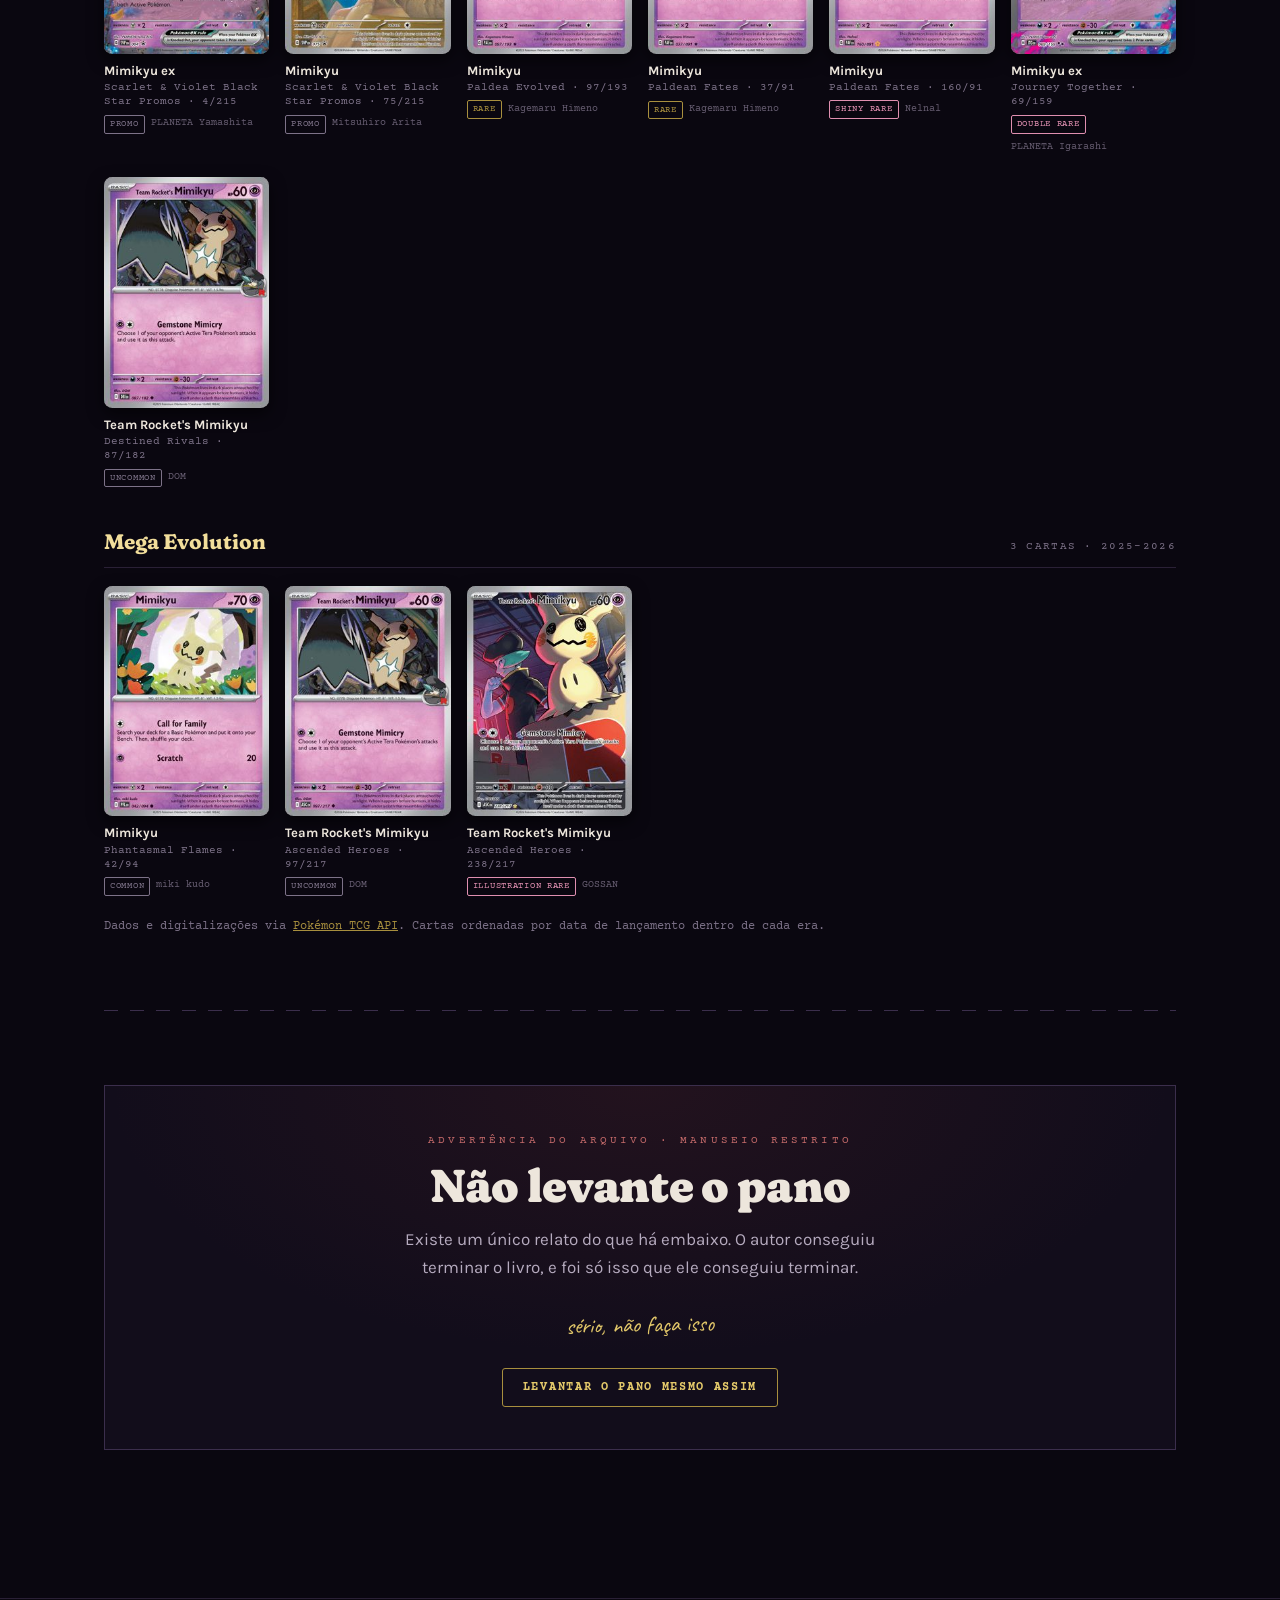
==== commit c054da07: "A pista de danca paga retalho para o guarda-roupa Cada 25 notas de combo viram um retalho, como cada" ====
--- a/index.html
+++ b/index.html
@@ -911,7 +911,7 @@
           <div>
             <span class="gr-selo">A gaveta está fechada</span>
             <h3>Ele ainda não confia em você</h3>
-            <p>Suba a amizade dele até <b>255</b> lá no topo da página — carinho com o cursor e comida — e a gaveta abre. Depois disso, cada carinho e cada petisco viram retalhos, e retalho é o que ele usa para costurar.</p>
+            <p>Suba a amizade dele até <b>255</b> lá no topo da página — carinho com o cursor e comida — e a gaveta abre. Depois disso, cada carinho e cada petisco viram retalhos, e retalho é o que ele usa para costurar. O combo da pista de dança também vira retalho, e esse fica guardado aqui dentro mesmo com a gaveta fechada.</p>
             <div class="gr-prog">
               <div class="gr-prog-linha"><span>Amizade agora</span><b id="gr-prog-valor">0 / 255</b></div>
               <div class="medidor-trilho"><div class="medidor-barra amizade" id="gr-prog-barra" style="width:0%"></div></div>
@@ -936,7 +936,7 @@
           <div class="gr-painel">
             <div class="gr-retalhos">
               <b id="gr-retalhos">0</b>
-              <span>retalhos<i>carinho e comida na amizade máxima viram retalho</i></span>
+              <span>retalhos<i>carinho e comida na amizade máxima viram retalho, e cada 25 de combo na pista de dança também</i></span>
             </div>
             <div class="gr-acoes">
               <button class="botao" id="gr-1">Costurar 1</button>
@@ -976,7 +976,7 @@
     <section class="faixa" id="danca">
       <p class="rotulo">Pista de dança</p>
       <h2>Ele aprendeu a dançar vendo TV</h2>
-      <p class="intro">Quando a casa dorme, ele liga a televisão baixinho e copia os passos do clipe. Escolha uma música e aperte as setas na hora em que a nota chega no botão: cada acerto vira um passo dele.</p>
+      <p class="intro">Quando a casa dorme, ele liga a televisão baixinho e copia os passos do clipe. Escolha uma música e aperte as setas na hora em que a nota chega no botão: cada acerto vira um passo dele, e cada 25 notas sem quebrar o combo viram um retalho para o guarda-roupa.</p>
 
       <!-- só no celular: lá o jogo abre numa tela só dele, em vez de espremido aqui -->
       <button type="button" class="botao rt-abrir" id="rt-abrir">Abrir a pista de dança</button>
@@ -998,6 +998,7 @@
           <div class="rt-hud" aria-hidden="true">
             <span><b id="rt-pontos">0</b> pontos</span>
             <span><b id="rt-combo">0</b> combo</span>
+            <span><b id="rt-retalhos">0</b> retalhos</span>
           </div>
         </div>
 
--- a/css/ritmo.css
+++ b/css/ritmo.css
@@ -86,6 +86,9 @@
 .rt-nota[data-nota="5"] { color: var(--tinta-fraca); }
 .rt-nota[data-nota="6"] { color: var(--fada); }
 :root.com-movimento .rt-nota.pop { animation: rt-pop .3s ease-out; }
+/* retalho ganho: o contador pula, e com movimento reduzido só acende */
+.rt-hud .pop b { color: var(--fada); }
+:root.com-movimento .rt-hud .pop b { display: inline-block; animation: rt-pop .4s ease-out; }
 @keyframes rt-pop { from { transform: scale(1.35); opacity: .3; } }
 
 /* ---------- no celular: a dança abre numa tela só dela ----------
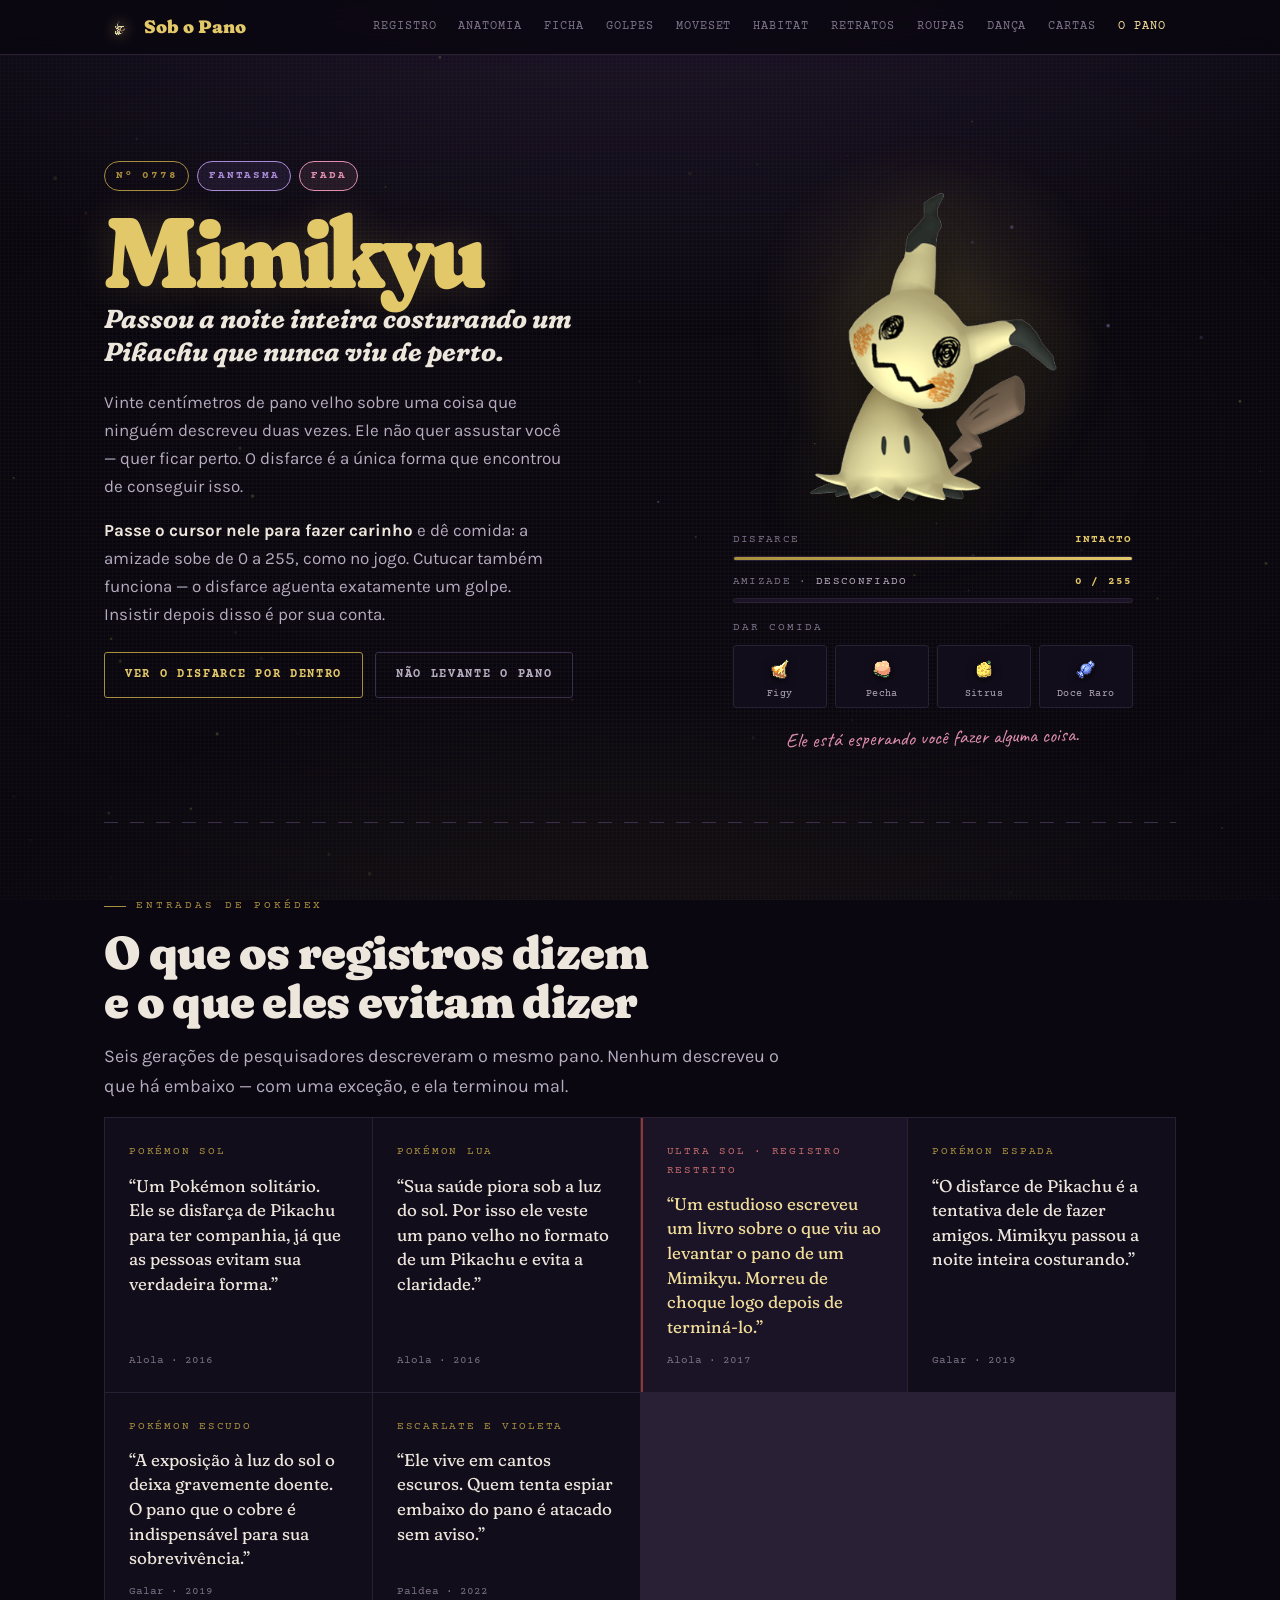
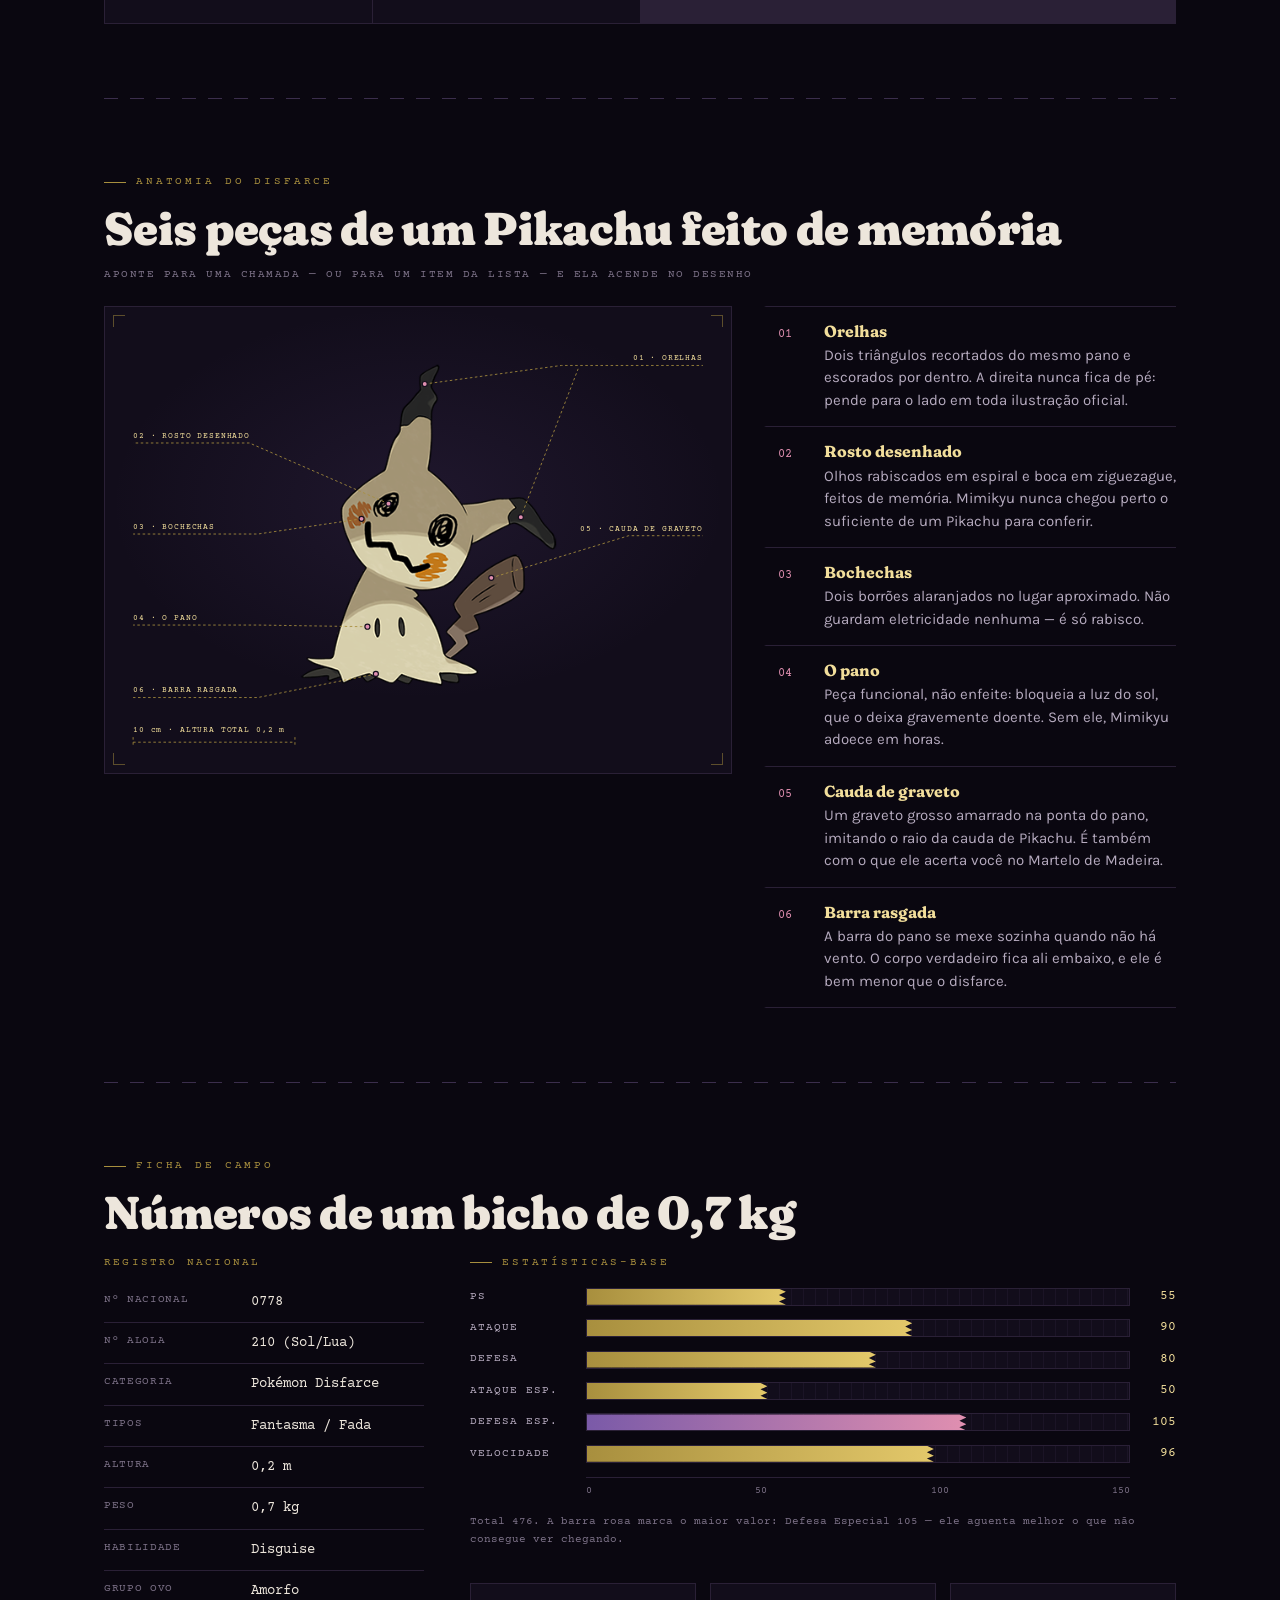
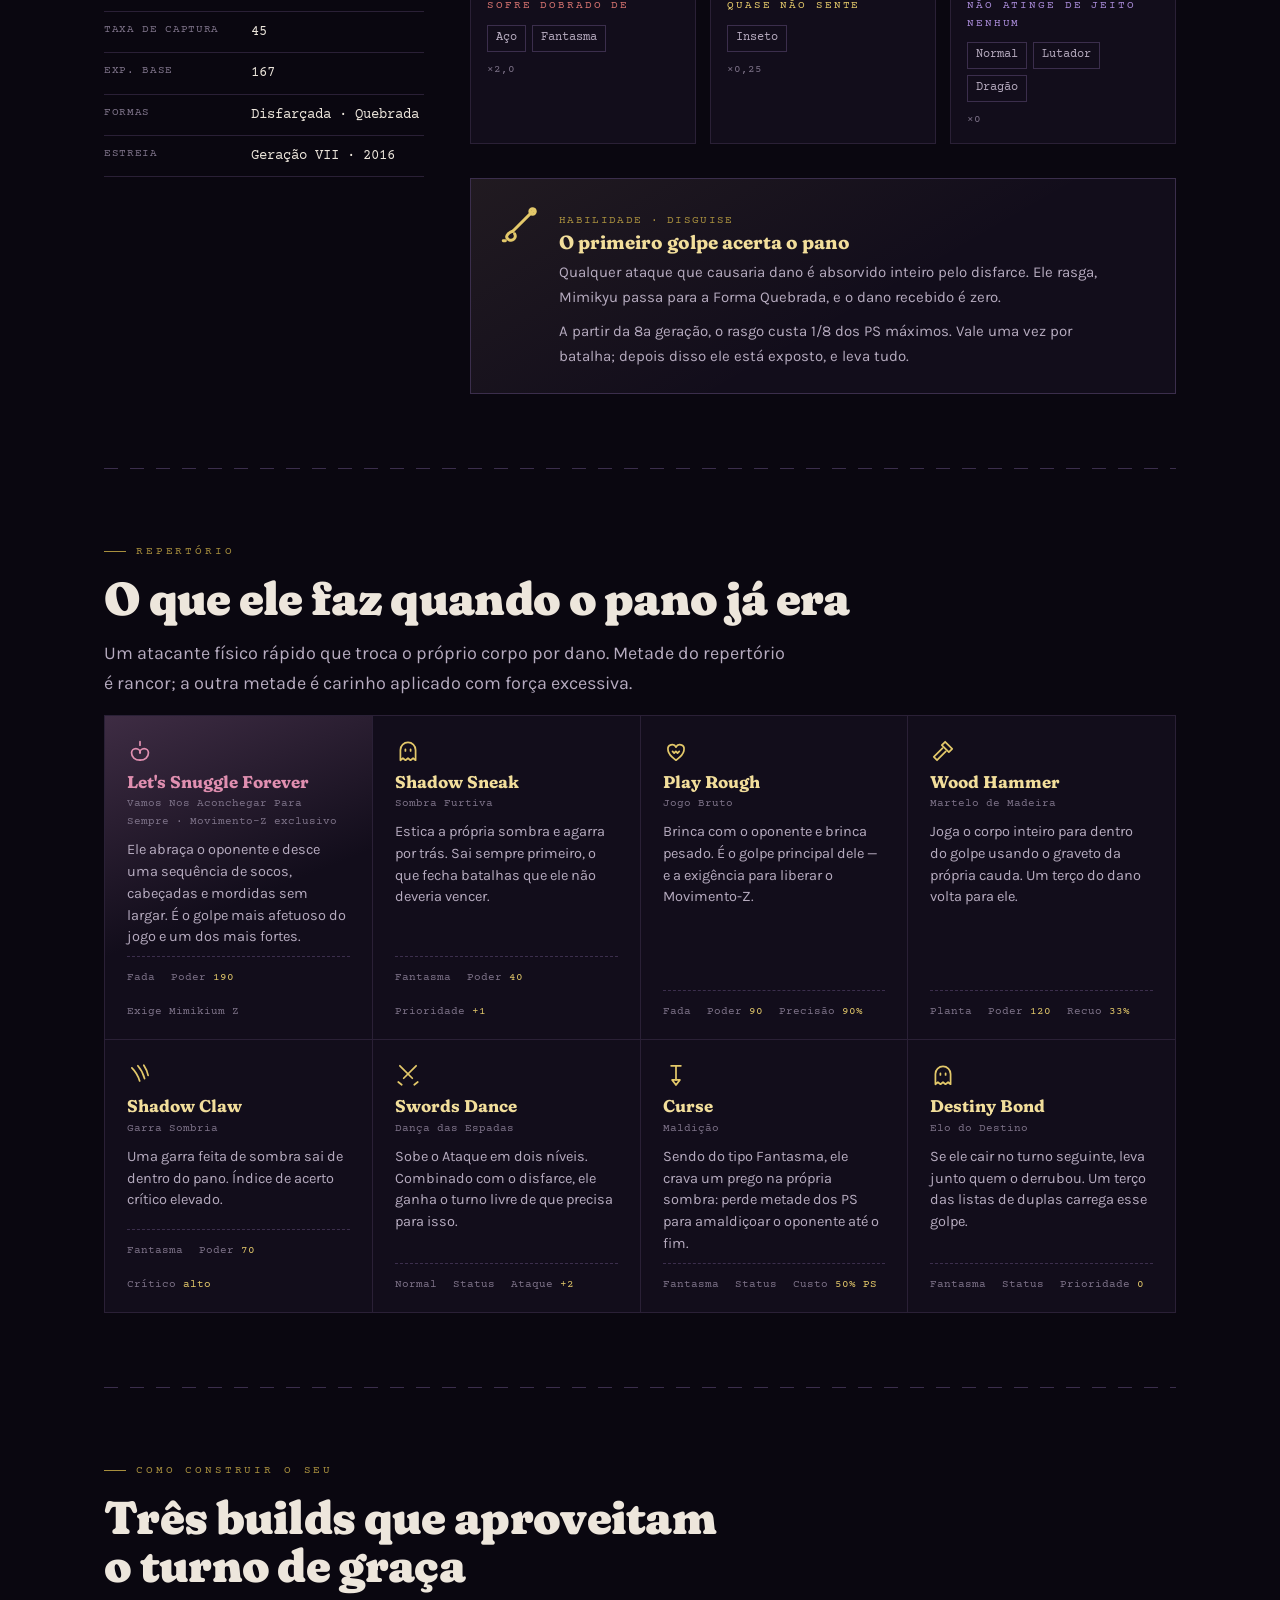
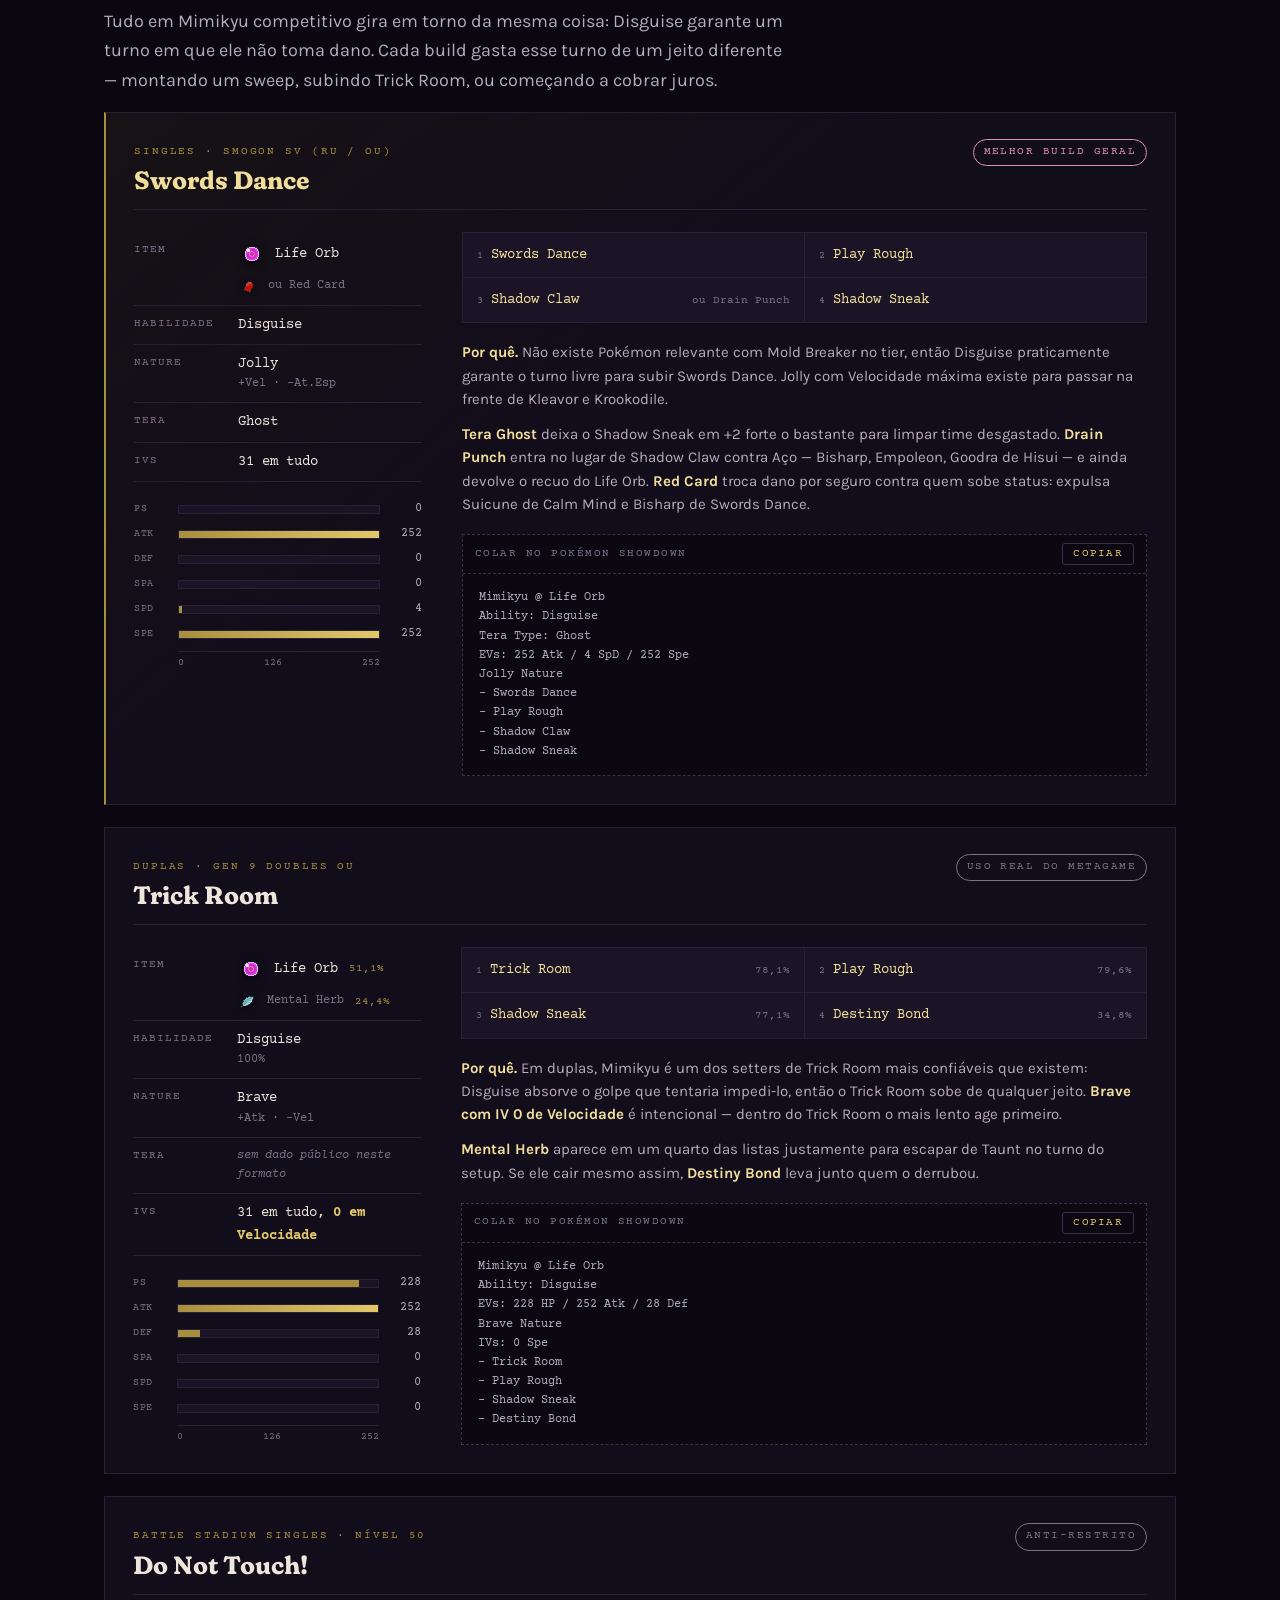
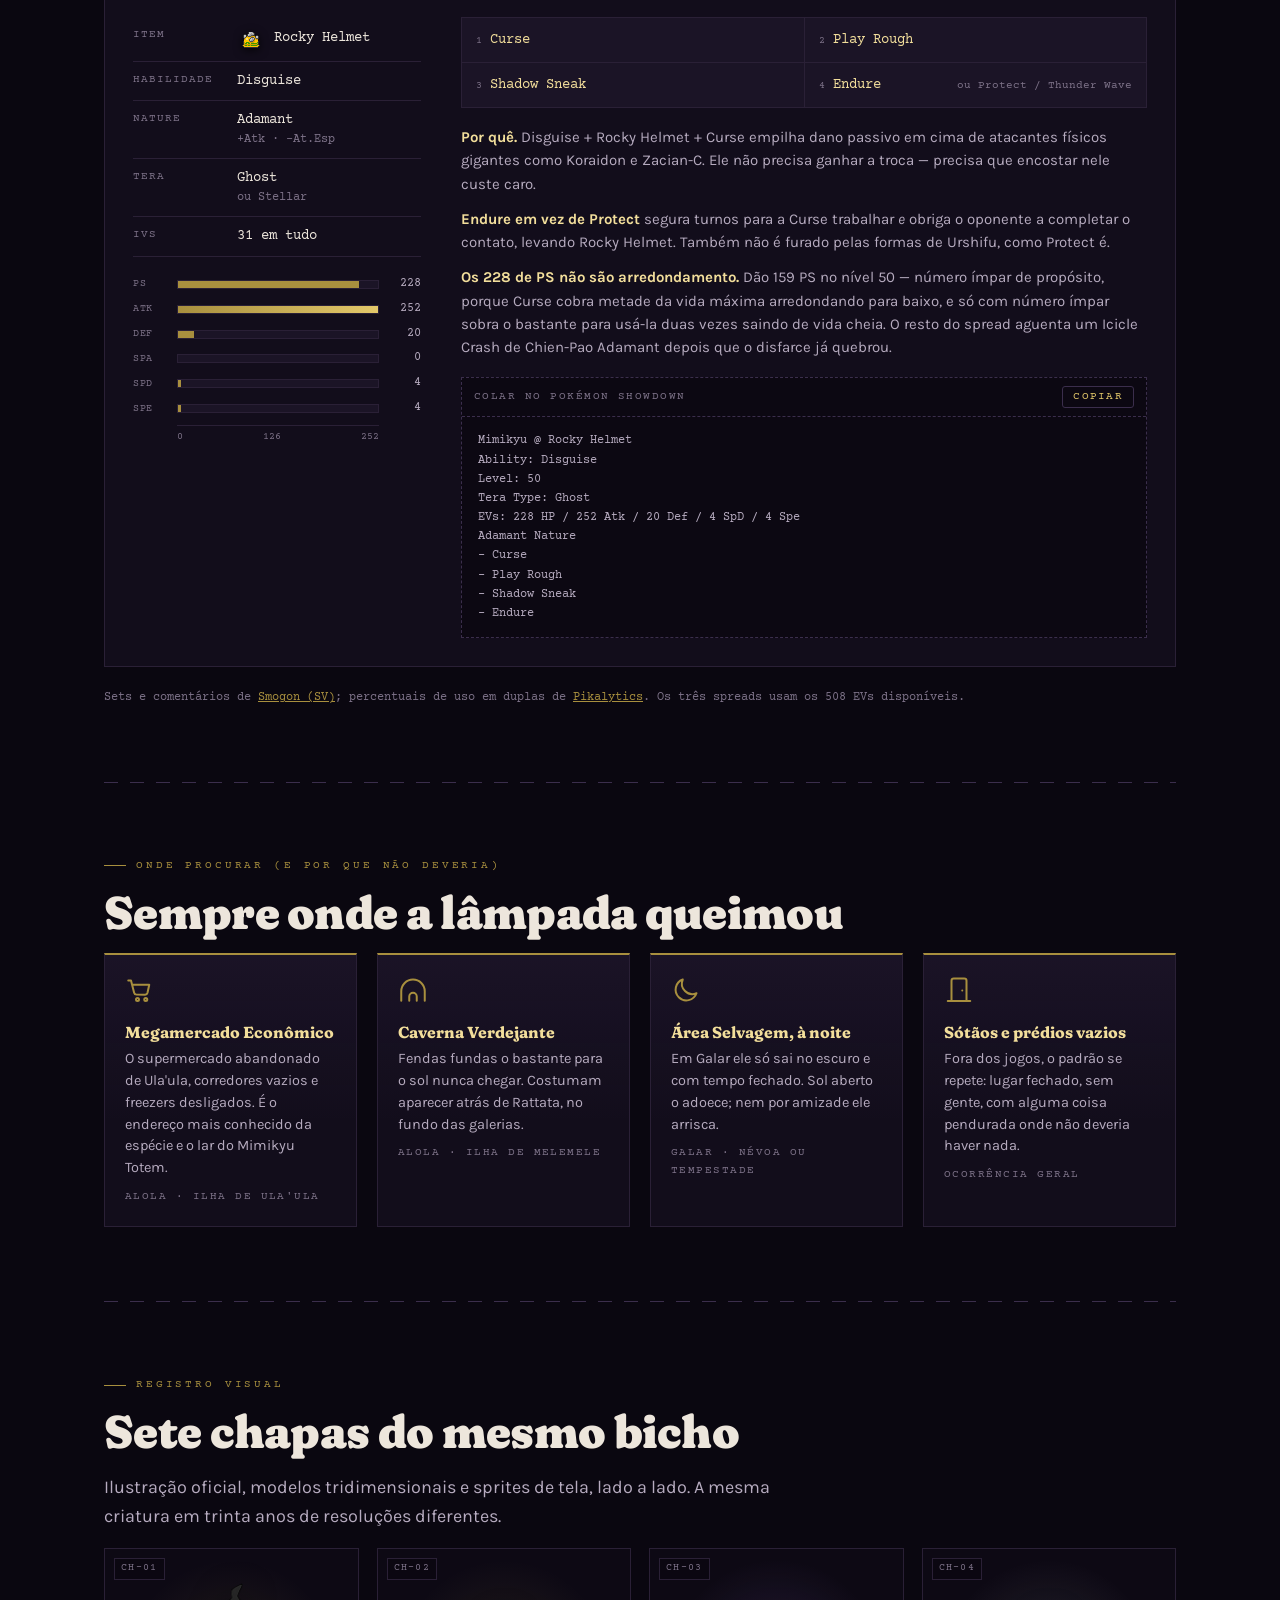
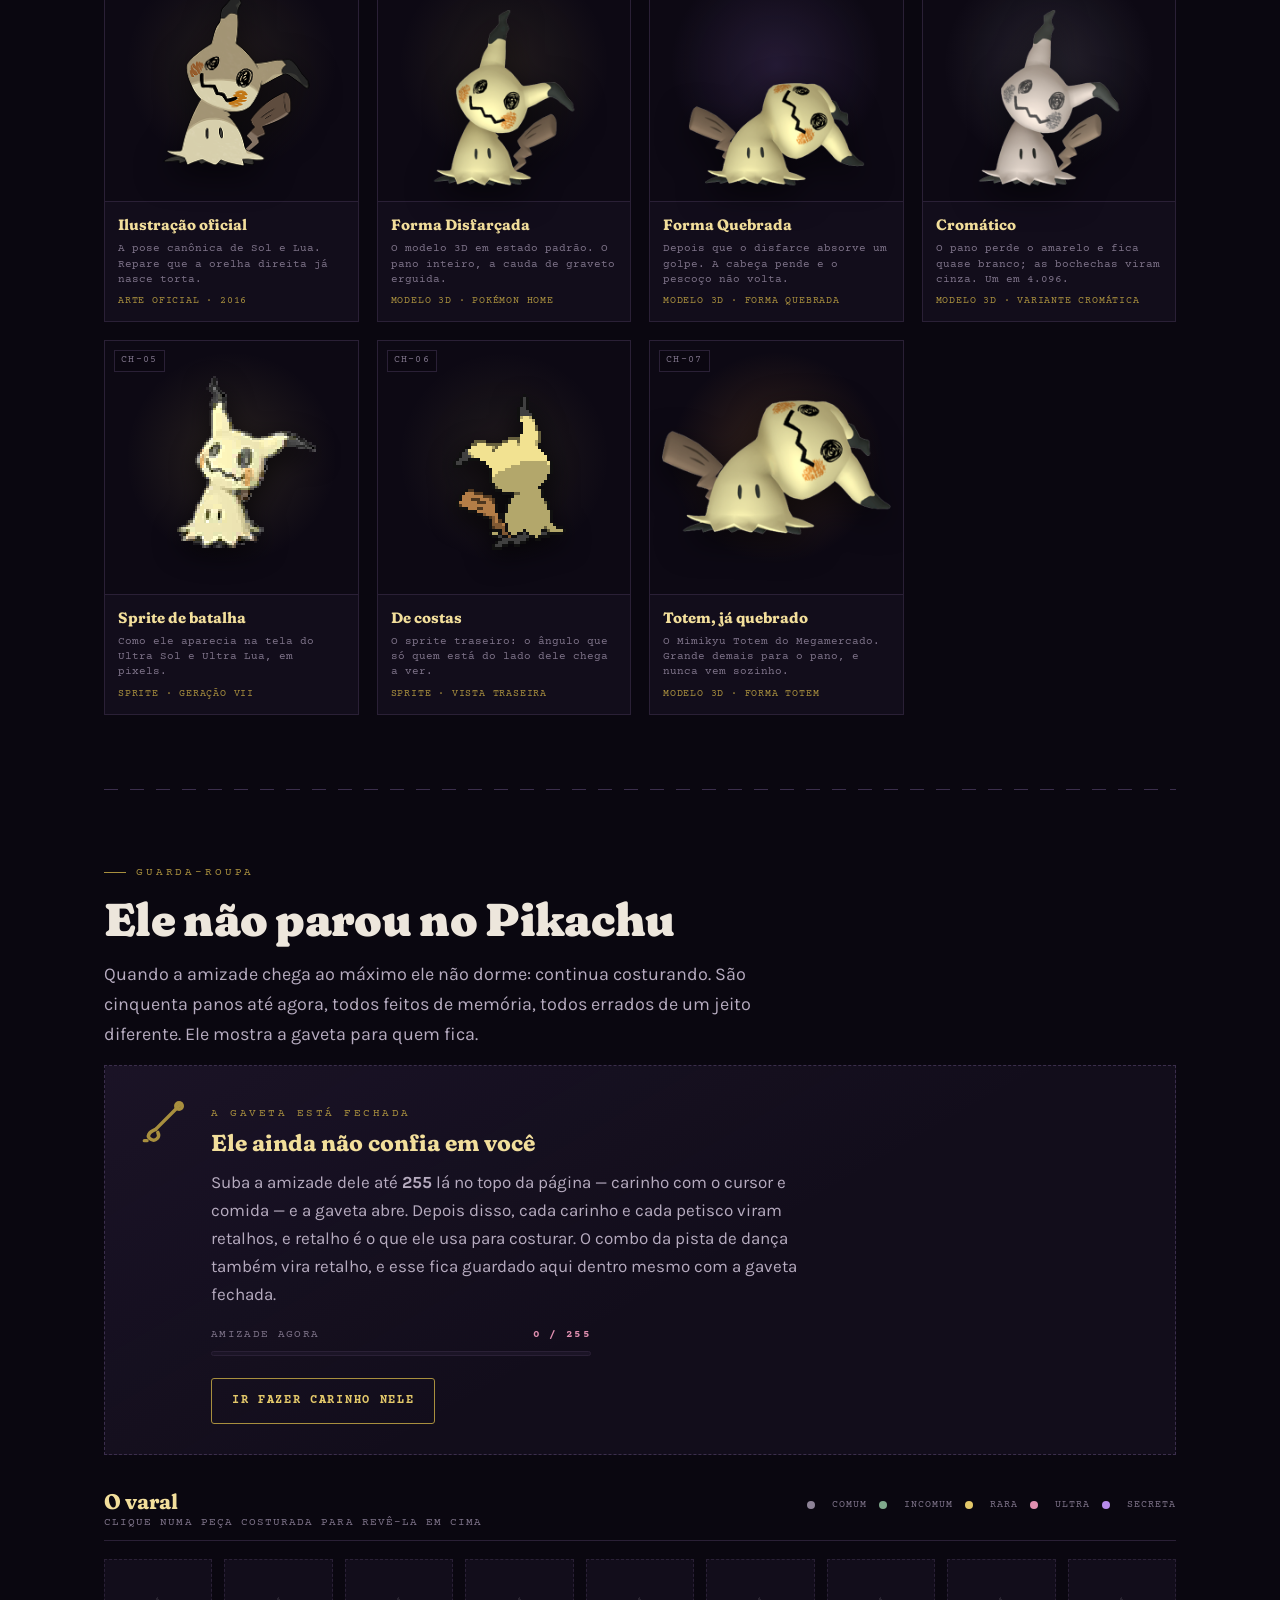
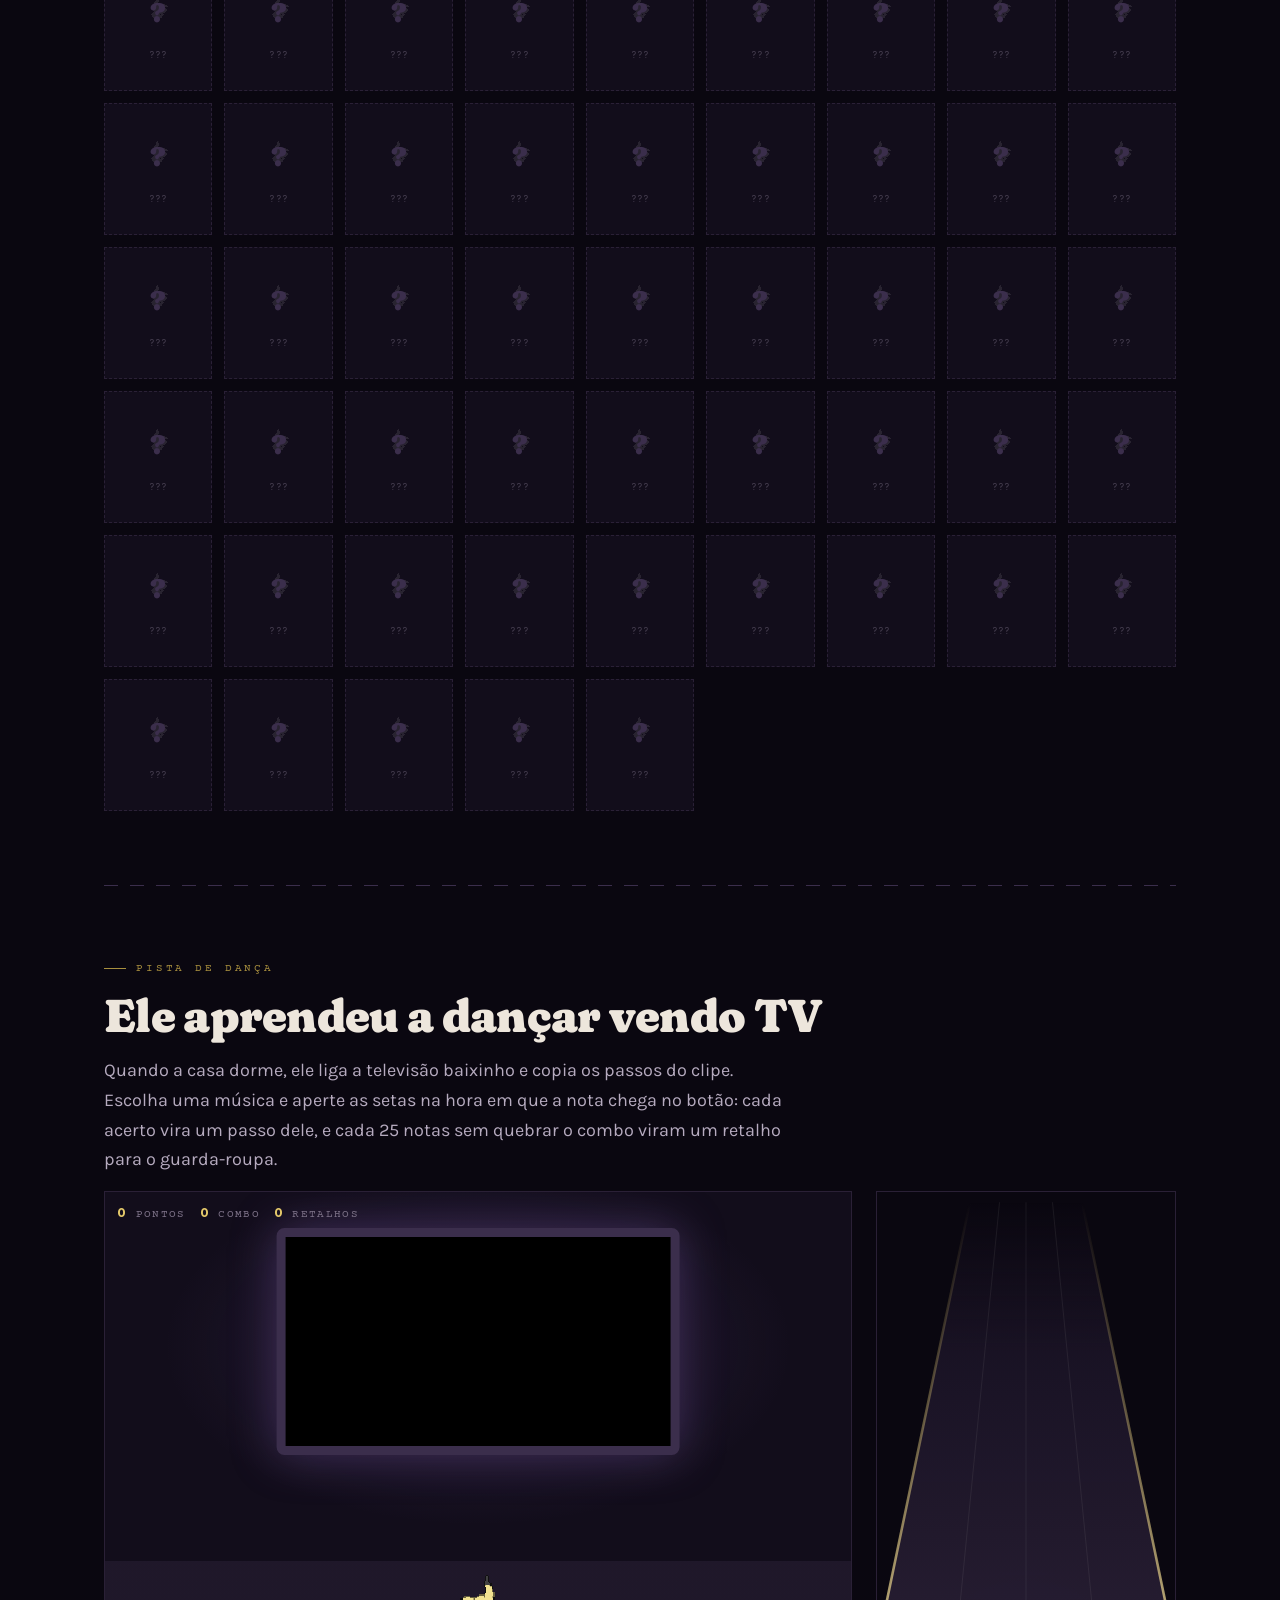
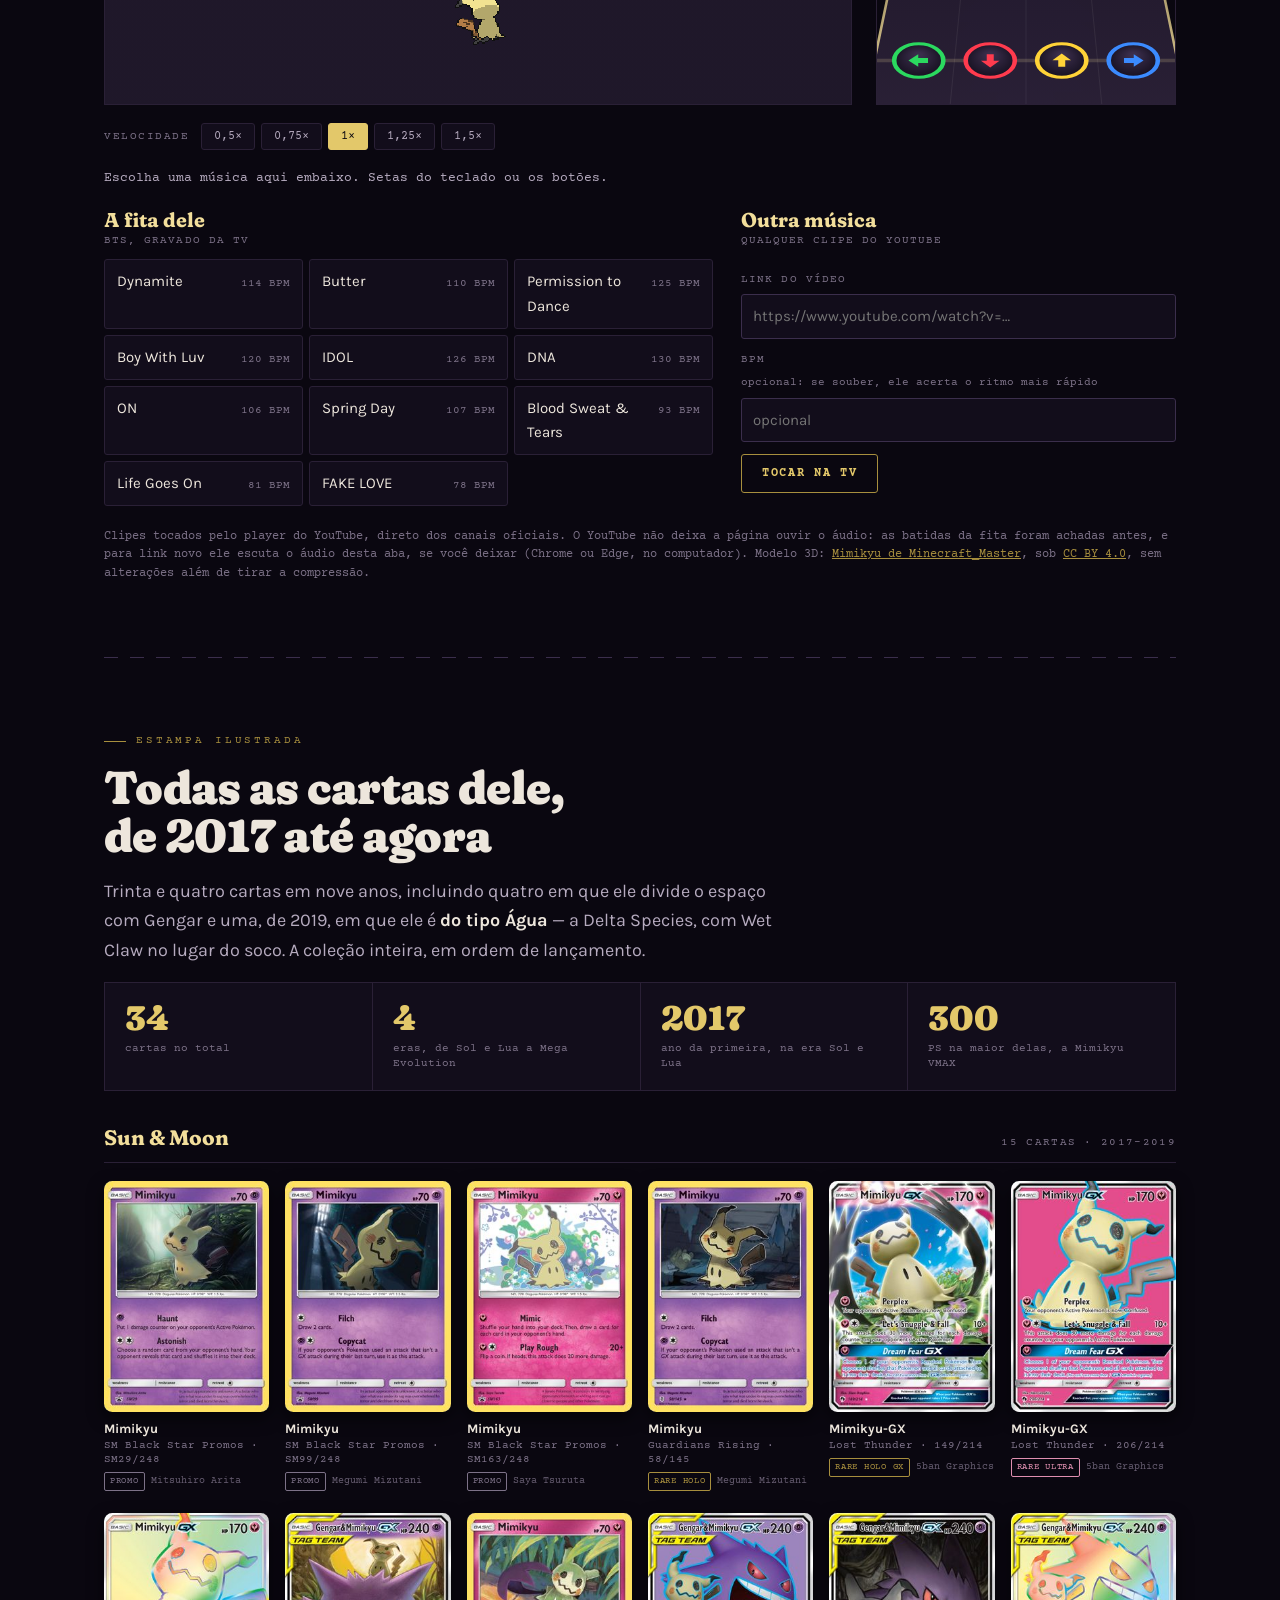
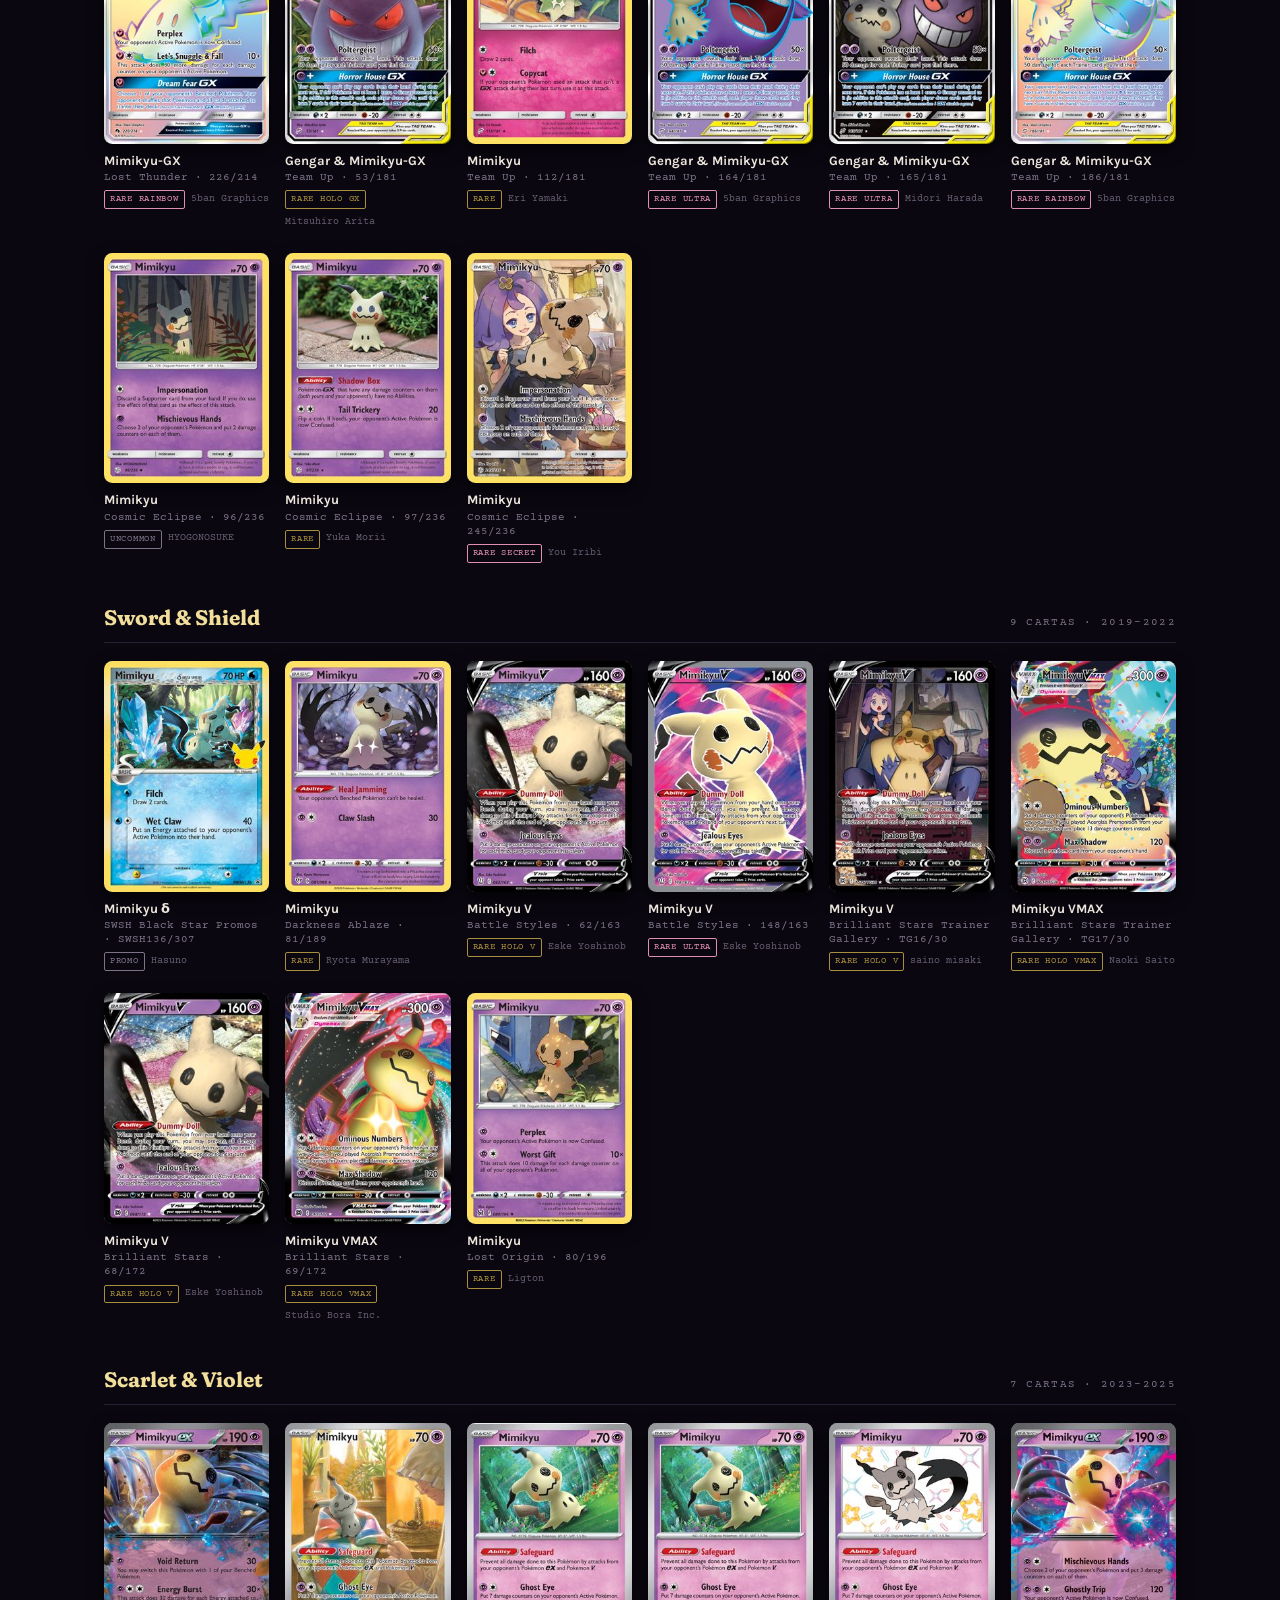
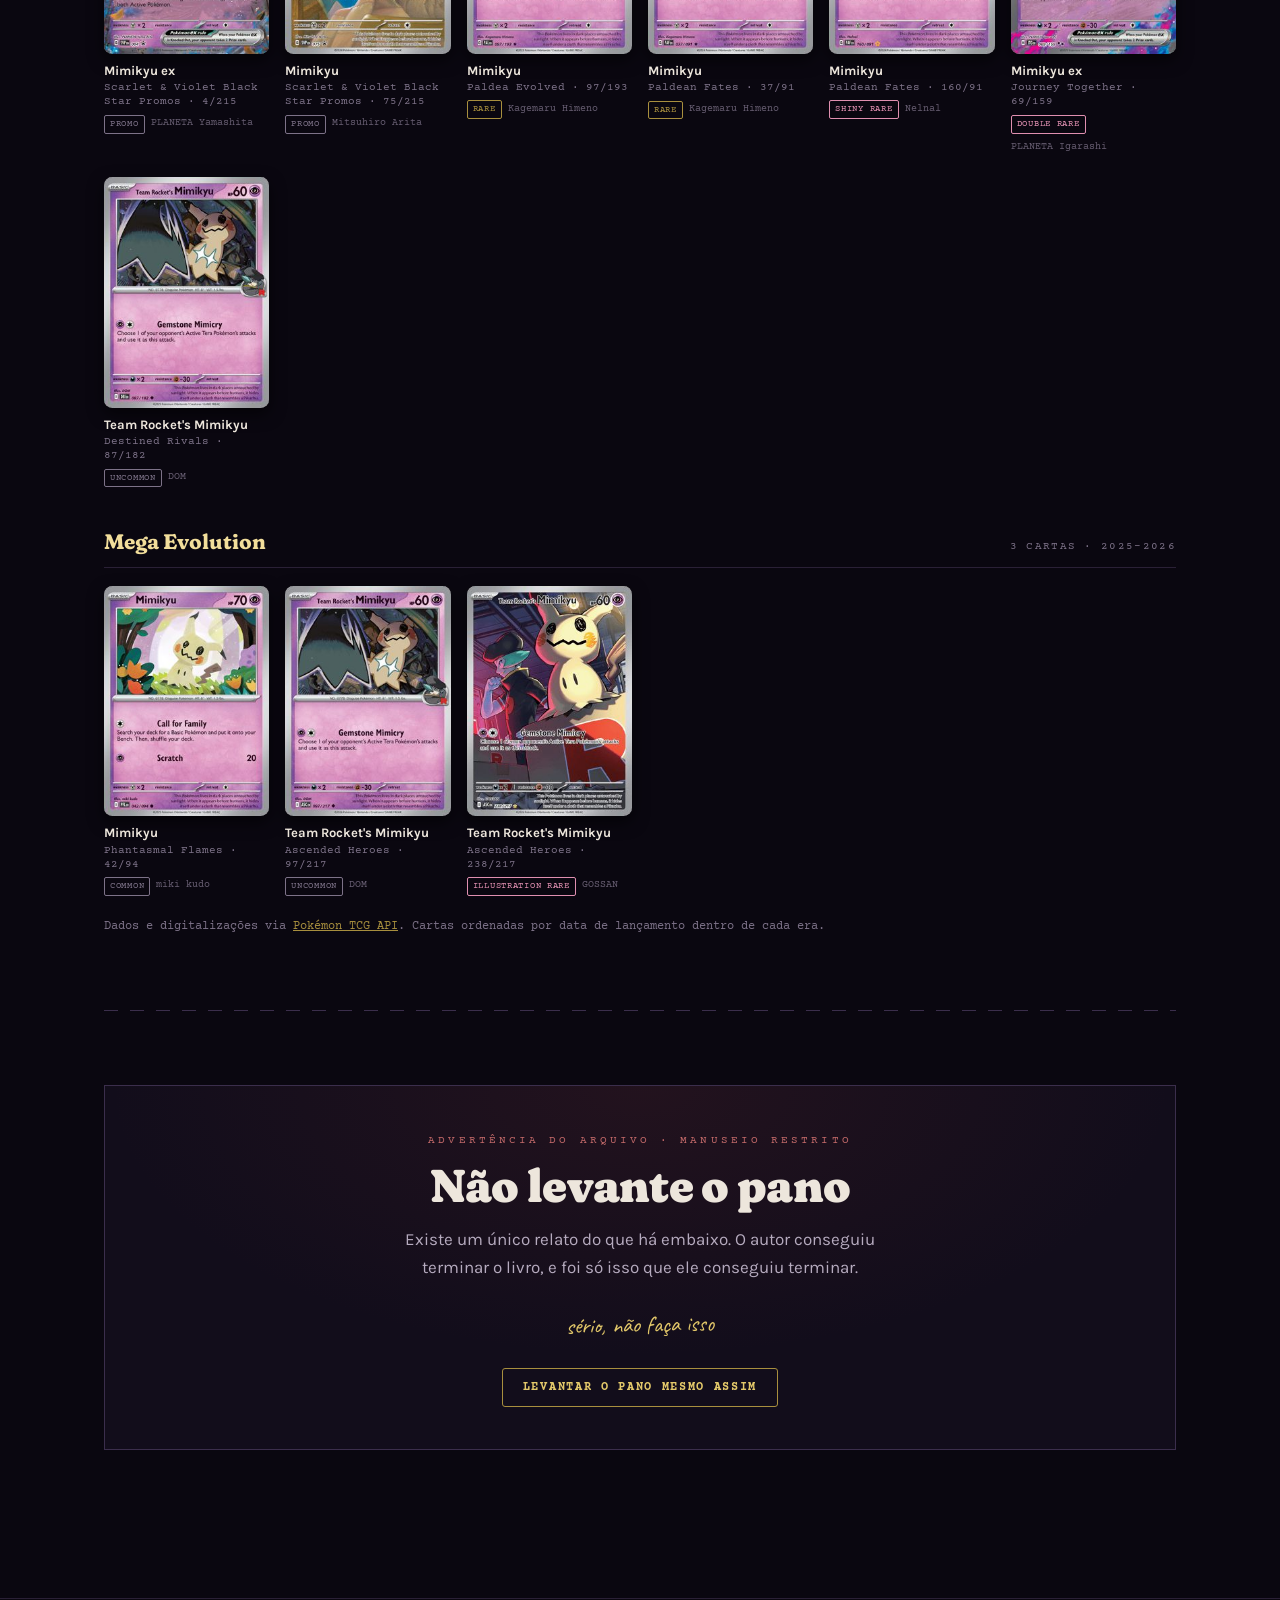
==== commit 0a3a20fb: "Versiona os css e js no index.html para o cache nao misturar versoes O GitHub Pages entrega tudo com" ====
--- a/index.html
+++ b/index.html
@@ -33,16 +33,19 @@
 } }
 </script>
 
+<!-- O GitHub Pages entrega tudo com 10 min de cache e o endereço não muda: sem
+     o ?v=, quem abria logo depois de publicar pegava o HTML novo com o CSS e o JS
+     velhos. A cada publicação que mexe em css/ ou js/, suba o número do ?v= em todos. -->
 <!-- a ordem importa: a cascata foi montada nesta sequência -->
-<link rel="stylesheet" href="css/base.css">
-<link rel="stylesheet" href="css/heroi.css">
-<link rel="stylesheet" href="css/conteudo.css">
-<link rel="stylesheet" href="css/builds.css">
-<link rel="stylesheet" href="css/cartas.css">
-<link rel="stylesheet" href="css/palco.css">
-<link rel="stylesheet" href="css/guarda-roupa.css">
-<link rel="stylesheet" href="css/anatomia.css">
-<link rel="stylesheet" href="css/ritmo.css">
+<link rel="stylesheet" href="css/base.css?v=20261026-4">
+<link rel="stylesheet" href="css/heroi.css?v=20261026-4">
+<link rel="stylesheet" href="css/conteudo.css?v=20261026-4">
+<link rel="stylesheet" href="css/builds.css?v=20261026-4">
+<link rel="stylesheet" href="css/cartas.css?v=20261026-4">
+<link rel="stylesheet" href="css/palco.css?v=20261026-4">
+<link rel="stylesheet" href="css/guarda-roupa.css?v=20261026-4">
+<link rel="stylesheet" href="css/anatomia.css?v=20261026-4">
+<link rel="stylesheet" href="css/ritmo.css?v=20261026-4">
 </head>
 <body>
 
@@ -1447,14 +1450,14 @@
 </div>
 
 <!-- comum.js precisa vir primeiro: os outros consultam window.MK -->
-<script src="js/comum.js"></script>
-<script src="js/fantasias.js"></script>
-<script src="js/fundo.js"></script>
-<script src="js/palco.js"></script>
-<script src="js/guarda-roupa.js"></script>
-<script src="js/anatomia.js"></script>
-<script src="js/interface.js"></script>
-<script src="js/batidas.js"></script>
-<script src="js/ritmo.js"></script>
+<script src="js/comum.js?v=20261026-4"></script>
+<script src="js/fantasias.js?v=20261026-4"></script>
+<script src="js/fundo.js?v=20261026-4"></script>
+<script src="js/palco.js?v=20261026-4"></script>
+<script src="js/guarda-roupa.js?v=20261026-4"></script>
+<script src="js/anatomia.js?v=20261026-4"></script>
+<script src="js/interface.js?v=20261026-4"></script>
+<script src="js/batidas.js?v=20261026-4"></script>
+<script src="js/ritmo.js?v=20261026-4"></script>
 </body>
 </html>
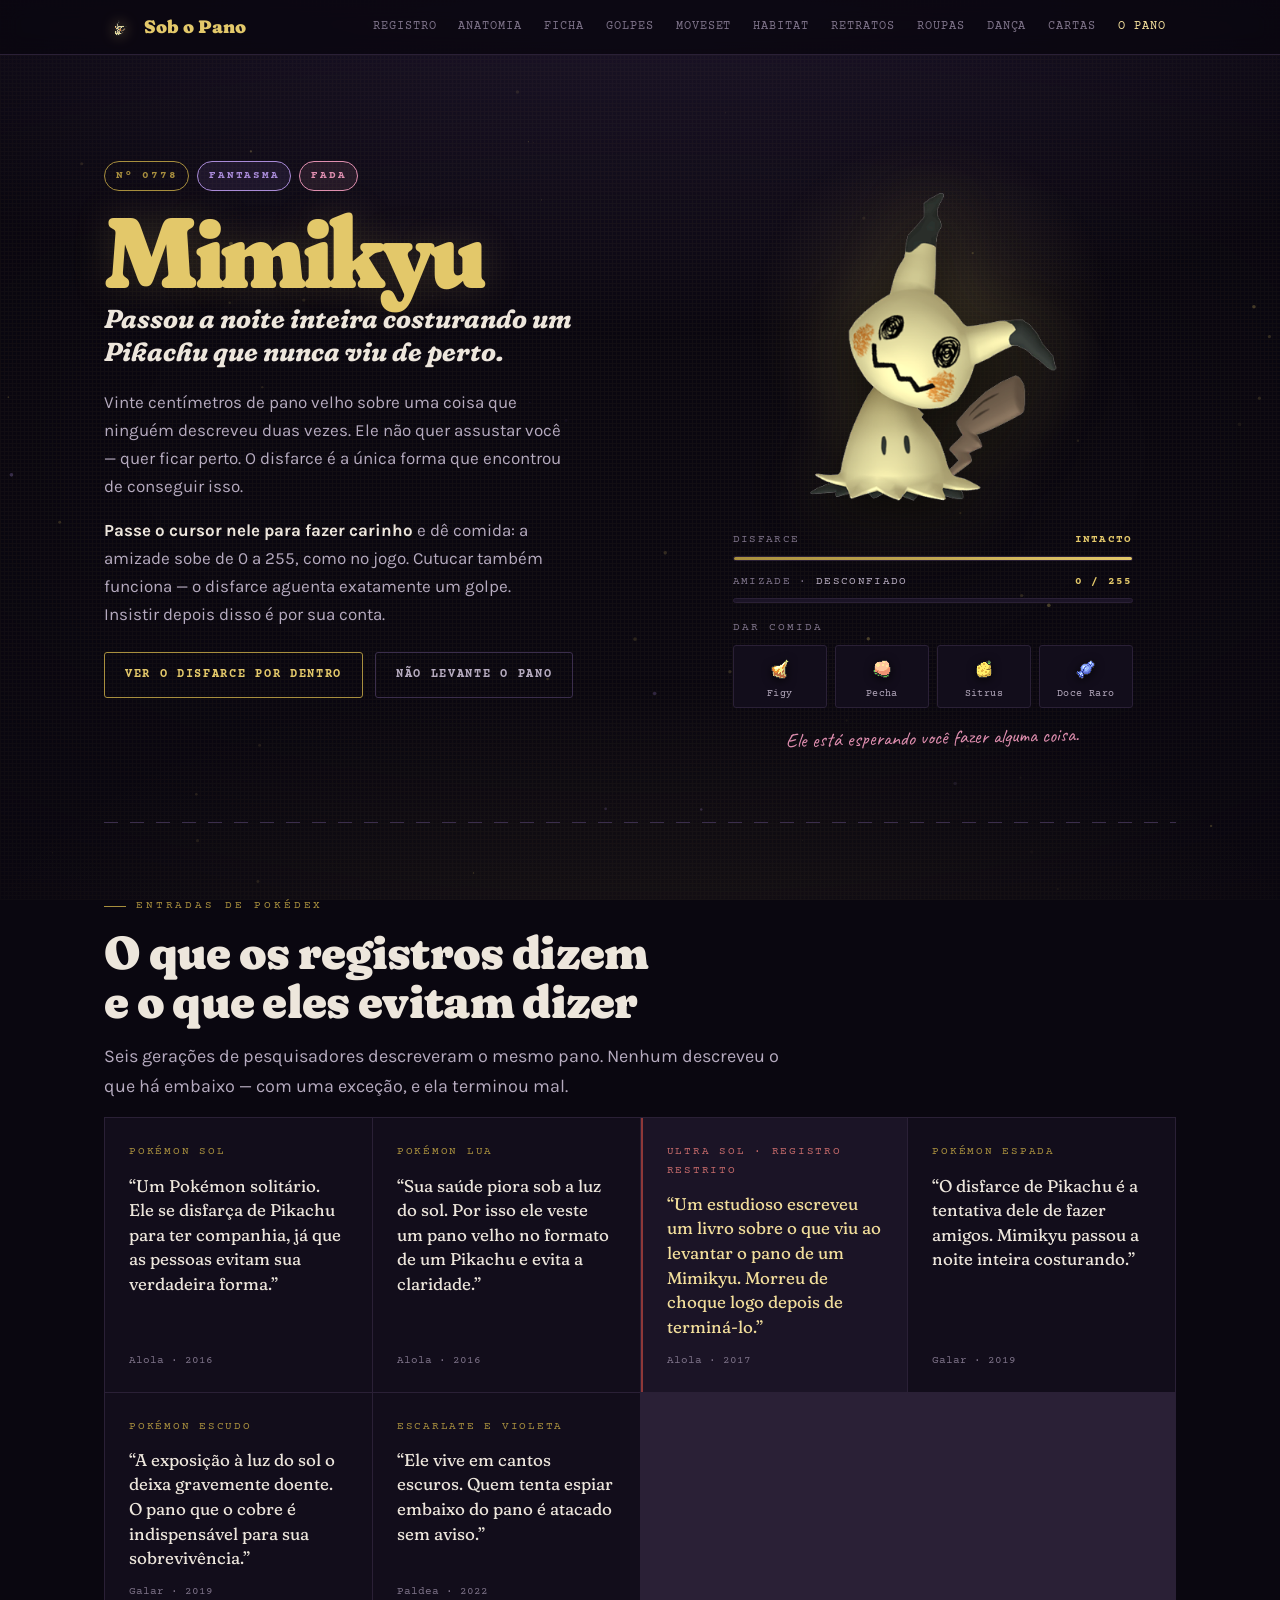
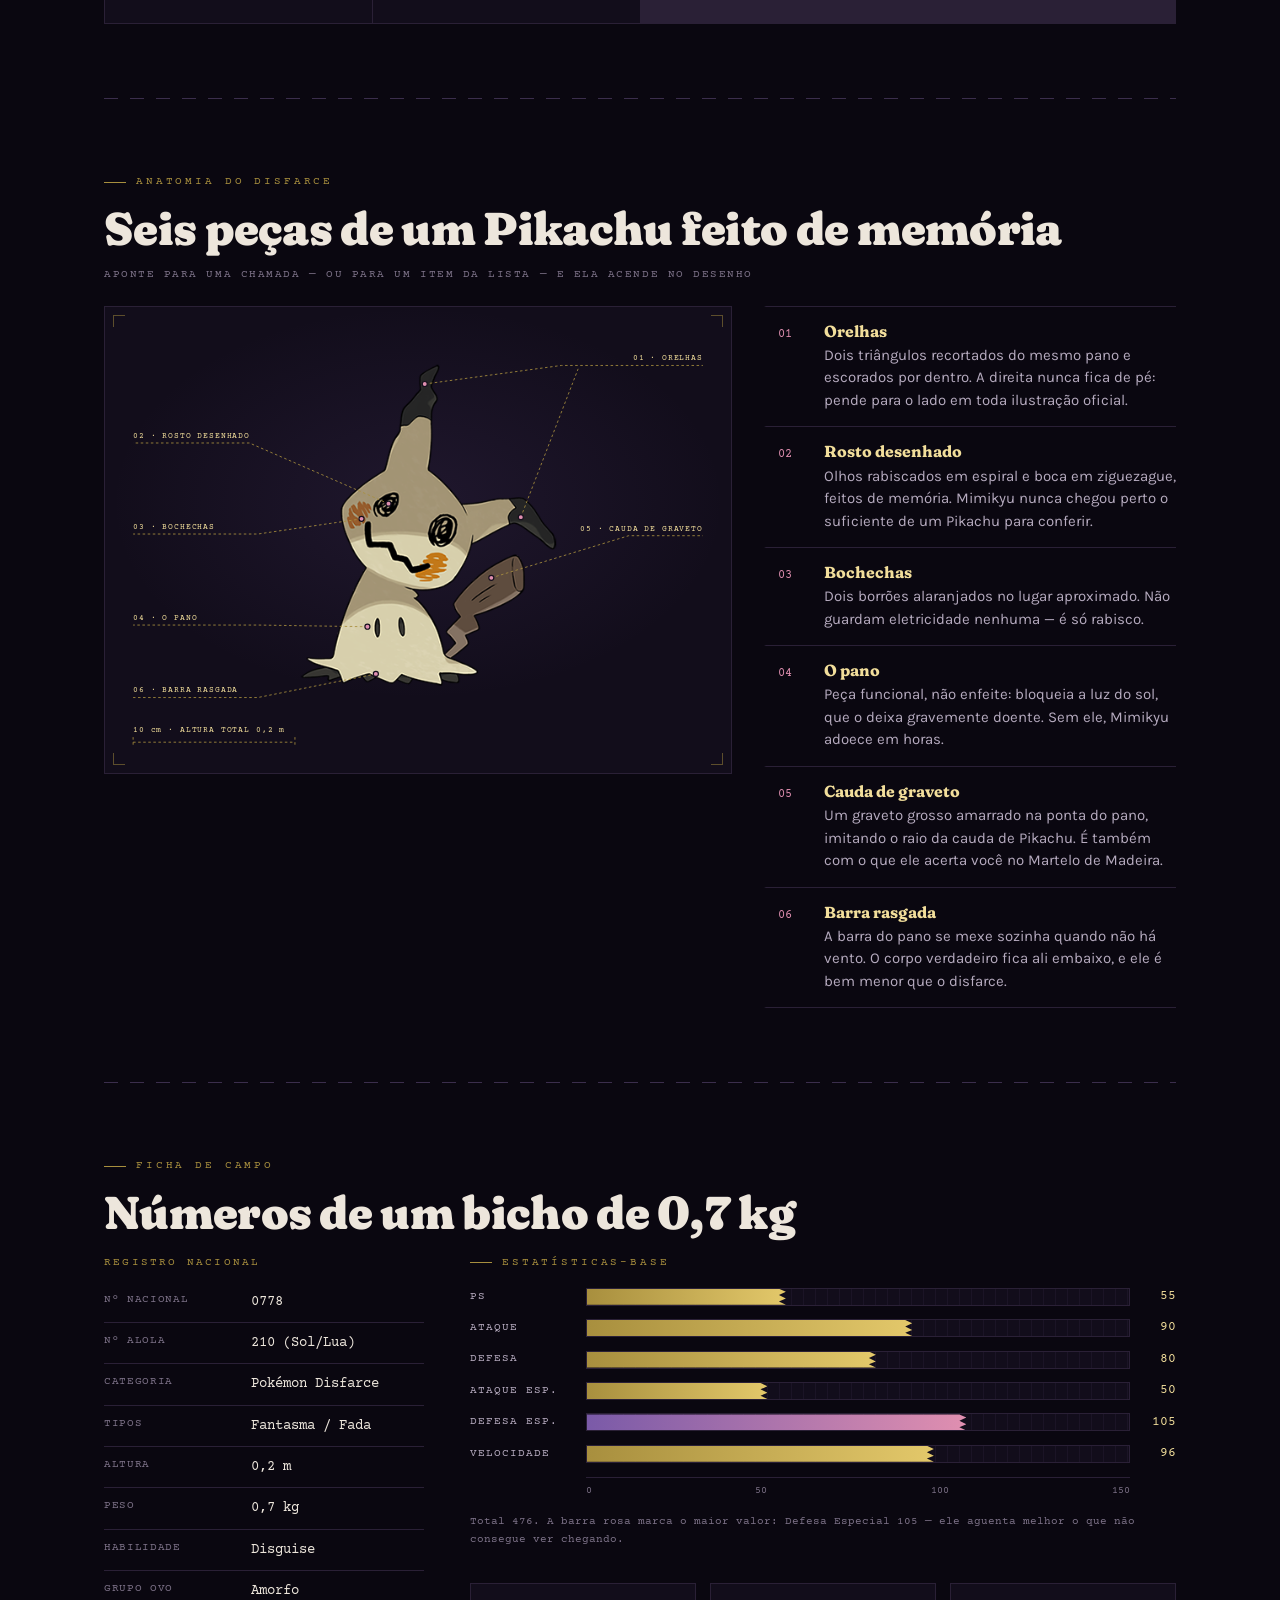
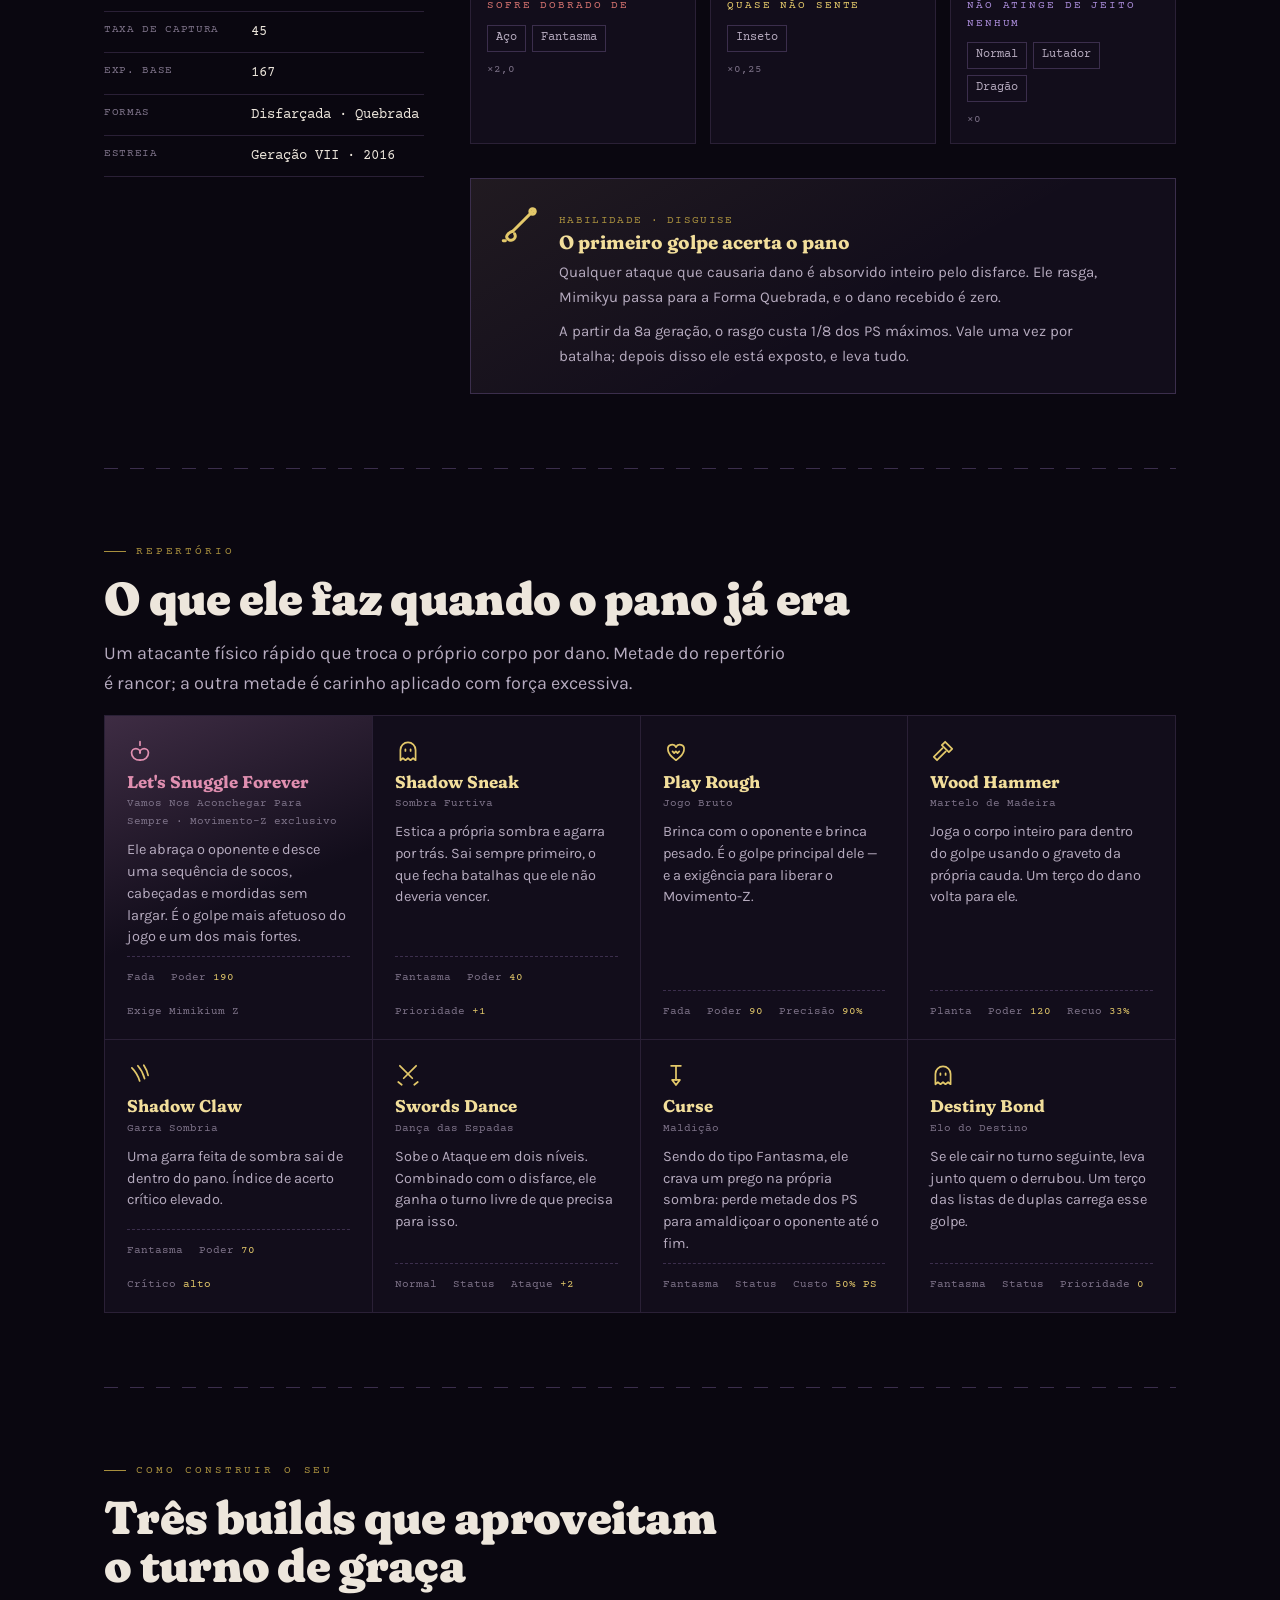
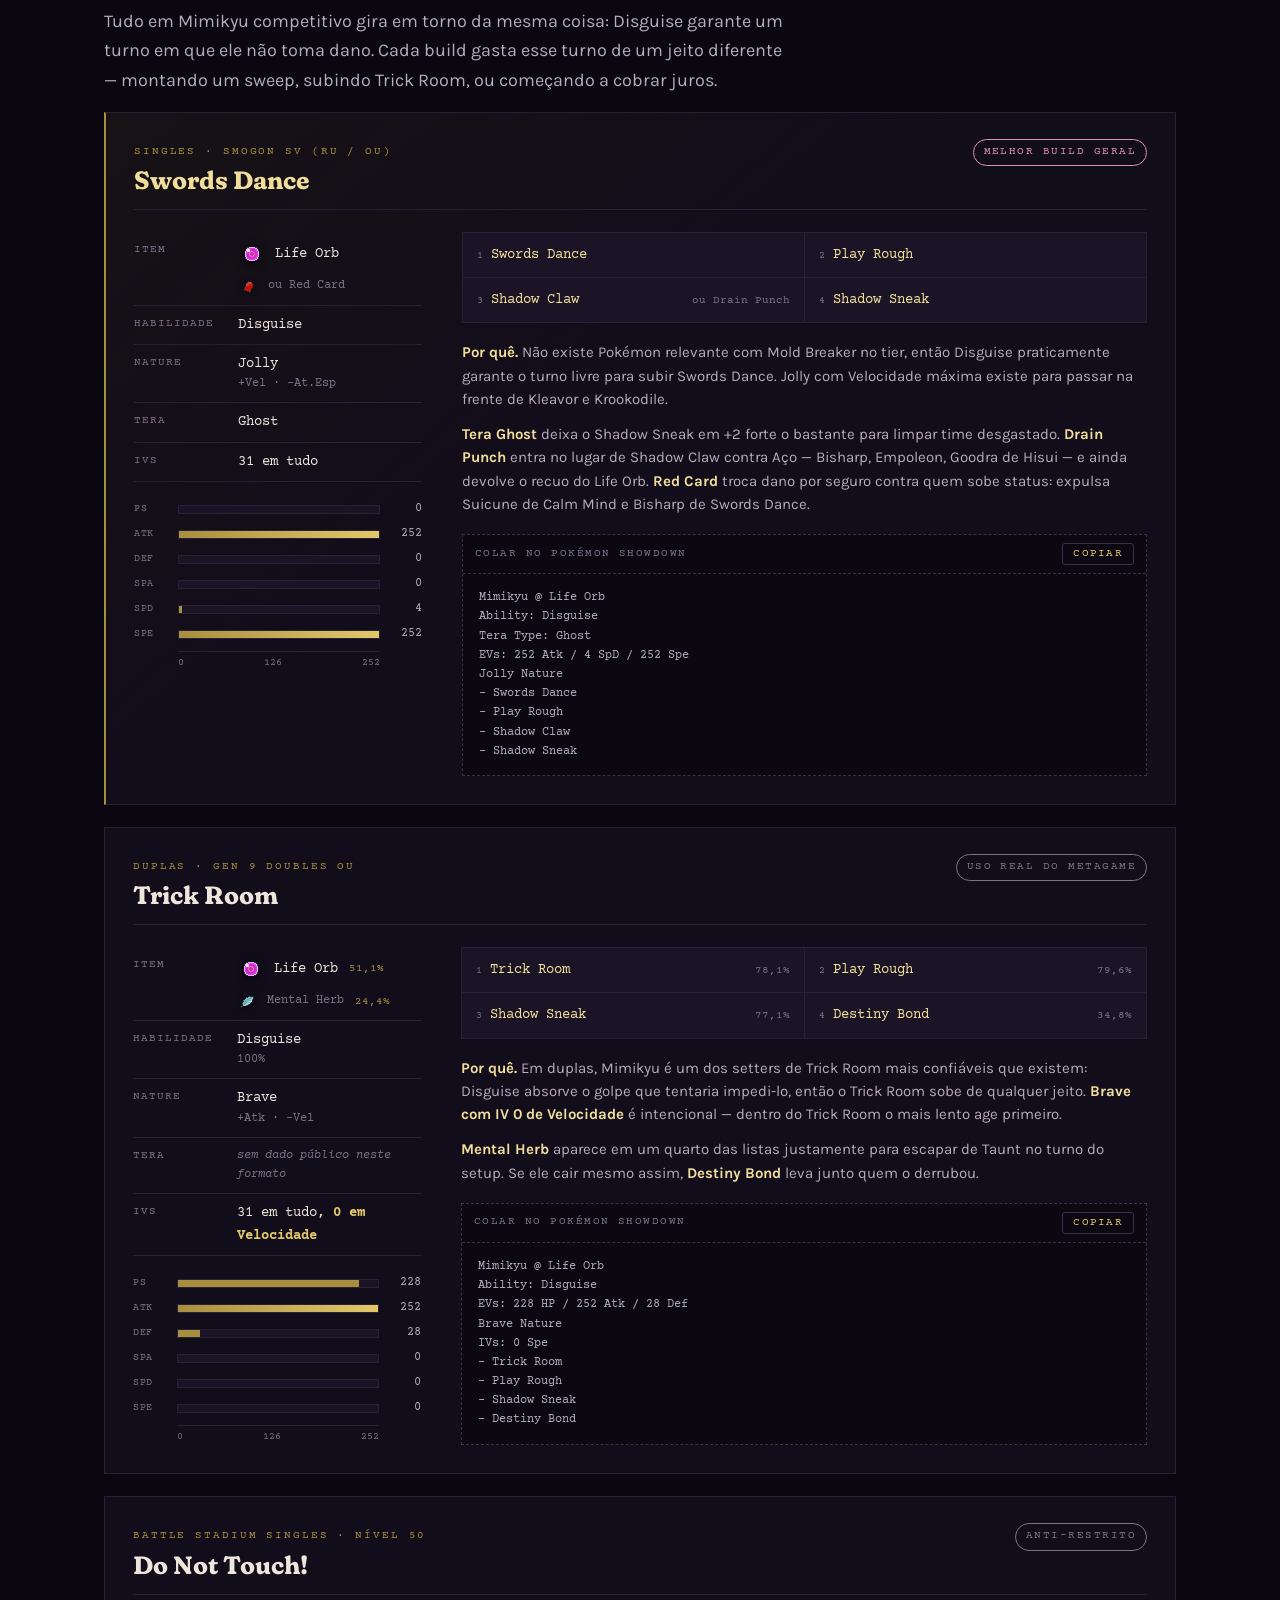
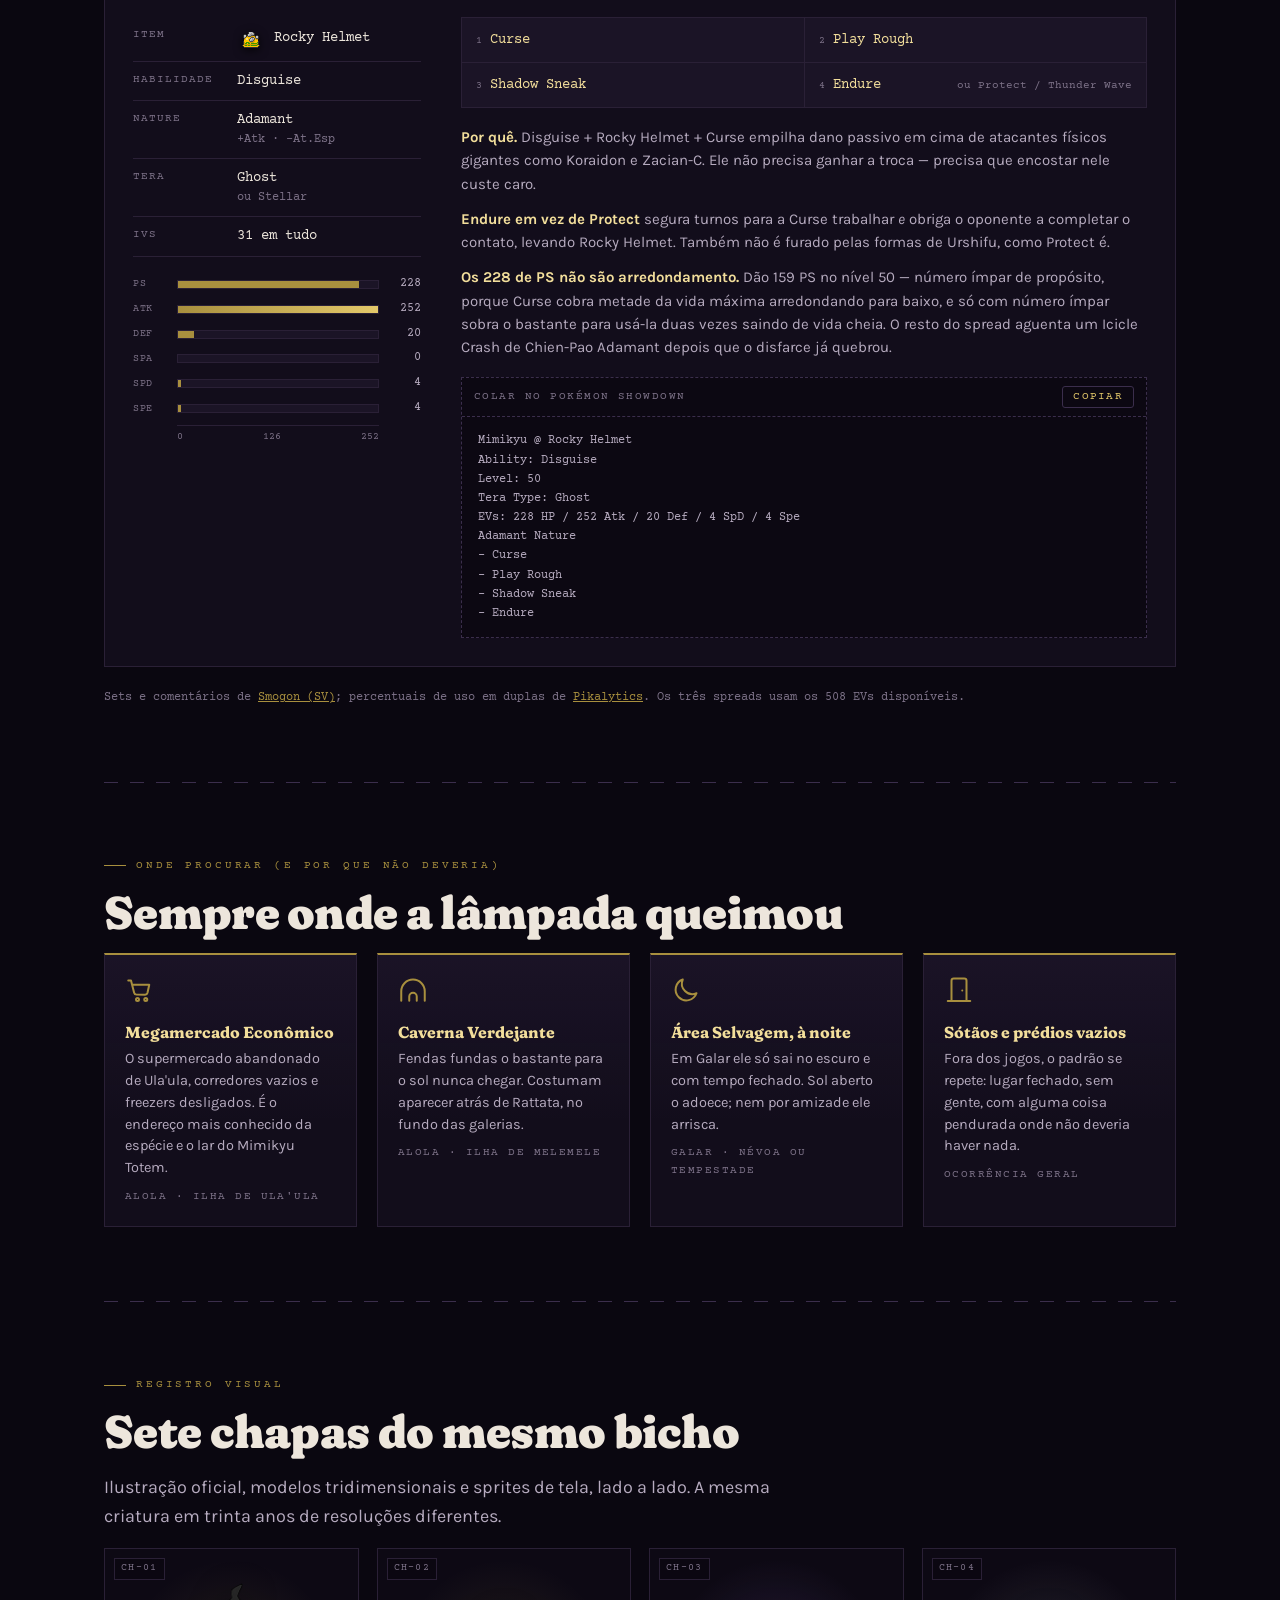
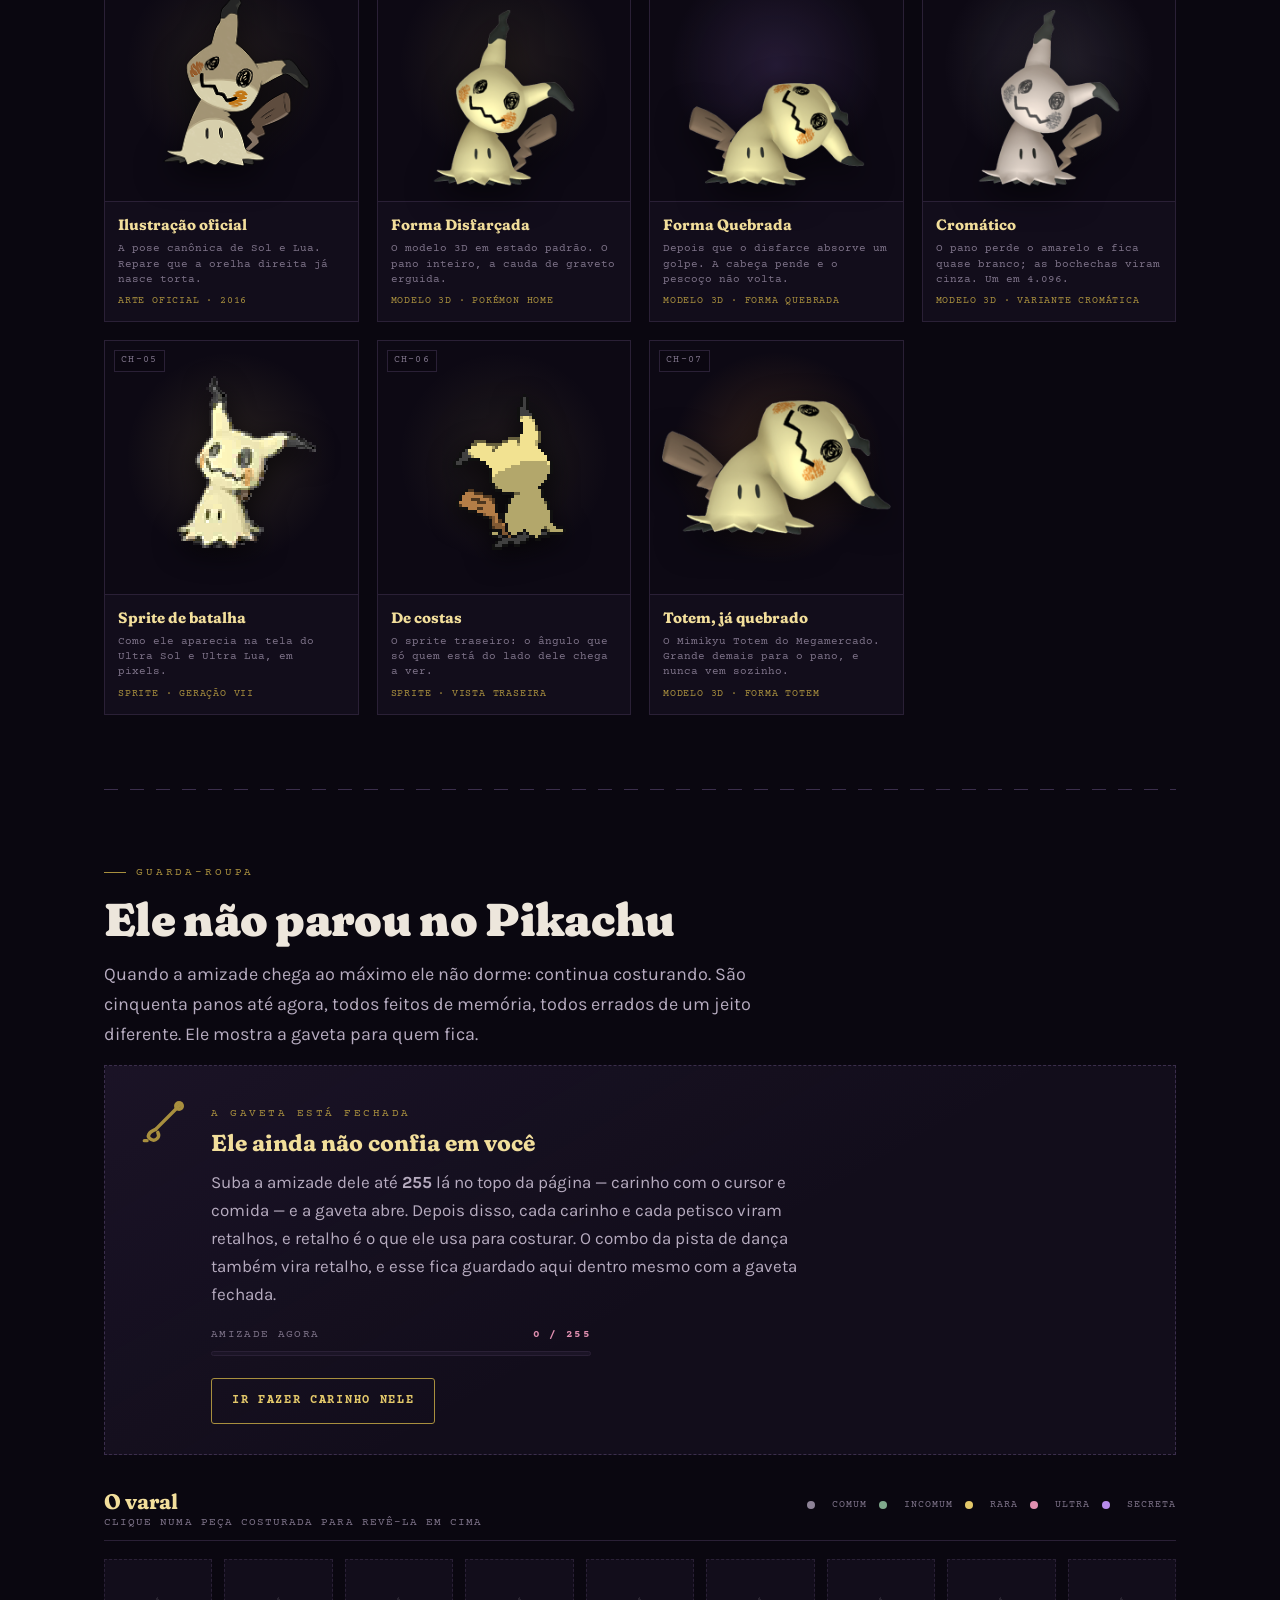
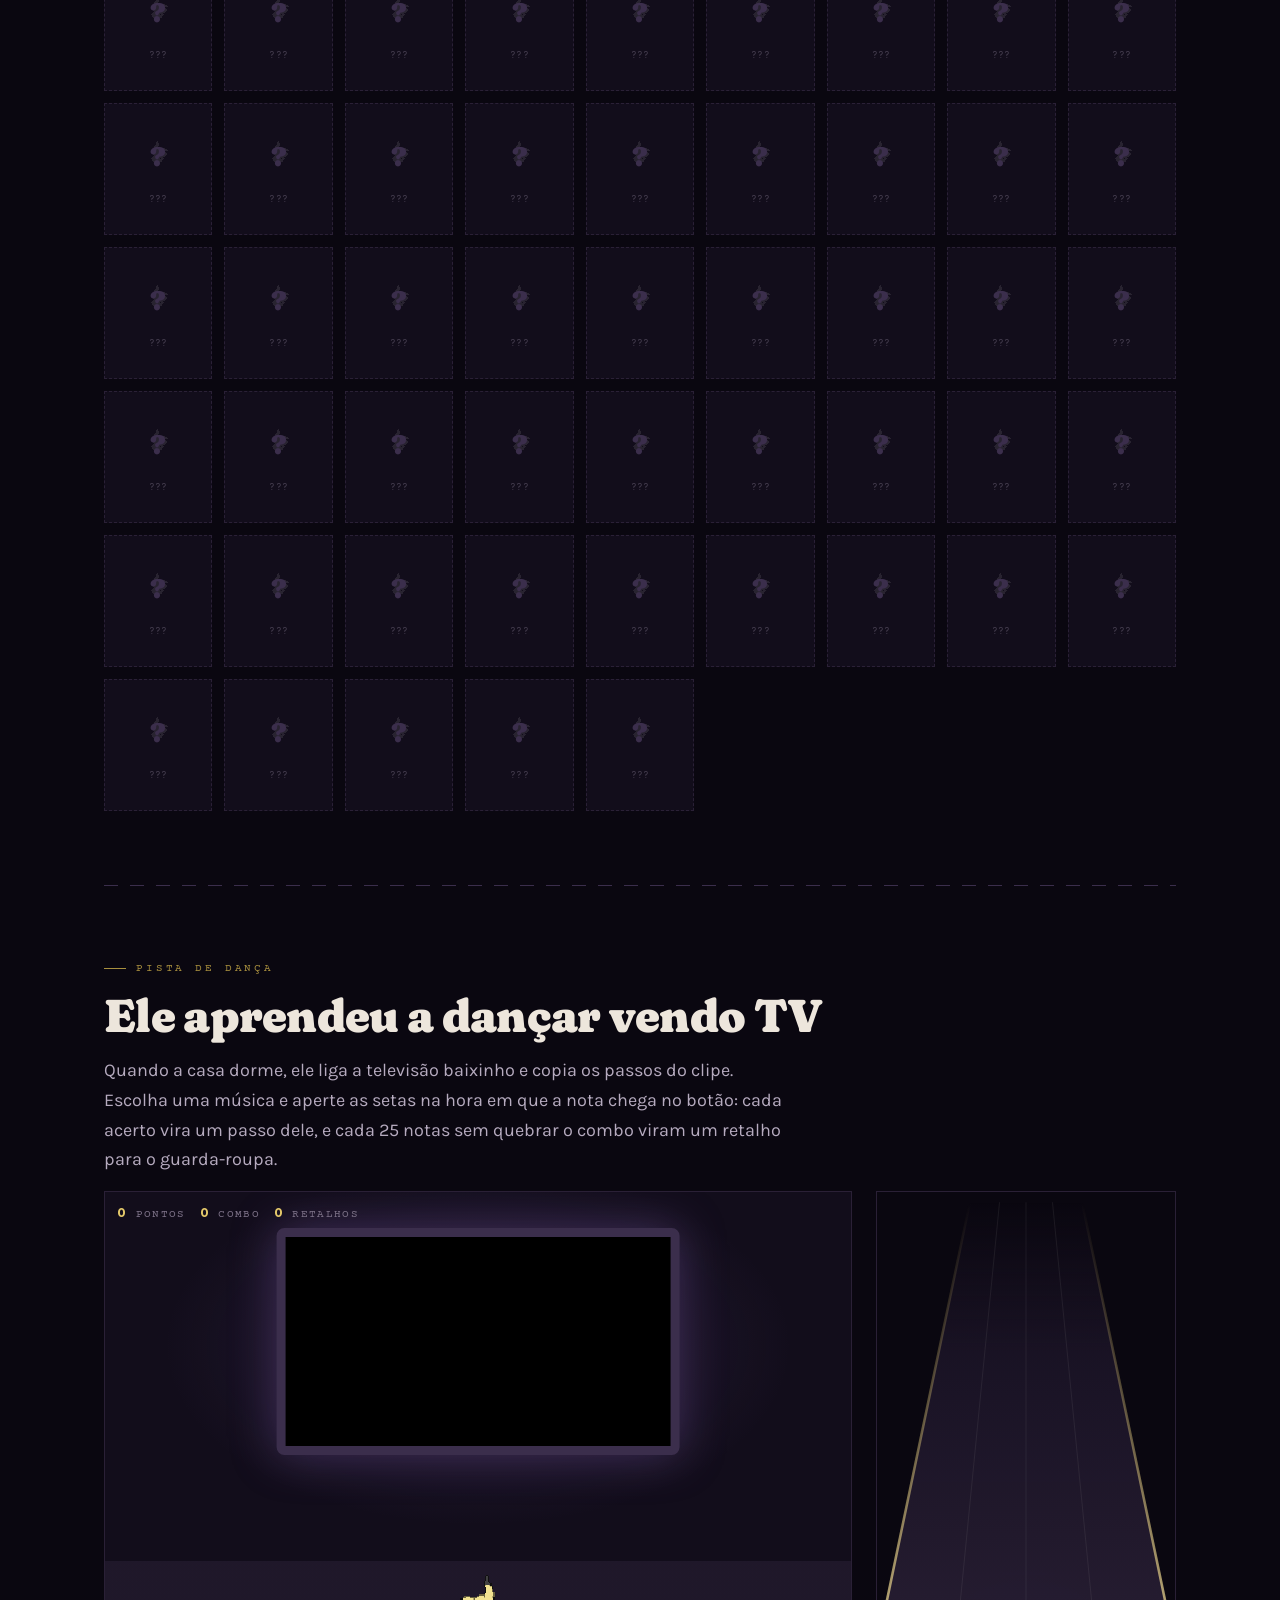
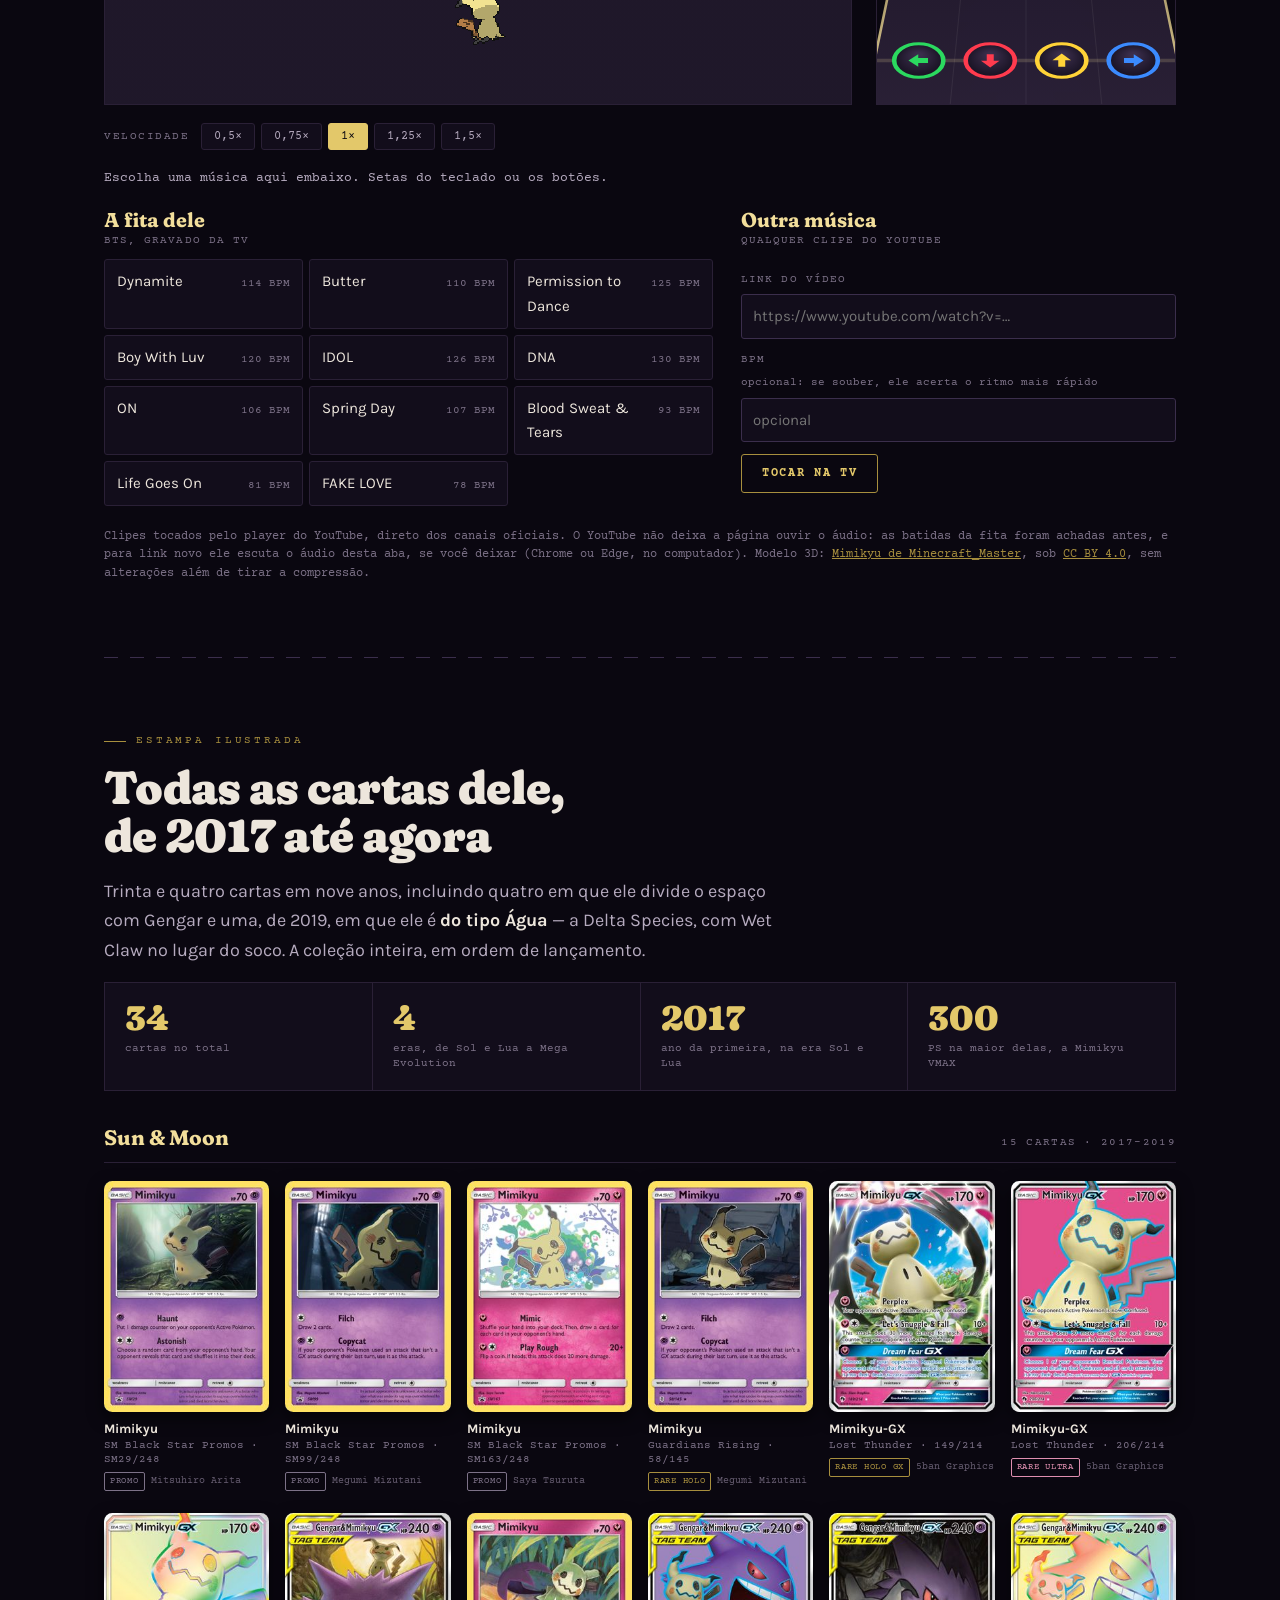
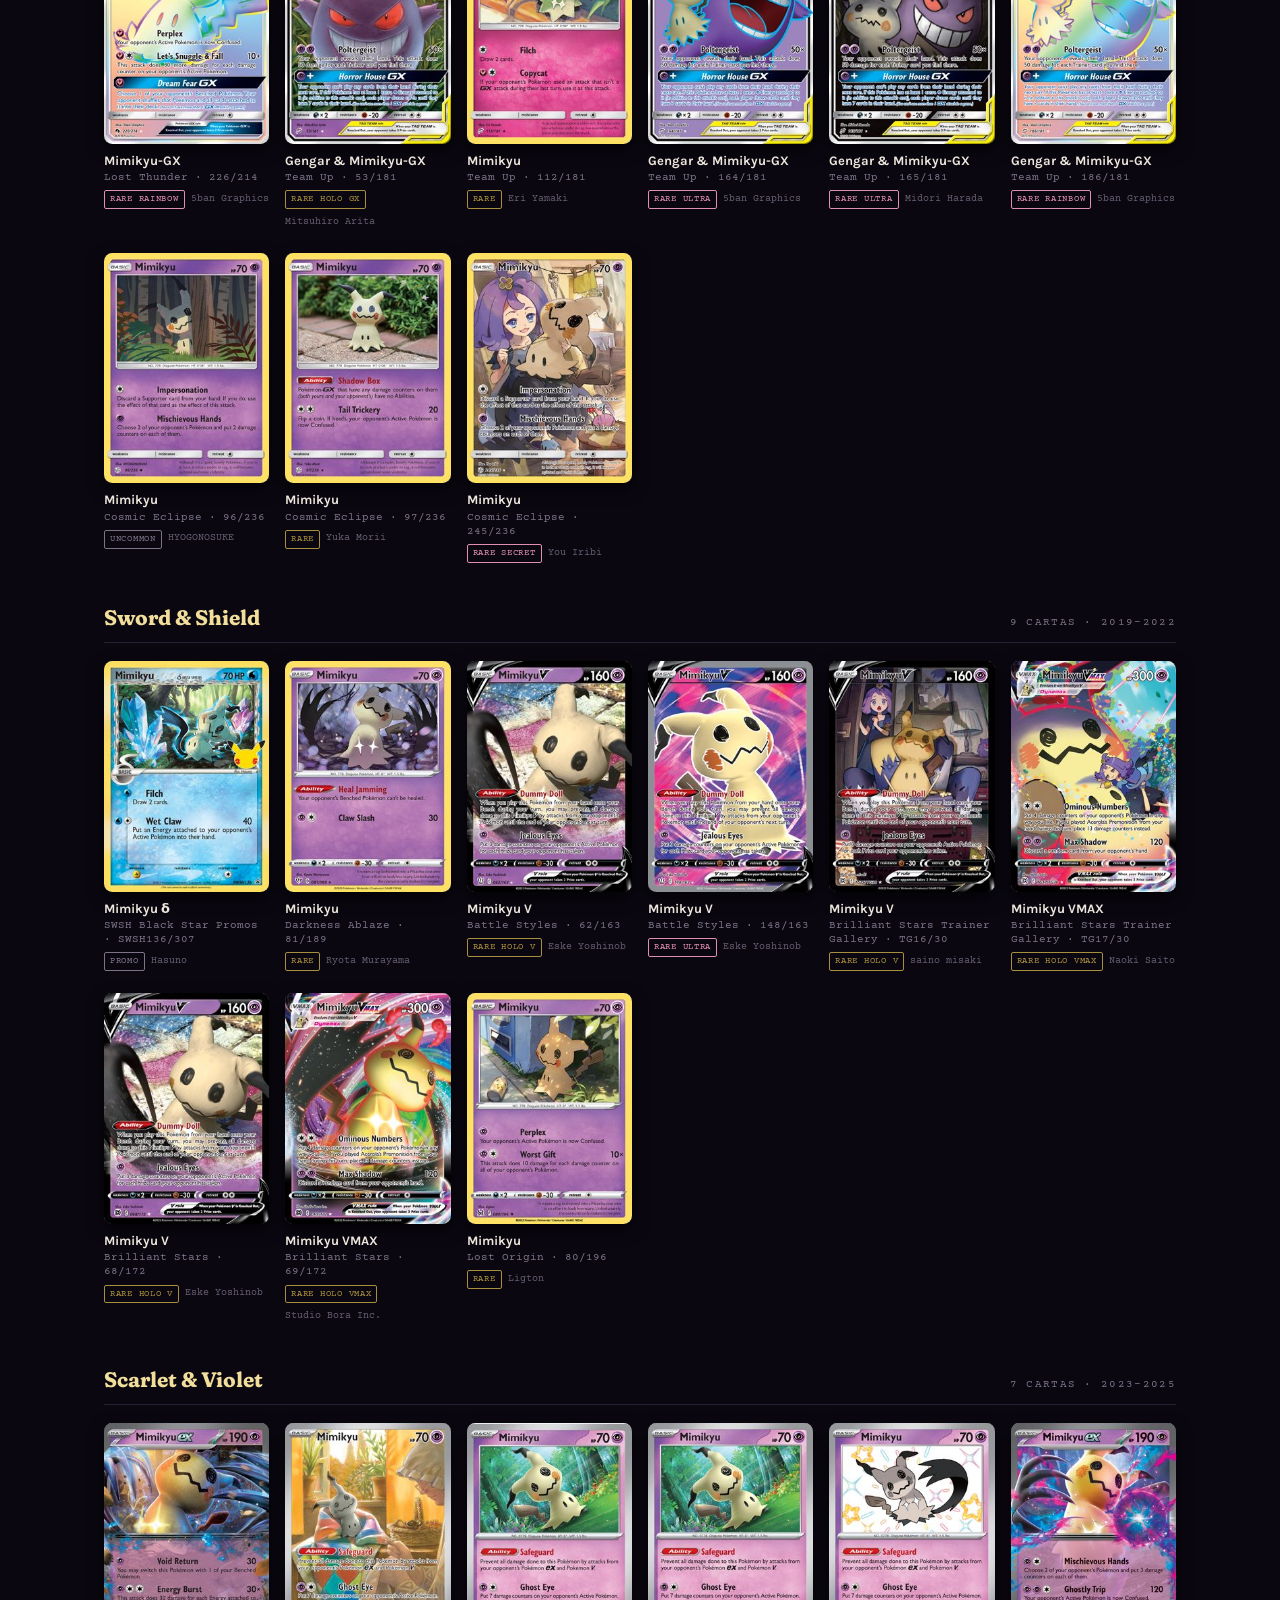
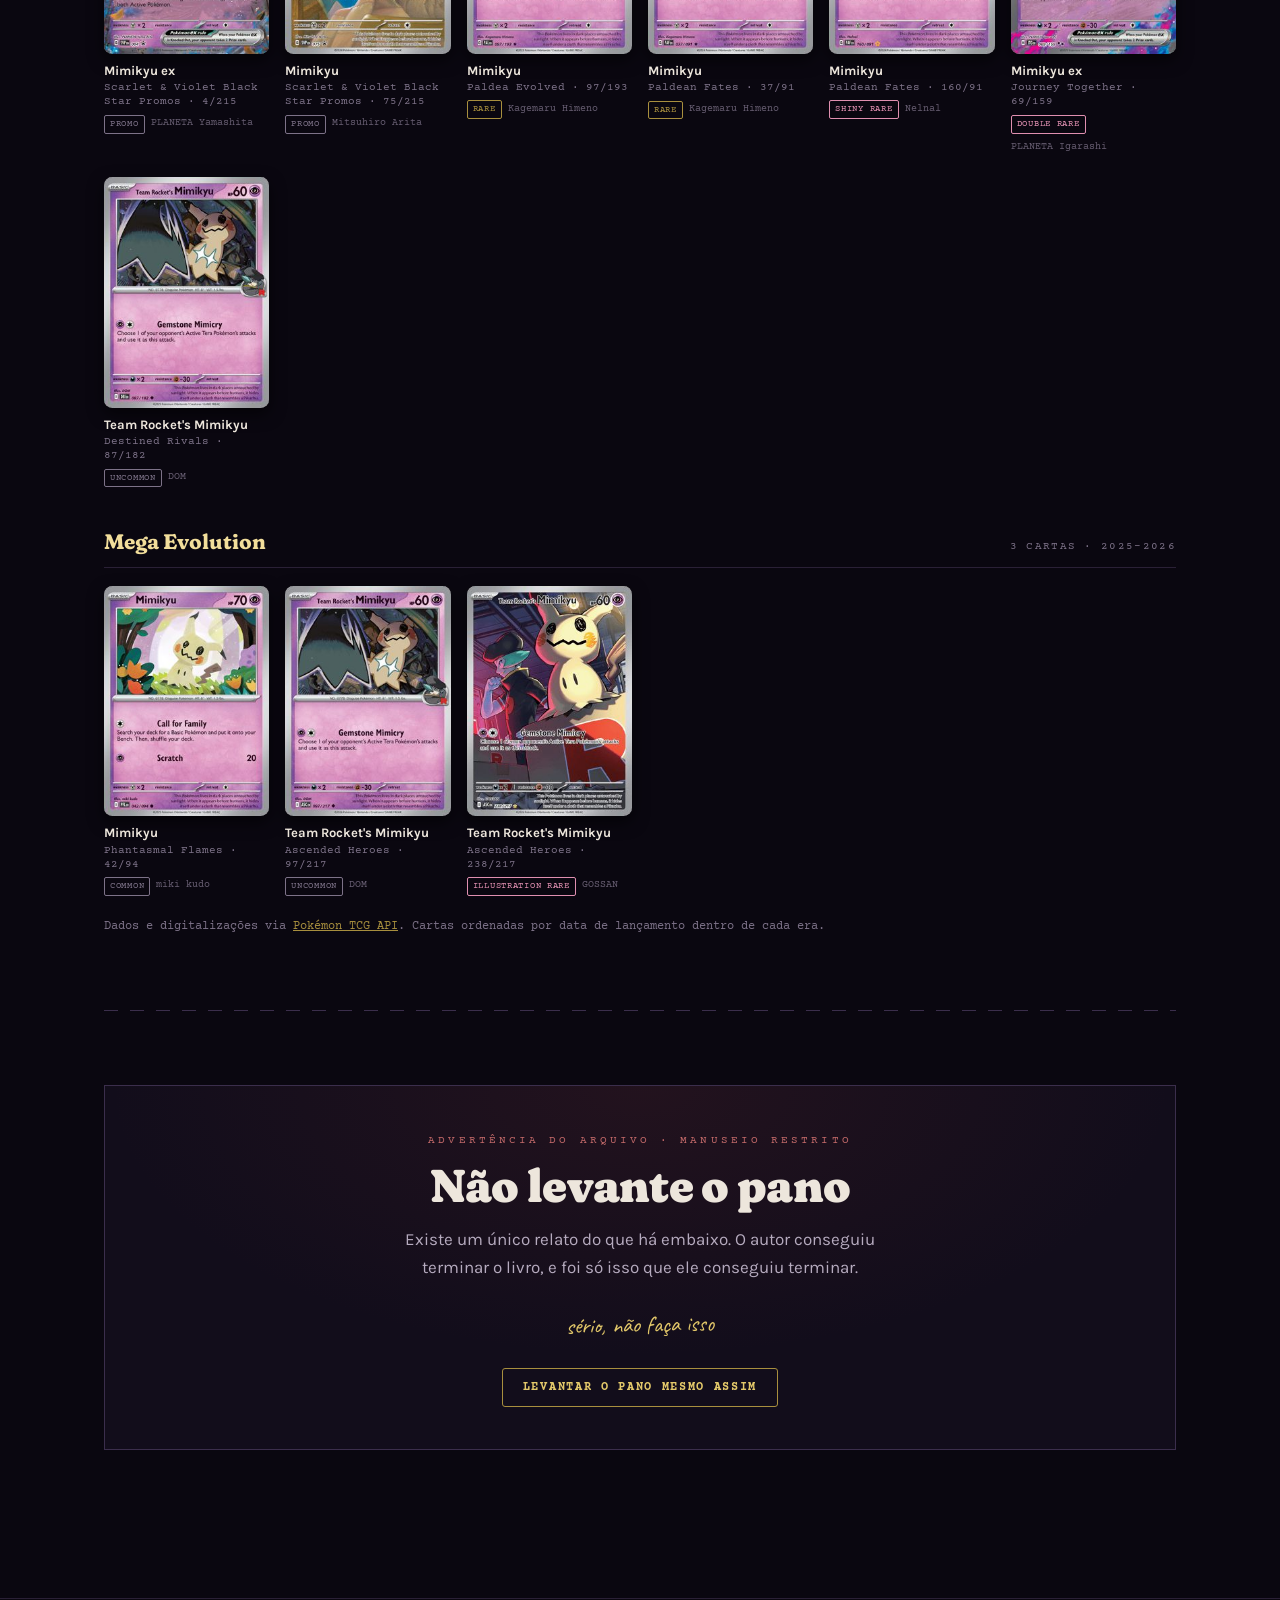
==== commit 6a8b3f2c: "Escolher a musica leva direto para o jogo No computador a lista de musicas fica abaixo do palco e da" ====
--- a/index.html
+++ b/index.html
@@ -37,15 +37,15 @@
      o ?v=, quem abria logo depois de publicar pegava o HTML novo com o CSS e o JS
      velhos. A cada publicação que mexe em css/ ou js/, suba o número do ?v= em todos. -->
 <!-- a ordem importa: a cascata foi montada nesta sequência -->
-<link rel="stylesheet" href="css/base.css?v=20261026-4">
-<link rel="stylesheet" href="css/heroi.css?v=20261026-4">
-<link rel="stylesheet" href="css/conteudo.css?v=20261026-4">
-<link rel="stylesheet" href="css/builds.css?v=20261026-4">
-<link rel="stylesheet" href="css/cartas.css?v=20261026-4">
-<link rel="stylesheet" href="css/palco.css?v=20261026-4">
-<link rel="stylesheet" href="css/guarda-roupa.css?v=20261026-4">
-<link rel="stylesheet" href="css/anatomia.css?v=20261026-4">
-<link rel="stylesheet" href="css/ritmo.css?v=20261026-4">
+<link rel="stylesheet" href="css/base.css?v=20261026-5">
+<link rel="stylesheet" href="css/heroi.css?v=20261026-5">
+<link rel="stylesheet" href="css/conteudo.css?v=20261026-5">
+<link rel="stylesheet" href="css/builds.css?v=20261026-5">
+<link rel="stylesheet" href="css/cartas.css?v=20261026-5">
+<link rel="stylesheet" href="css/palco.css?v=20261026-5">
+<link rel="stylesheet" href="css/guarda-roupa.css?v=20261026-5">
+<link rel="stylesheet" href="css/anatomia.css?v=20261026-5">
+<link rel="stylesheet" href="css/ritmo.css?v=20261026-5">
 </head>
 <body>
 
@@ -1450,14 +1450,14 @@
 </div>
 
 <!-- comum.js precisa vir primeiro: os outros consultam window.MK -->
-<script src="js/comum.js?v=20261026-4"></script>
-<script src="js/fantasias.js?v=20261026-4"></script>
-<script src="js/fundo.js?v=20261026-4"></script>
-<script src="js/palco.js?v=20261026-4"></script>
-<script src="js/guarda-roupa.js?v=20261026-4"></script>
-<script src="js/anatomia.js?v=20261026-4"></script>
-<script src="js/interface.js?v=20261026-4"></script>
-<script src="js/batidas.js?v=20261026-4"></script>
-<script src="js/ritmo.js?v=20261026-4"></script>
+<script src="js/comum.js?v=20261026-5"></script>
+<script src="js/fantasias.js?v=20261026-5"></script>
+<script src="js/fundo.js?v=20261026-5"></script>
+<script src="js/palco.js?v=20261026-5"></script>
+<script src="js/guarda-roupa.js?v=20261026-5"></script>
+<script src="js/anatomia.js?v=20261026-5"></script>
+<script src="js/interface.js?v=20261026-5"></script>
+<script src="js/batidas.js?v=20261026-5"></script>
+<script src="js/ritmo.js?v=20261026-5"></script>
 </body>
 </html>
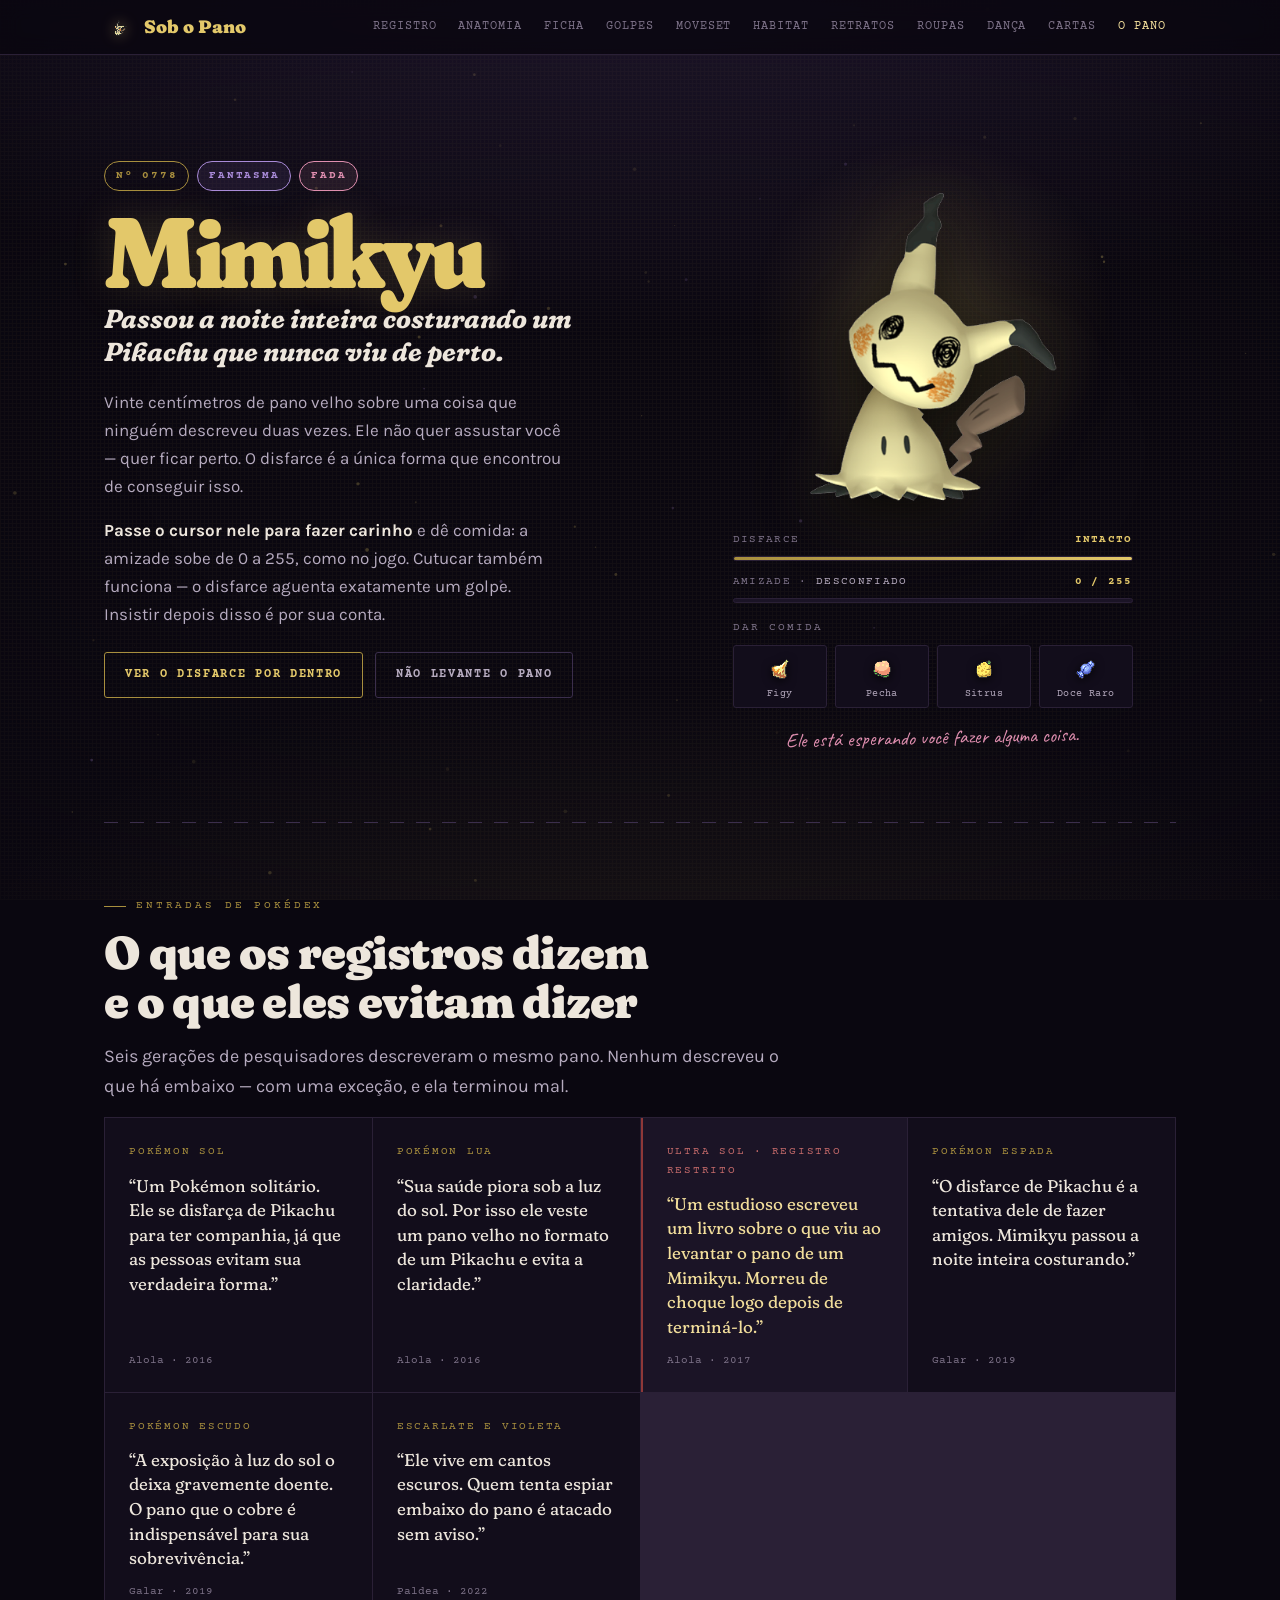
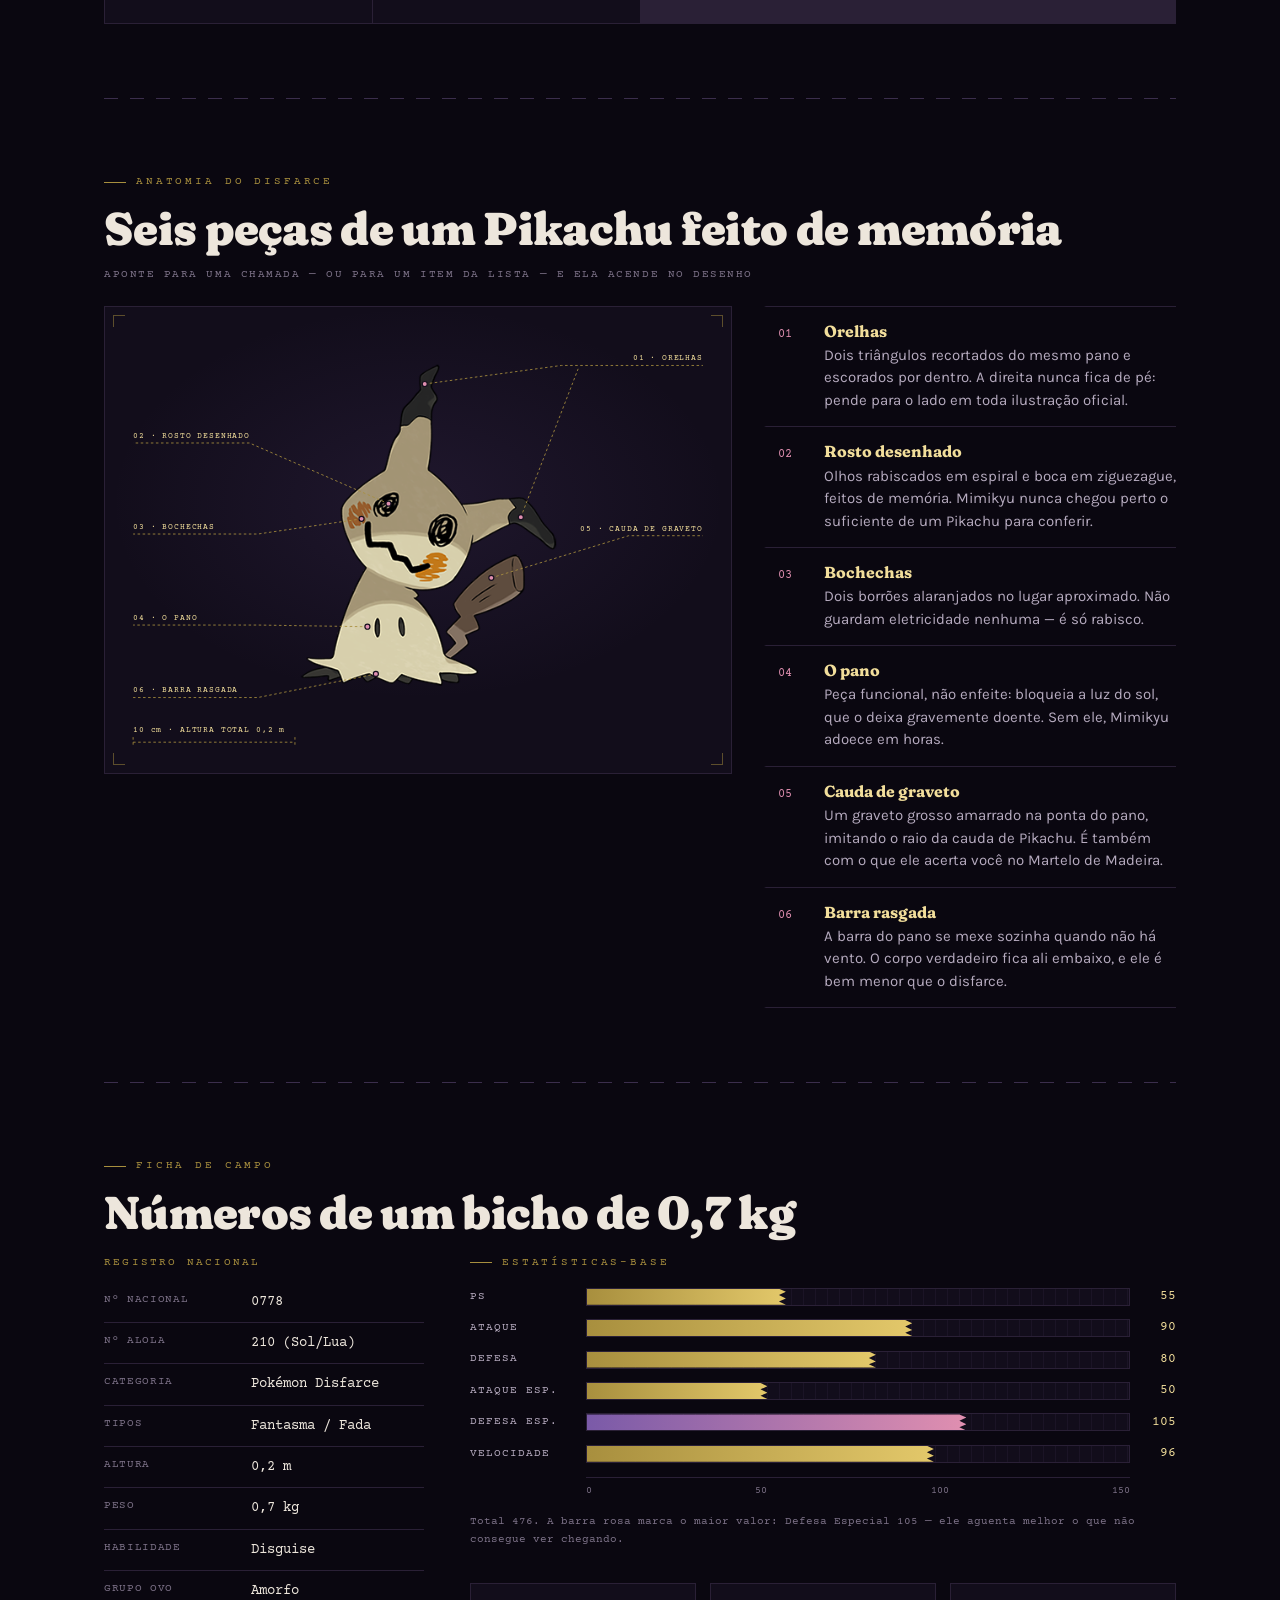
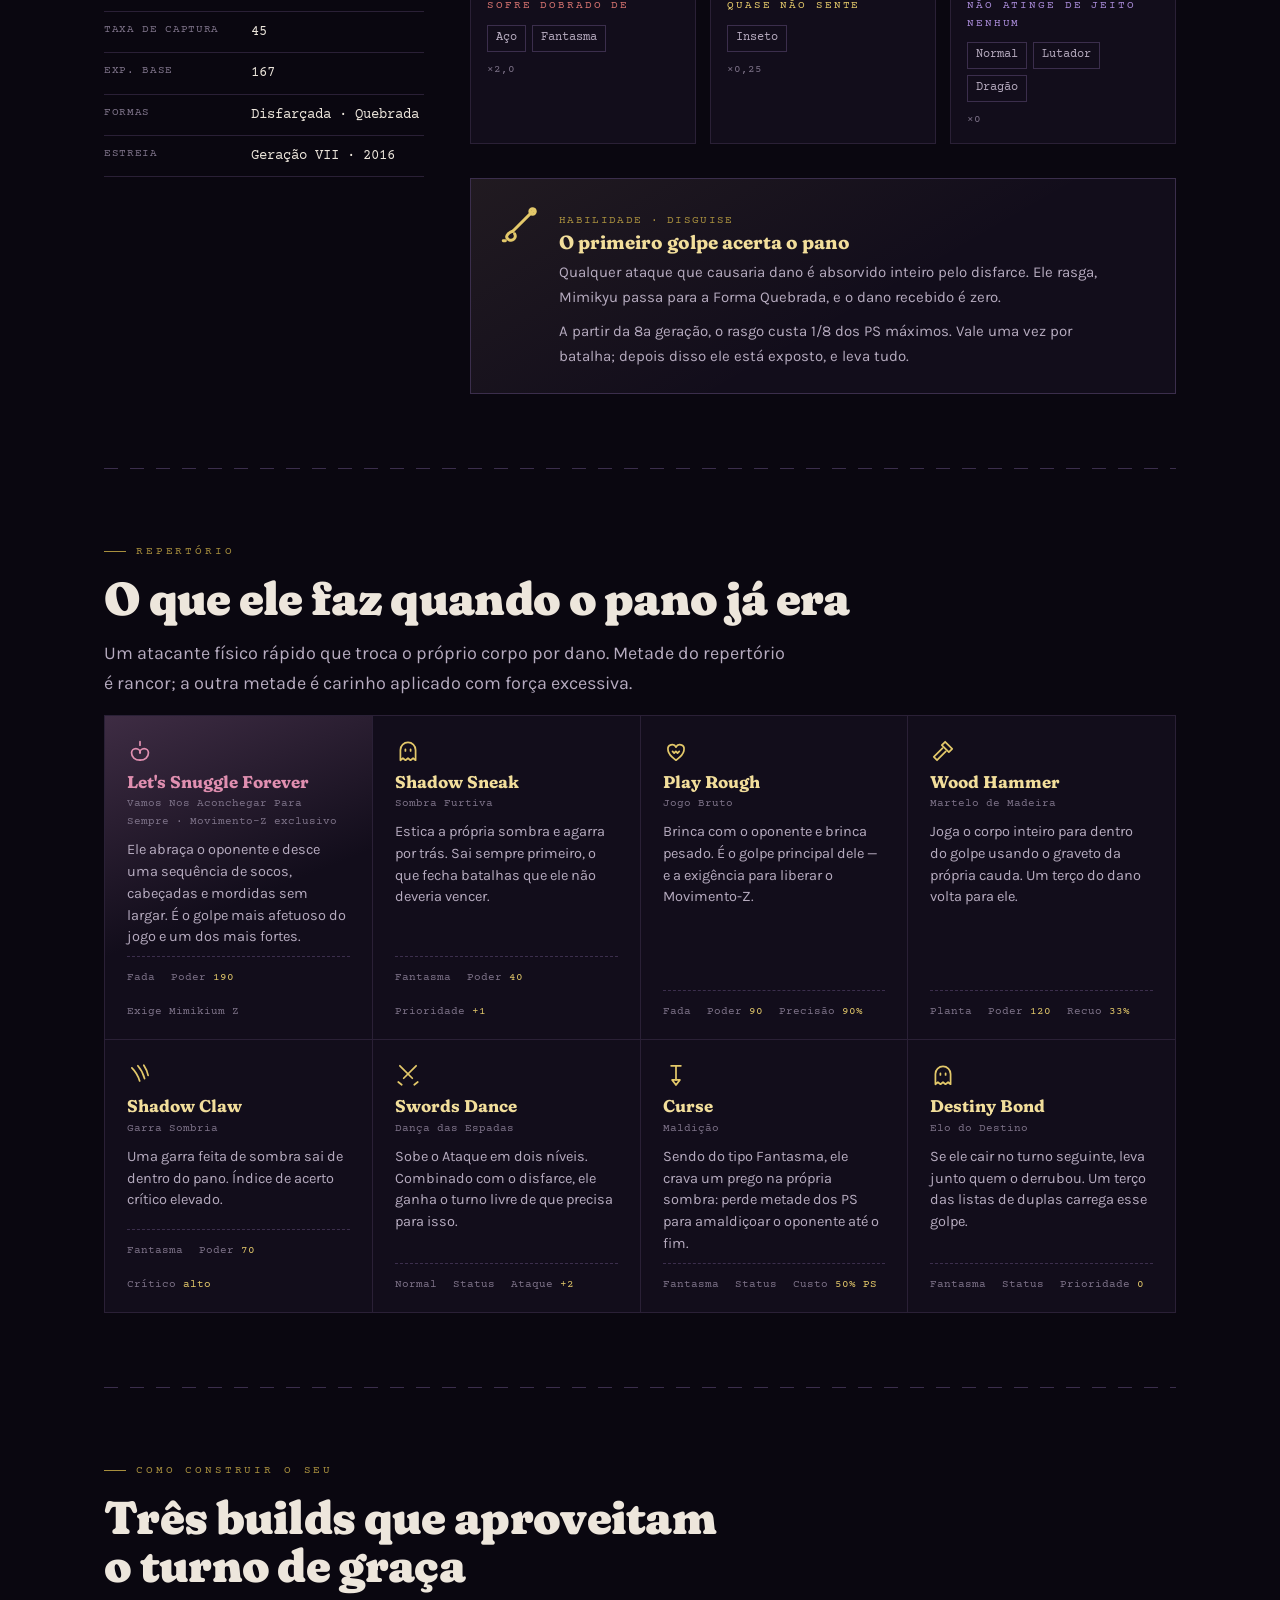
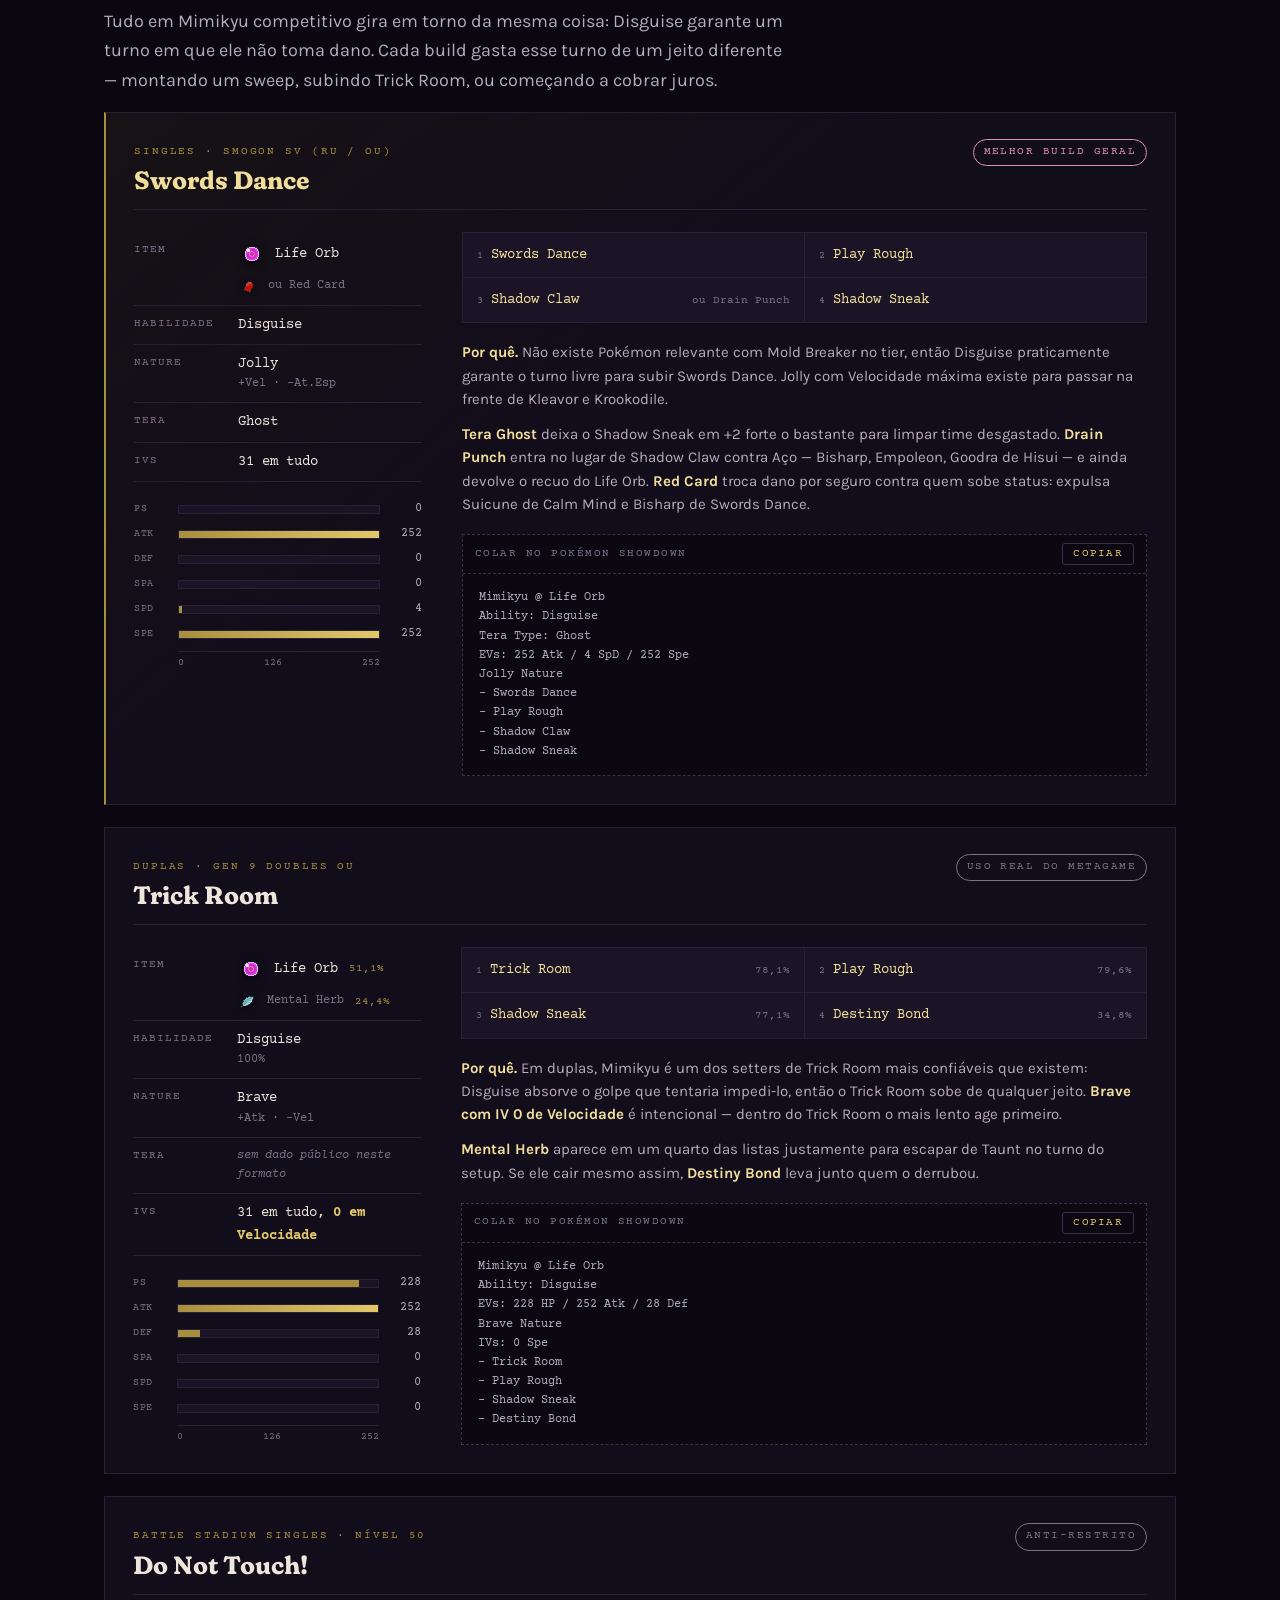
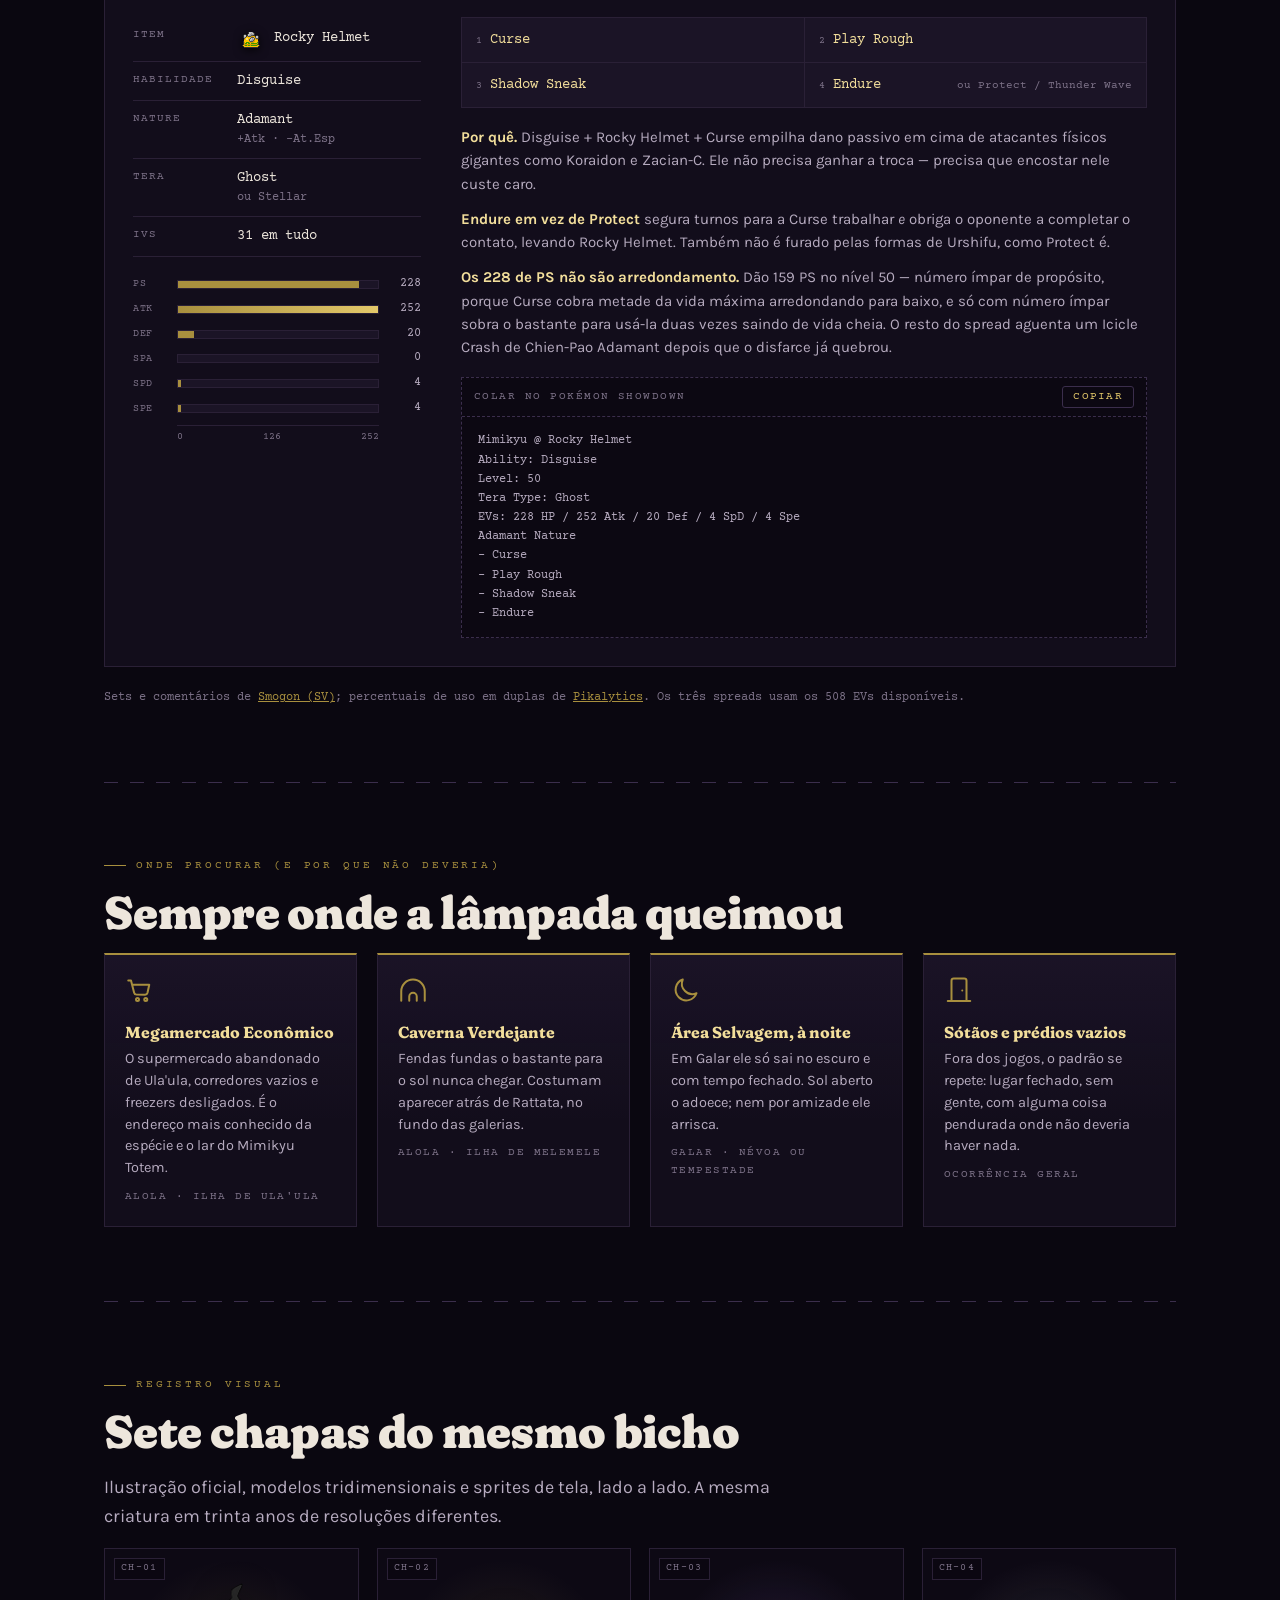
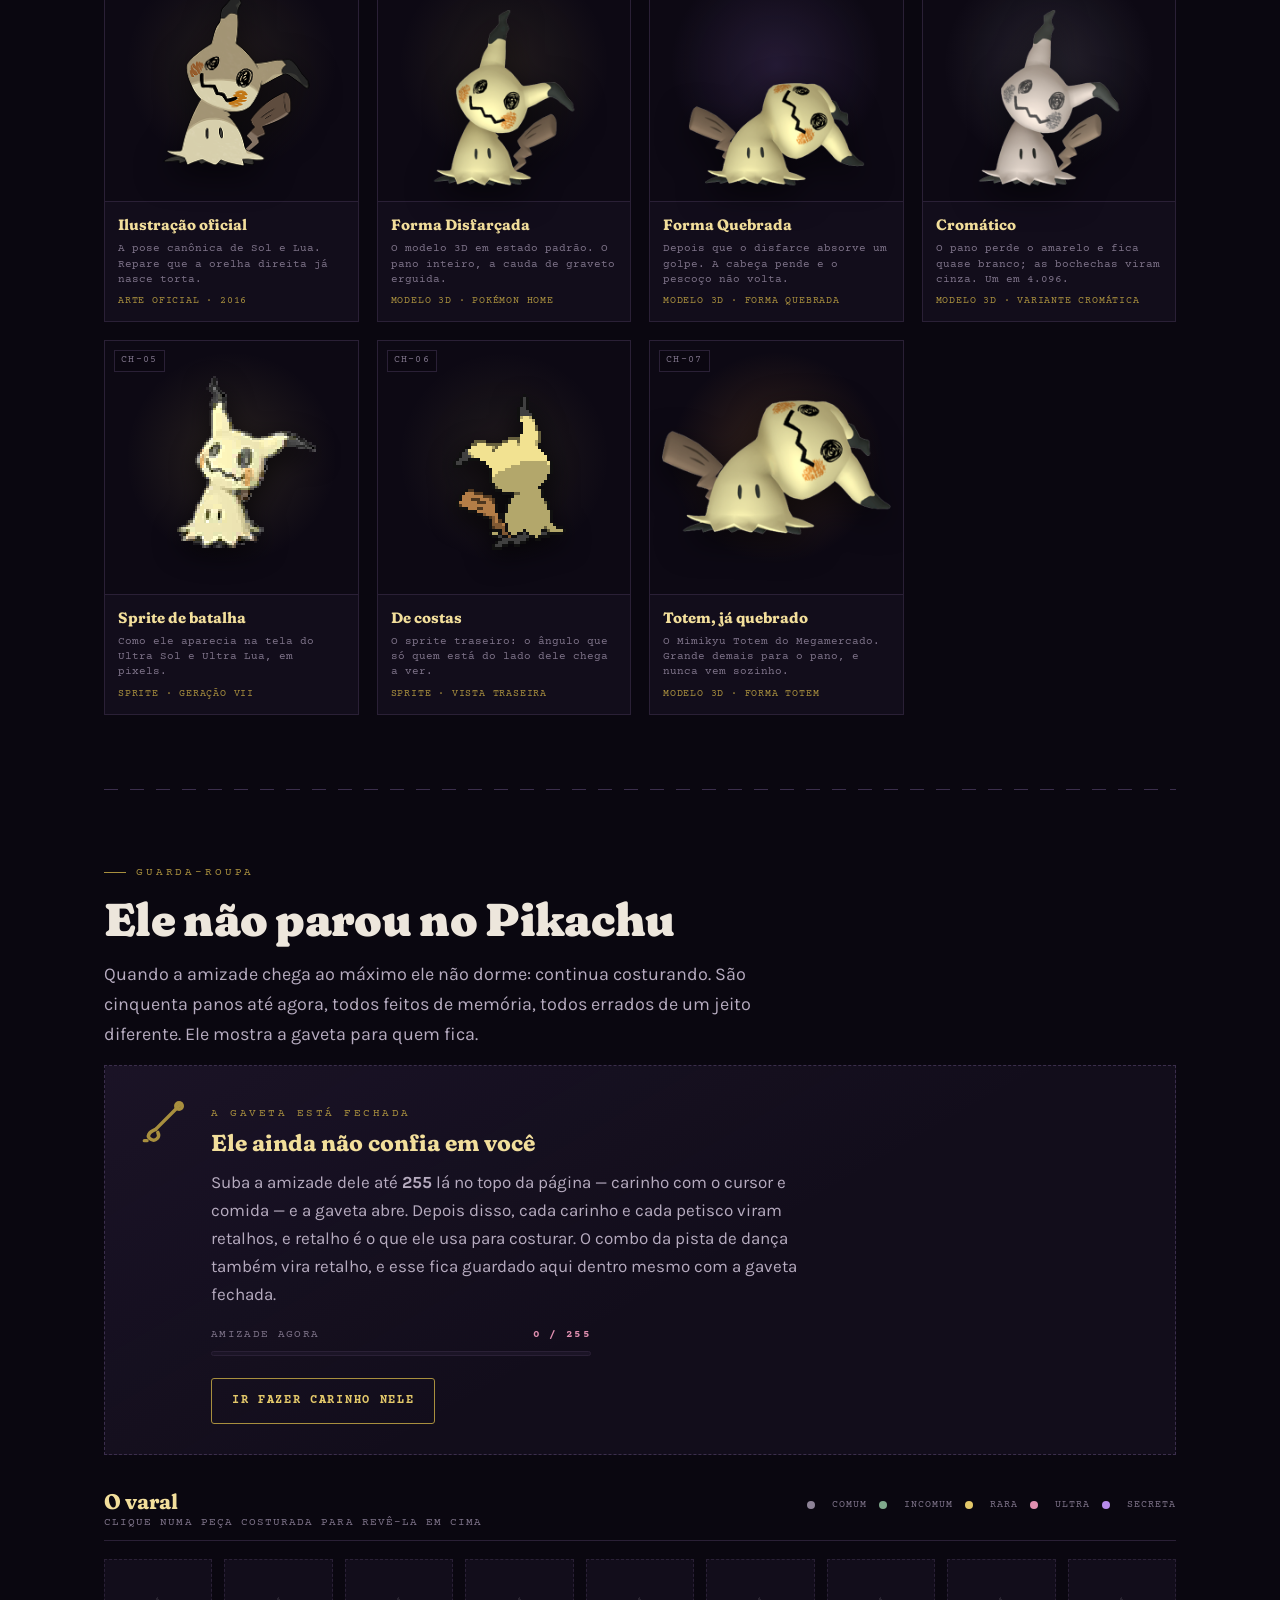
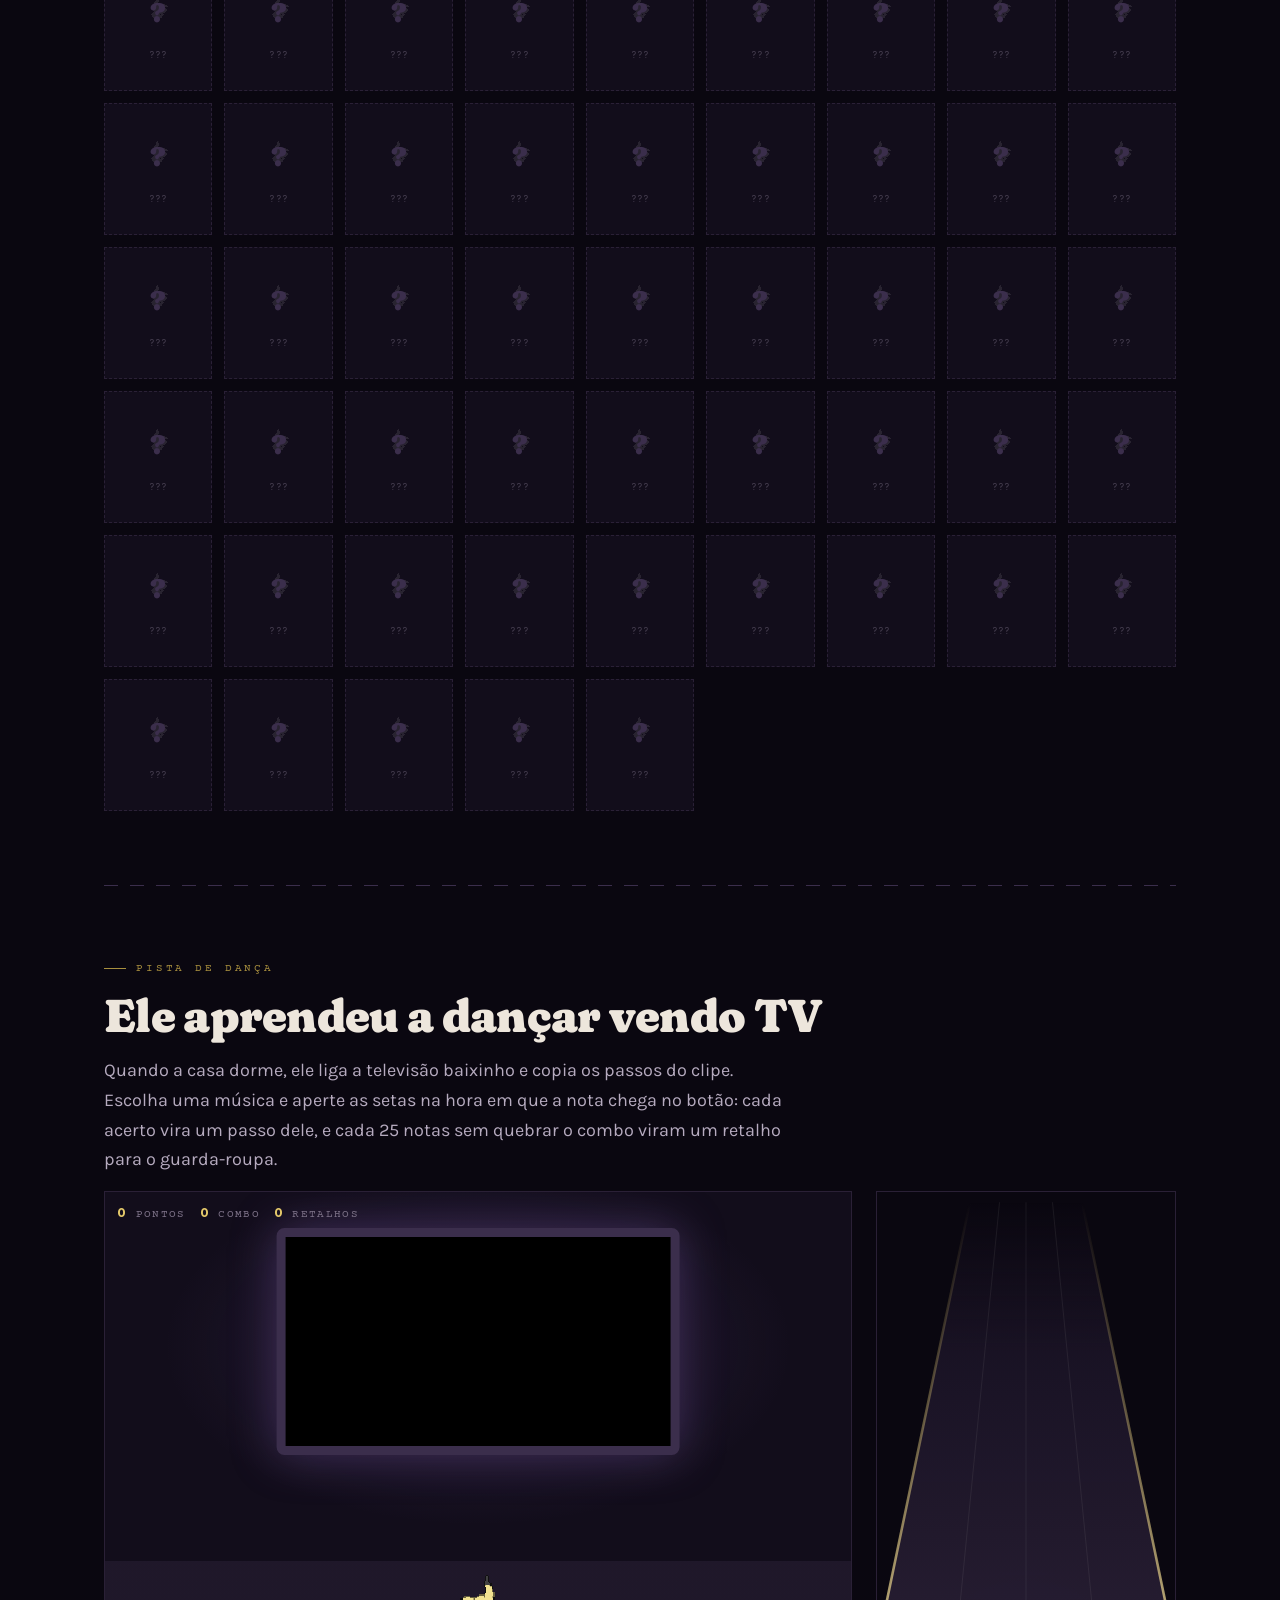
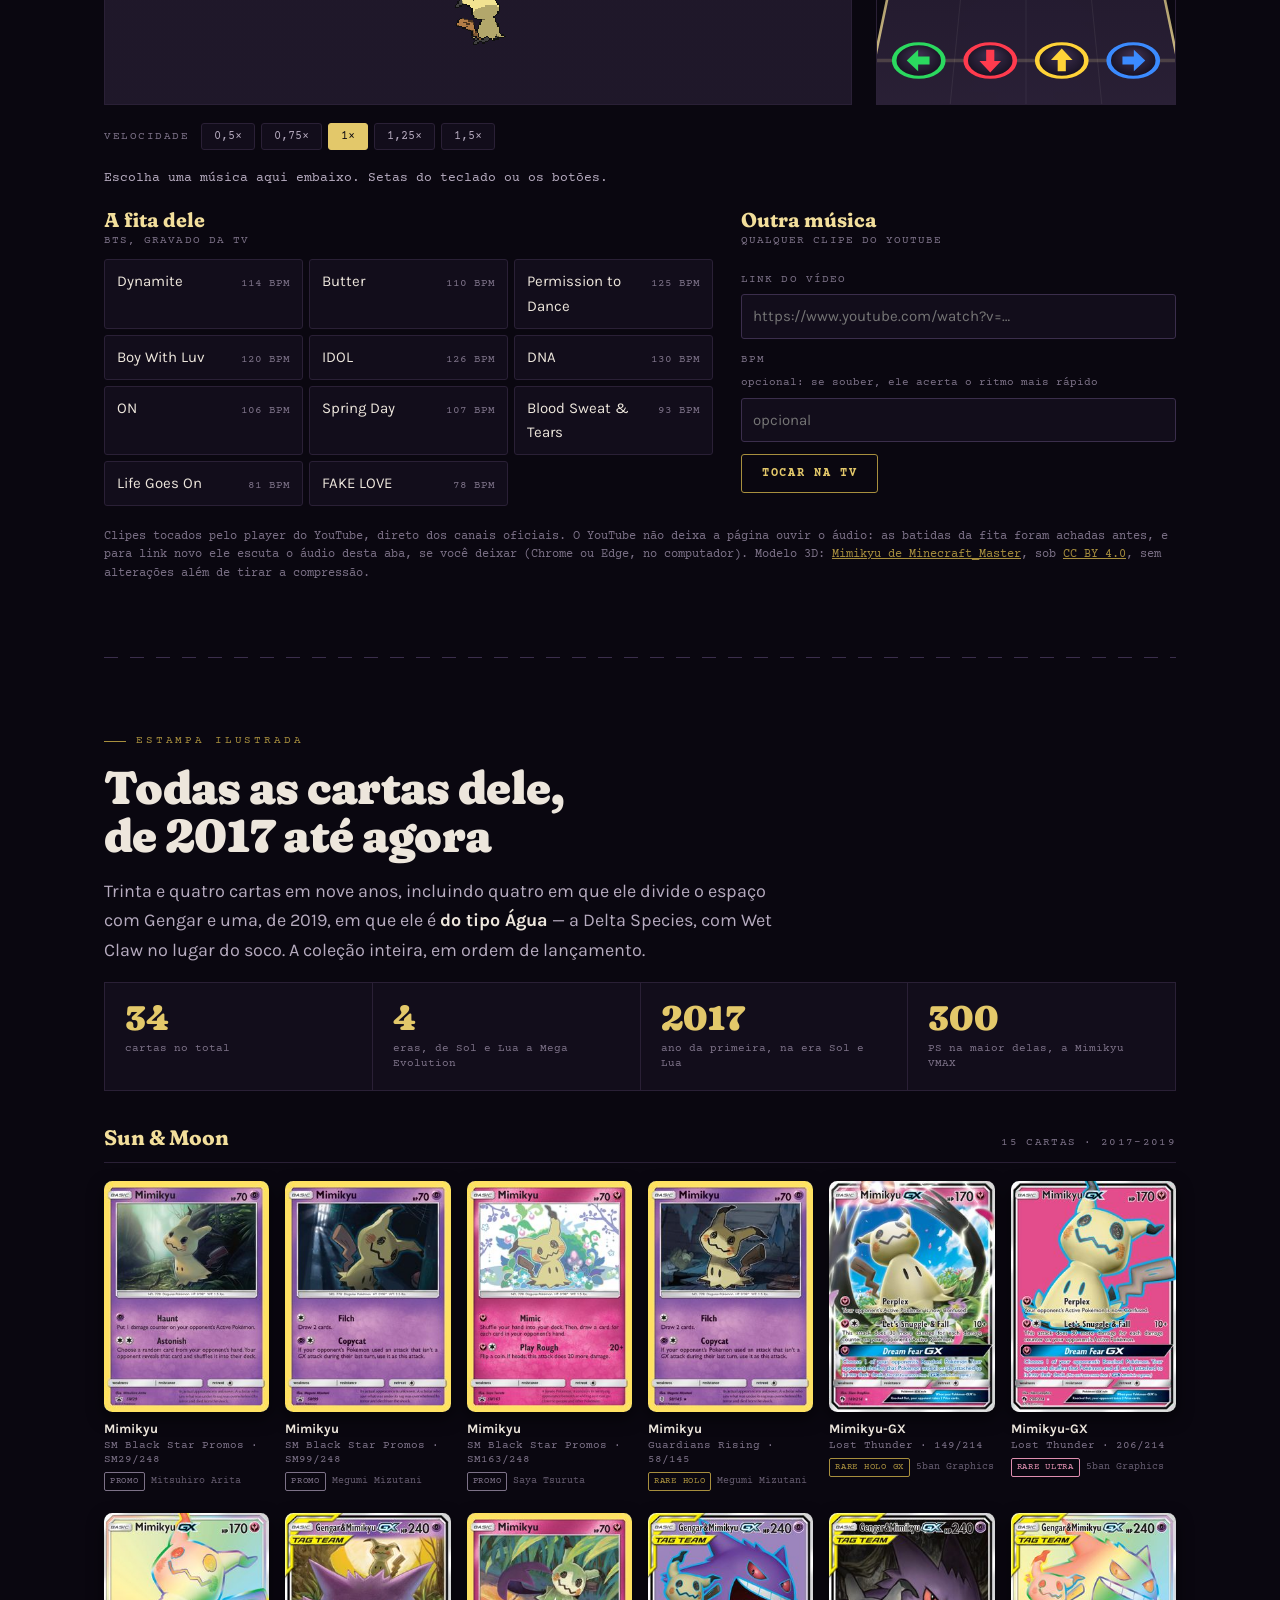
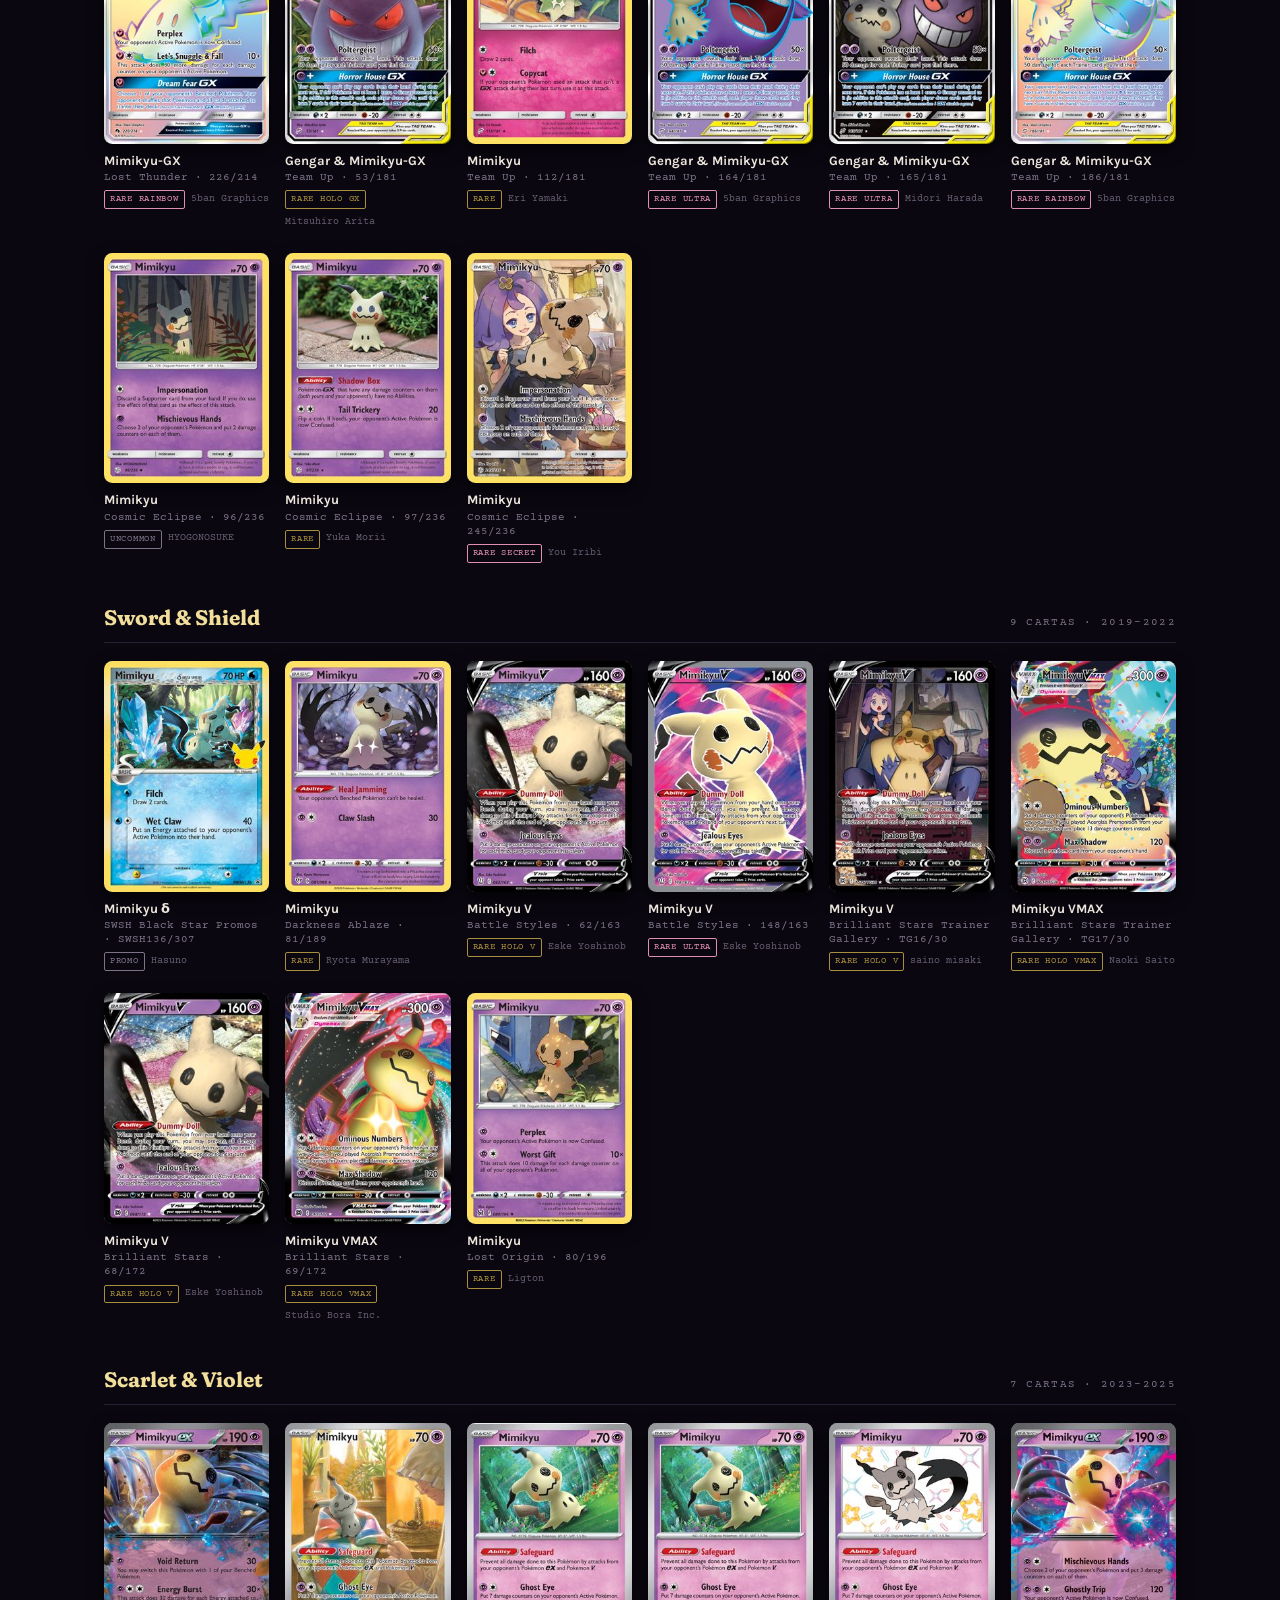
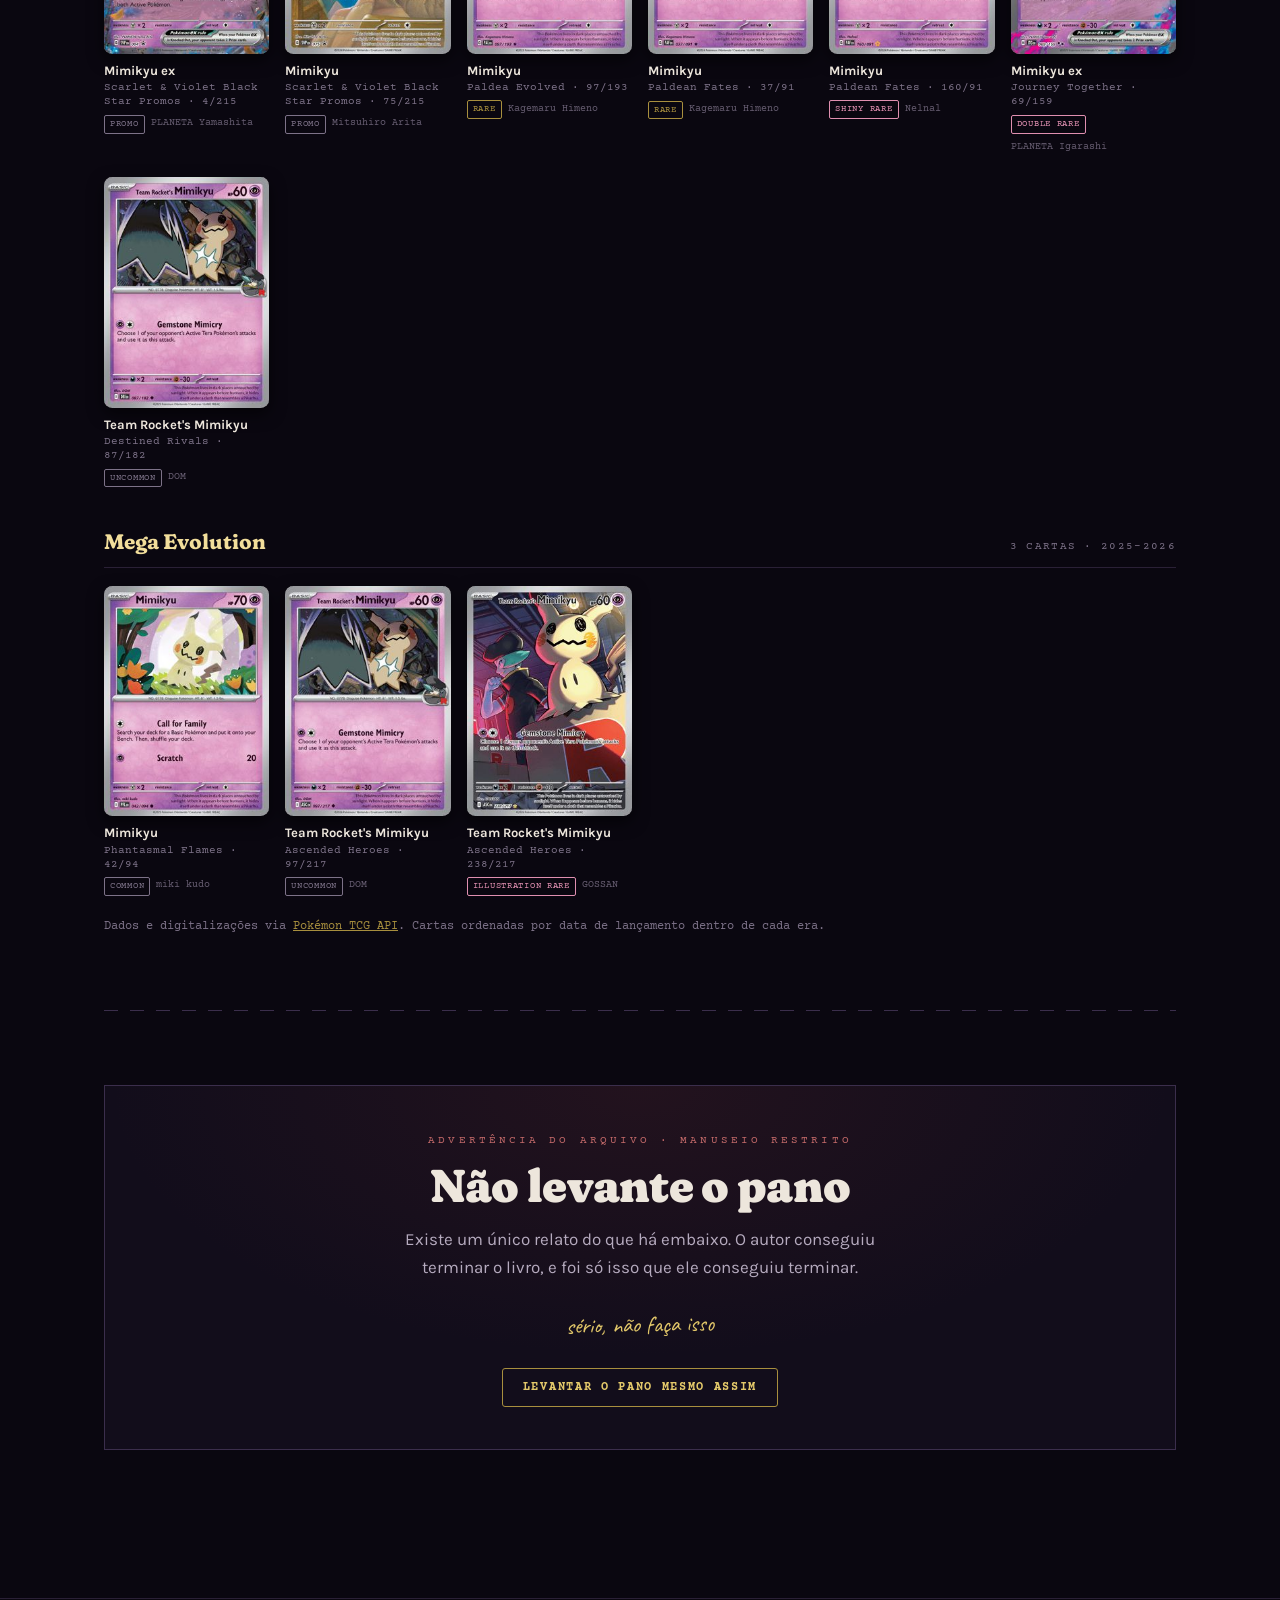
==== commit c9724d05: "Setas da pista de danca mais faceis de ler A seta da gema vinha na cor da faixa sobre a tampa branca" ====
--- a/index.html
+++ b/index.html
@@ -37,15 +37,15 @@
      o ?v=, quem abria logo depois de publicar pegava o HTML novo com o CSS e o JS
      velhos. A cada publicação que mexe em css/ ou js/, suba o número do ?v= em todos. -->
 <!-- a ordem importa: a cascata foi montada nesta sequência -->
-<link rel="stylesheet" href="css/base.css?v=20261026-5">
-<link rel="stylesheet" href="css/heroi.css?v=20261026-5">
-<link rel="stylesheet" href="css/conteudo.css?v=20261026-5">
-<link rel="stylesheet" href="css/builds.css?v=20261026-5">
-<link rel="stylesheet" href="css/cartas.css?v=20261026-5">
-<link rel="stylesheet" href="css/palco.css?v=20261026-5">
-<link rel="stylesheet" href="css/guarda-roupa.css?v=20261026-5">
-<link rel="stylesheet" href="css/anatomia.css?v=20261026-5">
-<link rel="stylesheet" href="css/ritmo.css?v=20261026-5">
+<link rel="stylesheet" href="css/base.css?v=20261027-1">
+<link rel="stylesheet" href="css/heroi.css?v=20261027-1">
+<link rel="stylesheet" href="css/conteudo.css?v=20261027-1">
+<link rel="stylesheet" href="css/builds.css?v=20261027-1">
+<link rel="stylesheet" href="css/cartas.css?v=20261027-1">
+<link rel="stylesheet" href="css/palco.css?v=20261027-1">
+<link rel="stylesheet" href="css/guarda-roupa.css?v=20261027-1">
+<link rel="stylesheet" href="css/anatomia.css?v=20261027-1">
+<link rel="stylesheet" href="css/ritmo.css?v=20261027-1">
 </head>
 <body>
 
@@ -1450,14 +1450,14 @@
 </div>
 
 <!-- comum.js precisa vir primeiro: os outros consultam window.MK -->
-<script src="js/comum.js?v=20261026-5"></script>
-<script src="js/fantasias.js?v=20261026-5"></script>
-<script src="js/fundo.js?v=20261026-5"></script>
-<script src="js/palco.js?v=20261026-5"></script>
-<script src="js/guarda-roupa.js?v=20261026-5"></script>
-<script src="js/anatomia.js?v=20261026-5"></script>
-<script src="js/interface.js?v=20261026-5"></script>
-<script src="js/batidas.js?v=20261026-5"></script>
-<script src="js/ritmo.js?v=20261026-5"></script>
+<script src="js/comum.js?v=20261027-1"></script>
+<script src="js/fantasias.js?v=20261027-1"></script>
+<script src="js/fundo.js?v=20261027-1"></script>
+<script src="js/palco.js?v=20261027-1"></script>
+<script src="js/guarda-roupa.js?v=20261027-1"></script>
+<script src="js/anatomia.js?v=20261027-1"></script>
+<script src="js/interface.js?v=20261027-1"></script>
+<script src="js/batidas.js?v=20261027-1"></script>
+<script src="js/ritmo.js?v=20261027-1"></script>
 </body>
 </html>
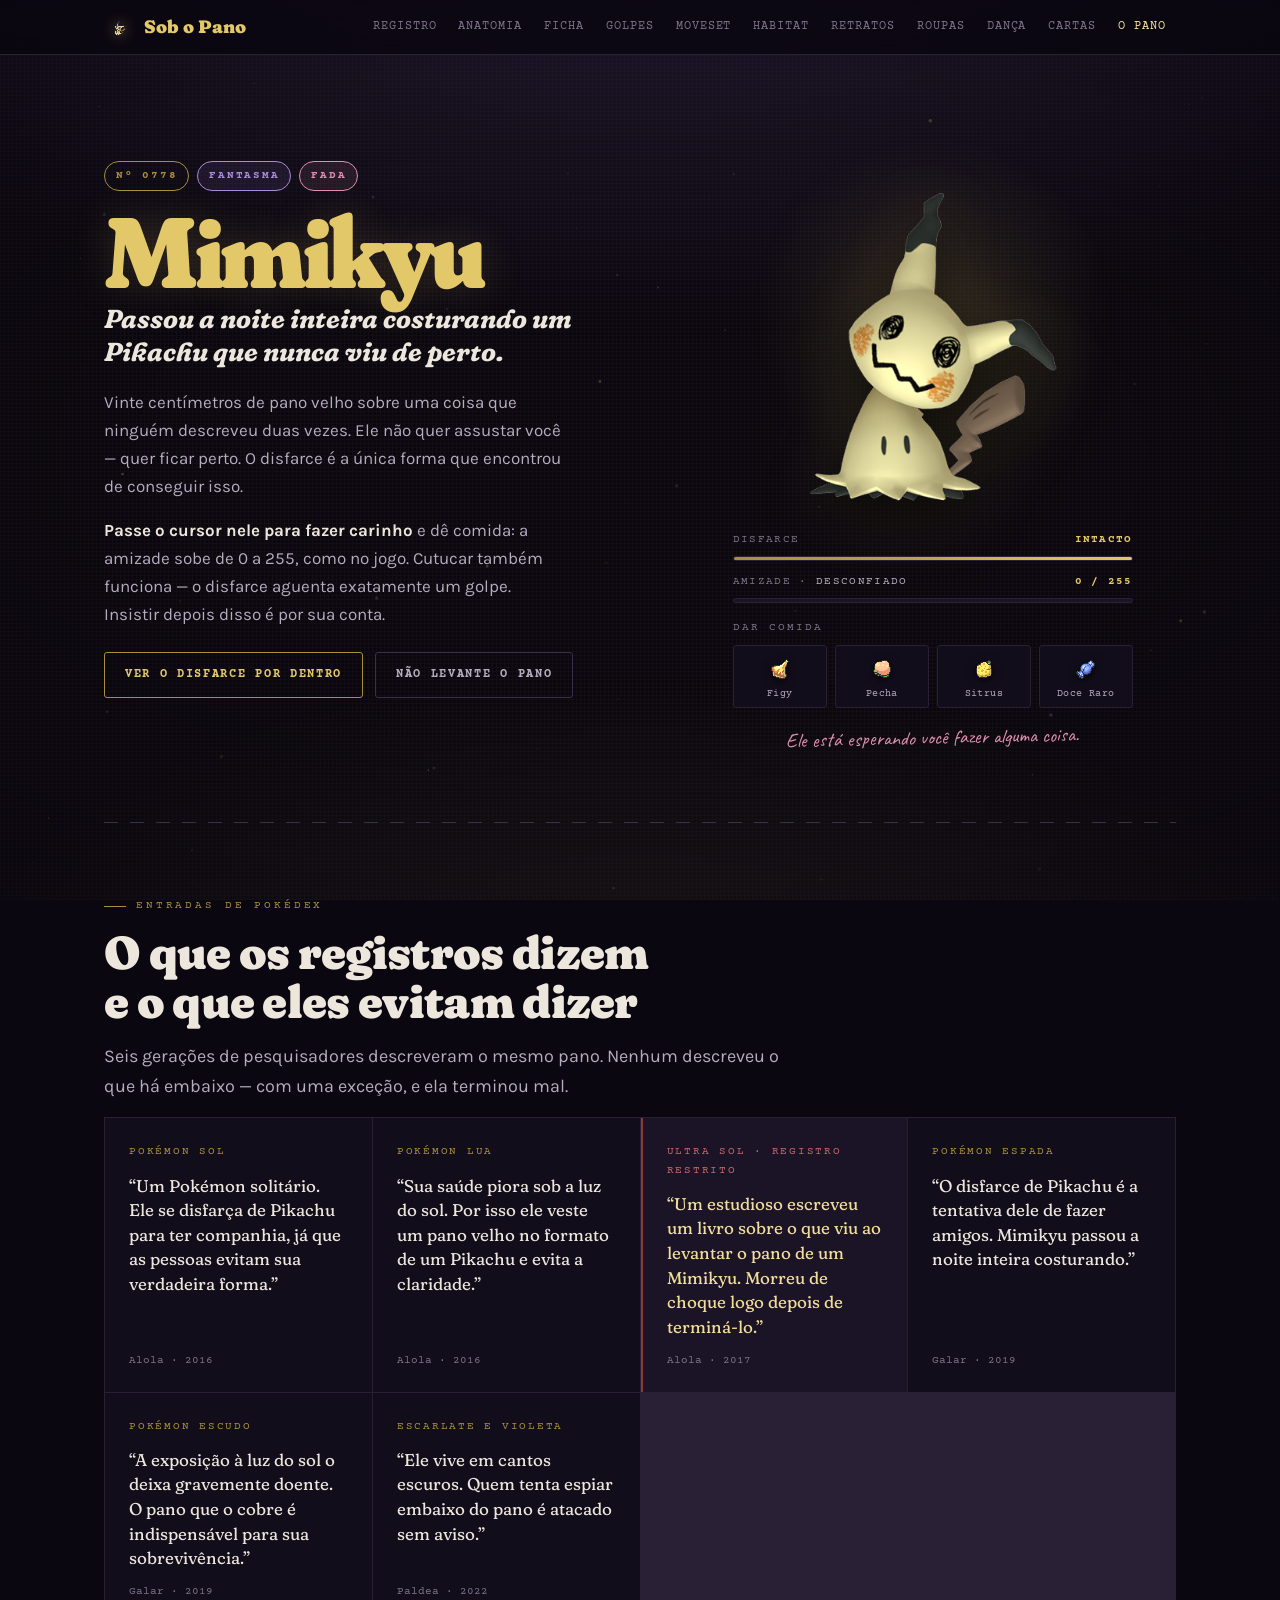
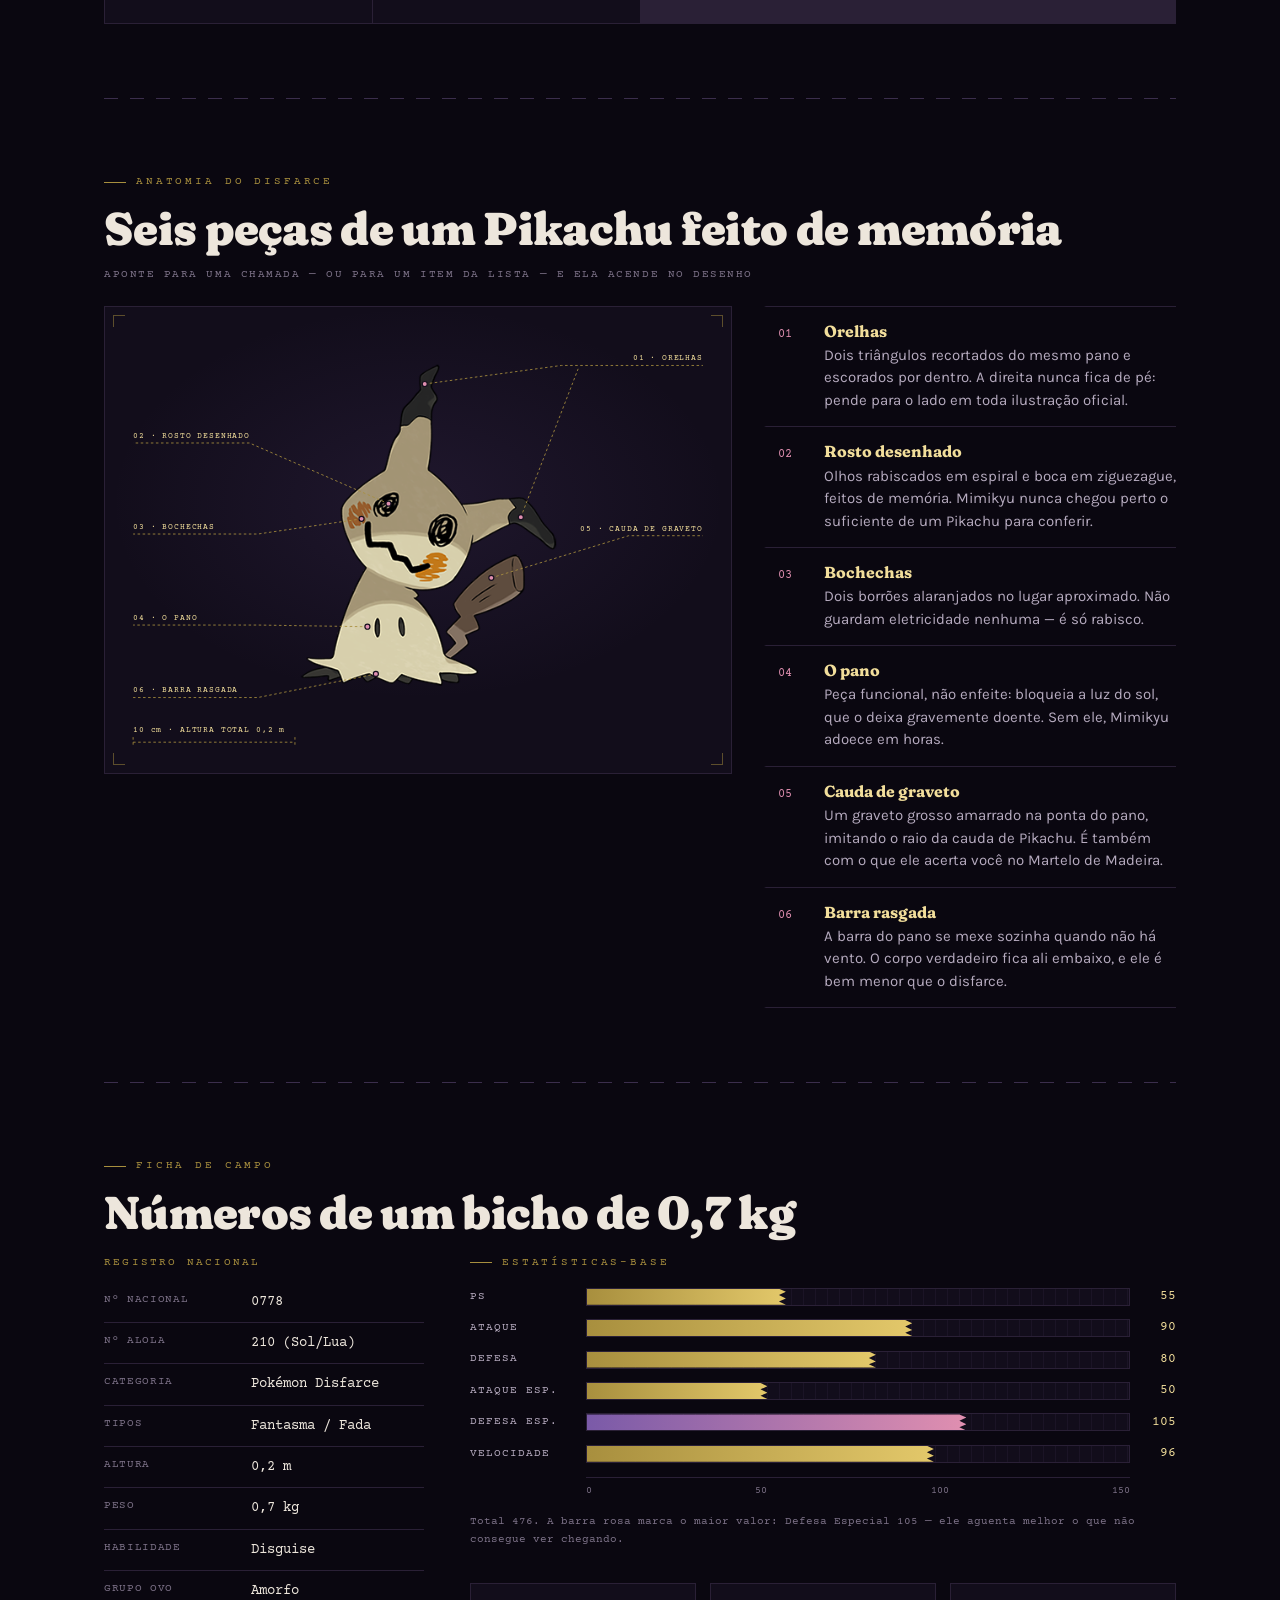
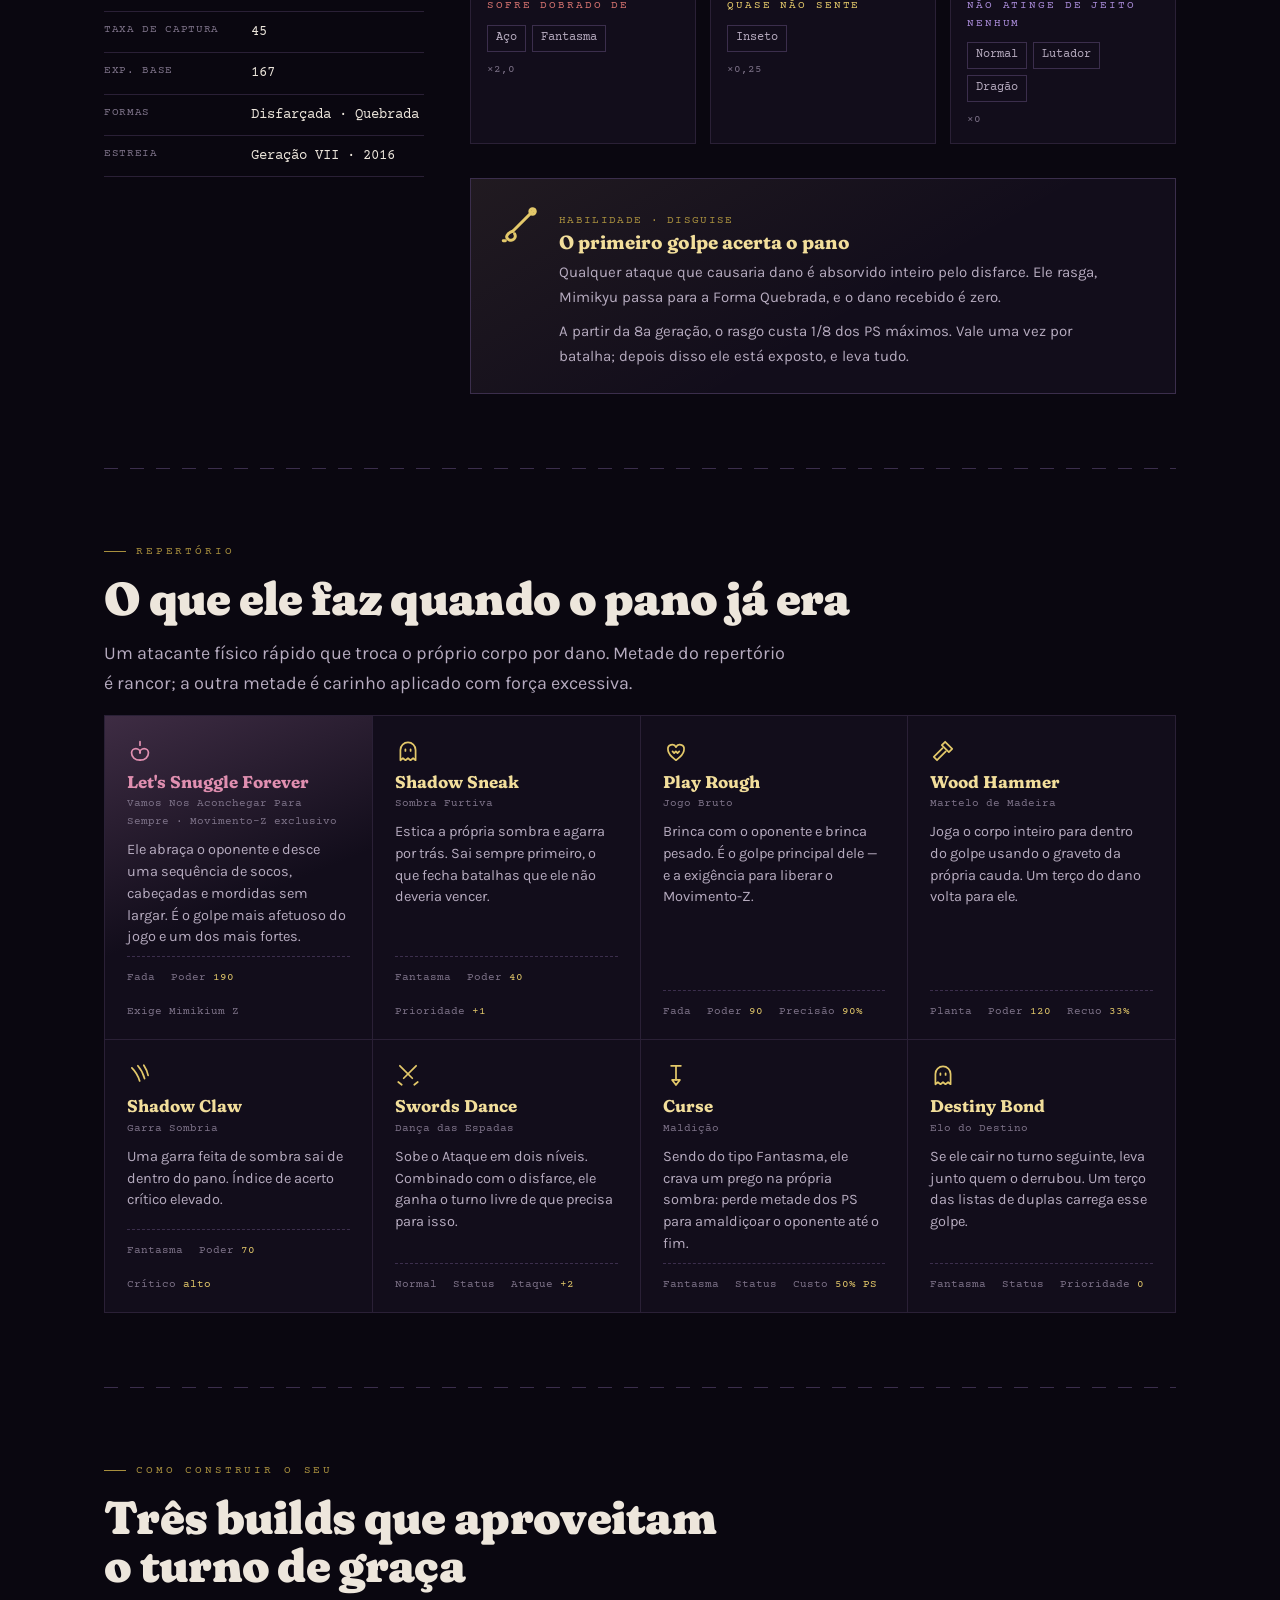
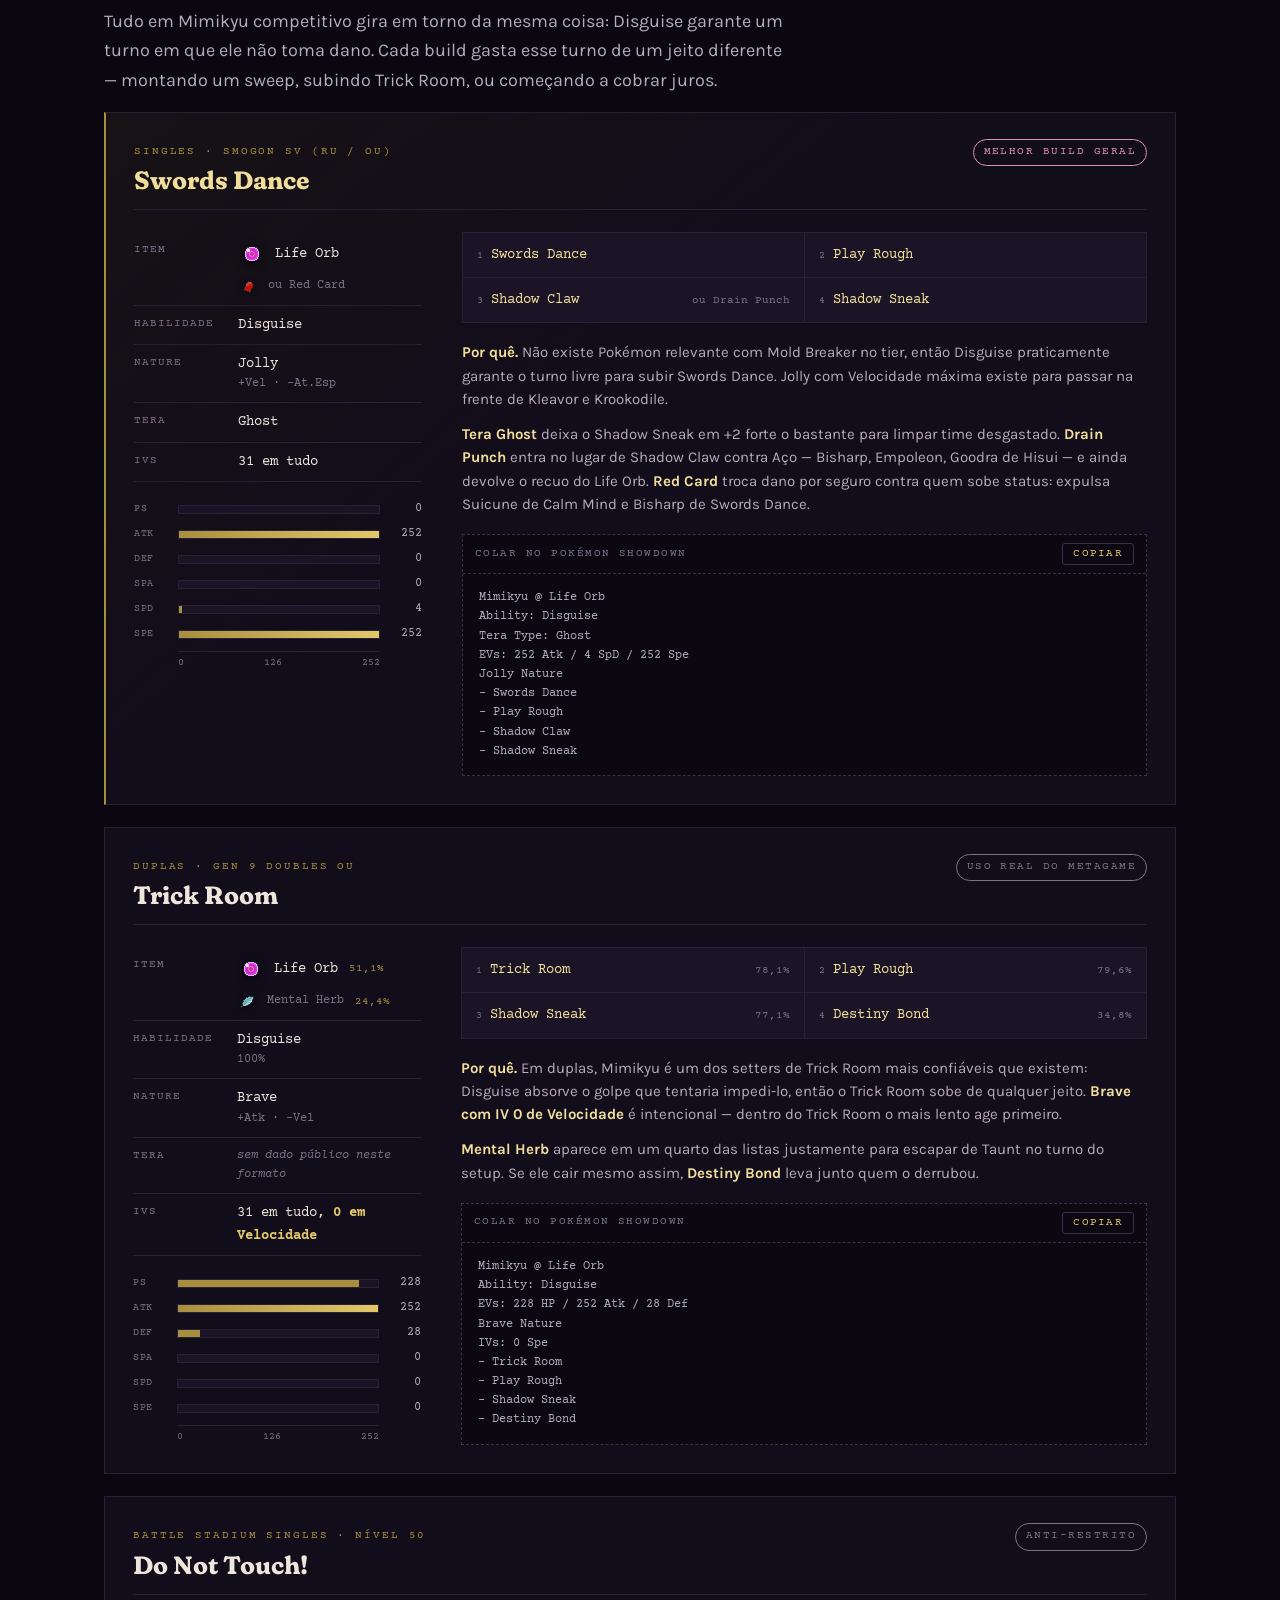
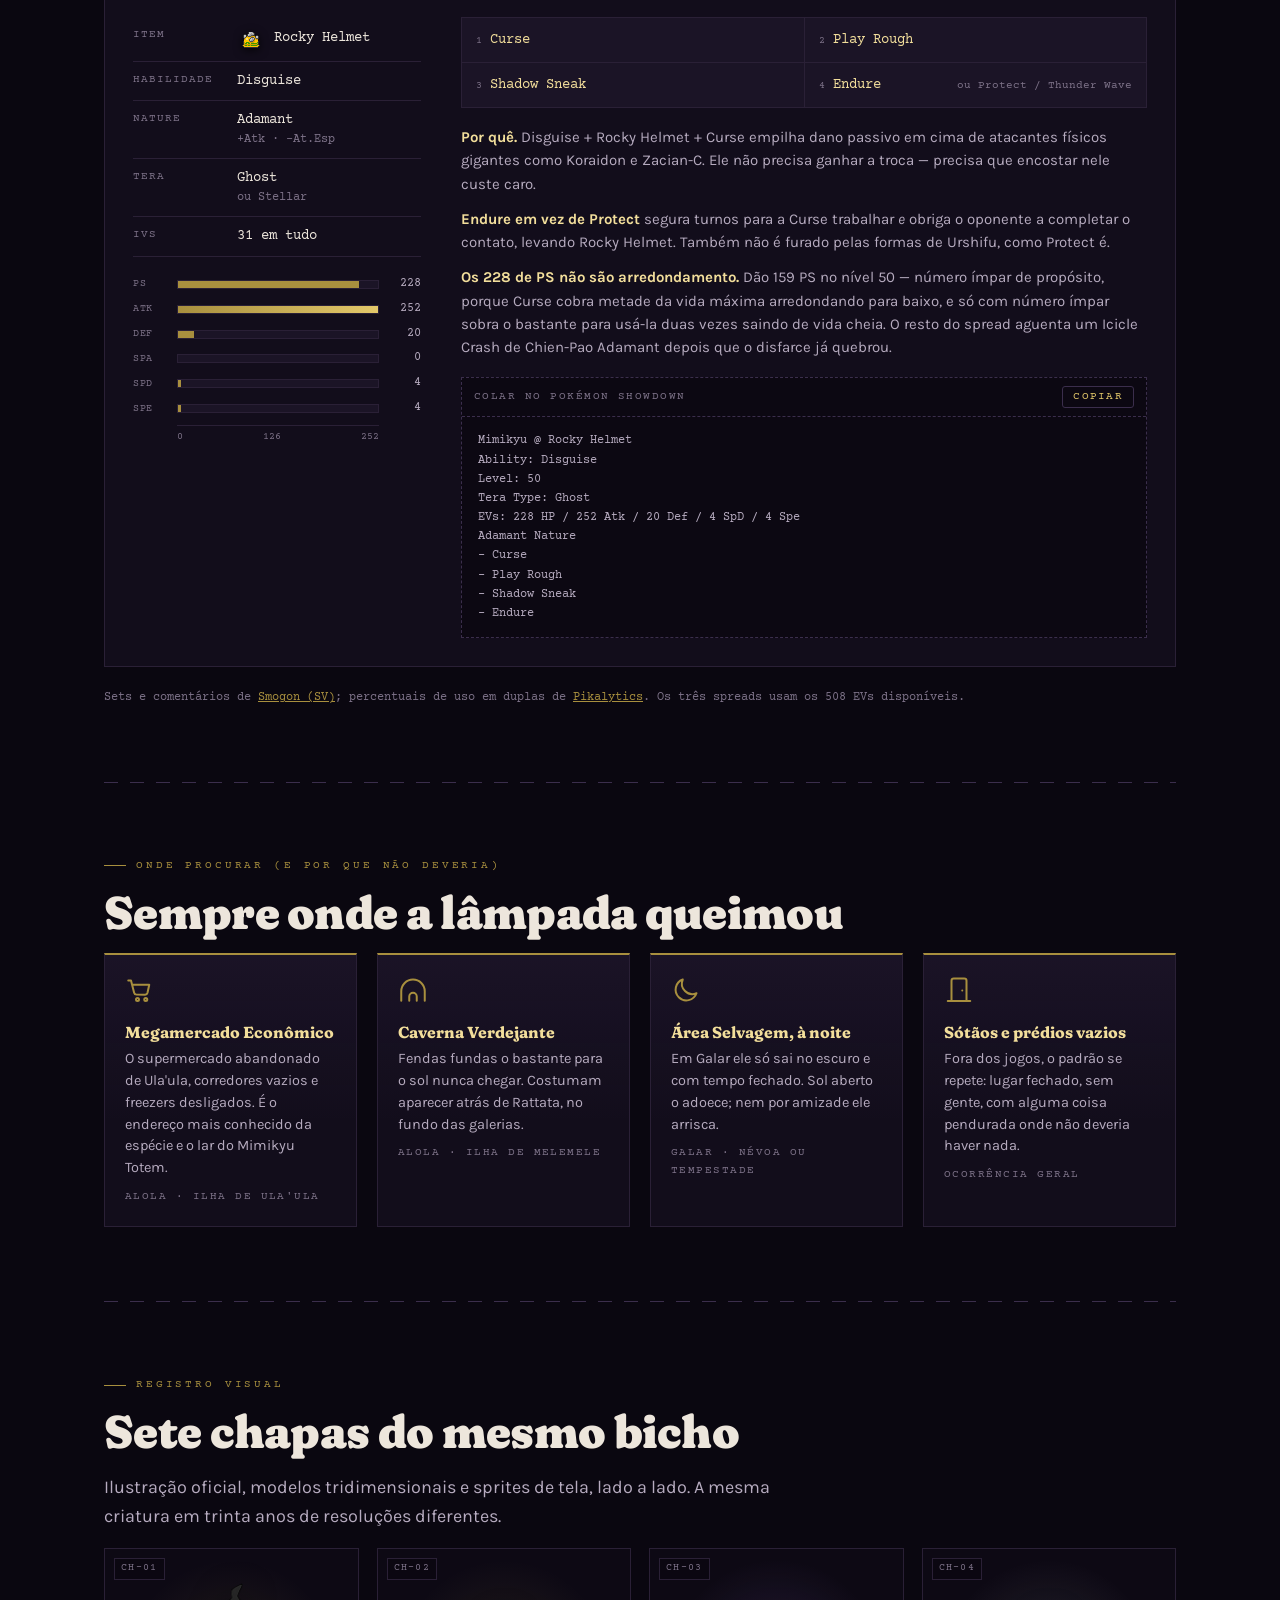
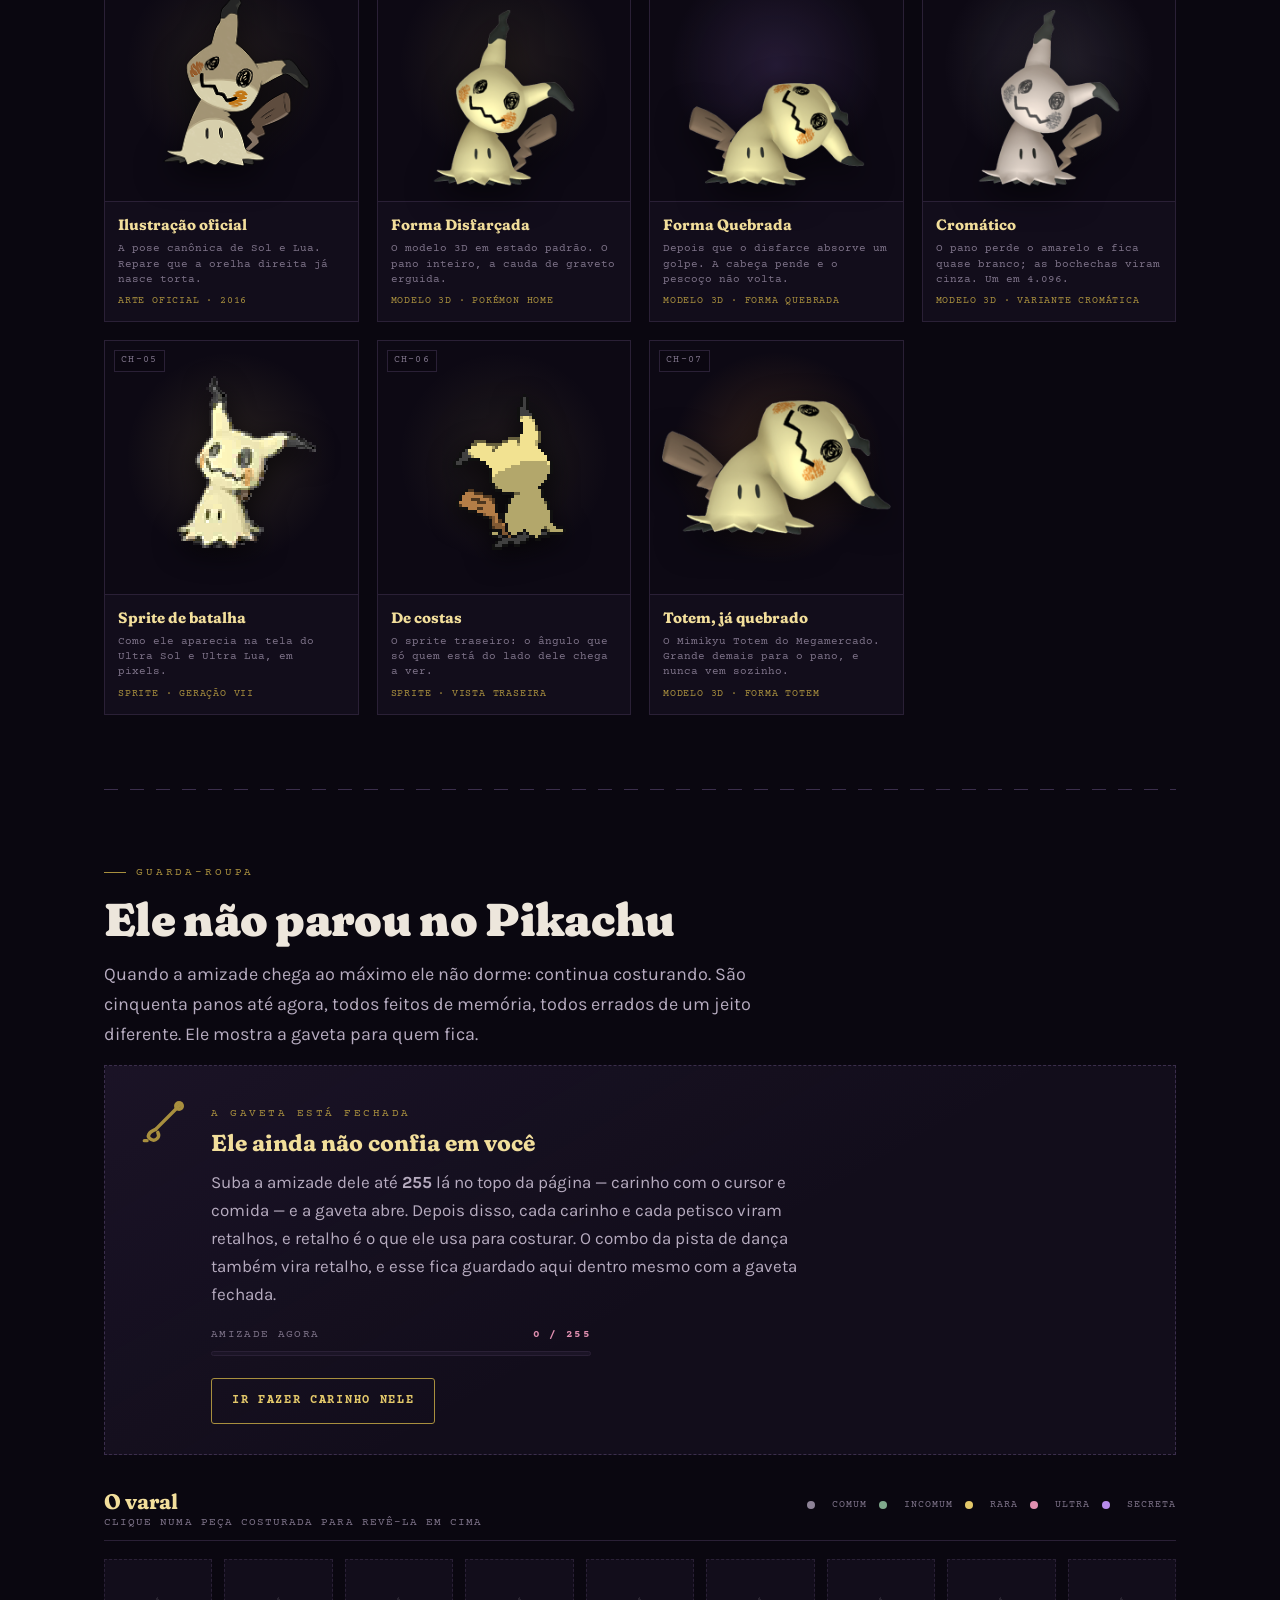
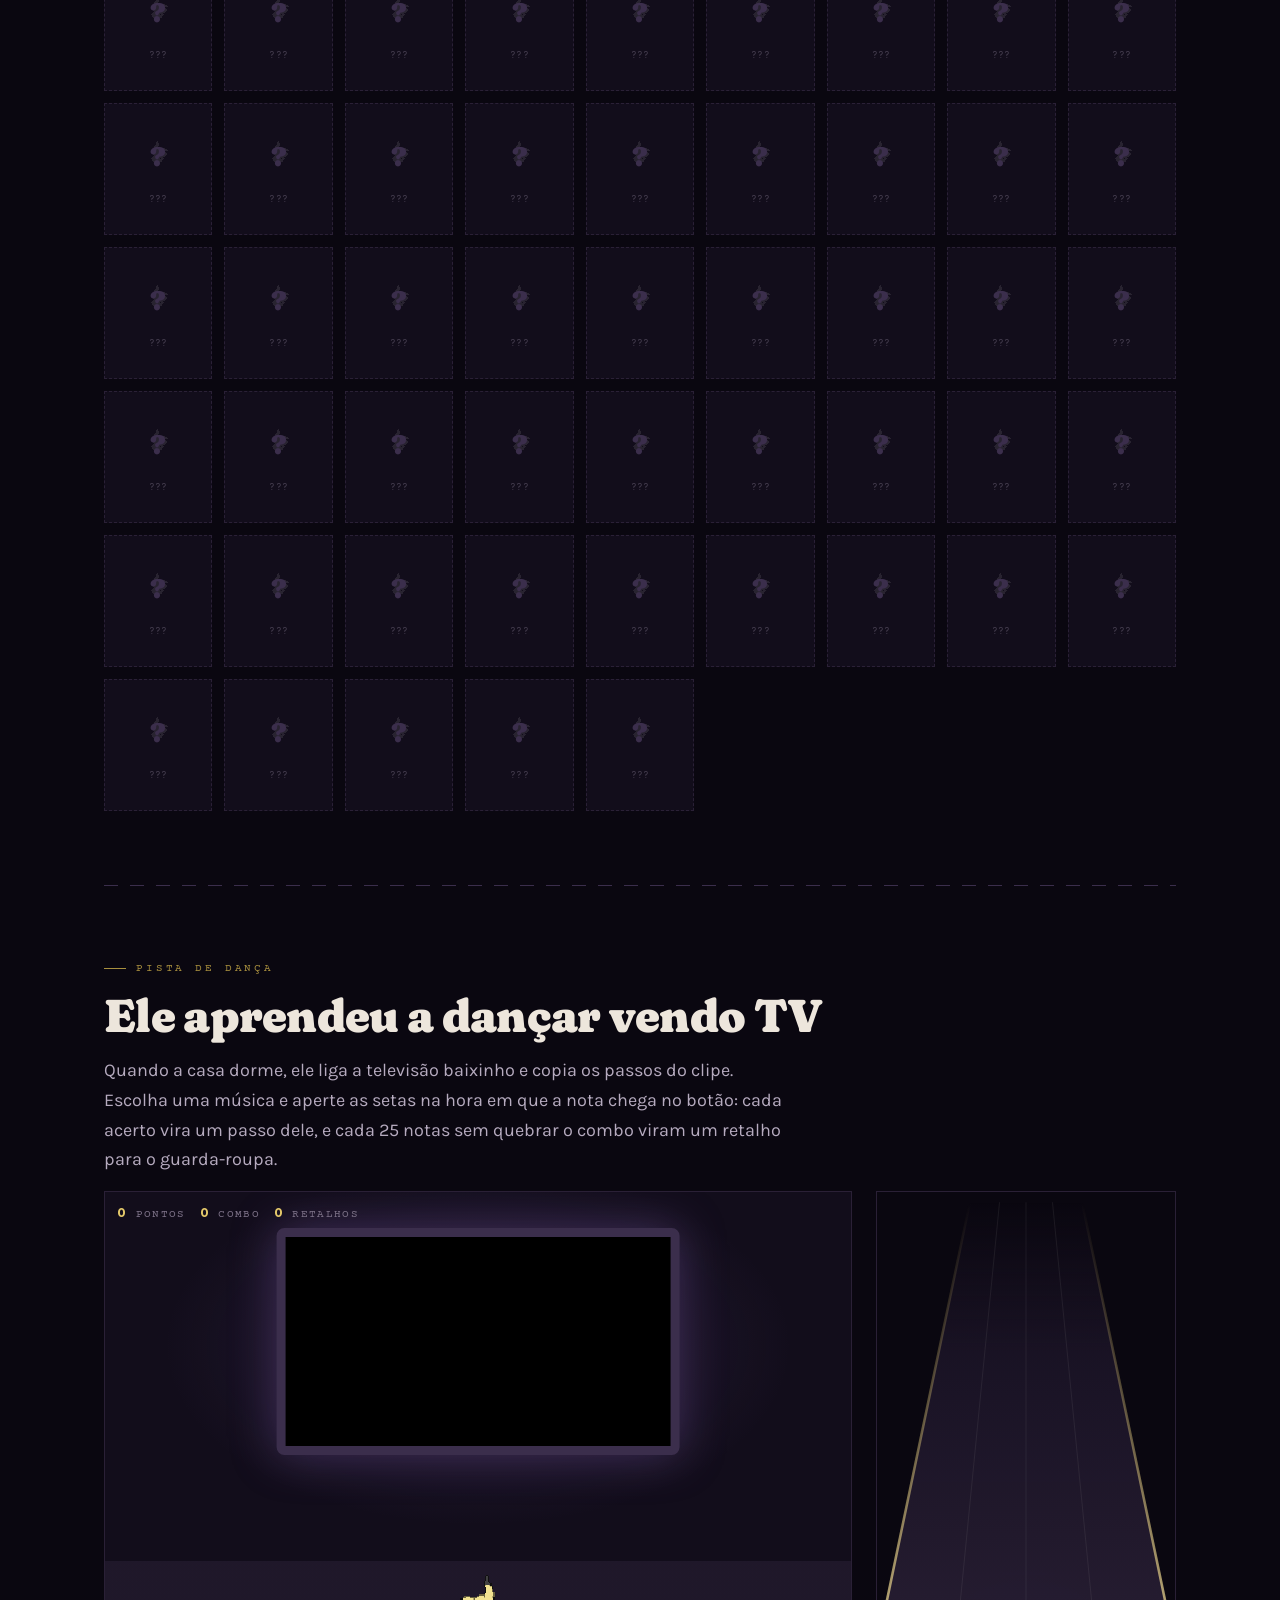
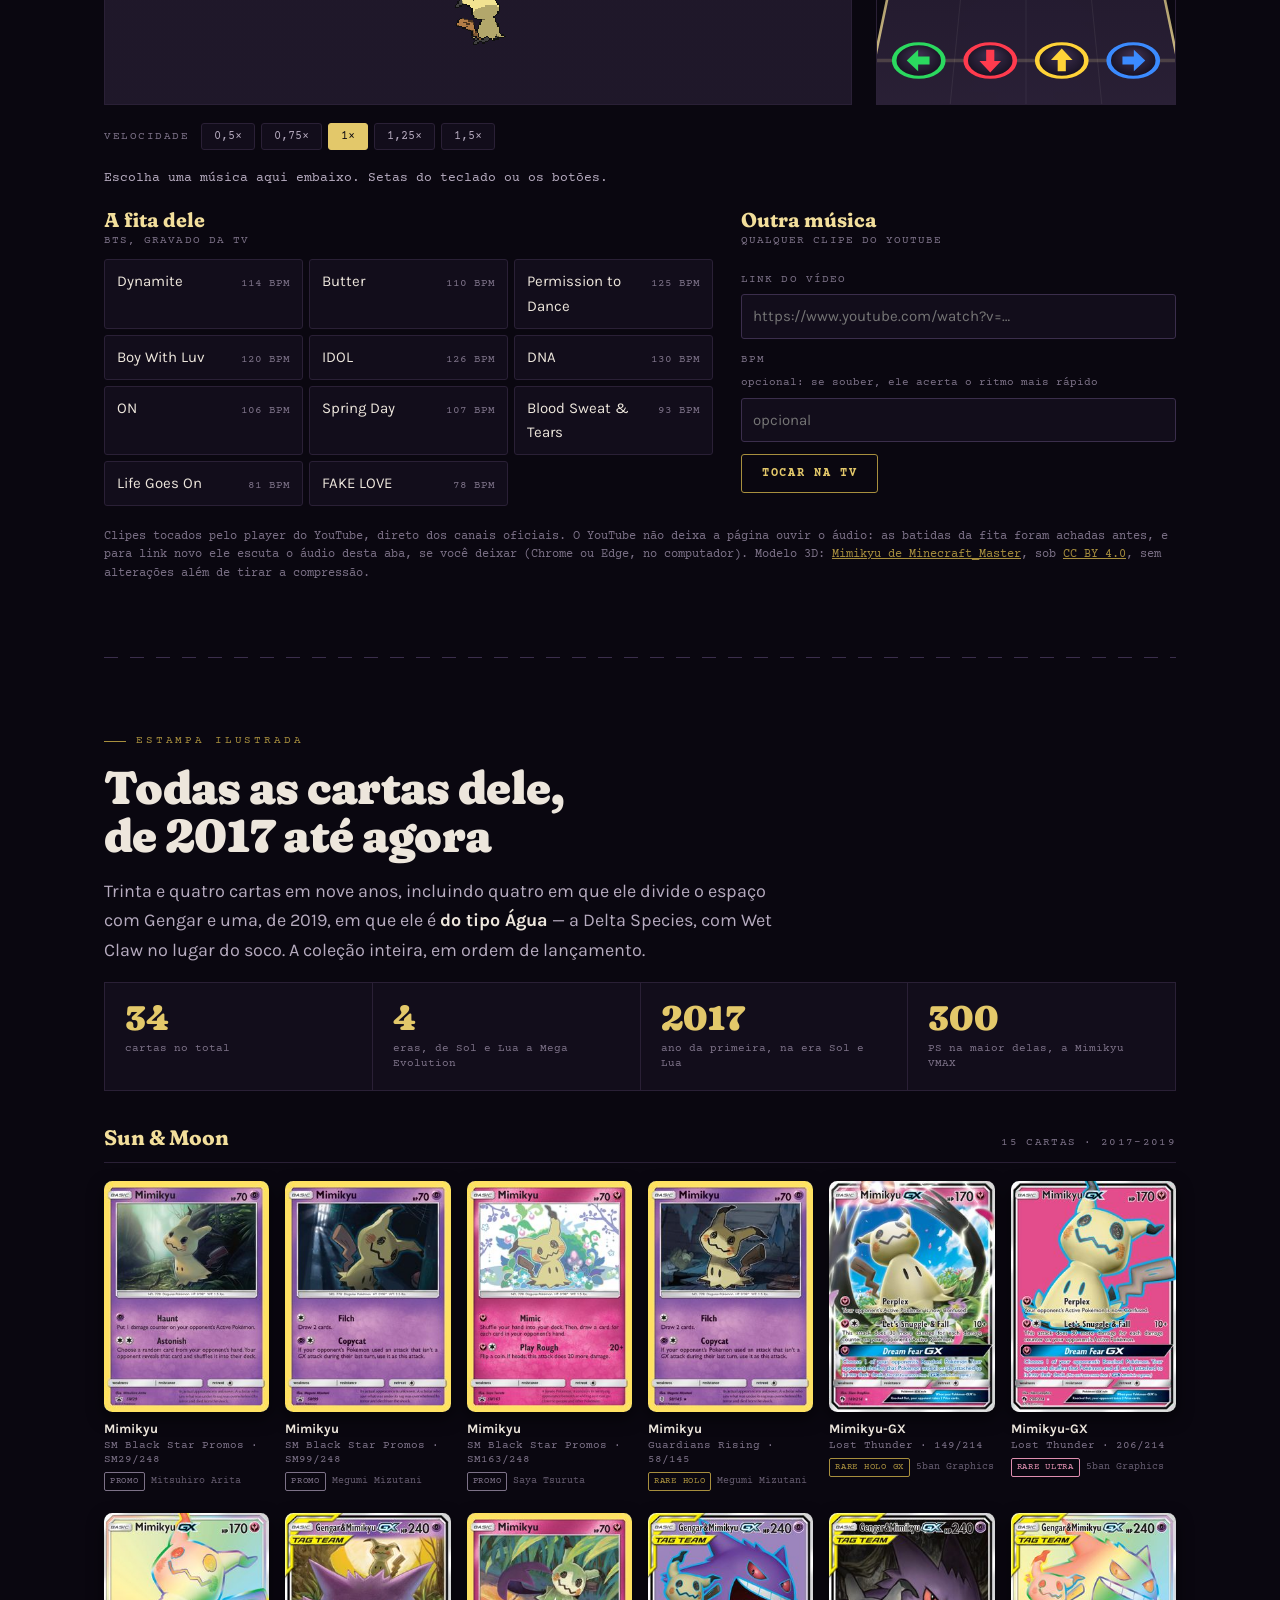
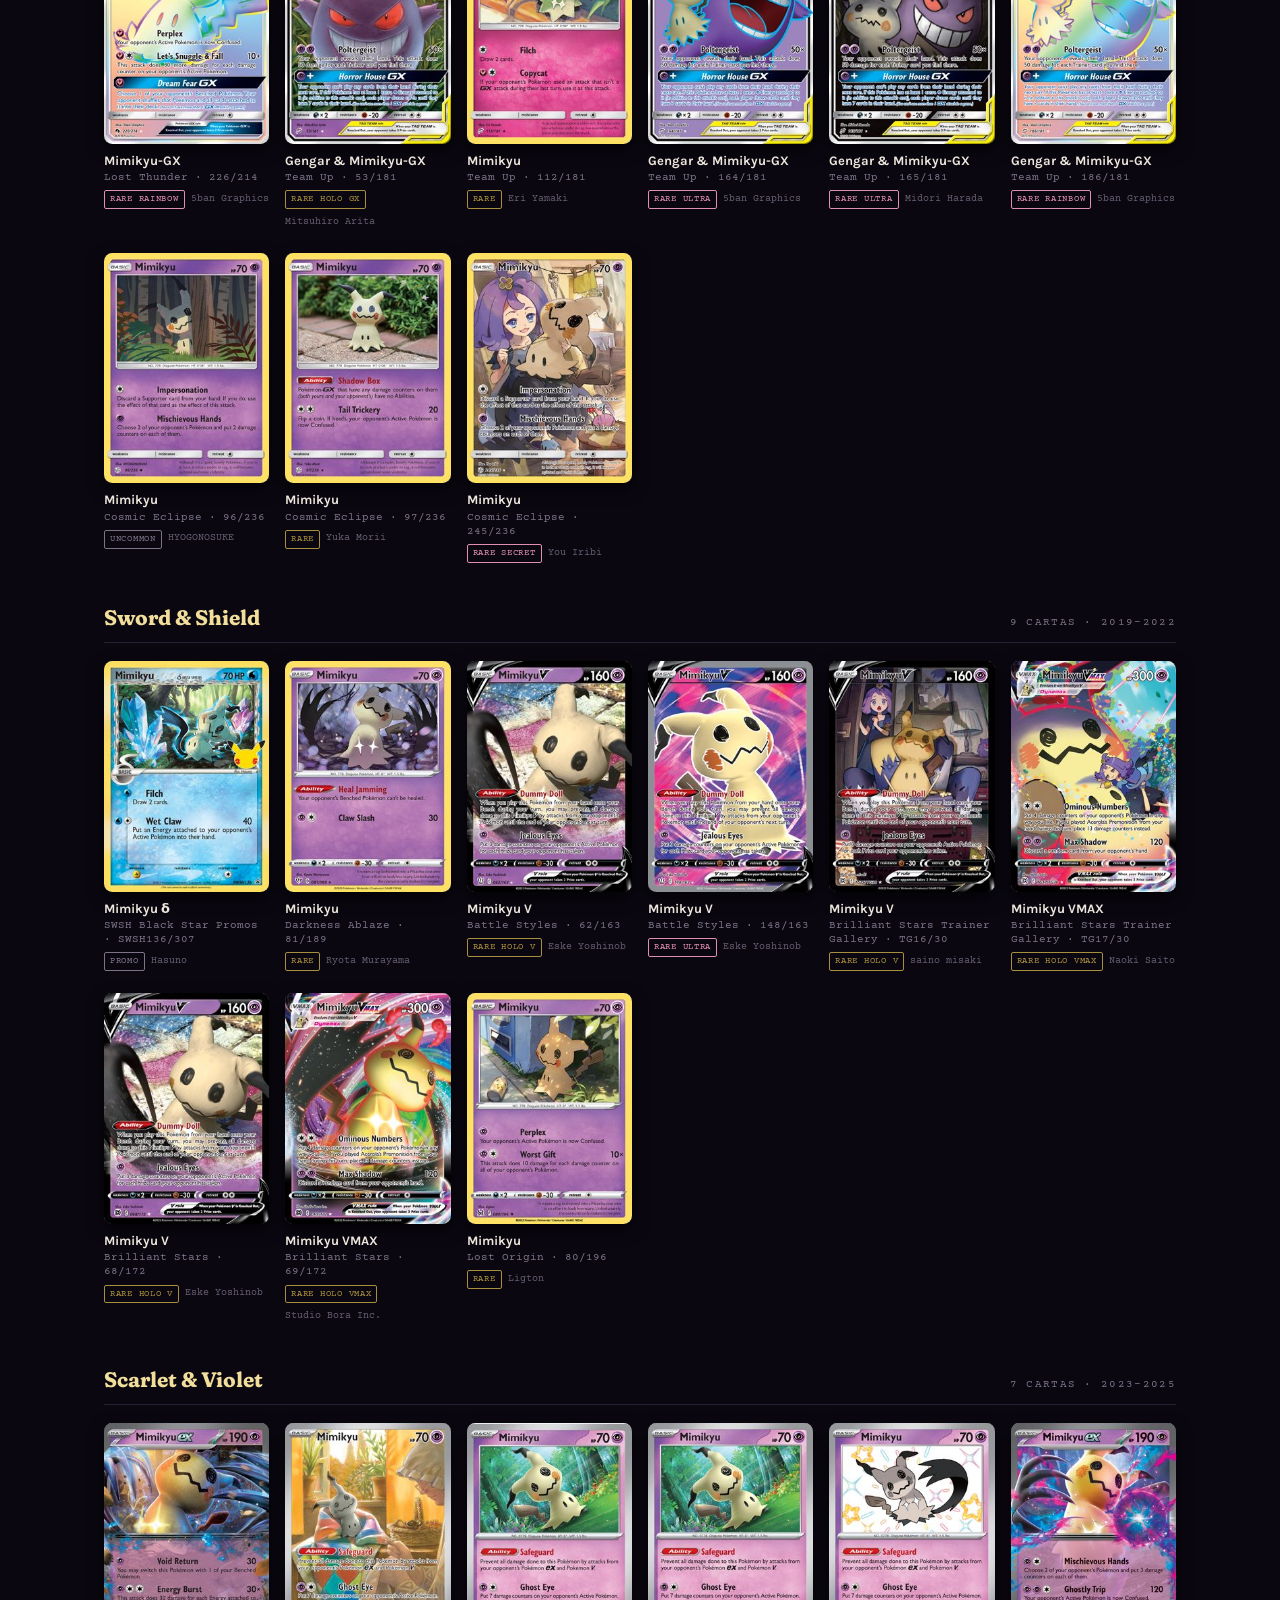
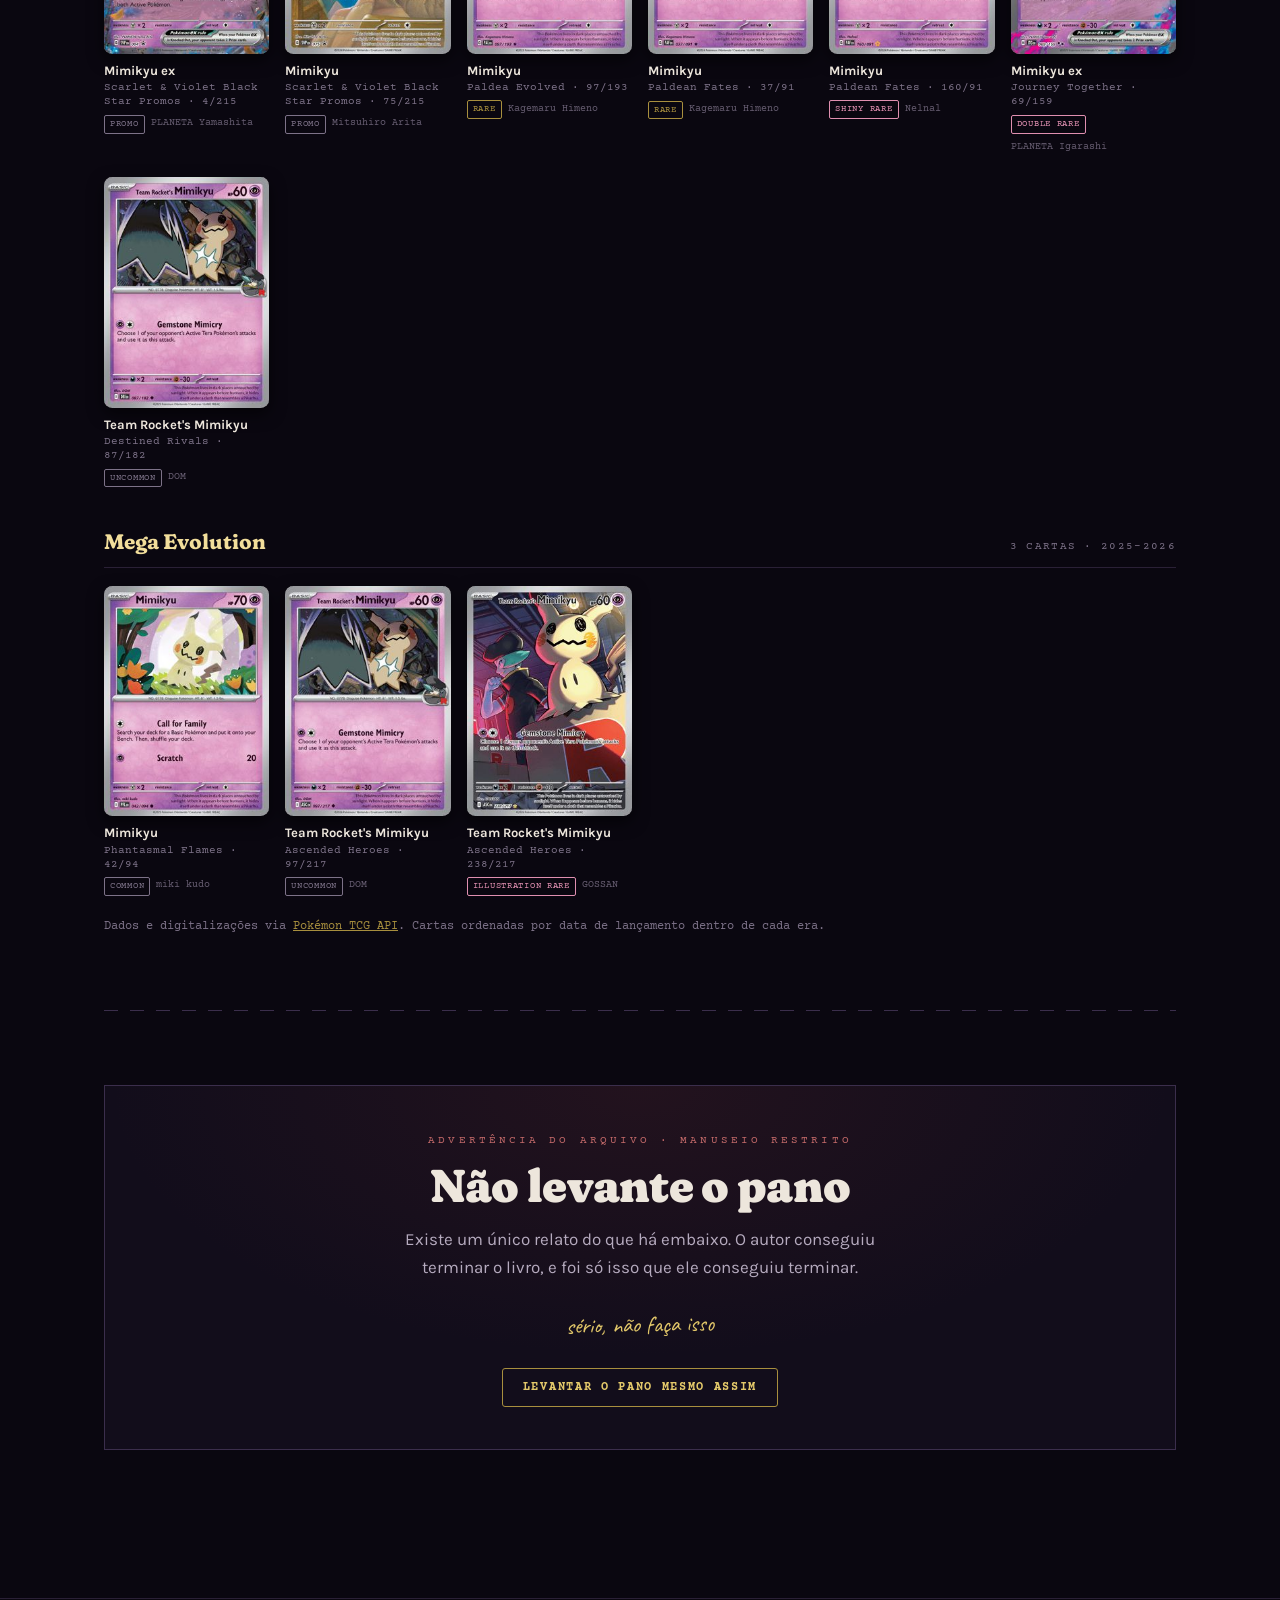
==== commit 87288a0b: "O Mimikyu grita quando o disfarce quebra O grito dele toca no golpe que quebra o disfarce e, no cari" ====
--- a/index.html
+++ b/index.html
@@ -37,15 +37,15 @@
      o ?v=, quem abria logo depois de publicar pegava o HTML novo com o CSS e o JS
      velhos. A cada publicação que mexe em css/ ou js/, suba o número do ?v= em todos. -->
 <!-- a ordem importa: a cascata foi montada nesta sequência -->
-<link rel="stylesheet" href="css/base.css?v=20261027-1">
-<link rel="stylesheet" href="css/heroi.css?v=20261027-1">
-<link rel="stylesheet" href="css/conteudo.css?v=20261027-1">
-<link rel="stylesheet" href="css/builds.css?v=20261027-1">
-<link rel="stylesheet" href="css/cartas.css?v=20261027-1">
-<link rel="stylesheet" href="css/palco.css?v=20261027-1">
-<link rel="stylesheet" href="css/guarda-roupa.css?v=20261027-1">
-<link rel="stylesheet" href="css/anatomia.css?v=20261027-1">
-<link rel="stylesheet" href="css/ritmo.css?v=20261027-1">
+<link rel="stylesheet" href="css/base.css?v=20261112-1">
+<link rel="stylesheet" href="css/heroi.css?v=20261112-1">
+<link rel="stylesheet" href="css/conteudo.css?v=20261112-1">
+<link rel="stylesheet" href="css/builds.css?v=20261112-1">
+<link rel="stylesheet" href="css/cartas.css?v=20261112-1">
+<link rel="stylesheet" href="css/palco.css?v=20261112-1">
+<link rel="stylesheet" href="css/guarda-roupa.css?v=20261112-1">
+<link rel="stylesheet" href="css/anatomia.css?v=20261112-1">
+<link rel="stylesheet" href="css/ritmo.css?v=20261112-1">
 </head>
 <body>
 
@@ -1450,14 +1450,14 @@
 </div>
 
 <!-- comum.js precisa vir primeiro: os outros consultam window.MK -->
-<script src="js/comum.js?v=20261027-1"></script>
-<script src="js/fantasias.js?v=20261027-1"></script>
-<script src="js/fundo.js?v=20261027-1"></script>
-<script src="js/palco.js?v=20261027-1"></script>
-<script src="js/guarda-roupa.js?v=20261027-1"></script>
-<script src="js/anatomia.js?v=20261027-1"></script>
-<script src="js/interface.js?v=20261027-1"></script>
-<script src="js/batidas.js?v=20261027-1"></script>
-<script src="js/ritmo.js?v=20261027-1"></script>
+<script src="js/comum.js?v=20261112-1"></script>
+<script src="js/fantasias.js?v=20261112-1"></script>
+<script src="js/fundo.js?v=20261112-1"></script>
+<script src="js/palco.js?v=20261112-1"></script>
+<script src="js/guarda-roupa.js?v=20261112-1"></script>
+<script src="js/anatomia.js?v=20261112-1"></script>
+<script src="js/interface.js?v=20261112-1"></script>
+<script src="js/batidas.js?v=20261112-1"></script>
+<script src="js/ritmo.js?v=20261112-1"></script>
 </body>
 </html>
